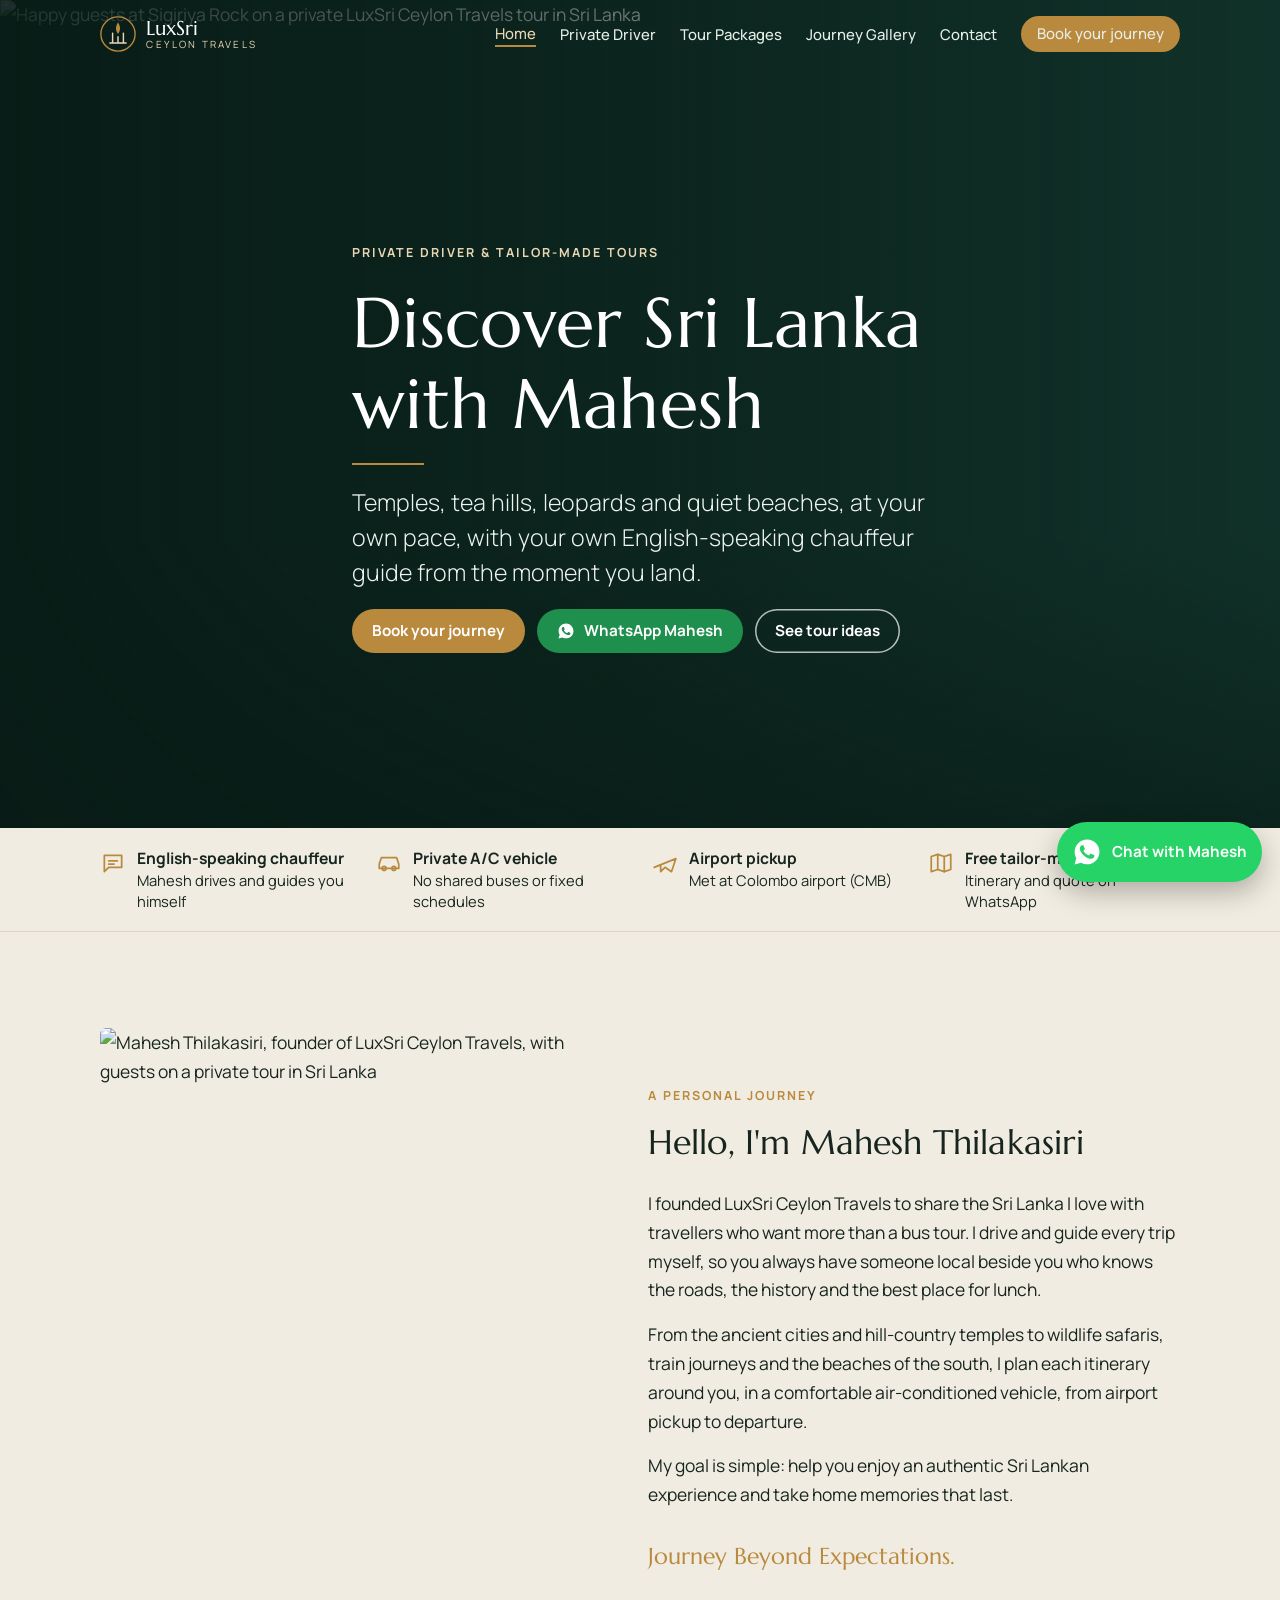
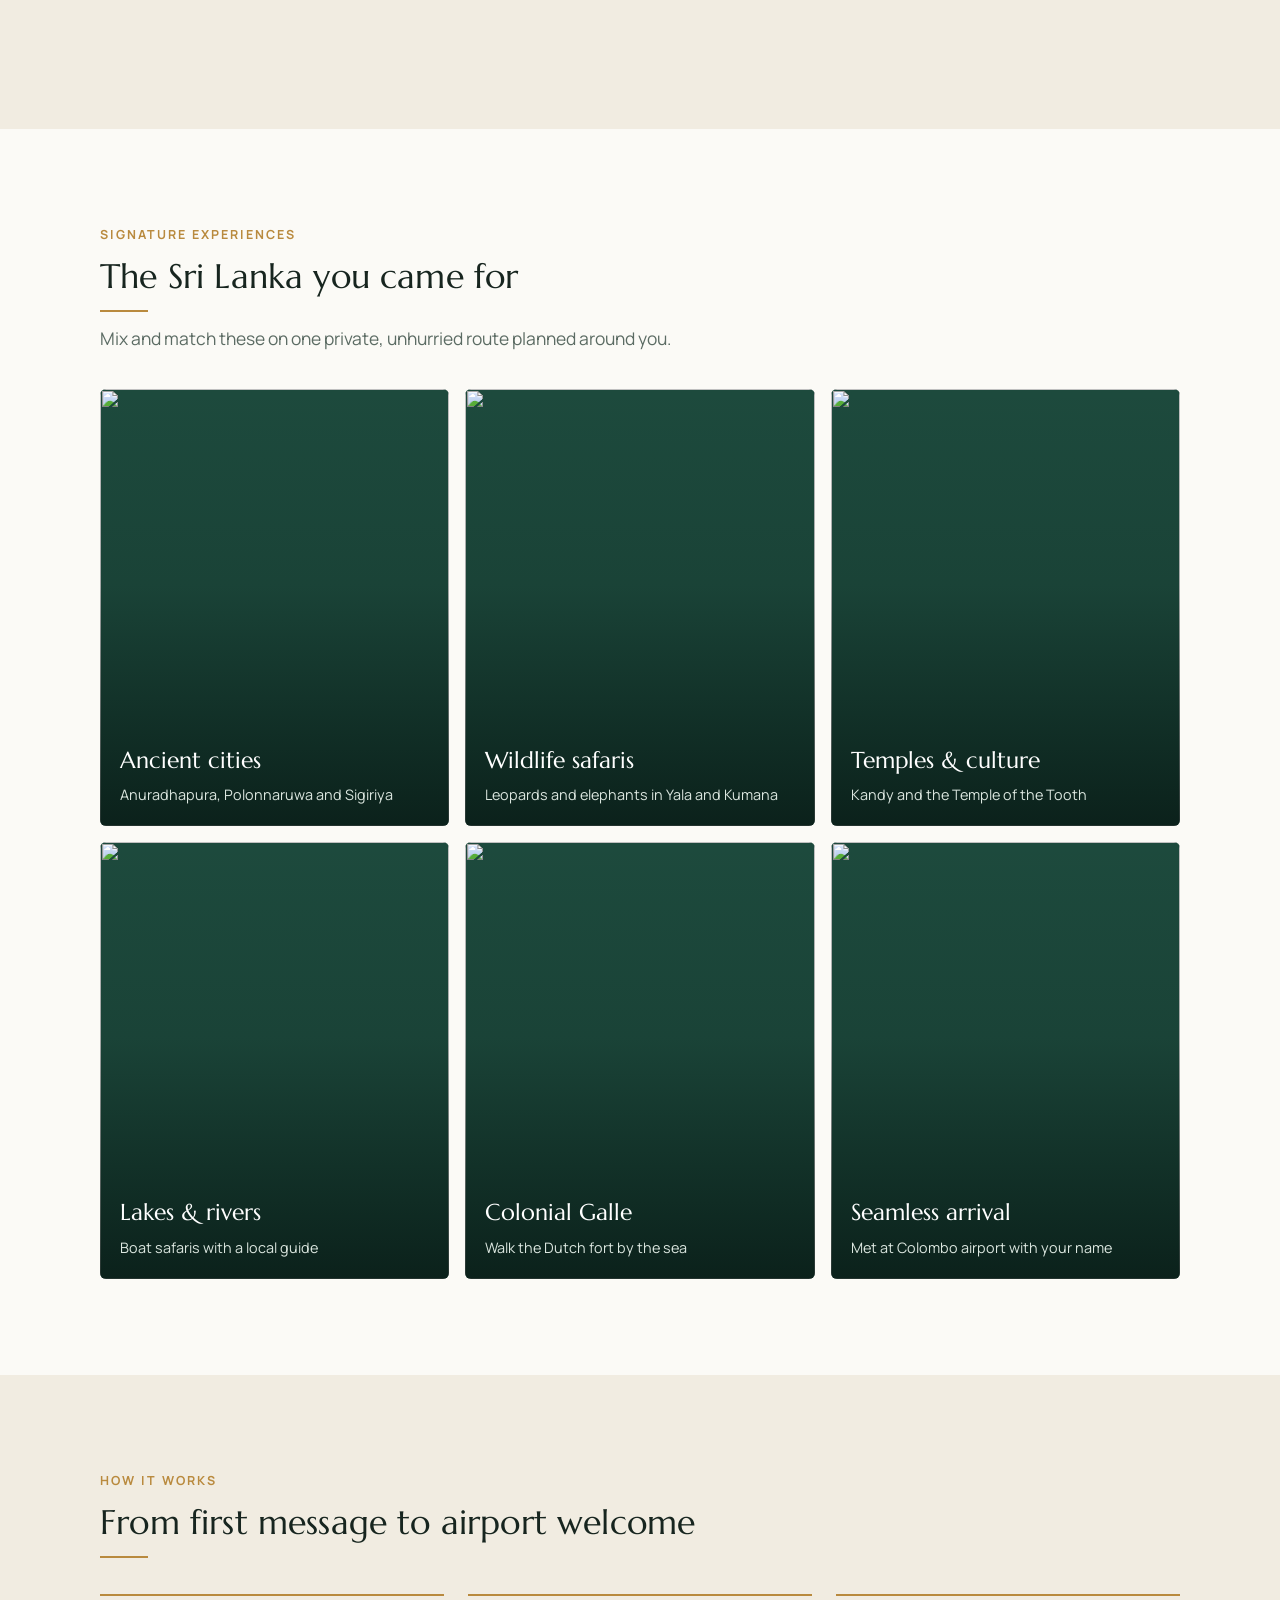
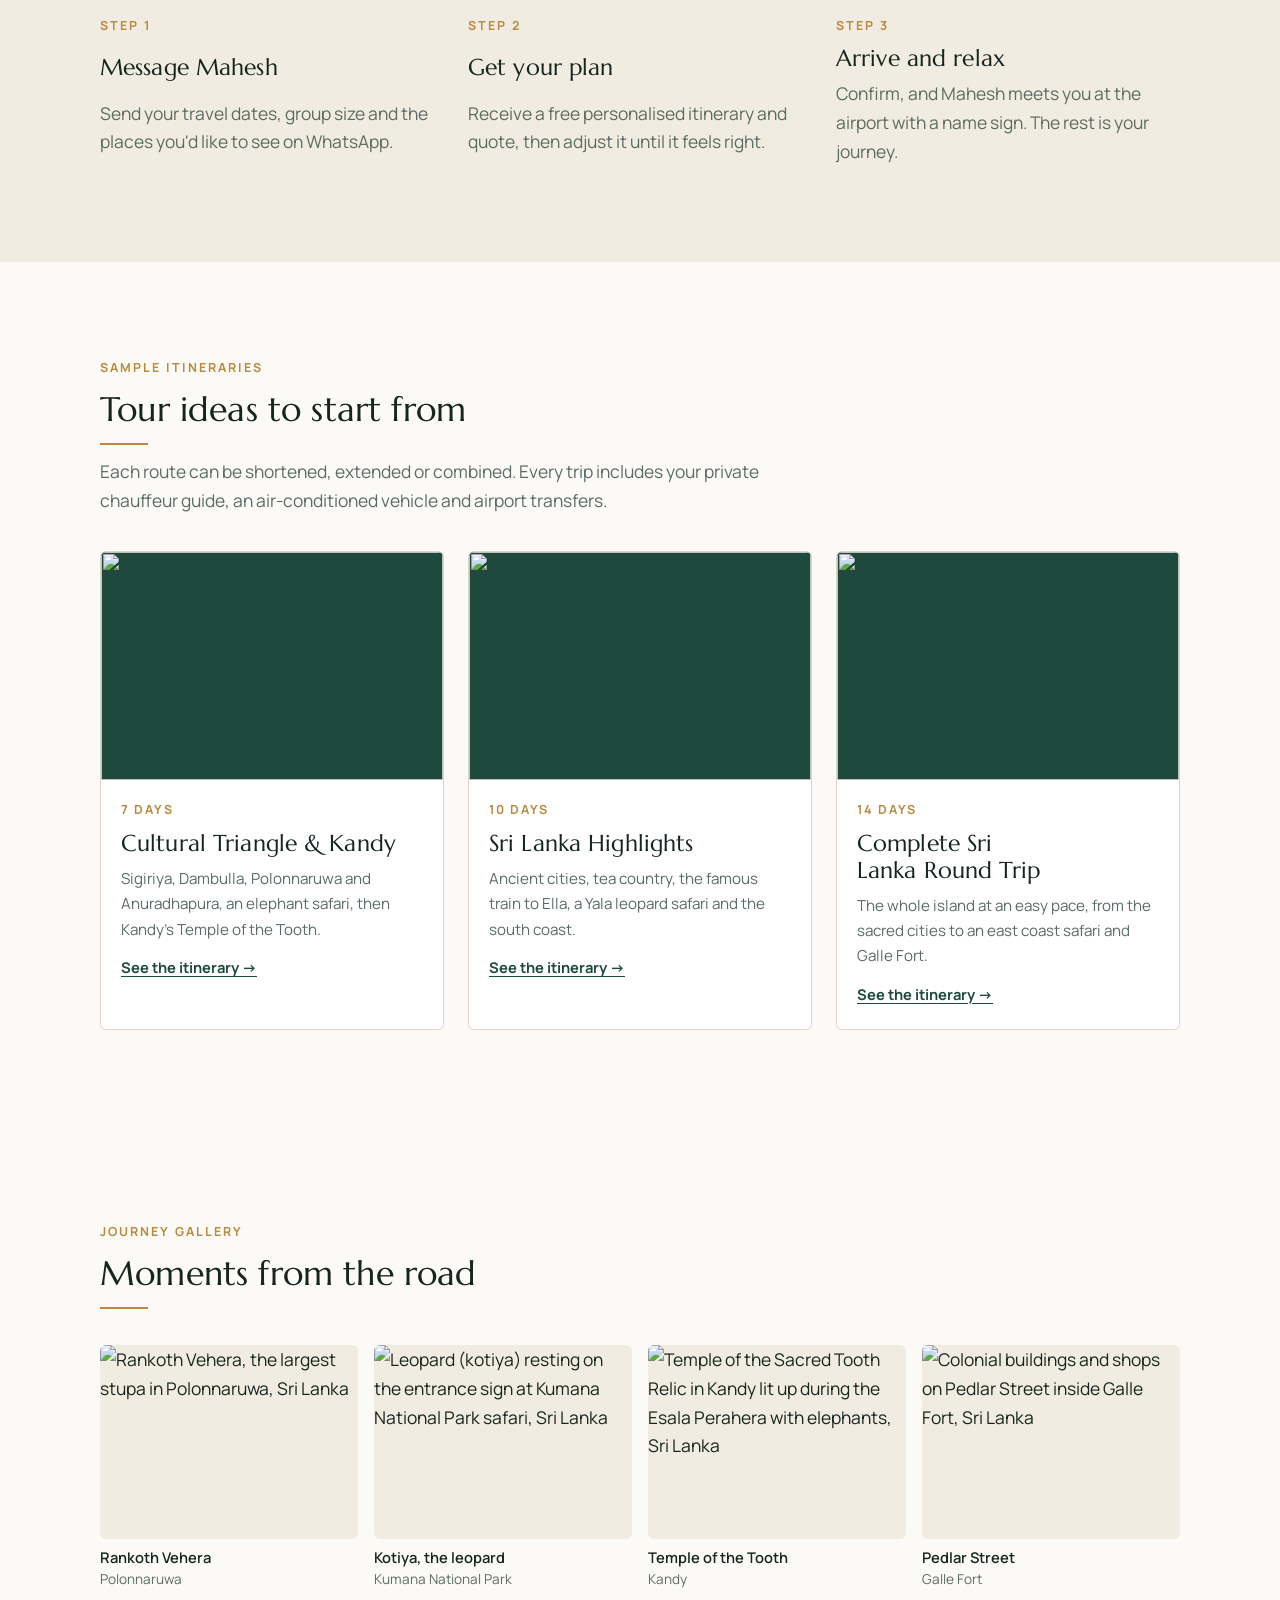
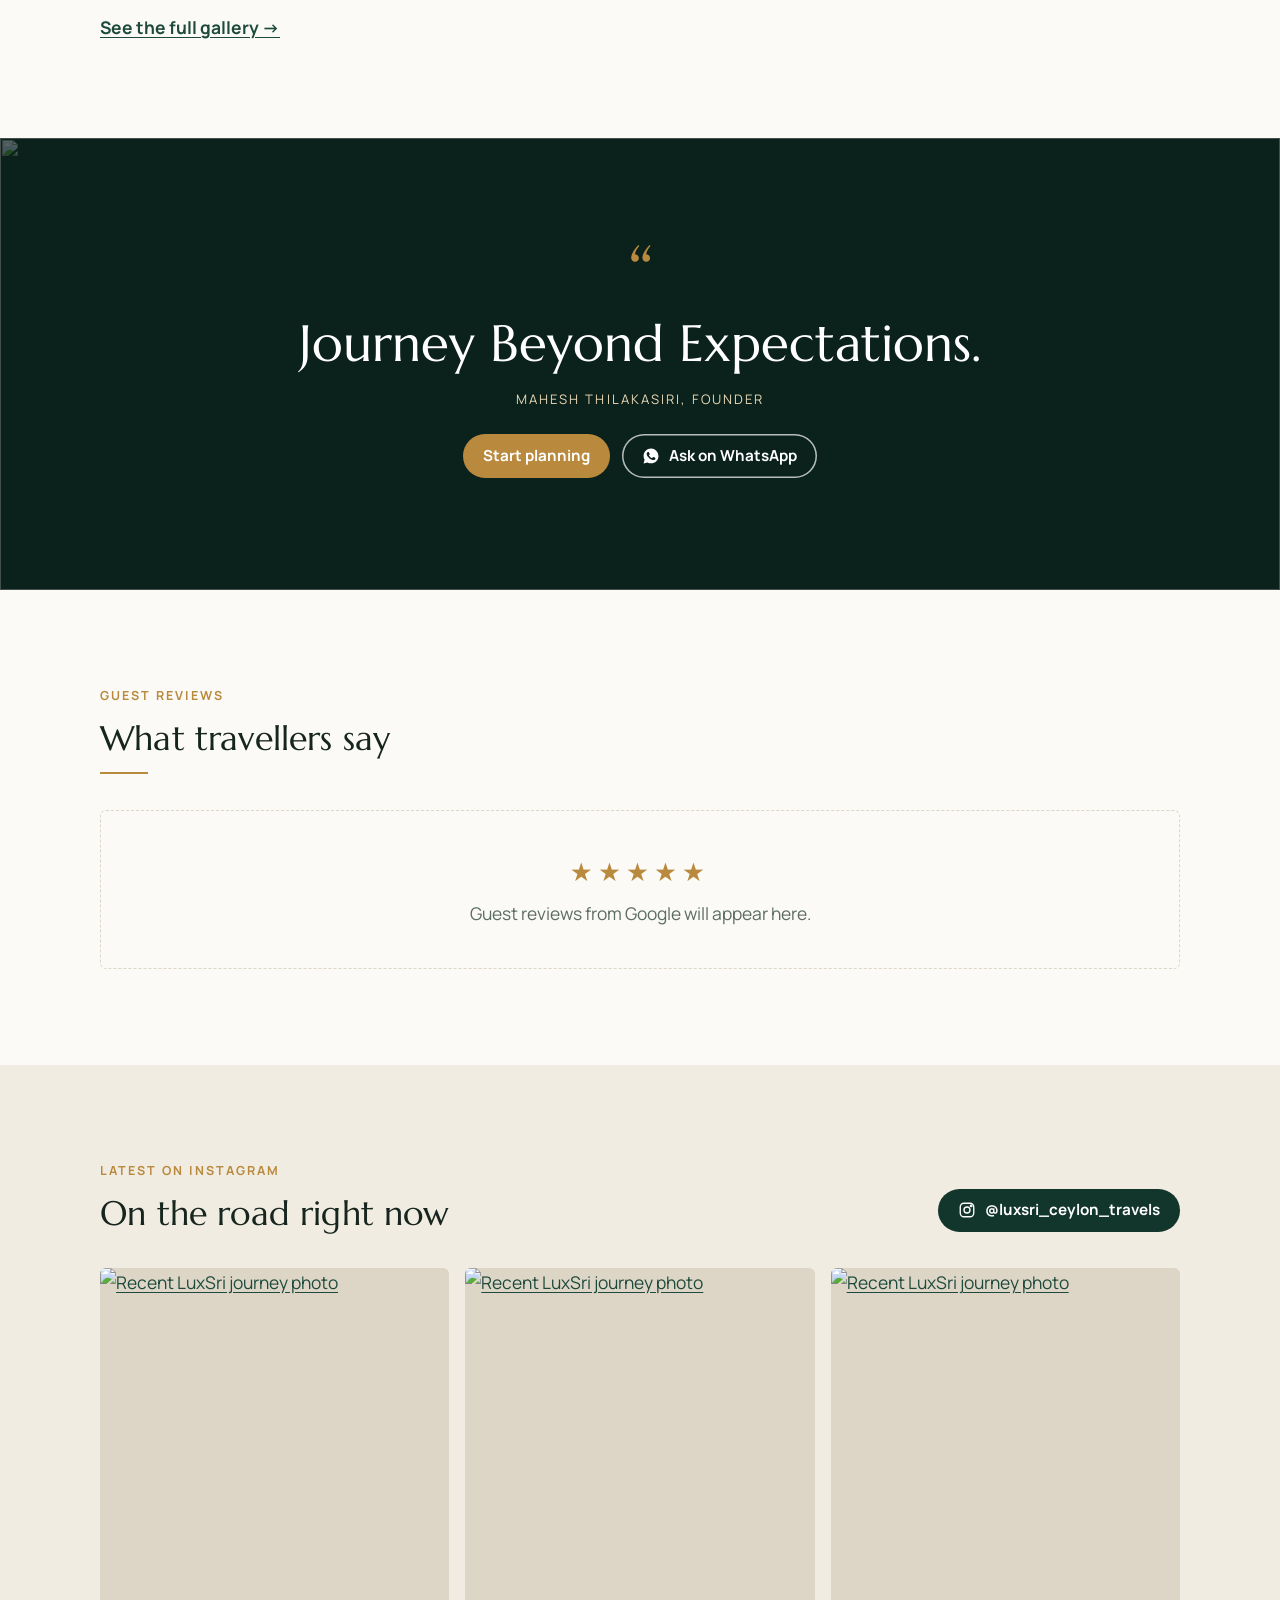
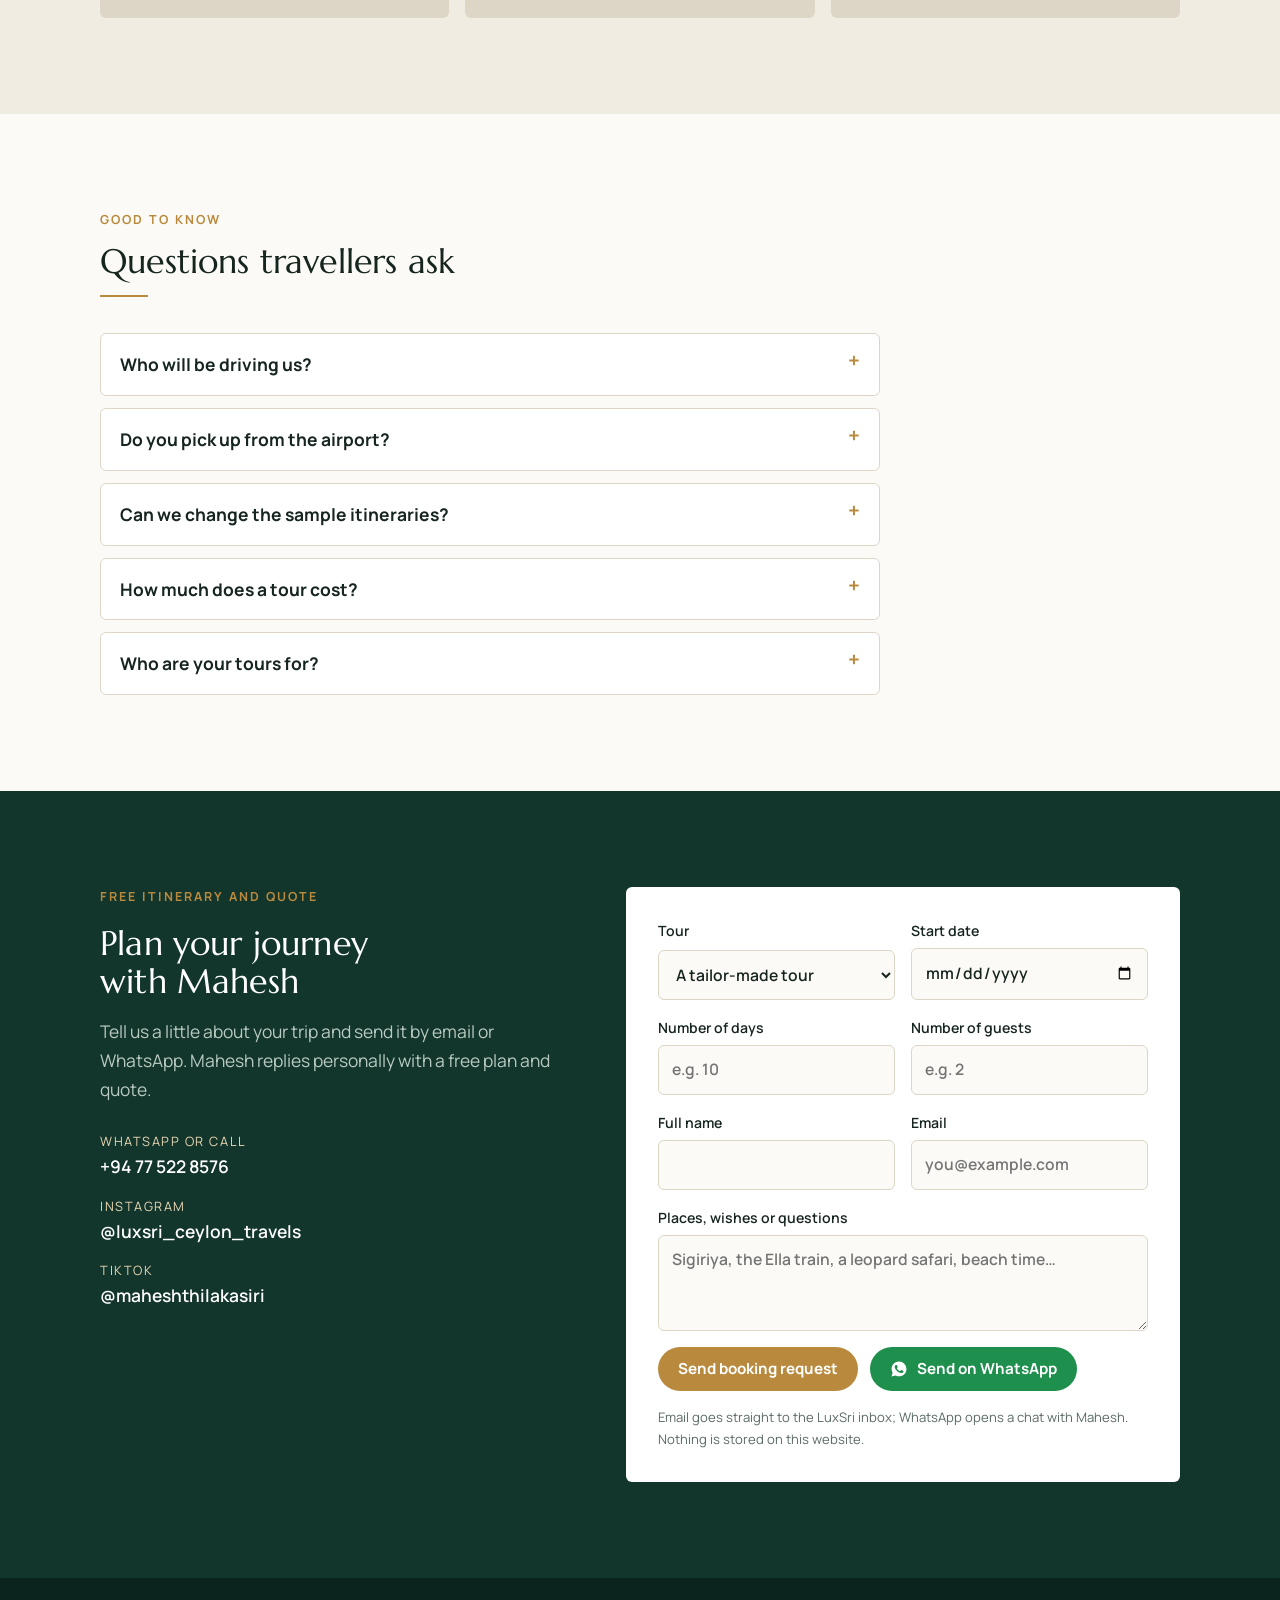
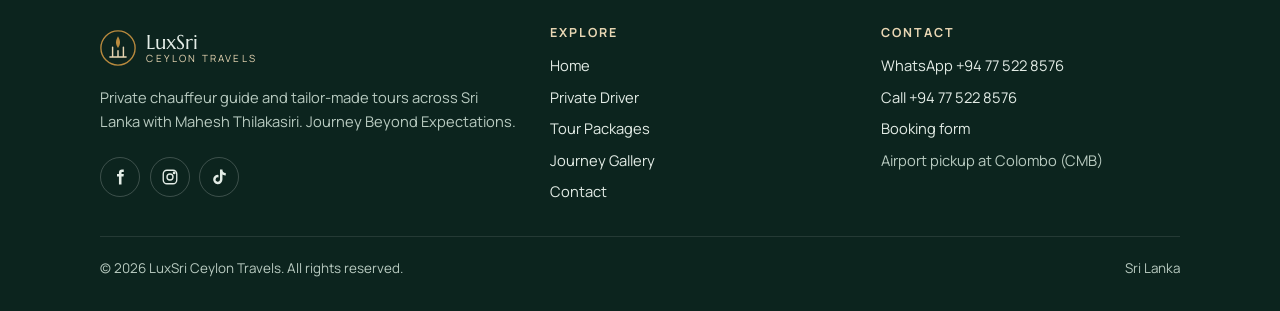
==== index.html @ 38c155e9 "Add files via upload" ====
<!doctype html>
<html lang="en">
<head>
<meta charset="utf-8">
<meta name="viewport" content="width=device-width, initial-scale=1, viewport-fit=cover">
<title>Private Driver &amp; Tailor-Made Sri Lanka Tours | LuxSri Ceylon Travels</title>
<meta name="description" content="Explore Sri Lanka with Mahesh Thilakasiri, your English-speaking private chauffeur guide. Tailor-made tours, A/C vehicle and Colombo airport pickup. Free itinerary on WhatsApp.">
<link rel="canonical" href="https://www.luxsri.lk/">
<meta name="theme-color" content="#12352c">
<meta property="og:type" content="website">
<meta property="og:site_name" content="LuxSri Ceylon Travels">
<meta property="og:title" content="Private Driver &amp; Tailor-Made Sri Lanka Tours | LuxSri Ceylon Travels">
<meta property="og:description" content="Explore Sri Lanka with Mahesh Thilakasiri, your English-speaking private chauffeur guide. Tailor-made tours, A/C vehicle and Colombo airport pickup. Free itinerary on WhatsApp.">
<meta property="og:url" content="https://www.luxsri.lk/">
<meta property="og:image" content="https://lh7-us.googleusercontent.com/sitesv-images-rt/[base64]w1280">
<meta name="twitter:card" content="summary_large_image">
<link rel="icon" href="./assets/favicon.svg" type="image/svg+xml">
<link rel="preconnect" href="https://fonts.googleapis.com">
<link rel="preconnect" href="https://fonts.gstatic.com" crossorigin>
<link rel="stylesheet" href="https://fonts.googleapis.com/css2?family=Marcellus&family=Manrope:wght@300;400;500;600;700&display=swap">
<link rel="stylesheet" href="./assets/site.css">
<script type="application/ld+json">{"@context": "https://schema.org", "@type": "TravelAgency", "@id": "https://www.luxsri.lk/#business", "name": "LuxSri Ceylon Travels", "url": "https://www.luxsri.lk/", "image": "https://lh7-us.googleusercontent.com/sitesv-images-rt/[base64]w1280", "telephone": "+94775228576", "slogan": "Journey Beyond Expectations", "description": "Private English-speaking chauffeur guide and tailor-made Sri Lanka tours with Mahesh Thilakasiri.", "areaServed": {"@type": "Country", "name": "Sri Lanka"}, "address": {"@type": "PostalAddress", "addressCountry": "LK"}, "founder": {"@type": "Person", "name": "Mahesh Thilakasiri"}, "sameAs": ["https://www.facebook.com/profile.php?id=61587585470639", "https://www.instagram.com/luxsri_ceylon_travels/", "https://www.tiktok.com/@maheshthilakasiri"]}</script>
<script type="application/ld+json">{"@context": "https://schema.org", "@type": "FAQPage", "mainEntity": [{"@type": "Question", "name": "Who will be driving us?", "acceptedAnswer": {"@type": "Answer", "text": "Mahesh Thilakasiri, the founder of LuxSri Ceylon Travels, is your English-speaking private chauffeur guide for the whole trip."}}, {"@type": "Question", "name": "Do you pick up from the airport?", "acceptedAnswer": {"@type": "Answer", "text": "Yes. Airport pickup and drop-off at Colombo Bandaranaike International Airport (CMB) is included, and private transfers can go anywhere in Sri Lanka."}}, {"@type": "Question", "name": "Can we change the sample itineraries?", "acceptedAnswer": {"@type": "Answer", "text": "Yes. Every tour is planned around you. The sample routes can be shortened, extended or combined, and plans can change along the way."}}, {"@type": "Question", "name": "How much does a tour cost?", "acceptedAnswer": {"@type": "Answer", "text": "It depends on your dates, route and group size. Send your details on WhatsApp and Mahesh will reply with a free personalised itinerary and quote."}}, {"@type": "Question", "name": "Who are your tours for?", "acceptedAnswer": {"@type": "Answer", "text": "Couples, families and small groups of friends who want to travel at their own pace in a private air-conditioned vehicle."}}]}</script>
</head>
<body>
<a class="skip" href="#main">Skip to content</a>
<header class="site-header over-hero">
  <div class="wrap">
    <a class="brand" href="./" aria-label="LuxSri Ceylon Travels home"><svg viewBox="0 0 40 40" aria-hidden="true"><circle cx="20" cy="20" r="19" fill="none" stroke="#b98a3e" stroke-width="1.5"/><path d="M20 7c-3 5-3 9 0 13 3-4 3-8 0-13z" fill="#b98a3e"/><path d="M11 30h18M14 30V19M26 30V19M20 30v-7" stroke="#e9d7b4" stroke-width="1.6" fill="none" stroke-linecap="round"/></svg><span class="brand-name">LuxSri<small>Ceylon Travels</small></span></a>
    <button class="nav-toggle" type="button" aria-expanded="false" aria-controls="nav">Menu</button>
    <nav class="nav" id="nav" aria-label="Main">
      <a href="./" aria-current="page">Home</a>
<a href="./private-driver-sri-lanka/">Private Driver</a>
<a href="./sri-lanka-tour-packages/">Tour Packages</a>
<a href="./luxsri-journey/">Journey Gallery</a>
<a href="./contact/">Contact</a>
      <a class="btn btn-gold btn-sm" href="./contact/">Book your journey</a>
    </nav>
  </div>
</header>
<main id="main">

<section class="hero hero-home">
  <img class="kenburns" src="https://lh7-us.googleusercontent.com/sitesv-images-rt/[base64]w1920" alt="Happy guests at Sigiriya Rock on a private LuxSri Ceylon Travels tour in Sri Lanka" width="1920" height="1280" fetchpriority="high">
  <div class="wrap">
    <div class="hero-copy">
      <span class="eyebrow">Private driver &amp; tailor-made tours</span>
      <h1>Discover Sri Lanka with Mahesh</h1>
      <p class="lead">Temples, tea hills, leopards and quiet beaches, at your own pace, with your own English-speaking chauffeur guide from the moment you land.</p>
      <div class="btn-row">
        <a class="btn btn-gold" href="./contact/">Book your journey</a>
        <a class="btn btn-wa" href="https://wa.me/94775228576?text=Hi%20Mahesh%2C%20I%27d%20like%20to%20plan%20a%20Sri%20Lanka%20trip." target="_blank" rel="noopener"><svg viewBox="0 0 24 24" fill="currentColor" aria-hidden="true"><path d="M12.04 2C6.58 2 2.13 6.45 2.13 11.91c0 1.75.46 3.45 1.32 4.95L2.05 22l5.25-1.38a9.9 9.9 0 0 0 4.74 1.21h.01c5.46 0 9.91-4.45 9.91-9.91A9.85 9.85 0 0 0 12.04 2zm5.8 14.08c-.24.68-1.43 1.32-1.97 1.37-.5.05-1.13.07-1.83-.11-.42-.13-.96-.31-1.65-.61-2.9-1.25-4.8-4.18-4.94-4.37-.14-.19-1.18-1.57-1.18-3s.75-2.13 1.02-2.42c.26-.29.58-.36.77-.36h.55c.18 0 .42-.07.65.5.24.58.82 2 .89 2.15.07.14.12.31.02.5-.1.19-.14.31-.29.48-.14.17-.3.37-.43.5-.14.14-.29.3-.13.59.17.29.74 1.22 1.58 1.97 1.09.97 2 1.27 2.29 1.41.29.14.46.12.62-.07.17-.19.72-.84.91-1.13.19-.29.38-.24.65-.14.26.1 1.68.79 1.97.94.29.14.48.22.55.34.07.12.07.7-.17 1.38z"/></svg>WhatsApp Mahesh</a>
        <a class="btn btn-ghost" href="./sri-lanka-tour-packages/">See tour ideas</a>
      </div>
    </div>
  </div>
</section>
<div class="facts"><div class="wrap"><ul><li><svg viewBox="0 0 24 24" fill="none" stroke="currentColor" stroke-width="1.6" stroke-linecap="round" stroke-linejoin="round" aria-hidden="true"><path d="M4 5h16v11H8l-4 4z"/><path d="M8 10h8M8 13h5"/></svg><span><strong>English-speaking chauffeur</strong>Mahesh drives and guides you himself</span></li><li><svg viewBox="0 0 24 24" fill="none" stroke="currentColor" stroke-width="1.6" stroke-linecap="round" stroke-linejoin="round" aria-hidden="true"><path d="M5 17h14M3 13l2-6h14l2 6v4H3z"/><circle cx="7.5" cy="17" r="1.8"/><circle cx="16.5" cy="17" r="1.8"/></svg><span><strong>Private A/C vehicle</strong>No shared buses or fixed schedules</span></li><li><svg viewBox="0 0 24 24" fill="none" stroke="currentColor" stroke-width="1.6" stroke-linecap="round" stroke-linejoin="round" aria-hidden="true"><path d="M2 16l20-8-4 12-6-4-4 4v-6"/></svg><span><strong>Airport pickup</strong>Met at Colombo airport (CMB)</span></li><li><svg viewBox="0 0 24 24" fill="none" stroke="currentColor" stroke-width="1.6" stroke-linecap="round" stroke-linejoin="round" aria-hidden="true"><path d="M9 4 3 6v14l6-2 6 2 6-2V4l-6 2z"/><path d="M9 4v14M15 6v14"/></svg><span><strong>Free tailor-made plan</strong>Itinerary and quote on WhatsApp</span></li></ul></div></div>
<section class="band band-sand">
  <div class="wrap split">
    <div class="photo"><img src="https://lh7-us.googleusercontent.com/sitesv-images-rt/[base64]w1280" alt="Mahesh Thilakasiri, founder of LuxSri Ceylon Travels, with guests on a private tour in Sri Lanka" loading="lazy" width="1024" height="1280"></div>
    <div class="stack-lg">
      <div class="stack">
        <span class="eyebrow">A personal journey</span>
        <h2>Hello, I'm Mahesh Thilakasiri</h2>
      </div>
      <div class="stack narrow">
        <p>I founded LuxSri Ceylon Travels to share the Sri Lanka I love with travellers who want more than a bus tour. I drive and guide every trip myself, so you always have someone local beside you who knows the roads, the history and the best place for lunch.</p>
        <p>From the ancient cities and hill-country temples to wildlife safaris, train journeys and the beaches of the south, I plan each itinerary around you, in a comfortable air-conditioned vehicle, from airport pickup to departure.</p>
        <p>My goal is simple: help you enjoy an authentic Sri Lankan experience and take home memories that last.</p>
      </div>
      <p class="signature">Journey Beyond Expectations.</p>
    </div>
  </div>
</section>

<section class="band">
  <div class="wrap">
    <div class="section-head" data-reveal><span class="eyebrow">Signature experiences</span><h2>The Sri Lanka you came for</h2><p class="muted">Mix and match these on one private, unhurried route planned around you.</p></div>
    <div class="exps"><a class="exp" href="./sri-lanka-tour-packages/" data-reveal>
<img src="https://lh7-us.googleusercontent.com/sitesv-images-rt/[base64]w900" alt="" loading="lazy" width="900" height="1200">
<span class="exp-text"><strong>Ancient cities</strong><span>Anuradhapura, Polonnaruwa and Sigiriya</span></span></a><a class="exp" href="./sri-lanka-tour-packages/" data-reveal>
<img src="https://lh7-us.googleusercontent.com/sitesv-images-rt/[base64]w900" alt="" loading="lazy" width="900" height="1200">
<span class="exp-text"><strong>Wildlife safaris</strong><span>Leopards and elephants in Yala and Kumana</span></span></a><a class="exp" href="./sri-lanka-tour-packages/" data-reveal>
<img src="https://lh7-us.googleusercontent.com/sitesv-images-rt/[base64]w900" alt="" loading="lazy" width="900" height="1200">
<span class="exp-text"><strong>Temples & culture</strong><span>Kandy and the Temple of the Tooth</span></span></a><a class="exp" href="./sri-lanka-tour-packages/" data-reveal>
<img src="https://lh7-us.googleusercontent.com/sitesv-images-rt/[base64]w900" alt="" loading="lazy" width="900" height="1200">
<span class="exp-text"><strong>Lakes & rivers</strong><span>Boat safaris with a local guide</span></span></a><a class="exp" href="./sri-lanka-tour-packages/" data-reveal>
<img src="https://lh7-us.googleusercontent.com/sitesv-images-rt/[base64]w900" alt="" loading="lazy" width="900" height="1200">
<span class="exp-text"><strong>Colonial Galle</strong><span>Walk the Dutch fort by the sea</span></span></a><a class="exp" href="./sri-lanka-tour-packages/" data-reveal>
<img src="https://lh7-us.googleusercontent.com/sitesv-images-rt/[base64]w900" alt="" loading="lazy" width="900" height="1200">
<span class="exp-text"><strong>Seamless arrival</strong><span>Met at Colombo airport with your name</span></span></a></div>
  </div>
</section>
<section class="band band-sand">
  <div class="wrap">
    <div class="section-head" data-reveal><span class="eyebrow">How it works</span><h2>From first message to airport welcome</h2></div>
    
<ol class="steps">
  <li><h3>Message Mahesh</h3><p class="muted">Send your travel dates, group size and the places you'd like to see on WhatsApp.</p></li>
  <li><h3>Get your plan</h3><p class="muted">Receive a free personalised itinerary and quote, then adjust it until it feels right.</p></li>
  <li><h3>Arrive and relax</h3><p class="muted">Confirm, and Mahesh meets you at the airport with a name sign. The rest is your journey.</p></li>
</ol>
  </div>
</section>
<section class="band">
  <div class="wrap">
    <div class="section-head" data-reveal><span class="eyebrow">Sample itineraries</span><h2>Tour ideas to start from</h2><p class="muted">Each route can be shortened, extended or combined. Every trip includes your private chauffeur guide, an air-conditioned vehicle and airport transfers.</p></div>
    <div class="tours"><article class="tour" data-reveal><div class="img"><img src="https://lh7-us.googleusercontent.com/sitesv-images-rt/[base64]w900" alt="" loading="lazy" width="900" height="600"></div>
<div class="body"><span class="days">7 days</span><h3>Cultural Triangle &amp; Kandy</h3><p>Sigiriya, Dambulla, Polonnaruwa and Anuradhapura, an elephant safari, then Kandy's Temple of the Tooth.</p>
<a class="more" href="./sri-lanka-tour-packages/#7-day-cultural-triangle-kandy">See the itinerary →</a></div></article><article class="tour" data-reveal><div class="img"><img src="https://lh7-us.googleusercontent.com/sitesv-images-rt/[base64]w900" alt="" loading="lazy" width="900" height="600"></div>
<div class="body"><span class="days">10 days</span><h3>Sri Lanka Highlights</h3><p>Ancient cities, tea country, the famous train to Ella, a Yala leopard safari and the south coast.</p>
<a class="more" href="./sri-lanka-tour-packages/#10-day-sri-lanka-highlights">See the itinerary →</a></div></article><article class="tour" data-reveal><div class="img"><img src="https://lh7-us.googleusercontent.com/sitesv-images-rt/[base64]w900" alt="" loading="lazy" width="900" height="600"></div>
<div class="body"><span class="days">14 days</span><h3>Complete Sri Lanka Round Trip</h3><p>The whole island at an easy pace, from the sacred cities to an east coast safari and Galle Fort.</p>
<a class="more" href="./sri-lanka-tour-packages/#14-day-complete-round-trip">See the itinerary →</a></div></article></div>
  </div>
</section>
<section class="band">
  <div class="wrap">
    <div class="section-head" data-reveal><span class="eyebrow">Journey gallery</span><h2>Moments from the road</h2></div>
    <div class="gallery teaser"><figure><div class="frame"><img src="https://lh7-us.googleusercontent.com/sitesv-images-rt/[base64]w900" alt="Rankoth Vehera, the largest stupa in Polonnaruwa, Sri Lanka" loading="lazy" width="900" height="675"></div><figcaption><strong>Rankoth Vehera</strong><span>Polonnaruwa</span></figcaption></figure><figure><div class="frame"><img src="https://lh7-us.googleusercontent.com/sitesv-images-rt/[base64]w900" alt="Leopard (kotiya) resting on the entrance sign at Kumana National Park safari, Sri Lanka" loading="lazy" width="900" height="675"></div><figcaption><strong>Kotiya, the leopard</strong><span>Kumana National Park</span></figcaption></figure><figure><div class="frame"><img src="https://lh7-us.googleusercontent.com/sitesv-images-rt/[base64]w900" alt="Temple of the Sacred Tooth Relic in Kandy lit up during the Esala Perahera with elephants, Sri Lanka" loading="lazy" width="900" height="675"></div><figcaption><strong>Temple of the Tooth</strong><span>Kandy</span></figcaption></figure><figure><div class="frame"><img src="https://lh7-us.googleusercontent.com/sitesv-images-rt/[base64]w900" alt="Colonial buildings and shops on Pedlar Street inside Galle Fort, Sri Lanka" loading="lazy" width="900" height="675"></div><figcaption><strong>Pedlar Street</strong><span>Galle Fort</span></figcaption></figure></div>
    <p style="margin-top:1.5rem"><a href="./luxsri-journey/"><strong>See the full gallery →</strong></a></p>
  </div>
</section>

<section class="quote-band">
  <img src="https://lh7-us.googleusercontent.com/sitesv-images-rt/[base64]w1920" alt="" loading="lazy" width="1920" height="1280">
  <div class="wrap" data-reveal>
    <p class="quote-mark" aria-hidden="true">“</p>
    <p class="quote">Journey Beyond Expectations.</p>
    <p class="quote-by">Mahesh Thilakasiri, founder</p>
    <div class="btn-row"><a class="btn btn-gold" href="./contact/">Start planning</a><a class="btn btn-ghost" href="https://wa.me/94775228576?text=Hi%20Mahesh%2C%20I%27d%20like%20to%20plan%20a%20Sri%20Lanka%20trip." target="_blank" rel="noopener"><svg viewBox="0 0 24 24" fill="currentColor" aria-hidden="true"><path d="M12.04 2C6.58 2 2.13 6.45 2.13 11.91c0 1.75.46 3.45 1.32 4.95L2.05 22l5.25-1.38a9.9 9.9 0 0 0 4.74 1.21h.01c5.46 0 9.91-4.45 9.91-9.91A9.85 9.85 0 0 0 12.04 2zm5.8 14.08c-.24.68-1.43 1.32-1.97 1.37-.5.05-1.13.07-1.83-.11-.42-.13-.96-.31-1.65-.61-2.9-1.25-4.8-4.18-4.94-4.37-.14-.19-1.18-1.57-1.18-3s.75-2.13 1.02-2.42c.26-.29.58-.36.77-.36h.55c.18 0 .42-.07.65.5.24.58.82 2 .89 2.15.07.14.12.31.02.5-.1.19-.14.31-.29.48-.14.17-.3.37-.43.5-.14.14-.29.3-.13.59.17.29.74 1.22 1.58 1.97 1.09.97 2 1.27 2.29 1.41.29.14.46.12.62-.07.17-.19.72-.84.91-1.13.19-.29.38-.24.65-.14.26.1 1.68.79 1.97.94.29.14.48.22.55.34.07.12.07.7-.17 1.38z"/></svg>Ask on WhatsApp</a></div>
  </div>
</section>

<section class="band" id="reviews">
  <div class="wrap">
    <div class="section-head" data-reveal><span class="eyebrow">Guest reviews</span><h2>What travellers say</h2></div>
    <div class="reviews"><div class="reviews-empty">
      <p class="stars" aria-hidden="true">★★★★★</p>
      <p>Guest reviews from Google will appear here.</p>
    </div></div>
    
  </div>
</section>

<section class="band band-sand" id="instagram">
  <div class="wrap">
    <div class="ig-head">
      <div class="section-head" data-reveal><span class="eyebrow">Latest on Instagram</span><h2>On the road right now</h2></div>
      <a class="btn btn-ig" href="https://www.instagram.com/luxsri_ceylon_travels/" target="_blank" rel="noopener"><svg viewBox="0 0 24 24" fill="none" stroke="currentColor" stroke-width="1.8" aria-hidden="true"><rect x="3" y="3" width="18" height="18" rx="5"/><circle cx="12" cy="12" r="4"/><circle cx="17.5" cy="6.5" r="1" fill="currentColor"/></svg>@luxsri_ceylon_travels</a>
    </div>
    <div class="ig-grid" data-feed="" data-fallback='[{&quot;src&quot;: &quot;https://lh7-us.googleusercontent.com/sitesv-images-rt/[base64]w900&quot;, &quot;href&quot;: &quot;https://www.instagram.com/luxsri_ceylon_travels/&quot;}, {&quot;src&quot;: &quot;https://lh7-us.googleusercontent.com/sitesv-images-rt/[base64]w900&quot;, &quot;href&quot;: &quot;https://www.instagram.com/luxsri_ceylon_travels/&quot;}, {&quot;src&quot;: &quot;https://lh7-us.googleusercontent.com/sitesv-images-rt/[base64]w900&quot;, &quot;href&quot;: &quot;https://www.instagram.com/luxsri_ceylon_travels/&quot;}, {&quot;src&quot;: &quot;https://lh7-us.googleusercontent.com/sitesv-images-rt/[base64]w900&quot;, &quot;href&quot;: &quot;https://www.instagram.com/luxsri_ceylon_travels/&quot;}, {&quot;src&quot;: &quot;https://lh7-us.googleusercontent.com/sitesv-images-rt/[base64]w900&quot;, &quot;href&quot;: &quot;https://www.instagram.com/luxsri_ceylon_travels/&quot;}, {&quot;src&quot;: &quot;https://lh7-us.googleusercontent.com/sitesv-images-rt/[base64]w900&quot;, &quot;href&quot;: &quot;https://www.instagram.com/luxsri_ceylon_travels/&quot;}, {&quot;src&quot;: &quot;https://lh7-us.googleusercontent.com/sitesv-images-rt/[base64]w900&quot;, &quot;href&quot;: &quot;https://www.instagram.com/luxsri_ceylon_travels/&quot;}, {&quot;src&quot;: &quot;https://lh7-us.googleusercontent.com/sitesv-images-rt/[base64]w900&quot;, &quot;href&quot;: &quot;https://www.instagram.com/luxsri_ceylon_travels/&quot;}, {&quot;src&quot;: &quot;https://lh7-us.googleusercontent.com/sitesv-images-rt/[base64]w900&quot;, &quot;href&quot;: &quot;https://www.instagram.com/luxsri_ceylon_travels/&quot;}]'><a class="ig-slot" href="https://www.instagram.com/luxsri_ceylon_travels/" target="_blank" rel="noopener"><img src="https://lh7-us.googleusercontent.com/sitesv-images-rt/[base64]w900" alt="Recent LuxSri journey photo" loading="lazy" width="900" height="900"></a><a class="ig-slot" href="https://www.instagram.com/luxsri_ceylon_travels/" target="_blank" rel="noopener"><img src="https://lh7-us.googleusercontent.com/sitesv-images-rt/[base64]w900" alt="Recent LuxSri journey photo" loading="lazy" width="900" height="900"></a><a class="ig-slot" href="https://www.instagram.com/luxsri_ceylon_travels/" target="_blank" rel="noopener"><img src="https://lh7-us.googleusercontent.com/sitesv-images-rt/[base64]w900" alt="Recent LuxSri journey photo" loading="lazy" width="900" height="900"></a></div>
  </div>
</section>

<section class="band">
  <div class="wrap">
    <div class="section-head" data-reveal><span class="eyebrow">Good to know</span><h2>Questions travellers ask</h2></div>
    <div class="faq"><details><summary>Who will be driving us?</summary><p>Mahesh Thilakasiri, the founder of LuxSri Ceylon Travels, is your English-speaking private chauffeur guide for the whole trip.</p></details><details><summary>Do you pick up from the airport?</summary><p>Yes. Airport pickup and drop-off at Colombo Bandaranaike International Airport (CMB) is included, and private transfers can go anywhere in Sri Lanka.</p></details><details><summary>Can we change the sample itineraries?</summary><p>Yes. Every tour is planned around you. The sample routes can be shortened, extended or combined, and plans can change along the way.</p></details><details><summary>How much does a tour cost?</summary><p>It depends on your dates, route and group size. Send your details on WhatsApp and Mahesh will reply with a free personalised itinerary and quote.</p></details><details><summary>Who are your tours for?</summary><p>Couples, families and small groups of friends who want to travel at their own pace in a private air-conditioned vehicle.</p></details></div>
  </div>
</section>

<section class="band band-forest" id="plan">
  <div class="wrap enquire">
    <div class="stack-lg" data-reveal>
      <div class="stack">
        <span class="eyebrow">Free itinerary and quote</span>
        <h2>Plan your journey with Mahesh</h2>
        <p class="muted">Tell us a little about your trip and send it by email or WhatsApp. Mahesh replies personally with a free plan and quote.</p>
      </div>
      <ul class="contact-list">
        <li><span>WhatsApp or call</span><a href="https://wa.me/94775228576?text=Hi%20Mahesh%2C%20I%27d%20like%20to%20plan%20a%20Sri%20Lanka%20trip." target="_blank" rel="noopener">+94 77 522 8576</a></li>
        
        <li><span>Instagram</span><a href="https://www.instagram.com/luxsri_ceylon_travels/" target="_blank" rel="noopener">@luxsri_ceylon_travels</a></li>
        <li><span>TikTok</span><a href="https://www.tiktok.com/@maheshthilakasiri" target="_blank" rel="noopener">@maheshthilakasiri</a></li>
      </ul>
    </div>
    
    <form class="form" id="enquiry" data-wa="94775228576" data-key="" data-email="" novalidate>
      
      <div class="row">
        <label for="f-trip">Tour<select id="f-trip" name="trip"><option>A tailor-made tour</option><option>7-Day Cultural Triangle &amp; Kandy</option><option>10-Day Sri Lanka Highlights</option><option>14-Day Complete Round Trip</option><option>Day trip</option><option>Airport transfer</option></select></label>
        <label for="f-arrive">Start date<input id="f-arrive" name="arrive" type="date"></label>
      </div>
      <div class="row">
        <label for="f-days">Number of days<input id="f-days" name="days" type="number" min="1" max="60" placeholder="e.g. 10"></label>
        <label for="f-group">Number of guests<input id="f-group" name="group" type="number" min="1" max="20" placeholder="e.g. 2"></label>
      </div>
      
      <div class="row">
        <label for="f-name">Full name<input id="f-name" name="name" autocomplete="name" required></label>
        <label for="f-email">Email<input id="f-email" name="email" type="email" autocomplete="email" placeholder="you@example.com"></label>
      </div>
      <label for="f-msg">Places, wishes or questions<textarea id="f-msg" name="msg" placeholder="Sigiriya, the Ella train, a leopard safari, beach time…"></textarea></label>
      
      <label class="hp" aria-hidden="true">Leave this empty<input name="botcheck" tabindex="-1" autocomplete="off"></label>
      <div class="send">
        <button class="btn btn-gold" type="submit" value="email">Send booking request</button>
        <button class="btn btn-wa" type="submit" value="whatsapp"><svg viewBox="0 0 24 24" fill="currentColor" aria-hidden="true"><path d="M12.04 2C6.58 2 2.13 6.45 2.13 11.91c0 1.75.46 3.45 1.32 4.95L2.05 22l5.25-1.38a9.9 9.9 0 0 0 4.74 1.21h.01c5.46 0 9.91-4.45 9.91-9.91A9.85 9.85 0 0 0 12.04 2zm5.8 14.08c-.24.68-1.43 1.32-1.97 1.37-.5.05-1.13.07-1.83-.11-.42-.13-.96-.31-1.65-.61-2.9-1.25-4.8-4.18-4.94-4.37-.14-.19-1.18-1.57-1.18-3s.75-2.13 1.02-2.42c.26-.29.58-.36.77-.36h.55c.18 0 .42-.07.65.5.24.58.82 2 .89 2.15.07.14.12.31.02.5-.1.19-.14.31-.29.48-.14.17-.3.37-.43.5-.14.14-.29.3-.13.59.17.29.74 1.22 1.58 1.97 1.09.97 2 1.27 2.29 1.41.29.14.46.12.62-.07.17-.19.72-.84.91-1.13.19-.29.38-.24.65-.14.26.1 1.68.79 1.97.94.29.14.48.22.55.34.07.12.07.7-.17 1.38z"/></svg>Send on WhatsApp</button>
      </div>
      <p class="form-status" role="status" aria-live="polite" hidden></p>
      <p class="note">Email goes straight to the LuxSri inbox; WhatsApp opens a chat with Mahesh. Nothing is stored on this website.</p>
    </form>
  </div>
</section>

</main>
<footer class="site-footer">
  <div class="wrap">
    <div class="foot-grid">
      <div class="stack">
        <a class="brand" href="./"><svg viewBox="0 0 40 40" aria-hidden="true"><circle cx="20" cy="20" r="19" fill="none" stroke="#b98a3e" stroke-width="1.5"/><path d="M20 7c-3 5-3 9 0 13 3-4 3-8 0-13z" fill="#b98a3e"/><path d="M11 30h18M14 30V19M26 30V19M20 30v-7" stroke="#e9d7b4" stroke-width="1.6" fill="none" stroke-linecap="round"/></svg><span class="brand-name">LuxSri<small>Ceylon Travels</small></span></a>
        <p>Private chauffeur guide and tailor-made tours across Sri Lanka with Mahesh Thilakasiri. Journey Beyond Expectations.</p>
        <div class="socials">
          <a href="https://www.facebook.com/profile.php?id=61587585470639" target="_blank" rel="noopener" aria-label="Facebook"><svg viewBox="0 0 24 24" fill="currentColor" aria-hidden="true"><path d="M14 8V6.5c0-.7.2-1.2 1.2-1.2H17V2.1A22 22 0 0 0 14.6 2C12.2 2 10.6 3.4 10.6 6.1V8H8v3.4h2.6V22H14V11.4h2.7L17.1 8z"/></svg></a>
          <a href="https://www.instagram.com/luxsri_ceylon_travels/" target="_blank" rel="noopener" aria-label="Instagram"><svg viewBox="0 0 24 24" fill="none" stroke="currentColor" stroke-width="1.8" aria-hidden="true"><rect x="3" y="3" width="18" height="18" rx="5"/><circle cx="12" cy="12" r="4"/><circle cx="17.5" cy="6.5" r="1" fill="currentColor"/></svg></a>
          <a href="https://www.tiktok.com/@maheshthilakasiri" target="_blank" rel="noopener" aria-label="TikTok"><svg viewBox="0 0 24 24" fill="currentColor" aria-hidden="true"><path d="M16.6 2h-3.3v13.4a2.9 2.9 0 1 1-2-2.8V9.2a6.2 6.2 0 1 0 5.3 6.2V8.6a7.9 7.9 0 0 0 4.4 1.4V6.7a4.5 4.5 0 0 1-4.4-4.7z"/></svg></a>
        </div>
      </div>
      <div>
        <h3>Explore</h3>
        <ul><li><a href="./">Home</a></li><li><a href="./private-driver-sri-lanka/">Private Driver</a></li><li><a href="./sri-lanka-tour-packages/">Tour Packages</a></li><li><a href="./luxsri-journey/">Journey Gallery</a></li><li><a href="./contact/">Contact</a></li></ul>
      </div>
      <div>
        <h3>Contact</h3>
        <ul>
          <li><a href="https://wa.me/94775228576?text=Hi%20Mahesh%2C%20I%27d%20like%20to%20plan%20a%20Sri%20Lanka%20trip." target="_blank" rel="noopener">WhatsApp +94 77 522 8576</a></li>
          <li><a href="tel:+94775228576">Call +94 77 522 8576</a></li>
          
          <li><a href="./contact/">Booking form</a></li>
          <li>Airport pickup at Colombo (CMB)</li>
        </ul>
      </div>
    </div>
    <div class="legal"><span>© <span data-year>2026</span> LuxSri Ceylon Travels. All rights reserved.</span><span>Sri Lanka</span></div>
  </div>
</footer>
<a class="wa-float" href="https://wa.me/94775228576?text=Hi%20Mahesh%2C%20I%27d%20like%20to%20plan%20a%20Sri%20Lanka%20trip." target="_blank" rel="noopener" aria-label="Chat with Mahesh on WhatsApp"><svg viewBox="0 0 24 24" fill="currentColor" aria-hidden="true"><path d="M12.04 2C6.58 2 2.13 6.45 2.13 11.91c0 1.75.46 3.45 1.32 4.95L2.05 22l5.25-1.38a9.9 9.9 0 0 0 4.74 1.21h.01c5.46 0 9.91-4.45 9.91-9.91A9.85 9.85 0 0 0 12.04 2zm5.8 14.08c-.24.68-1.43 1.32-1.97 1.37-.5.05-1.13.07-1.83-.11-.42-.13-.96-.31-1.65-.61-2.9-1.25-4.8-4.18-4.94-4.37-.14-.19-1.18-1.57-1.18-3s.75-2.13 1.02-2.42c.26-.29.58-.36.77-.36h.55c.18 0 .42-.07.65.5.24.58.82 2 .89 2.15.07.14.12.31.02.5-.1.19-.14.31-.29.48-.14.17-.3.37-.43.5-.14.14-.29.3-.13.59.17.29.74 1.22 1.58 1.97 1.09.97 2 1.27 2.29 1.41.29.14.46.12.62-.07.17-.19.72-.84.91-1.13.19-.29.38-.24.65-.14.26.1 1.68.79 1.97.94.29.14.48.22.55.34.07.12.07.7-.17 1.38z"/></svg><span class="wa-label">Chat with Mahesh</span></a>
<script src="./assets/site.js" defer></script>
</body>
</html>
---- assets/site.css ----
/* LuxSri Ceylon Travels
   Layout: full-bleed photo hero, then alternating ivory / deep-green bands with a narrow reading column. */
:root {
  --ink: #17251f;          /* body text */
  --forest: #12352c;       /* brand deep green (bands, header) */
  --forest-2: #1d4a3d;
  --gold: #b98a3e;         /* temple gold accent */
  --gold-soft: #e9d7b4;
  --paper: #fbfaf6;        /* page ground */
  --sand: #f1ece1;         /* alternate band */
  --muted: #5b6b63;
  --line: #ddd6c6;
  --wa: #1f8f4e;           /* WhatsApp button */
  --font-display: "Marcellus", "Cormorant Garamond", Georgia, serif;
  --font-body: "Manrope", "Segoe UI", system-ui, -apple-system, sans-serif;
  --step-0: clamp(1rem, 0.96rem + 0.2vw, 1.09rem);
  --step-1: clamp(1.2rem, 1.1rem + 0.5vw, 1.45rem);
  --step-2: clamp(1.5rem, 1.3rem + 1vw, 2.1rem);
  --step-3: clamp(2rem, 1.6rem + 2vw, 3.2rem);
  --radius: 6px;
  --wrap: 1120px;
}
*, *::before, *::after { box-sizing: border-box; }
html { scroll-behavior: smooth; }
@media (prefers-reduced-motion: reduce) { html { scroll-behavior: auto; } * { transition: none !important; animation: none !important; } }
body { margin: 0; background: var(--paper); color: var(--ink); font-family: var(--font-body); font-size: var(--step-0); line-height: 1.65; -webkit-font-smoothing: antialiased; }
img { max-width: 100%; height: auto; display: block; }
a { color: var(--forest-2); text-underline-offset: 3px; }
a:focus-visible, button:focus-visible, input:focus-visible, select:focus-visible, textarea:focus-visible { outline: 3px solid var(--gold); outline-offset: 2px; }
h1, h2, h3 { font-family: var(--font-display); font-weight: 400; line-height: 1.15; text-wrap: balance; margin: 0; letter-spacing: 0.005em; }
h1 { font-size: var(--step-3); }
h2 { font-size: var(--step-2); }
h3 { font-size: var(--step-1); }
p { margin: 0; }
.wrap { max-width: var(--wrap); margin-inline: auto; padding-left: max(20px, env(safe-area-inset-left, 0px)); padding-right: max(20px, env(safe-area-inset-right, 0px)); }
.narrow { max-width: 68ch; }
.eyebrow { font-size: 0.78rem; letter-spacing: 0.16em; text-transform: uppercase; color: var(--gold); font-weight: 700; }
.stack { display: grid; gap: 1rem; }
.stack-lg { display: grid; gap: 1.75rem; }
.skip { position: absolute; left: -999px; top: 0; background: var(--gold); color: #fff; padding: .6rem 1rem; z-index: 100; }
.skip:focus { left: 1rem; }

/* Header */
.site-header { position: sticky; top: 0; z-index: 50; background: var(--forest); color: #fff; }
.site-header .wrap { display: flex; align-items: center; justify-content: space-between; gap: 1rem; min-height: 68px; }
.brand { display: flex; align-items: center; gap: .65rem; color: #fff; text-decoration: none; }
.brand svg { width: 36px; height: 36px; flex: none; }
.brand-name { font-family: var(--font-display); font-size: 1.25rem; line-height: 1.05; }
.brand-name small { display: block; font-family: var(--font-body); font-size: .62rem; letter-spacing: .22em; text-transform: uppercase; color: var(--gold-soft); }
.nav { display: flex; align-items: center; gap: 1.5rem; }
.nav a { color: #e7efe9; text-decoration: none; font-size: .93rem; font-weight: 500; }
.nav a:hover, .nav a[aria-current="page"] { color: var(--gold-soft); }
.nav a[aria-current="page"] { box-shadow: inset 0 -2px 0 var(--gold); padding-bottom: 2px; }
.nav-toggle { display: none; background: none; border: 1px solid rgba(255,255,255,.35); color: #fff; border-radius: var(--radius); padding: .45rem .7rem; font: inherit; font-size: .9rem; cursor: pointer; }
@media (max-width: 880px) {
  .nav-toggle { display: inline-block; }
  .nav { display: none; position: absolute; left: 0; right: 0; top: 100%; background: var(--forest); flex-direction: column; align-items: stretch; gap: 0; padding: .5rem max(20px, env(safe-area-inset-left, 0px)) 1.25rem; border-top: 1px solid rgba(255,255,255,.1); }
  .nav.open { display: flex; }
  .nav a { padding: .8rem 0; border-bottom: 1px solid rgba(255,255,255,.08); }
  .nav a[aria-current="page"] { box-shadow: none; }
  .nav .btn { margin-top: .9rem; justify-content: center; }
}

/* Buttons */
.btn { display: inline-flex; align-items: center; gap: .55rem; padding: .8rem 1.25rem; border-radius: 999px; font-weight: 700; font-size: .95rem; text-decoration: none; border: 0; cursor: pointer; font-family: var(--font-body); line-height: 1.2; transition: transform .15s ease, background .15s ease; }
.btn:hover { transform: translateY(-1px); }
.btn svg { width: 18px; height: 18px; flex: none; }
.btn-wa { background: var(--wa); color: #fff; }
.btn-wa:hover { background: #187a42; }
.btn-ghost { background: transparent; color: #fff; box-shadow: inset 0 0 0 1.5px rgba(255,255,255,.7); }
.btn-ghost:hover { background: rgba(255,255,255,.1); }
.btn-gold { background: var(--gold); color: #fff; }
.btn-sm { padding: .55rem 1rem; font-size: .88rem; }
.btn-row { display: flex; flex-wrap: wrap; gap: .75rem; }

/* Hero */
.hero { position: relative; color: #fff; background: var(--forest); overflow: hidden; }
.hero img { position: absolute; inset: 0; width: 100%; height: 100%; object-fit: cover; object-position: center 35%; }
.hero::after { content: ""; position: absolute; inset: 0; background: linear-gradient(90deg, rgba(10,32,26,.88) 0%, rgba(10,32,26,.6) 45%, rgba(10,32,26,.15) 100%); }
.hero .wrap { position: relative; z-index: 1; padding-block: clamp(4.5rem, 12vw, 9rem); }
.hero-copy { max-width: 36rem; display: grid; gap: 1.25rem; }
.hero .eyebrow { color: var(--gold-soft); }
.hero p.lead { font-size: var(--step-1); line-height: 1.5; color: #eef3ef; font-weight: 300; }
.page-hero { background: var(--forest); color: #fff; }
.page-hero .wrap { padding-block: clamp(3rem, 8vw, 5rem); display: grid; gap: 1rem; }
.page-hero p { color: #dbe6df; max-width: 60ch; font-size: var(--step-1); font-weight: 300; line-height: 1.5; }
.page-hero .eyebrow { color: var(--gold-soft); }

/* Trust strip */
.facts { background: var(--sand); border-bottom: 1px solid var(--line); }
.facts ul { list-style: none; margin: 0; padding: 1.25rem 0; display: grid; grid-template-columns: repeat(4, minmax(0, 1fr)); gap: 1rem 1.5rem; }
.facts li { display: flex; gap: .7rem; align-items: flex-start; font-size: .92rem; line-height: 1.4; }
.facts li strong { display: block; font-size: .98rem; }
.facts svg { width: 26px; height: 26px; color: var(--gold); flex: none; margin-top: 2px; }
@media (max-width: 880px) { .facts ul { grid-template-columns: repeat(2, minmax(0, 1fr)); } }
@media (max-width: 460px) { .facts ul { grid-template-columns: 1fr; } }

/* Sections */
section.band { padding-block: clamp(3.5rem, 8vw, 6rem); }
.band-sand { background: var(--sand); }
.band-forest { background: var(--forest); color: #e9f0eb; }
.band-forest h2, .band-forest h3 { color: #fff; }
.band-forest .muted { color: #b9cbc1; }
.muted { color: var(--muted); }
.section-head { display: grid; gap: .75rem; margin-bottom: 2.25rem; max-width: 60ch; }

.split { display: grid; grid-template-columns: minmax(0, 1fr) minmax(0, 1.1fr); gap: clamp(2rem, 5vw, 4rem); align-items: center; }
.split > * { min-width: 0; }
.split .photo { border-radius: var(--radius); overflow: hidden; aspect-ratio: 4 / 5; max-width: 100%; }
.split .photo img { width: 100%; height: 100%; object-fit: cover; }
@media (max-width: 820px) { .split { grid-template-columns: 1fr; } .split .photo { aspect-ratio: 4 / 3; } }
.signature { font-family: var(--font-display); font-size: var(--step-1); color: var(--gold); }

/* Steps (a real sequence) */
.steps { list-style: none; padding: 0; margin: 0; display: grid; grid-template-columns: repeat(3, minmax(0, 1fr)); gap: 1.5rem; counter-reset: step; }
.steps li { counter-increment: step; display: grid; gap: .5rem; padding-top: 1.25rem; border-top: 2px solid var(--gold); }
.steps li::before { content: "Step " counter(step); font-size: .78rem; letter-spacing: .16em; text-transform: uppercase; font-weight: 700; color: var(--gold); }
@media (max-width: 760px) { .steps { grid-template-columns: 1fr; } }

/* Tour cards */
.tours { display: grid; grid-template-columns: repeat(3, minmax(0, 1fr)); gap: 1.5rem; }
.tour { background: #fff; border: 1px solid var(--line); border-radius: var(--radius); overflow: hidden; display: grid; grid-template-rows: auto 1fr; }
.tour .img { aspect-ratio: 3 / 2; overflow: hidden; background: var(--forest-2); }
.tour .img img { width: 100%; height: 100%; object-fit: cover; }
.tour .body { padding: 1.25rem 1.25rem 1.4rem; display: grid; gap: .6rem; align-content: start; }
.tour .days { font-size: .78rem; letter-spacing: .14em; text-transform: uppercase; font-weight: 700; color: var(--gold); }
.tour p { font-size: .95rem; color: var(--muted); }
.tour a.more { font-weight: 700; font-size: .92rem; margin-top: .25rem; }
@media (max-width: 900px) { .tours { grid-template-columns: 1fr; max-width: 560px; } }

/* Destinations */
.places { display: grid; grid-template-columns: repeat(3, minmax(0, 1fr)); gap: 1px; background: rgba(255,255,255,.12); border: 1px solid rgba(255,255,255,.12); border-radius: var(--radius); overflow: hidden; }
.places div { background: var(--forest); padding: 1.25rem 1.3rem; display: grid; gap: .3rem; }
.places strong { font-family: var(--font-display); font-weight: 400; font-size: 1.2rem; color: #fff; }
.places span { font-size: .9rem; color: #b9cbc1; }
@media (max-width: 760px) { .places { grid-template-columns: 1fr 1fr; } }
@media (max-width: 460px) { .places { grid-template-columns: 1fr; } }

/* Gallery */
.gallery { display: grid; grid-template-columns: repeat(3, minmax(0, 1fr)); gap: 1rem; }
.gallery figure { margin: 0; display: grid; gap: .55rem; }
.gallery .frame { aspect-ratio: 4 / 3; overflow: hidden; border-radius: var(--radius); background: var(--sand); }
.gallery img { width: 100%; height: 100%; object-fit: cover; transition: transform .4s ease; }
.gallery figure:hover img { transform: scale(1.03); }
.gallery figcaption { font-size: .92rem; line-height: 1.4; }
.gallery figcaption strong { display: block; font-weight: 600; }
.gallery figcaption span { color: var(--muted); font-size: .85rem; }
.gallery.teaser { grid-template-columns: repeat(4, minmax(0, 1fr)); }
@media (max-width: 900px) { .gallery, .gallery.teaser { grid-template-columns: repeat(2, minmax(0, 1fr)); } }
@media (max-width: 460px) { .gallery, .gallery.teaser { grid-template-columns: 1fr; } }

/* Itineraries */
.itins { display: grid; gap: 2.5rem; }
.itin { display: grid; grid-template-columns: minmax(0, 1fr) minmax(0, 1.5fr); gap: clamp(1.5rem, 4vw, 3rem); padding-bottom: 2.5rem; border-bottom: 1px solid var(--line); }
.itin:last-child { border-bottom: 0; padding-bottom: 0; }
.itin > * { min-width: 0; }
.itin .meta { display: grid; gap: .9rem; align-content: start; }
.itin .meta .img { aspect-ratio: 3 / 2; border-radius: var(--radius); overflow: hidden; background: var(--sand); }
.itin .meta .img img { width: 100%; height: 100%; object-fit: cover; }
.days-list { list-style: none; margin: 0; padding: 0; display: grid; }
.days-list li { display: grid; grid-template-columns: 5.5rem minmax(0, 1fr); gap: 1rem; padding: .8rem 0; border-bottom: 1px dashed var(--line); }
.days-list li:last-child { border-bottom: 0; }
.days-list b { font-size: .8rem; letter-spacing: .1em; text-transform: uppercase; color: var(--gold); padding-top: .15rem; font-variant-numeric: tabular-nums; }
.route { display: flex; flex-wrap: wrap; gap: .5rem; list-style: none; padding: 0; margin: 0; }
.route li { background: var(--sand); border: 1px solid var(--line); border-radius: 999px; padding: .35rem .85rem; font-size: .9rem; }
@media (max-width: 820px) { .itin { grid-template-columns: 1fr; } }

.included { list-style: none; padding: 0; margin: 0; display: grid; grid-template-columns: repeat(2, minmax(0, 1fr)); gap: .9rem 2rem; }
.included li { display: flex; gap: .7rem; align-items: flex-start; }
.included svg { width: 20px; height: 20px; color: var(--gold); flex: none; margin-top: 4px; }
@media (max-width: 700px) { .included { grid-template-columns: 1fr; } }

/* FAQ */
.faq { display: grid; gap: .75rem; max-width: 780px; }
.faq details { background: #fff; border: 1px solid var(--line); border-radius: var(--radius); padding: 0 1.2rem; }
.faq summary { cursor: pointer; padding: 1rem 0; font-weight: 700; list-style: none; display: flex; justify-content: space-between; gap: 1rem; }
.faq summary::-webkit-details-marker { display: none; }
.faq summary::after { content: "+"; color: var(--gold); font-size: 1.3rem; line-height: 1; }
.faq details[open] summary::after { content: "–"; }
.faq details p { padding-bottom: 1.1rem; color: var(--muted); }

/* Enquiry form */
.enquire { display: grid; grid-template-columns: minmax(0, 1fr) minmax(0, 1.2fr); gap: clamp(2rem, 5vw, 4rem); align-items: start; }
.enquire > * { min-width: 0; }
@media (max-width: 860px) { .enquire { grid-template-columns: 1fr; } }
.form { background: #fff; color: var(--ink); border-radius: var(--radius); padding: clamp(1.25rem, 3vw, 2rem); display: grid; gap: 1rem; }
.form .row { display: grid; grid-template-columns: 1fr 1fr; gap: 1rem; }
@media (max-width: 520px) { .form .row { grid-template-columns: 1fr; } }
.form label { display: grid; gap: .35rem; font-size: .88rem; font-weight: 600; }
.form input, .form select, .form textarea { font: inherit; font-size: .98rem; padding: .7rem .8rem; border: 1px solid var(--line); border-radius: var(--radius); background: var(--paper); color: var(--ink); width: 100%; }
.form textarea { min-height: 6rem; resize: vertical; }
.form .note { font-size: .82rem; color: var(--muted); }
.contact-list { list-style: none; padding: 0; margin: 0; display: grid; gap: .9rem; }
.contact-list a { color: #fff; font-weight: 600; text-decoration: none; }
.contact-list a:hover { color: var(--gold-soft); }
.contact-list span { display: block; font-size: .8rem; letter-spacing: .12em; text-transform: uppercase; color: var(--gold-soft); }

/* Footer */
.site-footer { background: #0c241e; color: #b9cbc1; font-size: .92rem; }
.site-footer .wrap { padding-block: 3rem 2rem; display: grid; gap: 2rem; }
.foot-grid { display: grid; grid-template-columns: 1.4fr 1fr 1fr; gap: 2rem; }
@media (max-width: 760px) { .foot-grid { grid-template-columns: 1fr; } }
.site-footer h3 { font-family: var(--font-body); font-size: .78rem; letter-spacing: .16em; text-transform: uppercase; color: var(--gold-soft); font-weight: 700; margin-bottom: .8rem; }
.site-footer ul { list-style: none; margin: 0; padding: 0; display: grid; gap: .45rem; }
.site-footer a { color: #e3ece6; text-decoration: none; }
.site-footer a:hover { color: var(--gold-soft); }
.socials { display: flex; gap: .6rem; }
.socials a { display: inline-grid; place-items: center; width: 40px; height: 40px; border-radius: 50%; border: 1px solid rgba(255,255,255,.2); }
.socials svg { width: 18px; height: 18px; }
.legal { border-top: 1px solid rgba(255,255,255,.1); padding-top: 1.25rem; display: flex; flex-wrap: wrap; justify-content: space-between; gap: .5rem; font-size: .84rem; }

/* Floating WhatsApp */
.wa-float { position: fixed; right: max(18px, env(safe-area-inset-right, 0px)); bottom: max(18px, env(safe-area-inset-bottom, 0px)); z-index: 60; height: 60px; min-width: 60px; padding: 0 15px; border-radius: 999px; background: #25d366; color: #fff; display: inline-flex; align-items: center; gap: .6rem; text-decoration: none; font-weight: 700; font-size: .95rem; box-shadow: 0 10px 28px rgba(0,0,0,.28); transition: transform .2s ease, box-shadow .2s ease; }
.wa-float:hover { transform: translateY(-3px) scale(1.03); box-shadow: 0 14px 34px rgba(0,0,0,.32); }
.wa-float svg { width: 30px; height: 30px; flex: none; }
.wa-float .wa-label { white-space: nowrap; }
.wa-float::before { content: ""; position: absolute; inset: 0; border-radius: inherit; box-shadow: 0 0 0 0 rgba(37,211,102,.55); animation: wa-pulse 2.6s ease-out infinite; pointer-events: none; }
@keyframes wa-pulse { 0% { box-shadow: 0 0 0 0 rgba(37,211,102,.55); } 70%, 100% { box-shadow: 0 0 0 16px rgba(37,211,102,0); } }
@media (max-width: 600px) { .wa-float .wa-label { display: none; } .wa-float { padding: 0; justify-content: center; } }

/* Live Instagram strip: three slots that rotate through the latest posts */
.ig-head { display: flex; flex-wrap: wrap; justify-content: space-between; align-items: end; gap: 1rem; margin-bottom: 2.25rem; }
.ig-head .section-head { margin-bottom: 0; }
.btn-ig { background: var(--forest); color: #fff; }
.btn-ig:hover { background: var(--forest-2); }
.ig-grid { display: grid; grid-template-columns: repeat(3, minmax(0, 1fr)); gap: 1rem; }
.ig-slot { display: block; aspect-ratio: 1 / 1; border-radius: var(--radius); overflow: hidden; background: var(--line); position: relative; }
.ig-slot img { width: 100%; height: 100%; object-fit: cover; transition: opacity .6s ease, transform .4s ease; }
.ig-slot:hover img { transform: scale(1.03); }
.ig-slot img.fading { opacity: 0; }
@media (max-width: 600px) { .ig-grid { gap: .5rem; } }

/* ---------- Richer layer ---------- */
/* Header floats over the home hero, turns solid once you scroll */
.site-header.over-hero { position: fixed; left: 0; right: 0; background: transparent; transition: background .3s ease, box-shadow .3s ease; }
.site-header.over-hero.scrolled, .site-header.over-hero:has(.nav.open) { background: var(--forest); box-shadow: 0 6px 24px rgba(0,0,0,.18); }
.hero-home .wrap { padding-top: calc(68px + clamp(4.5rem, 12vw, 9rem)); }
.hero-home { min-height: min(92vh, 860px); display: grid; align-items: center; }
.hero::after { background: linear-gradient(90deg, rgba(8,26,21,.9) 0%, rgba(8,26,21,.6) 48%, rgba(8,26,21,.12) 100%), linear-gradient(0deg, rgba(8,26,21,.55), transparent 35%); }
.kenburns { animation: kenburns 22s ease-out both; transform-origin: 60% 40%; }
@keyframes kenburns { from { transform: scale(1.12); } to { transform: scale(1); } }
.hero-copy > * { animation: rise .9s cubic-bezier(.2,.7,.2,1) both; }
.hero-copy > *:nth-child(2) { animation-delay: .12s; }
.hero-copy > *:nth-child(3) { animation-delay: .24s; }
.hero-copy > *:nth-child(4) { animation-delay: .36s; }
@keyframes rise { from { opacity: 0; transform: translateY(18px); } to { opacity: 1; transform: none; } }
.hero h1 { font-size: clamp(2.4rem, 1.6rem + 3.6vw, 4.4rem); }
.hero h1::after { content: ""; display: block; width: 72px; height: 2px; background: var(--gold); margin-top: 1.1rem; }

/* Scroll reveal (only once JS has marked the page, so content is visible without it) */
.js-reveal [data-reveal] { opacity: 0; transform: translateY(22px); transition: opacity .8s ease, transform .8s cubic-bezier(.2,.7,.2,1); }
.js-reveal [data-reveal].in { opacity: 1; transform: none; }

/* Gold rule under section headings */
.section-head h2::after { content: ""; display: block; width: 48px; height: 2px; background: var(--gold); margin-top: .9rem; }
.ig-head .section-head h2::after, .enquire h2::after { display: none; }

/* Experience tiles */
.exps { display: grid; grid-template-columns: repeat(3, minmax(0, 1fr)); gap: 1rem; }
.exp { position: relative; display: block; aspect-ratio: 4 / 5; border-radius: var(--radius); overflow: hidden; color: #fff; text-decoration: none; background: var(--forest-2); }
.exp img { width: 100%; height: 100%; object-fit: cover; transition: transform .7s cubic-bezier(.2,.7,.2,1); }
.exp::after { content: ""; position: absolute; inset: 0; background: linear-gradient(0deg, rgba(8,26,21,.85) 0%, rgba(8,26,21,.15) 55%, transparent 100%); }
.exp-text { position: absolute; left: 1.25rem; right: 1.25rem; bottom: 1.2rem; z-index: 1; display: grid; gap: .25rem; }
.exp-text strong { font-family: var(--font-display); font-weight: 400; font-size: 1.45rem; }
.exp-text span { font-size: .9rem; color: #dbe6df; }
.exp:hover img { transform: scale(1.06); }
.exp:hover .exp-text strong { color: var(--gold-soft); }
@media (max-width: 860px) { .exps { grid-template-columns: repeat(2, minmax(0, 1fr)); } }
@media (max-width: 480px) { .exps { grid-template-columns: 1fr; } .exp { aspect-ratio: 4 / 3; } }

/* Tour cards: lift on hover */
.tour { transition: transform .3s ease, box-shadow .3s ease; }
.tour:hover { transform: translateY(-4px); box-shadow: 0 18px 40px rgba(18,53,44,.14); }
.tour .img img { transition: transform .6s ease; }
.tour:hover .img img { transform: scale(1.05); }

/* Full-bleed quote band */
.quote-band { position: relative; color: #fff; overflow: hidden; background: var(--forest); }
.quote-band img { position: absolute; inset: 0; width: 100%; height: 100%; object-fit: cover; }
.quote-band::after { content: ""; position: absolute; inset: 0; background: rgba(8,26,21,.68); }
.quote-band .wrap { position: relative; z-index: 1; padding-block: clamp(4rem, 10vw, 7rem); text-align: center; display: grid; justify-items: center; gap: 1rem; }
.quote-mark { font-family: var(--font-display); font-size: 5rem; line-height: .6; color: var(--gold); }
.quote { font-family: var(--font-display); font-size: var(--step-3); line-height: 1.15; max-width: 22ch; }
.quote-by { font-size: .82rem; letter-spacing: .16em; text-transform: uppercase; color: var(--gold-soft); }
.quote-band .btn-row { justify-content: center; margin-top: .5rem; }

/* Reviews */
.reviews-empty { border: 1px dashed var(--line); border-radius: var(--radius); padding: 2.5rem 1.5rem; text-align: center; color: var(--muted); display: grid; gap: .4rem; }
.stars { color: var(--gold); font-size: 1.6rem; letter-spacing: .2em; }

/* Booking form extras */
.form fieldset { border: 0; padding: 0; margin: 0; display: grid; gap: 1rem; }
.form legend { font-family: var(--font-display); font-size: 1.3rem; color: var(--forest); padding: 0; margin-bottom: .25rem; }
.form em { font-style: normal; font-weight: 400; color: var(--muted); }
.form .send { display: flex; flex-wrap: wrap; gap: .75rem; }
.form .hp { position: absolute; left: -9999px; width: 1px; height: 1px; overflow: hidden; }
.form { position: relative; }
.form-status { padding: .8rem 1rem; border-radius: var(--radius); font-weight: 600; font-size: .92rem; }
.form-status.ok { background: #e3f3e8; color: #155b33; }
.form-status.err { background: #fbe9e6; color: #8a2a1a; }
.form input:invalid:focus, .form .bad { border-color: #b4462f; }

/* Contact page */
.contact-grid { display: grid; grid-template-columns: minmax(0, 1.5fr) minmax(0, 1fr); gap: clamp(1.5rem, 4vw, 3rem); align-items: start; }
.contact-grid > * { min-width: 0; }
.form-wrap .form { border: 1px solid var(--line); box-shadow: 0 20px 50px rgba(18,53,44,.08); }
.contact-cards { display: grid; gap: 1rem; }
.card { background: #fff; border: 1px solid var(--line); border-radius: var(--radius); padding: 1.4rem; display: grid; gap: .7rem; justify-items: start; }
.copy-row { display: flex; flex-wrap: wrap; align-items: center; gap: .75rem; }
.copy { font: inherit; font-size: .8rem; font-weight: 700; padding: .3rem .75rem; border-radius: 999px; border: 1px solid var(--line); background: var(--sand); color: var(--forest); cursor: pointer; }
.socials-dark a { color: var(--forest); border-color: var(--line); }
@media (max-width: 860px) { .contact-grid { grid-template-columns: 1fr; } }
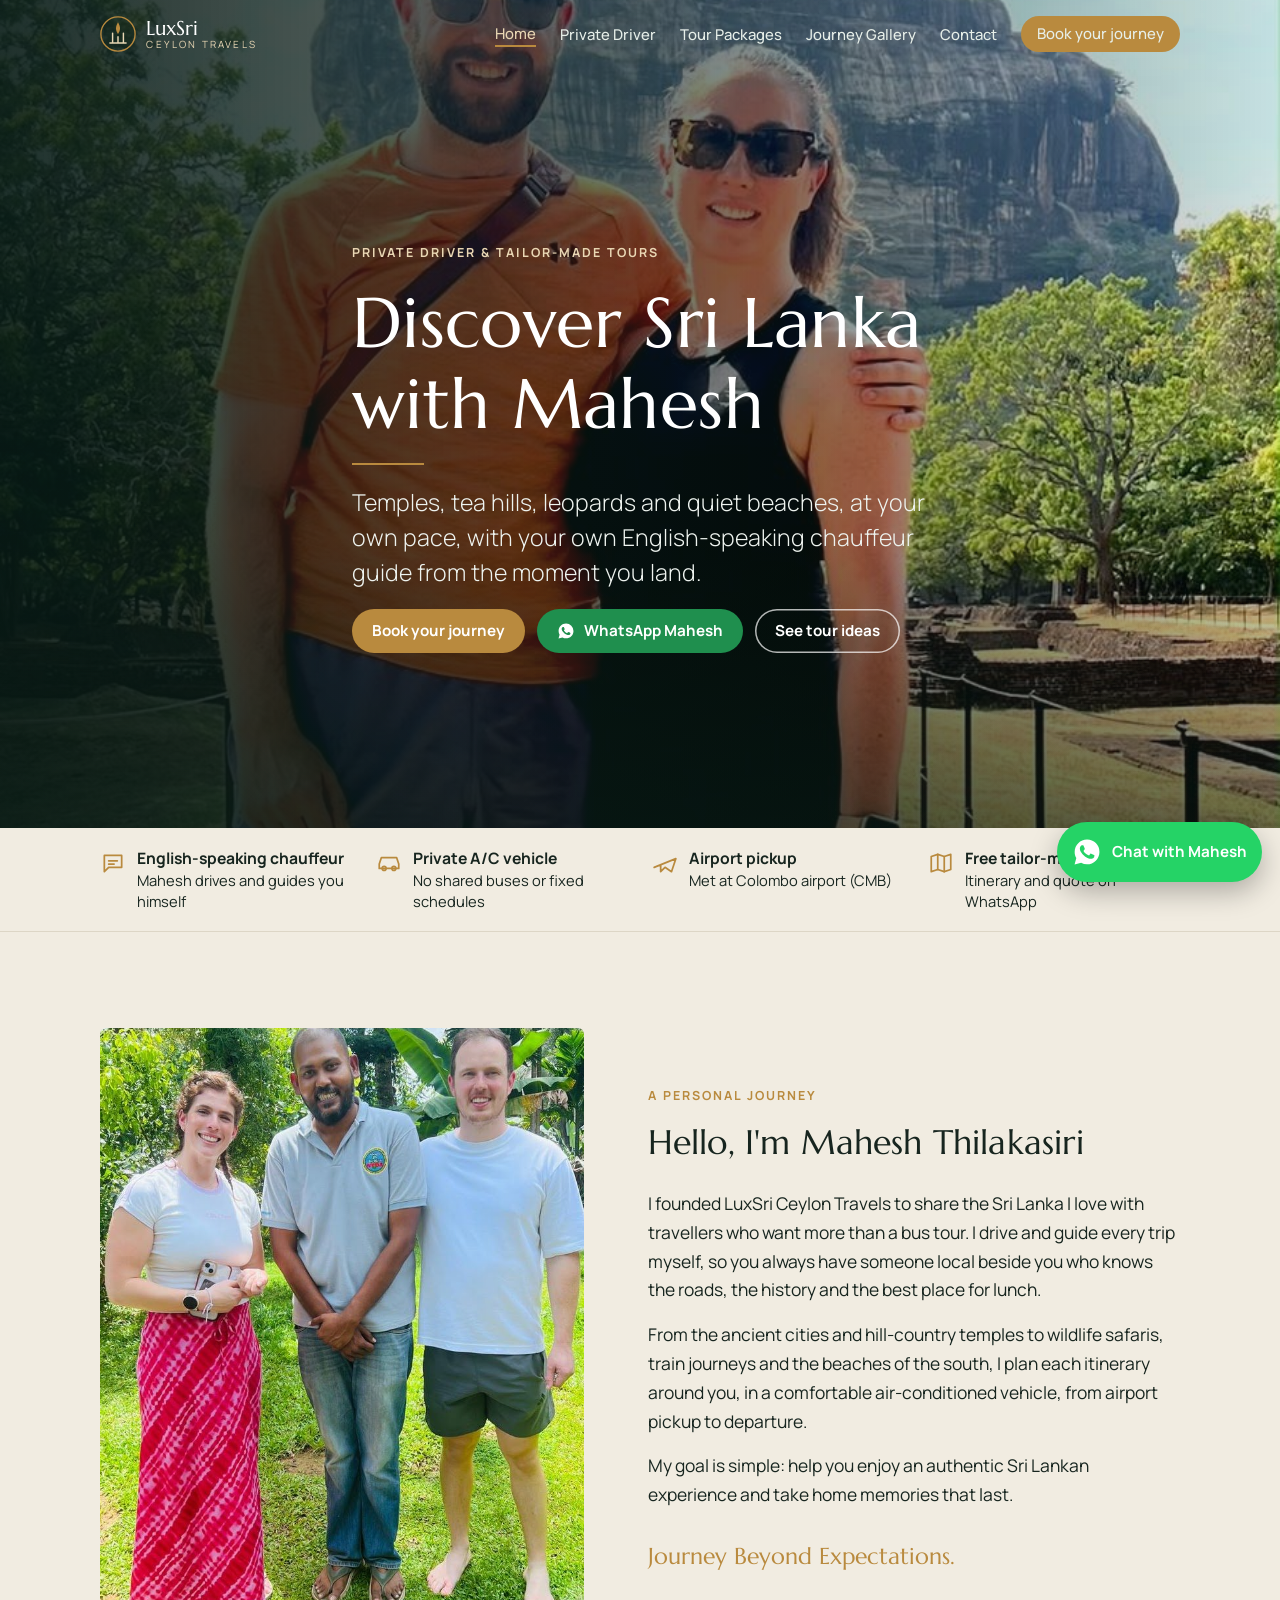
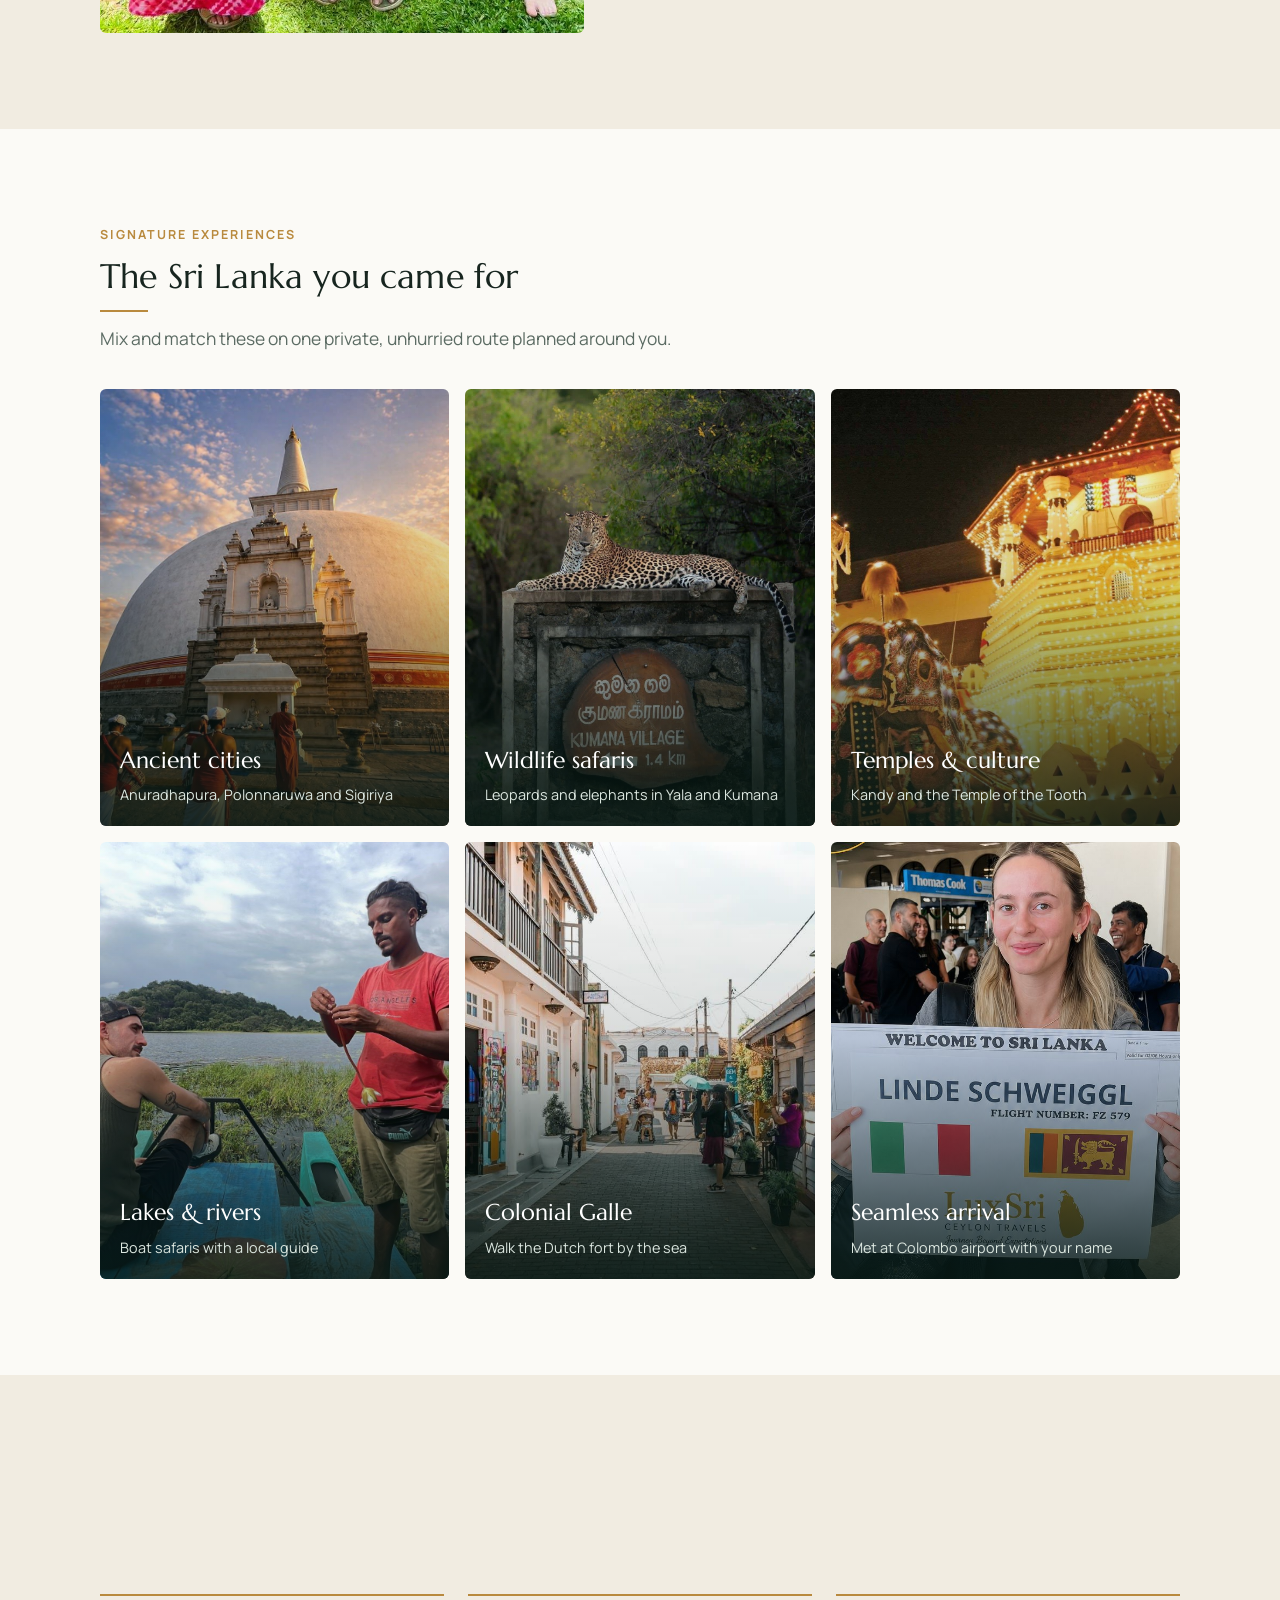
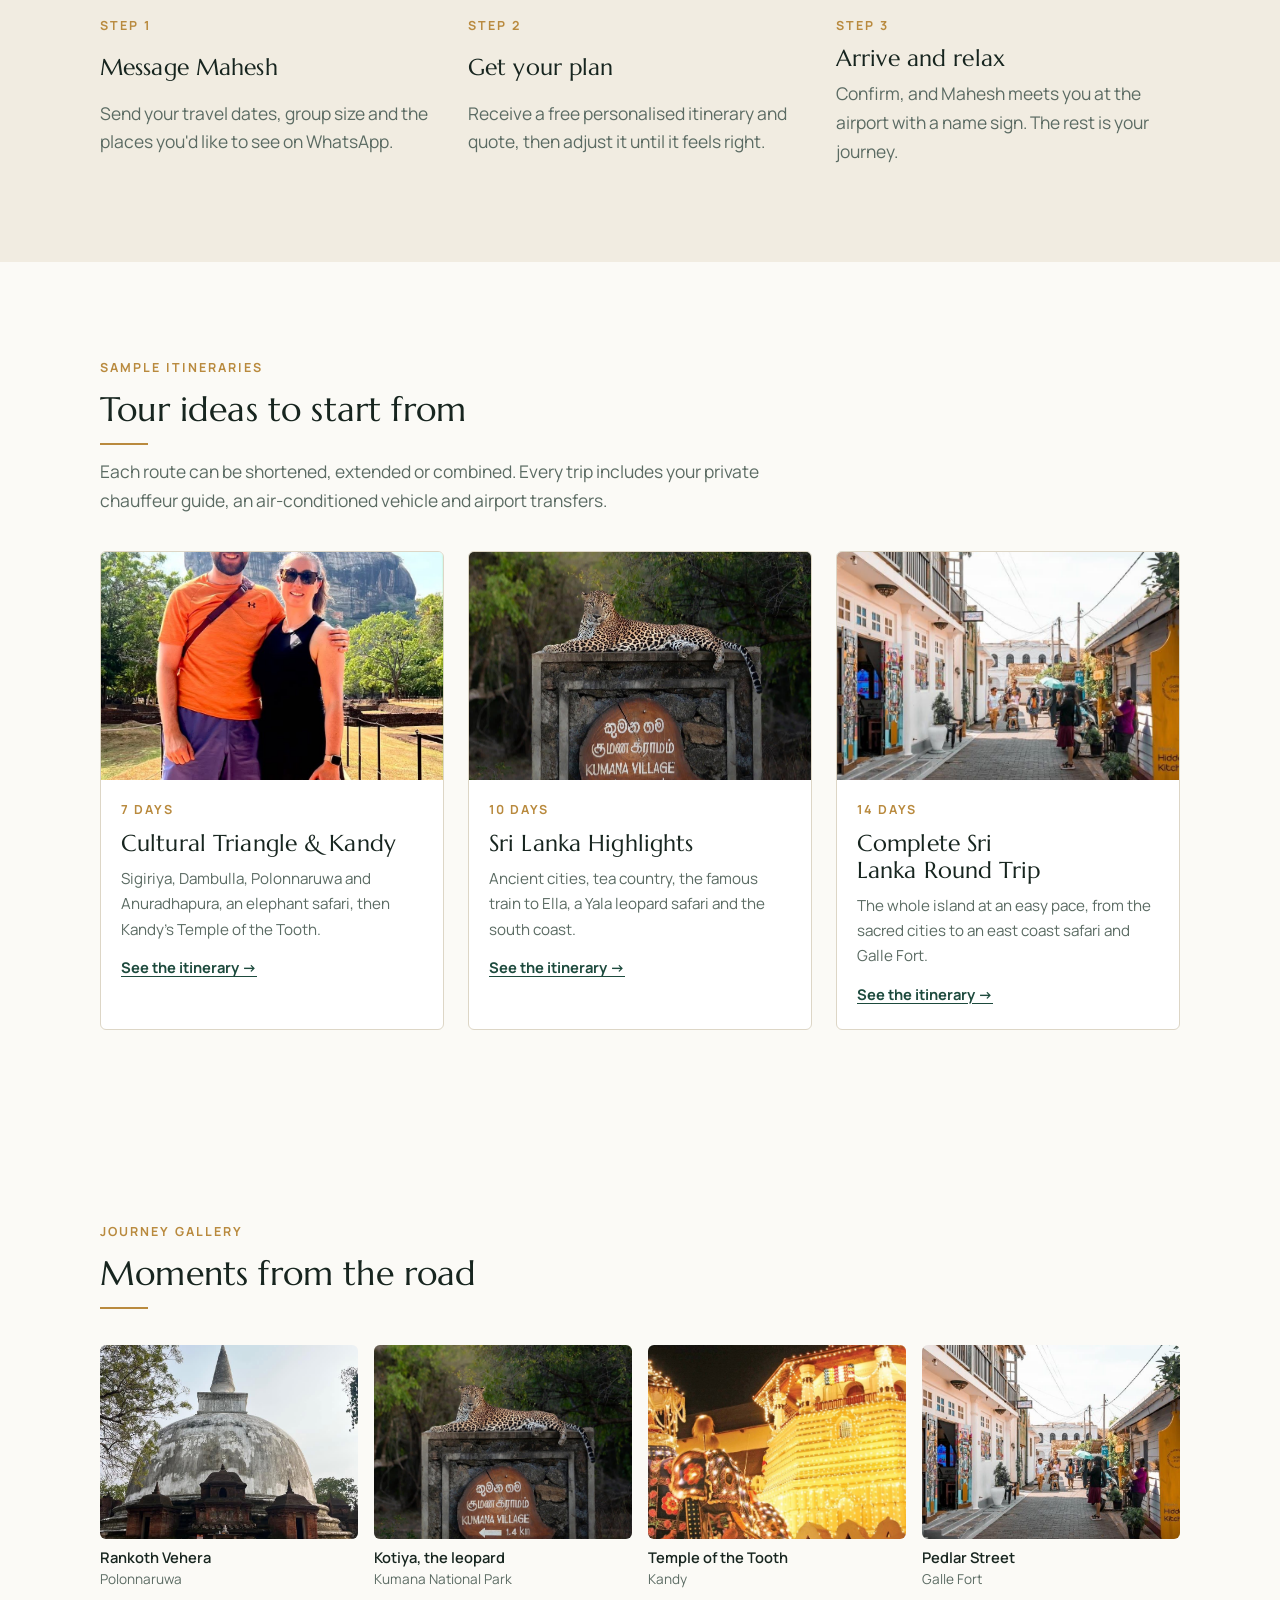
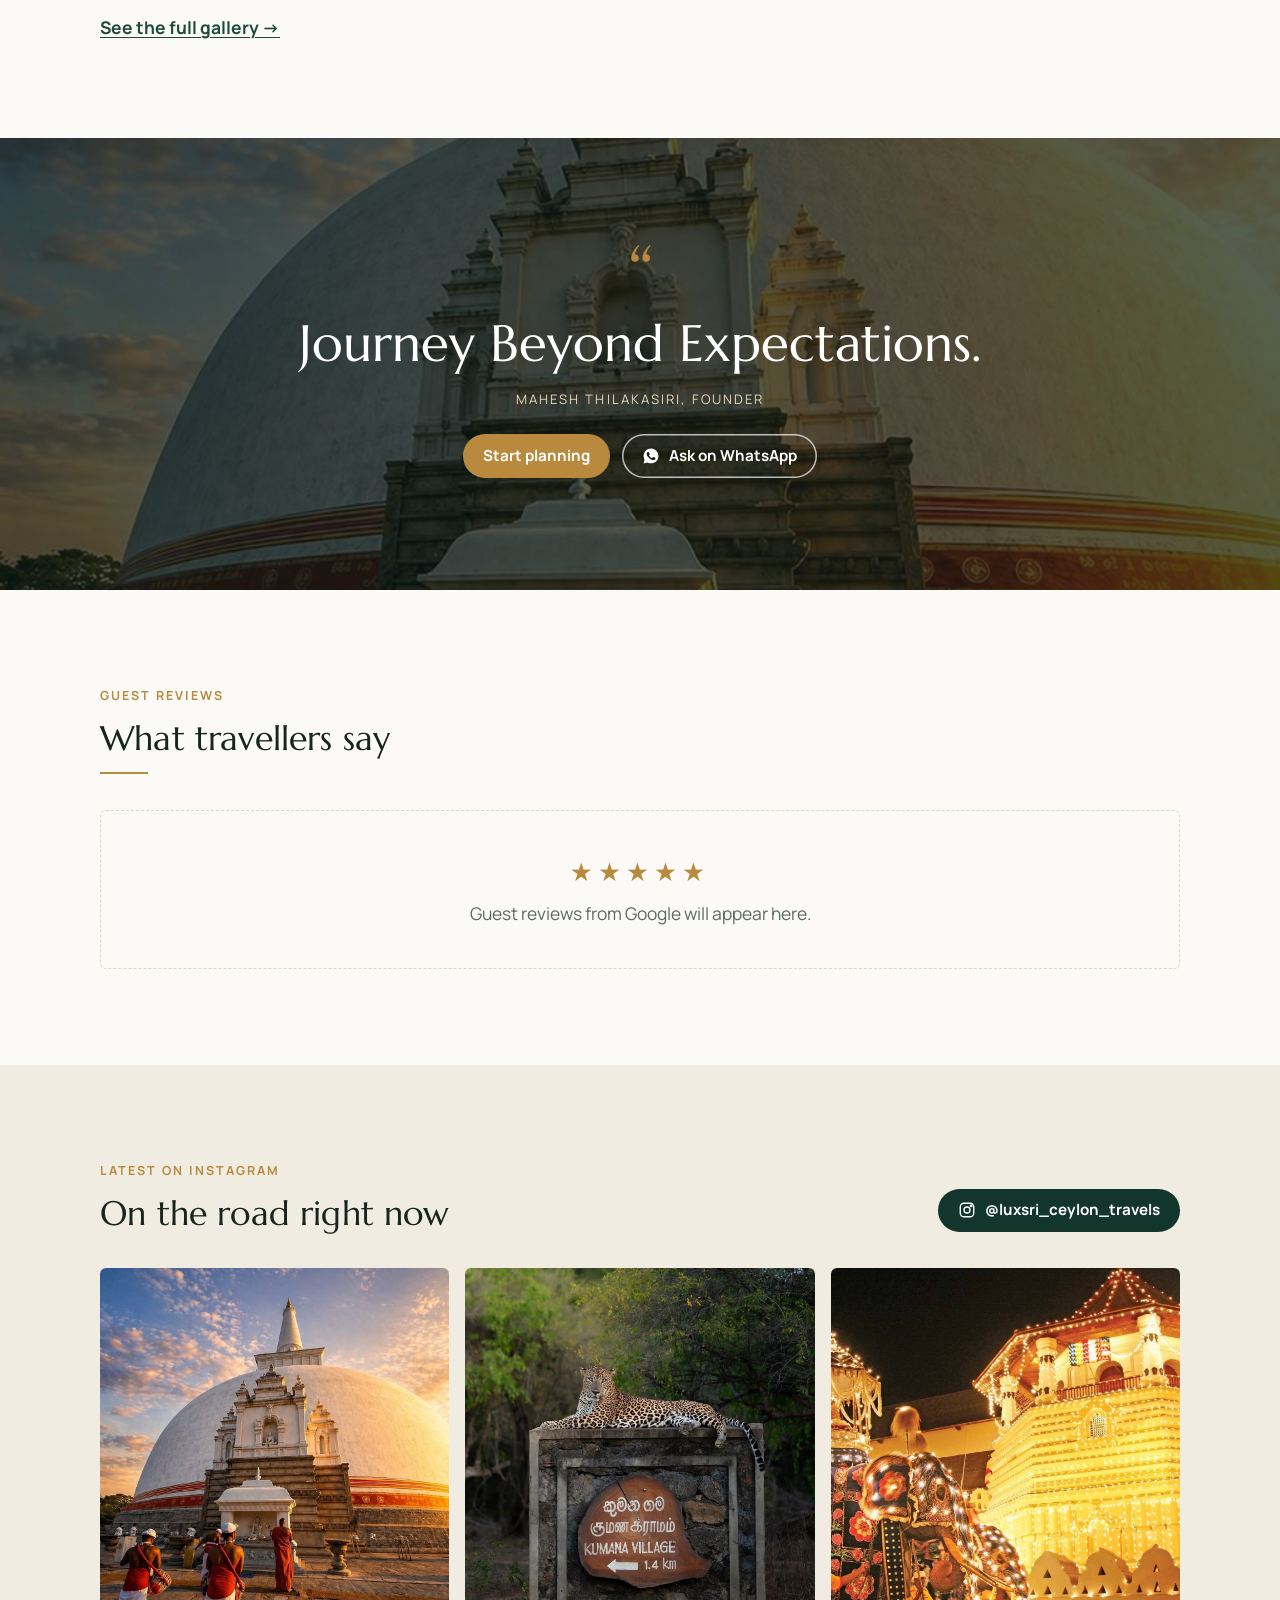
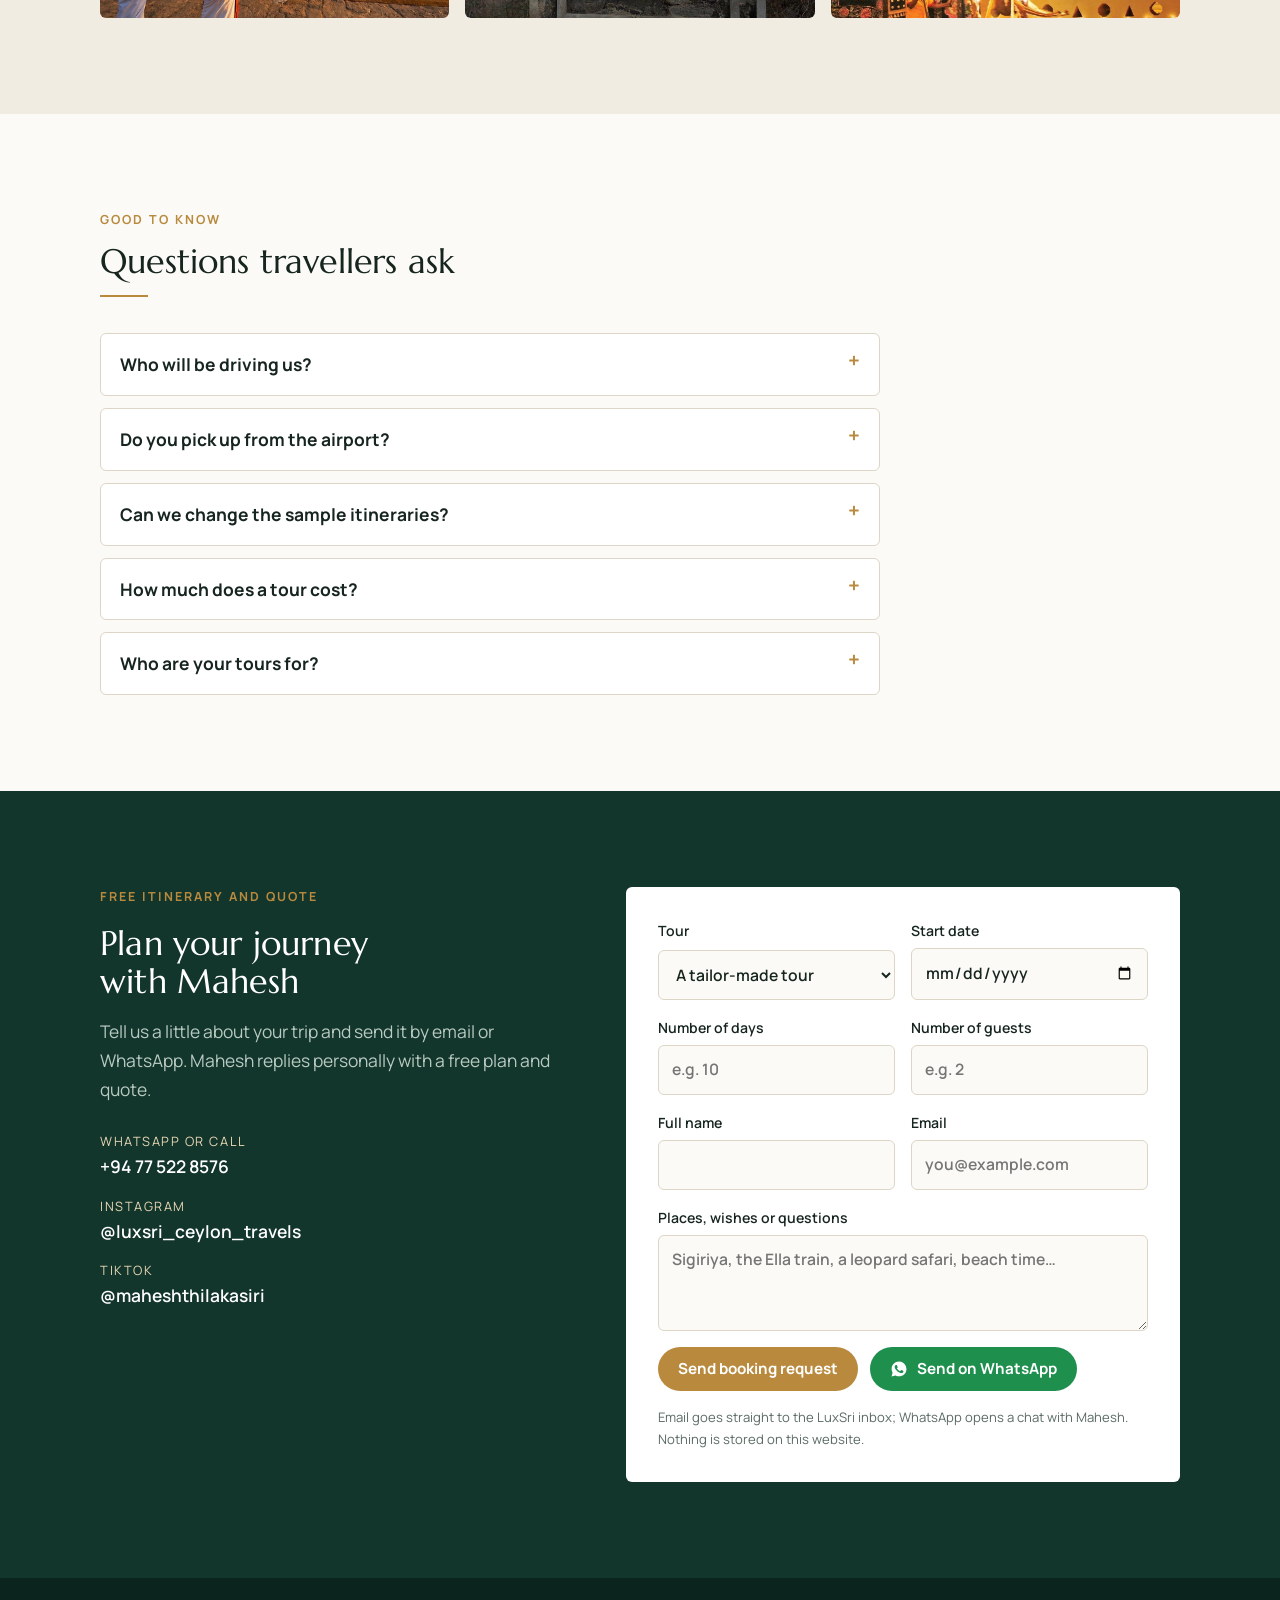
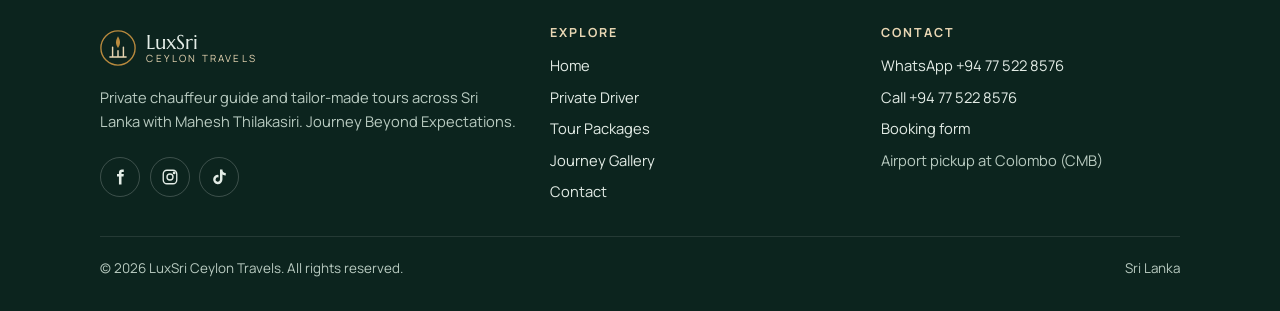
==== commit 51afaedf: "Host photos in the repo instead of Google Sites" ====
--- a/index.html
+++ b/index.html
@@ -12,14 +12,14 @@
 <meta property="og:title" content="Private Driver &amp; Tailor-Made Sri Lanka Tours | LuxSri Ceylon Travels">
 <meta property="og:description" content="Explore Sri Lanka with Mahesh Thilakasiri, your English-speaking private chauffeur guide. Tailor-made tours, A/C vehicle and Colombo airport pickup. Free itinerary on WhatsApp.">
 <meta property="og:url" content="https://www.luxsri.lk/">
-<meta property="og:image" content="https://lh7-us.googleusercontent.com/sitesv-images-rt/[base64]w1280">
+<meta property="og:image" content="https://www.luxsri.lk/assets/img/sigiriya-guests.jpg">
 <meta name="twitter:card" content="summary_large_image">
 <link rel="icon" href="./assets/favicon.svg" type="image/svg+xml">
 <link rel="preconnect" href="https://fonts.googleapis.com">
 <link rel="preconnect" href="https://fonts.gstatic.com" crossorigin>
 <link rel="stylesheet" href="https://fonts.googleapis.com/css2?family=Marcellus&family=Manrope:wght@300;400;500;600;700&display=swap">
 <link rel="stylesheet" href="./assets/site.css">
-<script type="application/ld+json">{"@context": "https://schema.org", "@type": "TravelAgency", "@id": "https://www.luxsri.lk/#business", "name": "LuxSri Ceylon Travels", "url": "https://www.luxsri.lk/", "image": "https://lh7-us.googleusercontent.com/sitesv-images-rt/[base64]w1280", "telephone": "+94775228576", "slogan": "Journey Beyond Expectations", "description": "Private English-speaking chauffeur guide and tailor-made Sri Lanka tours with Mahesh Thilakasiri.", "areaServed": {"@type": "Country", "name": "Sri Lanka"}, "address": {"@type": "PostalAddress", "addressCountry": "LK"}, "founder": {"@type": "Person", "name": "Mahesh Thilakasiri"}, "sameAs": ["https://www.facebook.com/profile.php?id=61587585470639", "https://www.instagram.com/luxsri_ceylon_travels/", "https://www.tiktok.com/@maheshthilakasiri"]}</script>
+<script type="application/ld+json">{"@context": "https://schema.org", "@type": "TravelAgency", "@id": "https://www.luxsri.lk/#business", "name": "LuxSri Ceylon Travels", "url": "https://www.luxsri.lk/", "image": "https://www.luxsri.lk/assets/img/sigiriya-guests.jpg", "telephone": "+94775228576", "slogan": "Journey Beyond Expectations", "description": "Private English-speaking chauffeur guide and tailor-made Sri Lanka tours with Mahesh Thilakasiri.", "areaServed": {"@type": "Country", "name": "Sri Lanka"}, "address": {"@type": "PostalAddress", "addressCountry": "LK"}, "founder": {"@type": "Person", "name": "Mahesh Thilakasiri"}, "sameAs": ["https://www.facebook.com/profile.php?id=61587585470639", "https://www.instagram.com/luxsri_ceylon_travels/", "https://www.tiktok.com/@maheshthilakasiri"]}</script>
 <script type="application/ld+json">{"@context": "https://schema.org", "@type": "FAQPage", "mainEntity": [{"@type": "Question", "name": "Who will be driving us?", "acceptedAnswer": {"@type": "Answer", "text": "Mahesh Thilakasiri, the founder of LuxSri Ceylon Travels, is your English-speaking private chauffeur guide for the whole trip."}}, {"@type": "Question", "name": "Do you pick up from the airport?", "acceptedAnswer": {"@type": "Answer", "text": "Yes. Airport pickup and drop-off at Colombo Bandaranaike International Airport (CMB) is included, and private transfers can go anywhere in Sri Lanka."}}, {"@type": "Question", "name": "Can we change the sample itineraries?", "acceptedAnswer": {"@type": "Answer", "text": "Yes. Every tour is planned around you. The sample routes can be shortened, extended or combined, and plans can change along the way."}}, {"@type": "Question", "name": "How much does a tour cost?", "acceptedAnswer": {"@type": "Answer", "text": "It depends on your dates, route and group size. Send your details on WhatsApp and Mahesh will reply with a free personalised itinerary and quote."}}, {"@type": "Question", "name": "Who are your tours for?", "acceptedAnswer": {"@type": "Answer", "text": "Couples, families and small groups of friends who want to travel at their own pace in a private air-conditioned vehicle."}}]}</script>
 </head>
 <body>
@@ -41,7 +41,7 @@
 <main id="main">
 
 <section class="hero hero-home">
-  <img class="kenburns" src="https://lh7-us.googleusercontent.com/sitesv-images-rt/[base64]w1920" alt="Happy guests at Sigiriya Rock on a private LuxSri Ceylon Travels tour in Sri Lanka" width="1920" height="1280" fetchpriority="high">
+  <img class="kenburns" src="./assets/img/sigiriya-guests.jpg" alt="Happy guests at Sigiriya Rock on a private LuxSri Ceylon Travels tour in Sri Lanka" width="1920" height="1280" fetchpriority="high">
   <div class="wrap">
     <div class="hero-copy">
       <span class="eyebrow">Private driver &amp; tailor-made tours</span>
@@ -58,7 +58,7 @@
 <div class="facts"><div class="wrap"><ul><li><svg viewBox="0 0 24 24" fill="none" stroke="currentColor" stroke-width="1.6" stroke-linecap="round" stroke-linejoin="round" aria-hidden="true"><path d="M4 5h16v11H8l-4 4z"/><path d="M8 10h8M8 13h5"/></svg><span><strong>English-speaking chauffeur</strong>Mahesh drives and guides you himself</span></li><li><svg viewBox="0 0 24 24" fill="none" stroke="currentColor" stroke-width="1.6" stroke-linecap="round" stroke-linejoin="round" aria-hidden="true"><path d="M5 17h14M3 13l2-6h14l2 6v4H3z"/><circle cx="7.5" cy="17" r="1.8"/><circle cx="16.5" cy="17" r="1.8"/></svg><span><strong>Private A/C vehicle</strong>No shared buses or fixed schedules</span></li><li><svg viewBox="0 0 24 24" fill="none" stroke="currentColor" stroke-width="1.6" stroke-linecap="round" stroke-linejoin="round" aria-hidden="true"><path d="M2 16l20-8-4 12-6-4-4 4v-6"/></svg><span><strong>Airport pickup</strong>Met at Colombo airport (CMB)</span></li><li><svg viewBox="0 0 24 24" fill="none" stroke="currentColor" stroke-width="1.6" stroke-linecap="round" stroke-linejoin="round" aria-hidden="true"><path d="M9 4 3 6v14l6-2 6 2 6-2V4l-6 2z"/><path d="M9 4v14M15 6v14"/></svg><span><strong>Free tailor-made plan</strong>Itinerary and quote on WhatsApp</span></li></ul></div></div>
 <section class="band band-sand">
   <div class="wrap split">
-    <div class="photo"><img src="https://lh7-us.googleusercontent.com/sitesv-images-rt/[base64]w1280" alt="Mahesh Thilakasiri, founder of LuxSri Ceylon Travels, with guests on a private tour in Sri Lanka" loading="lazy" width="1024" height="1280"></div>
+    <div class="photo"><img src="./assets/img/mahesh-with-guests.jpg" alt="Mahesh Thilakasiri, founder of LuxSri Ceylon Travels, with guests on a private tour in Sri Lanka" loading="lazy" width="1024" height="1280"></div>
     <div class="stack-lg">
       <div class="stack">
         <span class="eyebrow">A personal journey</span>
@@ -78,17 +78,17 @@
   <div class="wrap">
     <div class="section-head" data-reveal><span class="eyebrow">Signature experiences</span><h2>The Sri Lanka you came for</h2><p class="muted">Mix and match these on one private, unhurried route planned around you.</p></div>
     <div class="exps"><a class="exp" href="./sri-lanka-tour-packages/" data-reveal>
-<img src="https://lh7-us.googleusercontent.com/sitesv-images-rt/[base64]w900" alt="" loading="lazy" width="900" height="1200">
+<img src="./assets/img/ruwanweli-maha-seya.jpg" alt="" loading="lazy" width="900" height="1200">
 <span class="exp-text"><strong>Ancient cities</strong><span>Anuradhapura, Polonnaruwa and Sigiriya</span></span></a><a class="exp" href="./sri-lanka-tour-packages/" data-reveal>
-<img src="https://lh7-us.googleusercontent.com/sitesv-images-rt/[base64]w900" alt="" loading="lazy" width="900" height="1200">
+<img src="./assets/img/kumana-leopard.jpg" alt="" loading="lazy" width="900" height="1200">
 <span class="exp-text"><strong>Wildlife safaris</strong><span>Leopards and elephants in Yala and Kumana</span></span></a><a class="exp" href="./sri-lanka-tour-packages/" data-reveal>
-<img src="https://lh7-us.googleusercontent.com/sitesv-images-rt/[base64]w900" alt="" loading="lazy" width="900" height="1200">
+<img src="./assets/img/tooth-relic-temple.jpg" alt="" loading="lazy" width="900" height="1200">
 <span class="exp-text"><strong>Temples & culture</strong><span>Kandy and the Temple of the Tooth</span></span></a><a class="exp" href="./sri-lanka-tour-packages/" data-reveal>
-<img src="https://lh7-us.googleusercontent.com/sitesv-images-rt/[base64]w900" alt="" loading="lazy" width="900" height="1200">
+<img src="./assets/img/lake-boat-safari.jpg" alt="" loading="lazy" width="900" height="1200">
 <span class="exp-text"><strong>Lakes & rivers</strong><span>Boat safaris with a local guide</span></span></a><a class="exp" href="./sri-lanka-tour-packages/" data-reveal>
-<img src="https://lh7-us.googleusercontent.com/sitesv-images-rt/[base64]w900" alt="" loading="lazy" width="900" height="1200">
+<img src="./assets/img/pedlar-street.jpg" alt="" loading="lazy" width="900" height="1200">
 <span class="exp-text"><strong>Colonial Galle</strong><span>Walk the Dutch fort by the sea</span></span></a><a class="exp" href="./sri-lanka-tour-packages/" data-reveal>
-<img src="https://lh7-us.googleusercontent.com/sitesv-images-rt/[base64]w900" alt="" loading="lazy" width="900" height="1200">
+<img src="./assets/img/airport-welcome.jpg" alt="" loading="lazy" width="900" height="1200">
 <span class="exp-text"><strong>Seamless arrival</strong><span>Met at Colombo airport with your name</span></span></a></div>
   </div>
 </section>
@@ -106,11 +106,11 @@
 <section class="band">
   <div class="wrap">
     <div class="section-head" data-reveal><span class="eyebrow">Sample itineraries</span><h2>Tour ideas to start from</h2><p class="muted">Each route can be shortened, extended or combined. Every trip includes your private chauffeur guide, an air-conditioned vehicle and airport transfers.</p></div>
-    <div class="tours"><article class="tour" data-reveal><div class="img"><img src="https://lh7-us.googleusercontent.com/sitesv-images-rt/[base64]w900" alt="" loading="lazy" width="900" height="600"></div>
+    <div class="tours"><article class="tour" data-reveal><div class="img"><img src="./assets/img/sigiriya-guests.jpg" alt="" loading="lazy" width="900" height="600"></div>
 <div class="body"><span class="days">7 days</span><h3>Cultural Triangle &amp; Kandy</h3><p>Sigiriya, Dambulla, Polonnaruwa and Anuradhapura, an elephant safari, then Kandy's Temple of the Tooth.</p>
-<a class="more" href="./sri-lanka-tour-packages/#7-day-cultural-triangle-kandy">See the itinerary →</a></div></article><article class="tour" data-reveal><div class="img"><img src="https://lh7-us.googleusercontent.com/sitesv-images-rt/[base64]w900" alt="" loading="lazy" width="900" height="600"></div>
+<a class="more" href="./sri-lanka-tour-packages/#7-day-cultural-triangle-kandy">See the itinerary →</a></div></article><article class="tour" data-reveal><div class="img"><img src="./assets/img/kumana-leopard.jpg" alt="" loading="lazy" width="900" height="600"></div>
 <div class="body"><span class="days">10 days</span><h3>Sri Lanka Highlights</h3><p>Ancient cities, tea country, the famous train to Ella, a Yala leopard safari and the south coast.</p>
-<a class="more" href="./sri-lanka-tour-packages/#10-day-sri-lanka-highlights">See the itinerary →</a></div></article><article class="tour" data-reveal><div class="img"><img src="https://lh7-us.googleusercontent.com/sitesv-images-rt/[base64]w900" alt="" loading="lazy" width="900" height="600"></div>
+<a class="more" href="./sri-lanka-tour-packages/#10-day-sri-lanka-highlights">See the itinerary →</a></div></article><article class="tour" data-reveal><div class="img"><img src="./assets/img/pedlar-street.jpg" alt="" loading="lazy" width="900" height="600"></div>
 <div class="body"><span class="days">14 days</span><h3>Complete Sri Lanka Round Trip</h3><p>The whole island at an easy pace, from the sacred cities to an east coast safari and Galle Fort.</p>
 <a class="more" href="./sri-lanka-tour-packages/#14-day-complete-round-trip">See the itinerary →</a></div></article></div>
   </div>
@@ -118,13 +118,13 @@
 <section class="band">
   <div class="wrap">
     <div class="section-head" data-reveal><span class="eyebrow">Journey gallery</span><h2>Moments from the road</h2></div>
-    <div class="gallery teaser"><figure><div class="frame"><img src="https://lh7-us.googleusercontent.com/sitesv-images-rt/[base64]w900" alt="Rankoth Vehera, the largest stupa in Polonnaruwa, Sri Lanka" loading="lazy" width="900" height="675"></div><figcaption><strong>Rankoth Vehera</strong><span>Polonnaruwa</span></figcaption></figure><figure><div class="frame"><img src="https://lh7-us.googleusercontent.com/sitesv-images-rt/[base64]w900" alt="Leopard (kotiya) resting on the entrance sign at Kumana National Park safari, Sri Lanka" loading="lazy" width="900" height="675"></div><figcaption><strong>Kotiya, the leopard</strong><span>Kumana National Park</span></figcaption></figure><figure><div class="frame"><img src="https://lh7-us.googleusercontent.com/sitesv-images-rt/[base64]w900" alt="Temple of the Sacred Tooth Relic in Kandy lit up during the Esala Perahera with elephants, Sri Lanka" loading="lazy" width="900" height="675"></div><figcaption><strong>Temple of the Tooth</strong><span>Kandy</span></figcaption></figure><figure><div class="frame"><img src="https://lh7-us.googleusercontent.com/sitesv-images-rt/[base64]w900" alt="Colonial buildings and shops on Pedlar Street inside Galle Fort, Sri Lanka" loading="lazy" width="900" height="675"></div><figcaption><strong>Pedlar Street</strong><span>Galle Fort</span></figcaption></figure></div>
+    <div class="gallery teaser"><figure><div class="frame"><img src="./assets/img/rankoth-vehera.jpg" alt="Rankoth Vehera, the largest stupa in Polonnaruwa, Sri Lanka" loading="lazy" width="900" height="675"></div><figcaption><strong>Rankoth Vehera</strong><span>Polonnaruwa</span></figcaption></figure><figure><div class="frame"><img src="./assets/img/kumana-leopard.jpg" alt="Leopard (kotiya) resting on the entrance sign at Kumana National Park safari, Sri Lanka" loading="lazy" width="900" height="675"></div><figcaption><strong>Kotiya, the leopard</strong><span>Kumana National Park</span></figcaption></figure><figure><div class="frame"><img src="./assets/img/tooth-relic-temple.jpg" alt="Temple of the Sacred Tooth Relic in Kandy lit up during the Esala Perahera with elephants, Sri Lanka" loading="lazy" width="900" height="675"></div><figcaption><strong>Temple of the Tooth</strong><span>Kandy</span></figcaption></figure><figure><div class="frame"><img src="./assets/img/pedlar-street.jpg" alt="Colonial buildings and shops on Pedlar Street inside Galle Fort, Sri Lanka" loading="lazy" width="900" height="675"></div><figcaption><strong>Pedlar Street</strong><span>Galle Fort</span></figcaption></figure></div>
     <p style="margin-top:1.5rem"><a href="./luxsri-journey/"><strong>See the full gallery →</strong></a></p>
   </div>
 </section>
 
 <section class="quote-band">
-  <img src="https://lh7-us.googleusercontent.com/sitesv-images-rt/[base64]w1920" alt="" loading="lazy" width="1920" height="1280">
+  <img src="./assets/img/ruwanweli-maha-seya.jpg" alt="" loading="lazy" width="1920" height="1280">
   <div class="wrap" data-reveal>
     <p class="quote-mark" aria-hidden="true">“</p>
     <p class="quote">Journey Beyond Expectations.</p>
@@ -150,7 +150,7 @@
       <div class="section-head" data-reveal><span class="eyebrow">Latest on Instagram</span><h2>On the road right now</h2></div>
       <a class="btn btn-ig" href="https://www.instagram.com/luxsri_ceylon_travels/" target="_blank" rel="noopener"><svg viewBox="0 0 24 24" fill="none" stroke="currentColor" stroke-width="1.8" aria-hidden="true"><rect x="3" y="3" width="18" height="18" rx="5"/><circle cx="12" cy="12" r="4"/><circle cx="17.5" cy="6.5" r="1" fill="currentColor"/></svg>@luxsri_ceylon_travels</a>
     </div>
-    <div class="ig-grid" data-feed="" data-fallback='[{&quot;src&quot;: &quot;https://lh7-us.googleusercontent.com/sitesv-images-rt/[base64]w900&quot;, &quot;href&quot;: &quot;https://www.instagram.com/luxsri_ceylon_travels/&quot;}, {&quot;src&quot;: &quot;https://lh7-us.googleusercontent.com/sitesv-images-rt/[base64]w900&quot;, &quot;href&quot;: &quot;https://www.instagram.com/luxsri_ceylon_travels/&quot;}, {&quot;src&quot;: &quot;https://lh7-us.googleusercontent.com/sitesv-images-rt/[base64]w900&quot;, &quot;href&quot;: &quot;https://www.instagram.com/luxsri_ceylon_travels/&quot;}, {&quot;src&quot;: &quot;https://lh7-us.googleusercontent.com/sitesv-images-rt/[base64]w900&quot;, &quot;href&quot;: &quot;https://www.instagram.com/luxsri_ceylon_travels/&quot;}, {&quot;src&quot;: &quot;https://lh7-us.googleusercontent.com/sitesv-images-rt/[base64]w900&quot;, &quot;href&quot;: &quot;https://www.instagram.com/luxsri_ceylon_travels/&quot;}, {&quot;src&quot;: &quot;https://lh7-us.googleusercontent.com/sitesv-images-rt/[base64]w900&quot;, &quot;href&quot;: &quot;https://www.instagram.com/luxsri_ceylon_travels/&quot;}, {&quot;src&quot;: &quot;https://lh7-us.googleusercontent.com/sitesv-images-rt/[base64]w900&quot;, &quot;href&quot;: &quot;https://www.instagram.com/luxsri_ceylon_travels/&quot;}, {&quot;src&quot;: &quot;https://lh7-us.googleusercontent.com/sitesv-images-rt/[base64]w900&quot;, &quot;href&quot;: &quot;https://www.instagram.com/luxsri_ceylon_travels/&quot;}, {&quot;src&quot;: &quot;https://lh7-us.googleusercontent.com/sitesv-images-rt/[base64]w900&quot;, &quot;href&quot;: &quot;https://www.instagram.com/luxsri_ceylon_travels/&quot;}]'><a class="ig-slot" href="https://www.instagram.com/luxsri_ceylon_travels/" target="_blank" rel="noopener"><img src="https://lh7-us.googleusercontent.com/sitesv-images-rt/[base64]w900" alt="Recent LuxSri journey photo" loading="lazy" width="900" height="900"></a><a class="ig-slot" href="https://www.instagram.com/luxsri_ceylon_travels/" target="_blank" rel="noopener"><img src="https://lh7-us.googleusercontent.com/sitesv-images-rt/[base64]w900" alt="Recent LuxSri journey photo" loading="lazy" width="900" height="900"></a><a class="ig-slot" href="https://www.instagram.com/luxsri_ceylon_travels/" target="_blank" rel="noopener"><img src="https://lh7-us.googleusercontent.com/sitesv-images-rt/[base64]w900" alt="Recent LuxSri journey photo" loading="lazy" width="900" height="900"></a></div>
+    <div class="ig-grid" data-feed="" data-fallback='[{&quot;src&quot;: &quot;./assets/img/ruwanweli-maha-seya.jpg&quot;, &quot;href&quot;: &quot;https://www.instagram.com/luxsri_ceylon_travels/&quot;}, {&quot;src&quot;: &quot;./assets/img/kumana-leopard.jpg&quot;, &quot;href&quot;: &quot;https://www.instagram.com/luxsri_ceylon_travels/&quot;}, {&quot;src&quot;: &quot;./assets/img/tooth-relic-temple.jpg&quot;, &quot;href&quot;: &quot;https://www.instagram.com/luxsri_ceylon_travels/&quot;}, {&quot;src&quot;: &quot;./assets/img/lake-boat-safari.jpg&quot;, &quot;href&quot;: &quot;https://www.instagram.com/luxsri_ceylon_travels/&quot;}, {&quot;src&quot;: &quot;./assets/img/pedlar-street.jpg&quot;, &quot;href&quot;: &quot;https://www.instagram.com/luxsri_ceylon_travels/&quot;}, {&quot;src&quot;: &quot;./assets/img/airport-welcome.jpg&quot;, &quot;href&quot;: &quot;https://www.instagram.com/luxsri_ceylon_travels/&quot;}, {&quot;src&quot;: &quot;./assets/img/isurumuni-viharaya.jpg&quot;, &quot;href&quot;: &quot;https://www.instagram.com/luxsri_ceylon_travels/&quot;}, {&quot;src&quot;: &quot;./assets/img/sigiriya-guests.jpg&quot;, &quot;href&quot;: &quot;https://www.instagram.com/luxsri_ceylon_travels/&quot;}, {&quot;src&quot;: &quot;./assets/img/rampart-street.jpg&quot;, &quot;href&quot;: &quot;https://www.instagram.com/luxsri_ceylon_travels/&quot;}]'><a class="ig-slot" href="https://www.instagram.com/luxsri_ceylon_travels/" target="_blank" rel="noopener"><img src="./assets/img/ruwanweli-maha-seya.jpg" alt="Recent LuxSri journey photo" loading="lazy" width="900" height="900"></a><a class="ig-slot" href="https://www.instagram.com/luxsri_ceylon_travels/" target="_blank" rel="noopener"><img src="./assets/img/kumana-leopard.jpg" alt="Recent LuxSri journey photo" loading="lazy" width="900" height="900"></a><a class="ig-slot" href="https://www.instagram.com/luxsri_ceylon_travels/" target="_blank" rel="noopener"><img src="./assets/img/tooth-relic-temple.jpg" alt="Recent LuxSri journey photo" loading="lazy" width="900" height="900"></a></div>
   </div>
 </section>
 
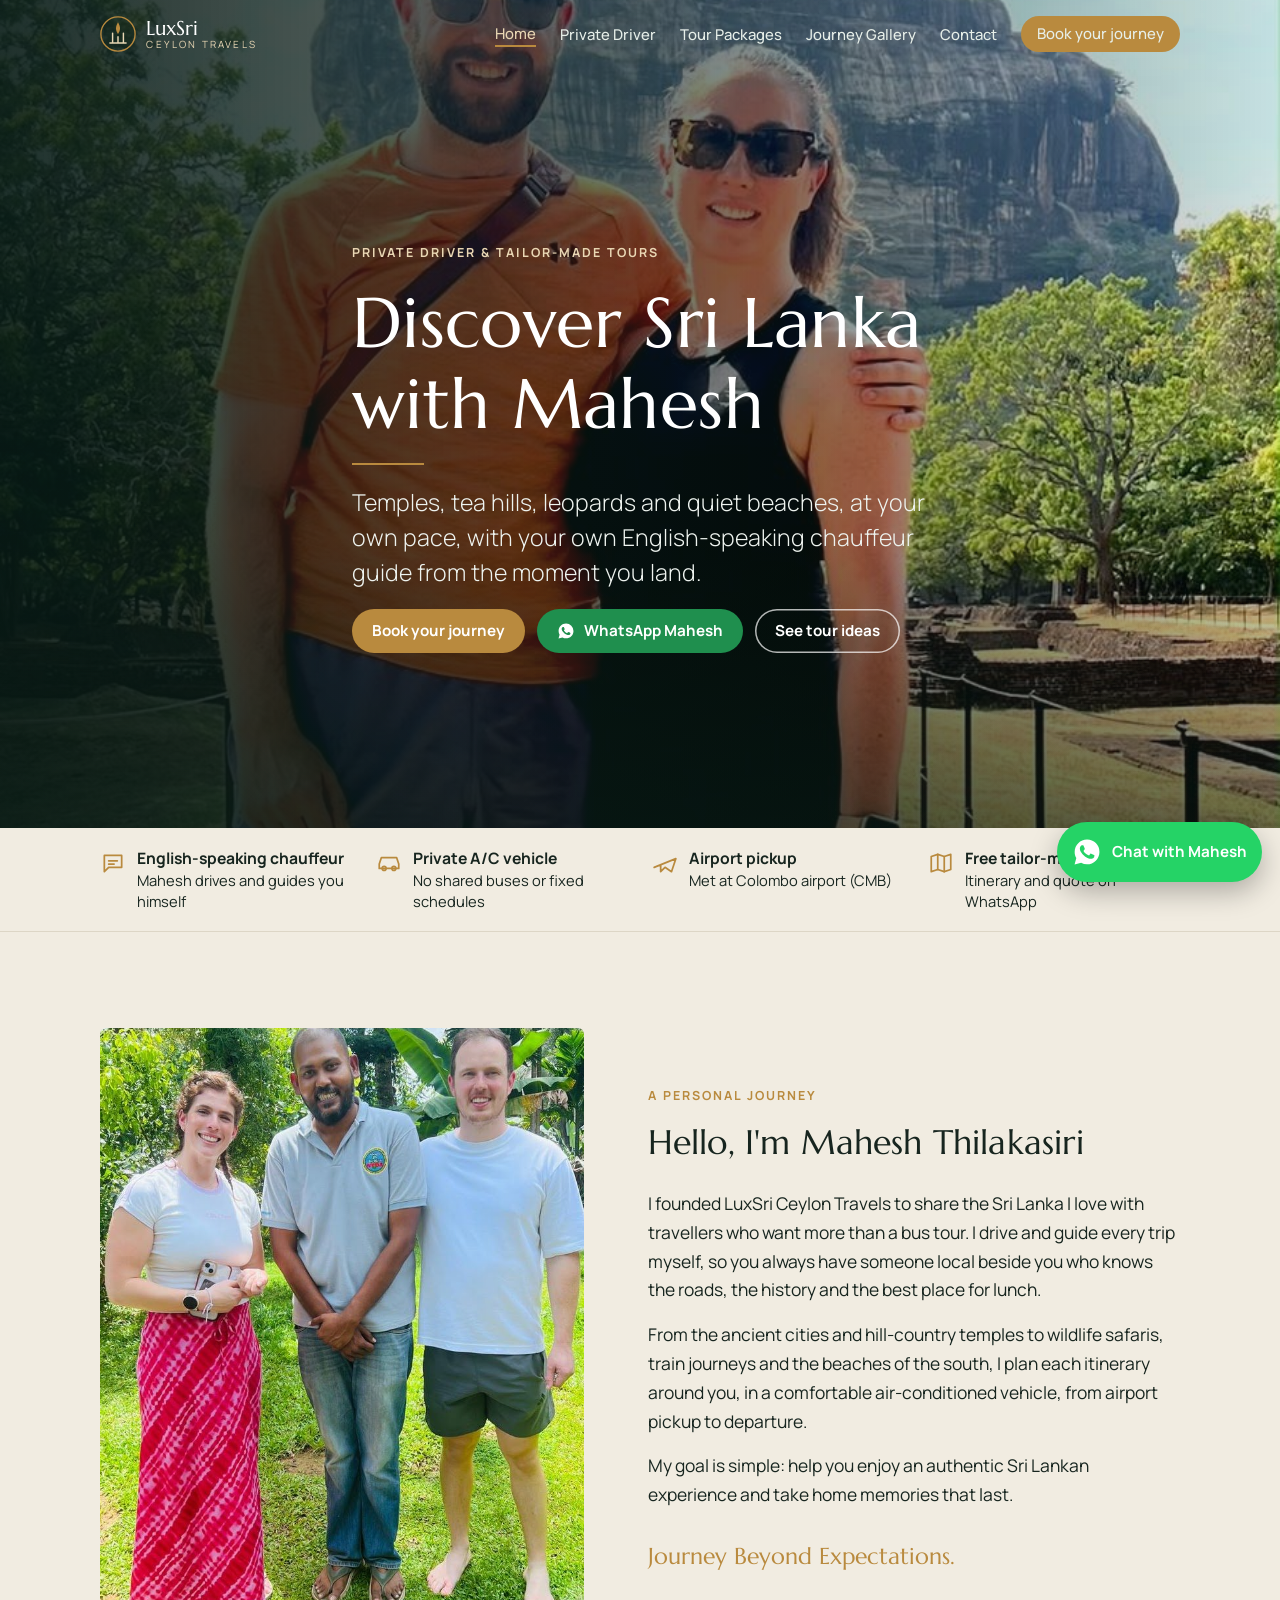
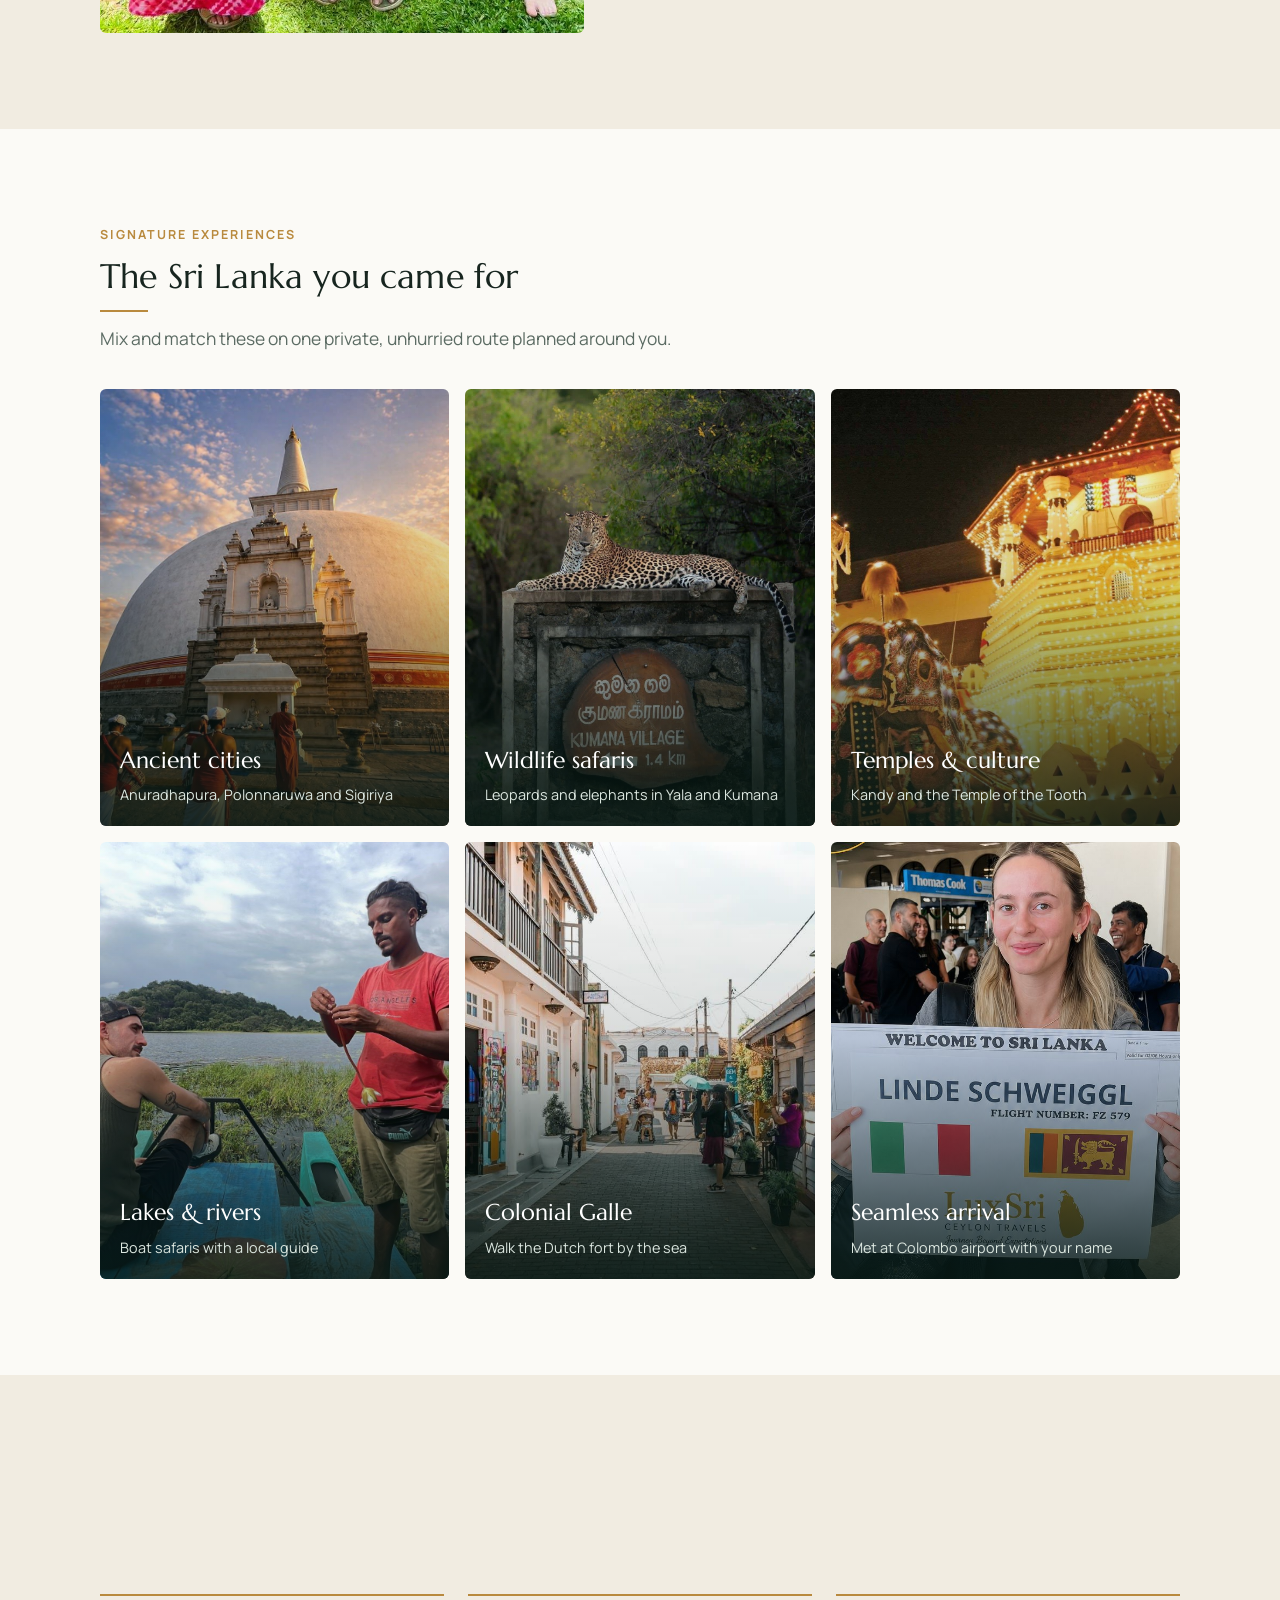
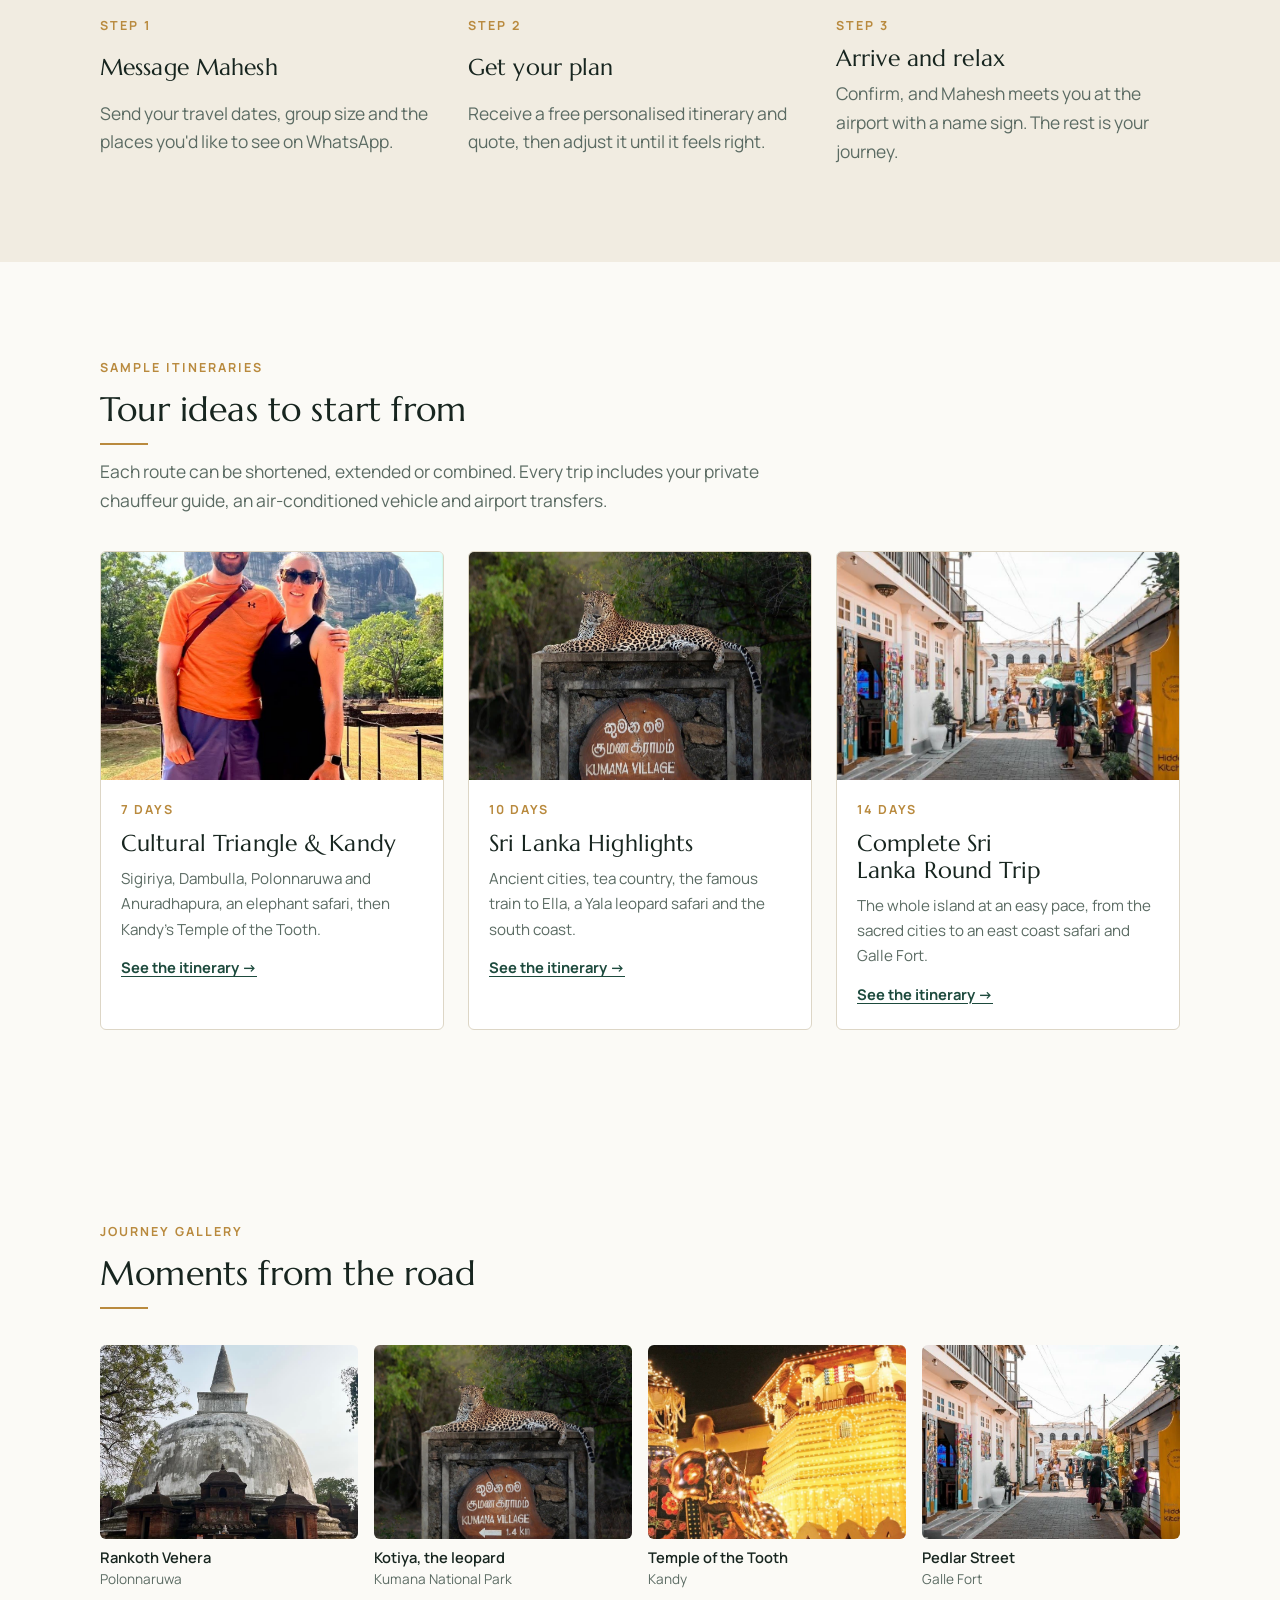
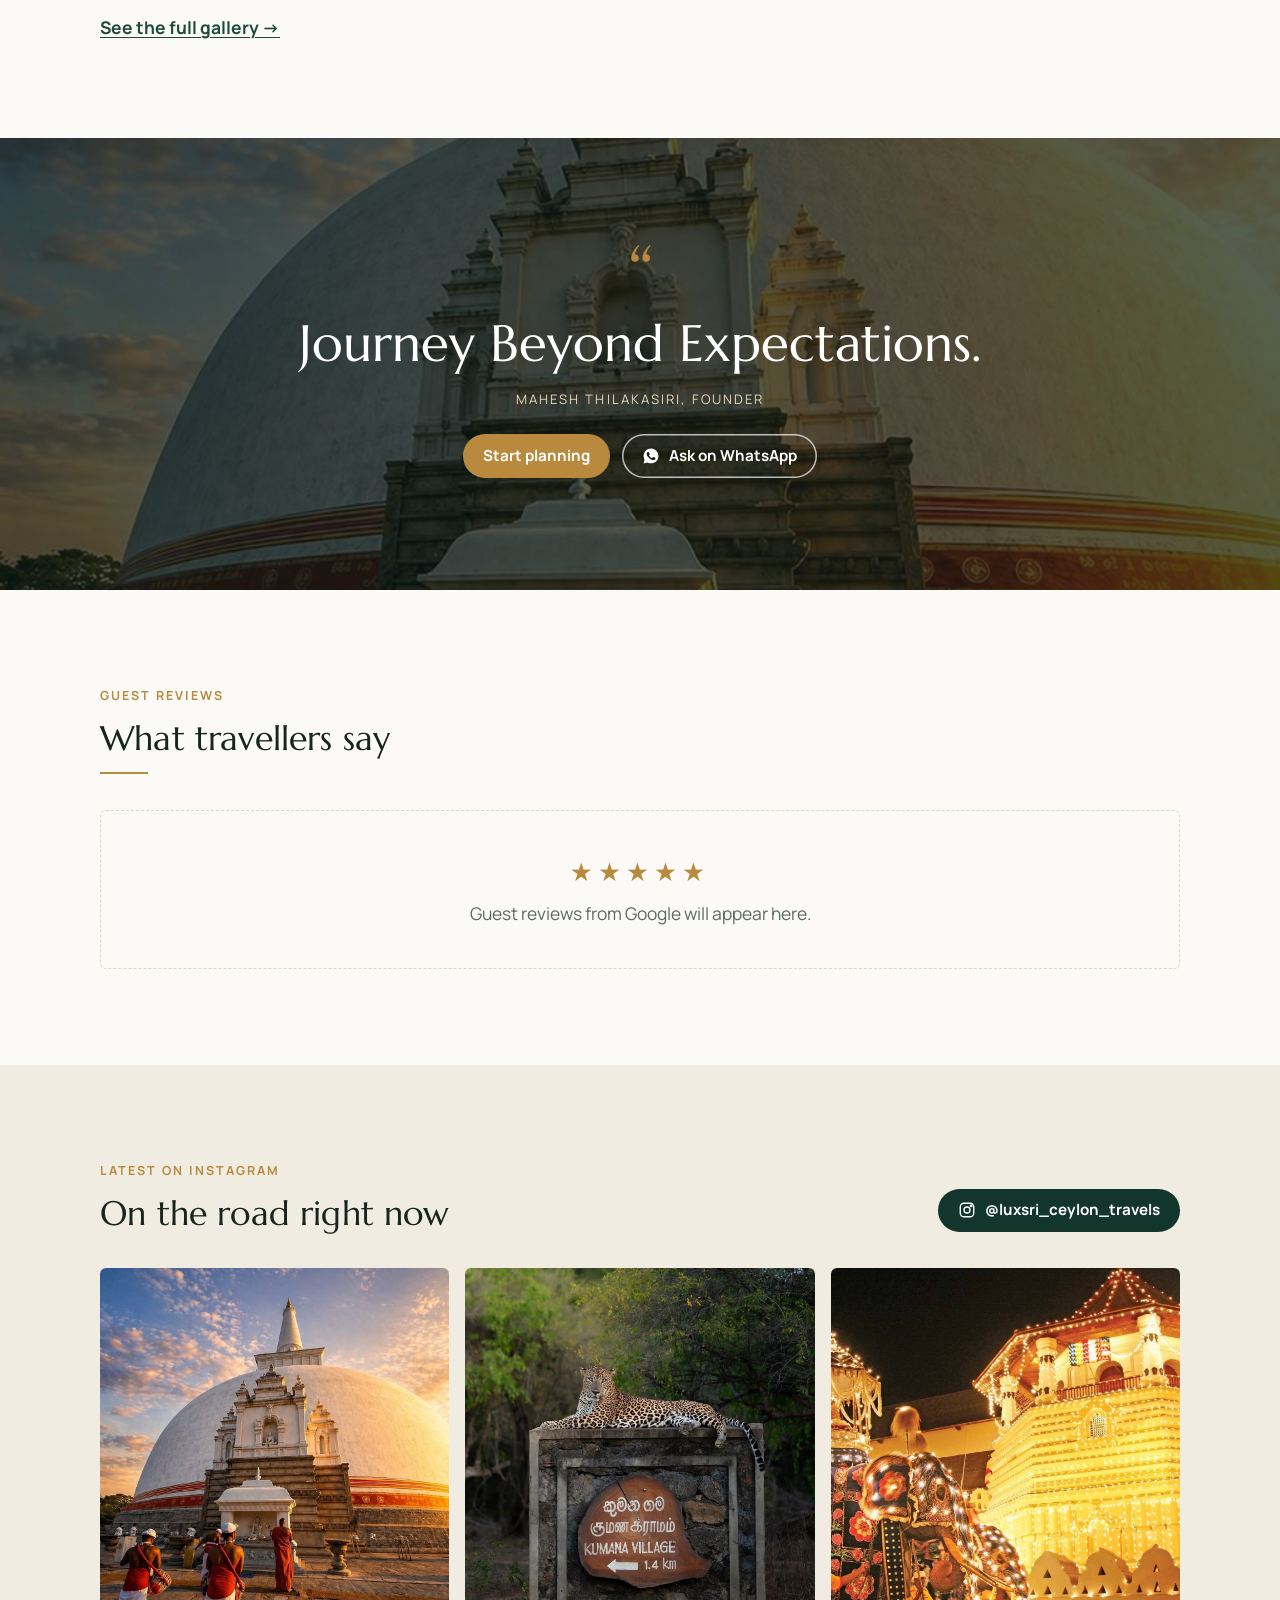
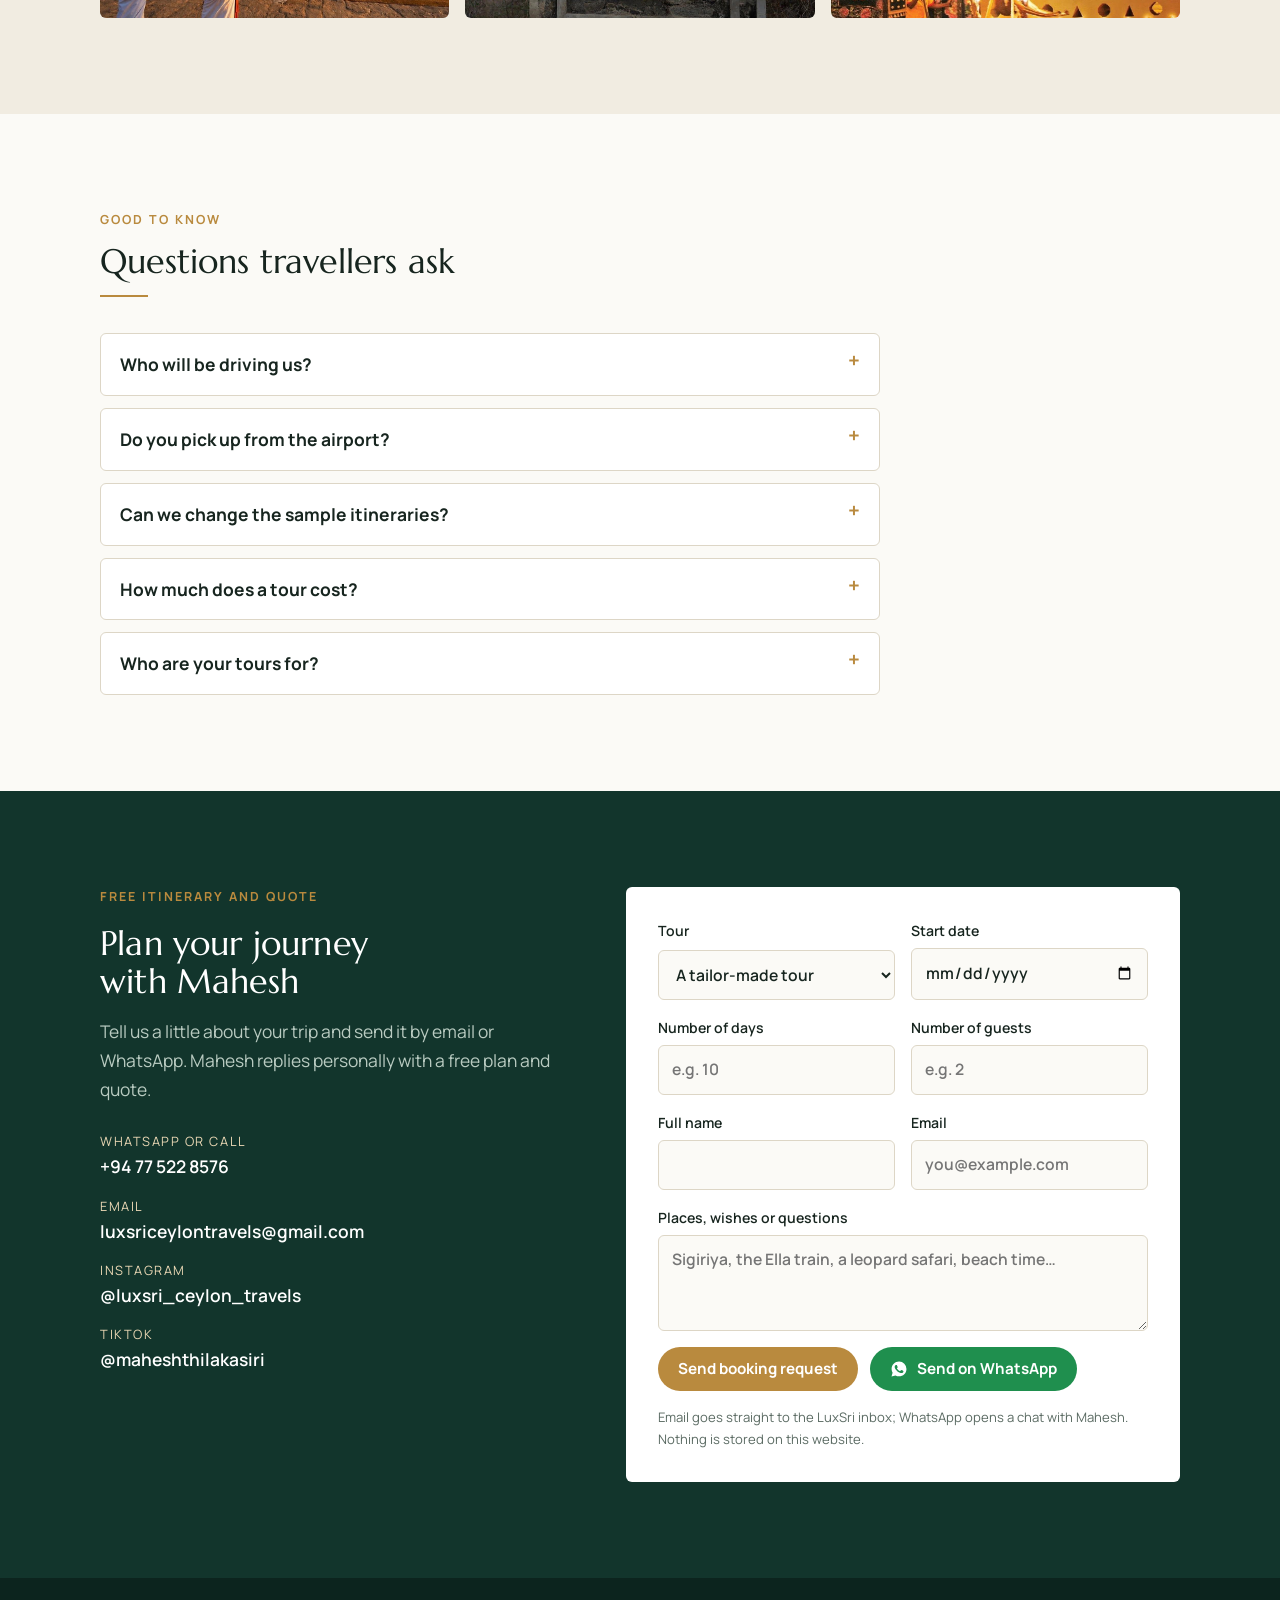
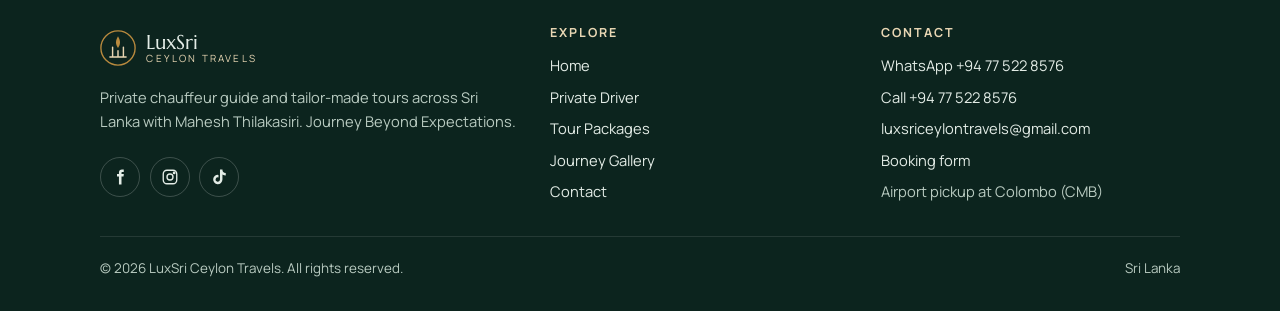
==== commit e87c9432: "Show booking email on the site" ====
--- a/index.html
+++ b/index.html
@@ -19,7 +19,7 @@
 <link rel="preconnect" href="https://fonts.gstatic.com" crossorigin>
 <link rel="stylesheet" href="https://fonts.googleapis.com/css2?family=Marcellus&family=Manrope:wght@300;400;500;600;700&display=swap">
 <link rel="stylesheet" href="./assets/site.css">
-<script type="application/ld+json">{"@context": "https://schema.org", "@type": "TravelAgency", "@id": "https://www.luxsri.lk/#business", "name": "LuxSri Ceylon Travels", "url": "https://www.luxsri.lk/", "image": "https://www.luxsri.lk/assets/img/sigiriya-guests.jpg", "telephone": "+94775228576", "slogan": "Journey Beyond Expectations", "description": "Private English-speaking chauffeur guide and tailor-made Sri Lanka tours with Mahesh Thilakasiri.", "areaServed": {"@type": "Country", "name": "Sri Lanka"}, "address": {"@type": "PostalAddress", "addressCountry": "LK"}, "founder": {"@type": "Person", "name": "Mahesh Thilakasiri"}, "sameAs": ["https://www.facebook.com/profile.php?id=61587585470639", "https://www.instagram.com/luxsri_ceylon_travels/", "https://www.tiktok.com/@maheshthilakasiri"]}</script>
+<script type="application/ld+json">{"@context": "https://schema.org", "@type": "TravelAgency", "@id": "https://www.luxsri.lk/#business", "name": "LuxSri Ceylon Travels", "url": "https://www.luxsri.lk/", "image": "https://www.luxsri.lk/assets/img/sigiriya-guests.jpg", "telephone": "+94775228576", "email": "luxsriceylontravels@gmail.com", "slogan": "Journey Beyond Expectations", "description": "Private English-speaking chauffeur guide and tailor-made Sri Lanka tours with Mahesh Thilakasiri.", "areaServed": {"@type": "Country", "name": "Sri Lanka"}, "address": {"@type": "PostalAddress", "addressCountry": "LK"}, "founder": {"@type": "Person", "name": "Mahesh Thilakasiri"}, "sameAs": ["https://www.facebook.com/profile.php?id=61587585470639", "https://www.instagram.com/luxsri_ceylon_travels/", "https://www.tiktok.com/@maheshthilakasiri"]}</script>
 <script type="application/ld+json">{"@context": "https://schema.org", "@type": "FAQPage", "mainEntity": [{"@type": "Question", "name": "Who will be driving us?", "acceptedAnswer": {"@type": "Answer", "text": "Mahesh Thilakasiri, the founder of LuxSri Ceylon Travels, is your English-speaking private chauffeur guide for the whole trip."}}, {"@type": "Question", "name": "Do you pick up from the airport?", "acceptedAnswer": {"@type": "Answer", "text": "Yes. Airport pickup and drop-off at Colombo Bandaranaike International Airport (CMB) is included, and private transfers can go anywhere in Sri Lanka."}}, {"@type": "Question", "name": "Can we change the sample itineraries?", "acceptedAnswer": {"@type": "Answer", "text": "Yes. Every tour is planned around you. The sample routes can be shortened, extended or combined, and plans can change along the way."}}, {"@type": "Question", "name": "How much does a tour cost?", "acceptedAnswer": {"@type": "Answer", "text": "It depends on your dates, route and group size. Send your details on WhatsApp and Mahesh will reply with a free personalised itinerary and quote."}}, {"@type": "Question", "name": "Who are your tours for?", "acceptedAnswer": {"@type": "Answer", "text": "Couples, families and small groups of friends who want to travel at their own pace in a private air-conditioned vehicle."}}]}</script>
 </head>
 <body>
@@ -170,14 +170,14 @@
         <p class="muted">Tell us a little about your trip and send it by email or WhatsApp. Mahesh replies personally with a free plan and quote.</p>
       </div>
       <ul class="contact-list">
-        <li><span>WhatsApp or call</span><a href="https://wa.me/94775228576?text=Hi%20Mahesh%2C%20I%27d%20like%20to%20plan%20a%20Sri%20Lanka%20trip." target="_blank" rel="noopener">+94 77 522 8576</a></li>
+        <li><span>WhatsApp or call</span><a href="https://wa.me/94775228576?text=Hi%20Mahesh%2C%20I%27d%20like%20to%20plan%20a%20Sri%20Lanka%20trip." target="_blank" rel="noopener">+94 77 522 8576</a></li><li><span>Email</span><a href="mailto:luxsriceylontravels@gmail.com">luxsriceylontravels@gmail.com</a></li>
         
         <li><span>Instagram</span><a href="https://www.instagram.com/luxsri_ceylon_travels/" target="_blank" rel="noopener">@luxsri_ceylon_travels</a></li>
         <li><span>TikTok</span><a href="https://www.tiktok.com/@maheshthilakasiri" target="_blank" rel="noopener">@maheshthilakasiri</a></li>
       </ul>
     </div>
     
-    <form class="form" id="enquiry" data-wa="94775228576" data-key="" data-email="" novalidate>
+    <form class="form" id="enquiry" data-wa="94775228576" data-key="24b297ab-ec9e-496e-abef-1b3d50e5570d" data-email="luxsriceylontravels@gmail.com" novalidate>
       
       <div class="row">
         <label for="f-trip">Tour<select id="f-trip" name="trip"><option>A tailor-made tour</option><option>7-Day Cultural Triangle &amp; Kandy</option><option>10-Day Sri Lanka Highlights</option><option>14-Day Complete Round Trip</option><option>Day trip</option><option>Airport transfer</option></select></label>
@@ -227,6 +227,7 @@
         <ul>
           <li><a href="https://wa.me/94775228576?text=Hi%20Mahesh%2C%20I%27d%20like%20to%20plan%20a%20Sri%20Lanka%20trip." target="_blank" rel="noopener">WhatsApp +94 77 522 8576</a></li>
           <li><a href="tel:+94775228576">Call +94 77 522 8576</a></li>
+          <li><a href="mailto:luxsriceylontravels@gmail.com">luxsriceylontravels@gmail.com</a></li>
           
           <li><a href="./contact/">Booking form</a></li>
           <li>Airport pickup at Colombo (CMB)</li>
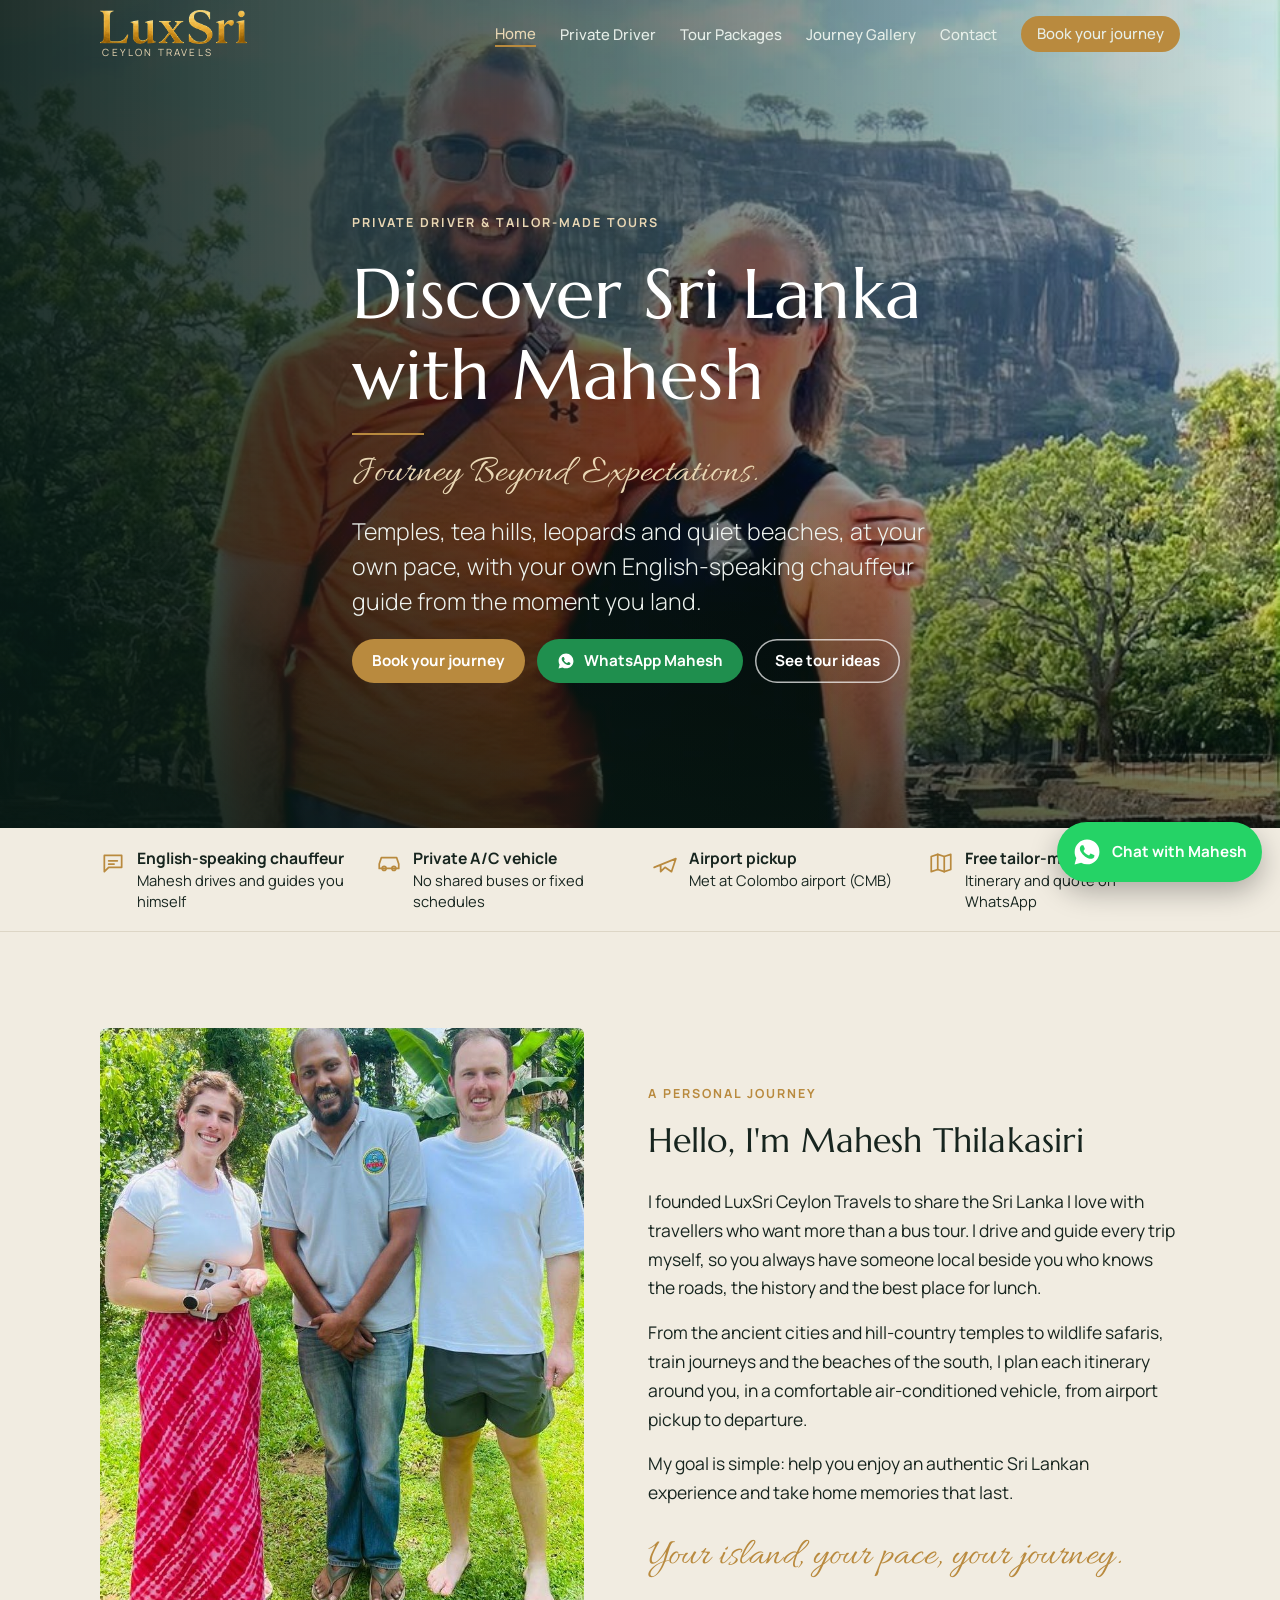
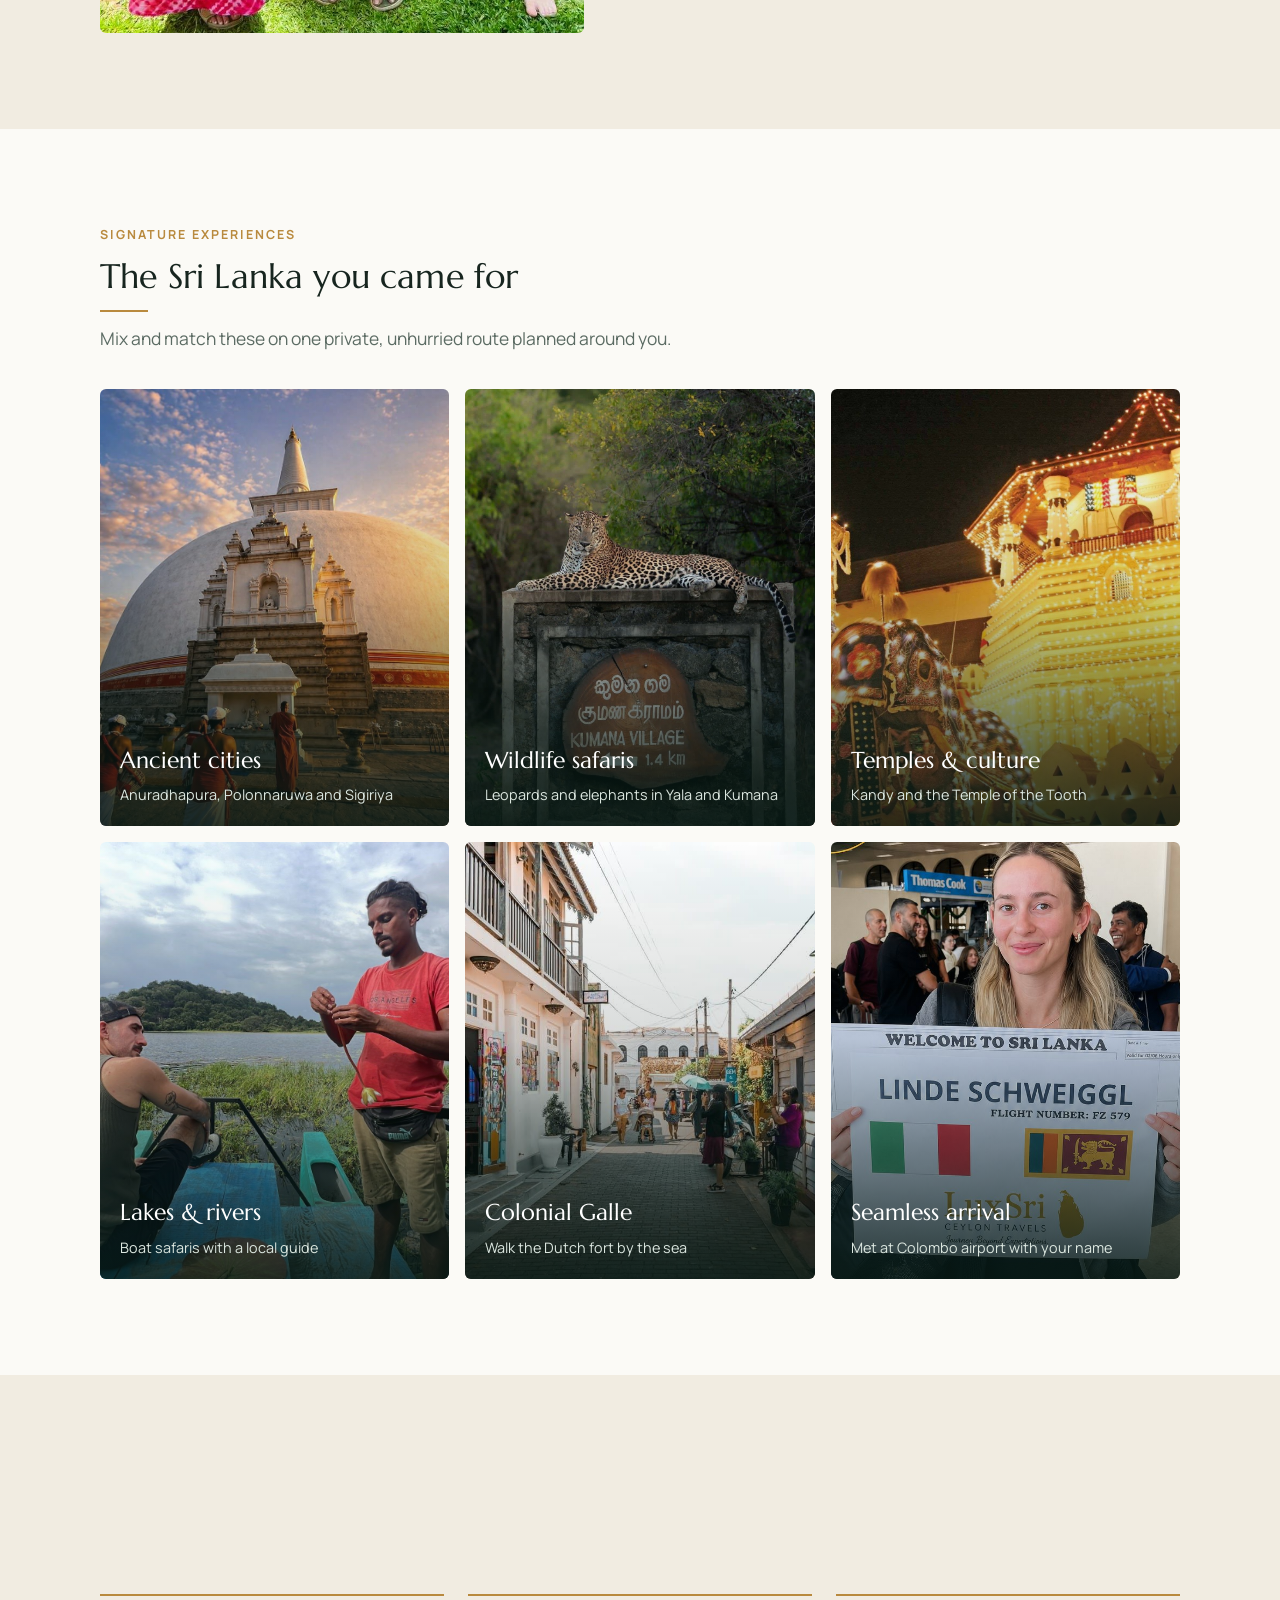
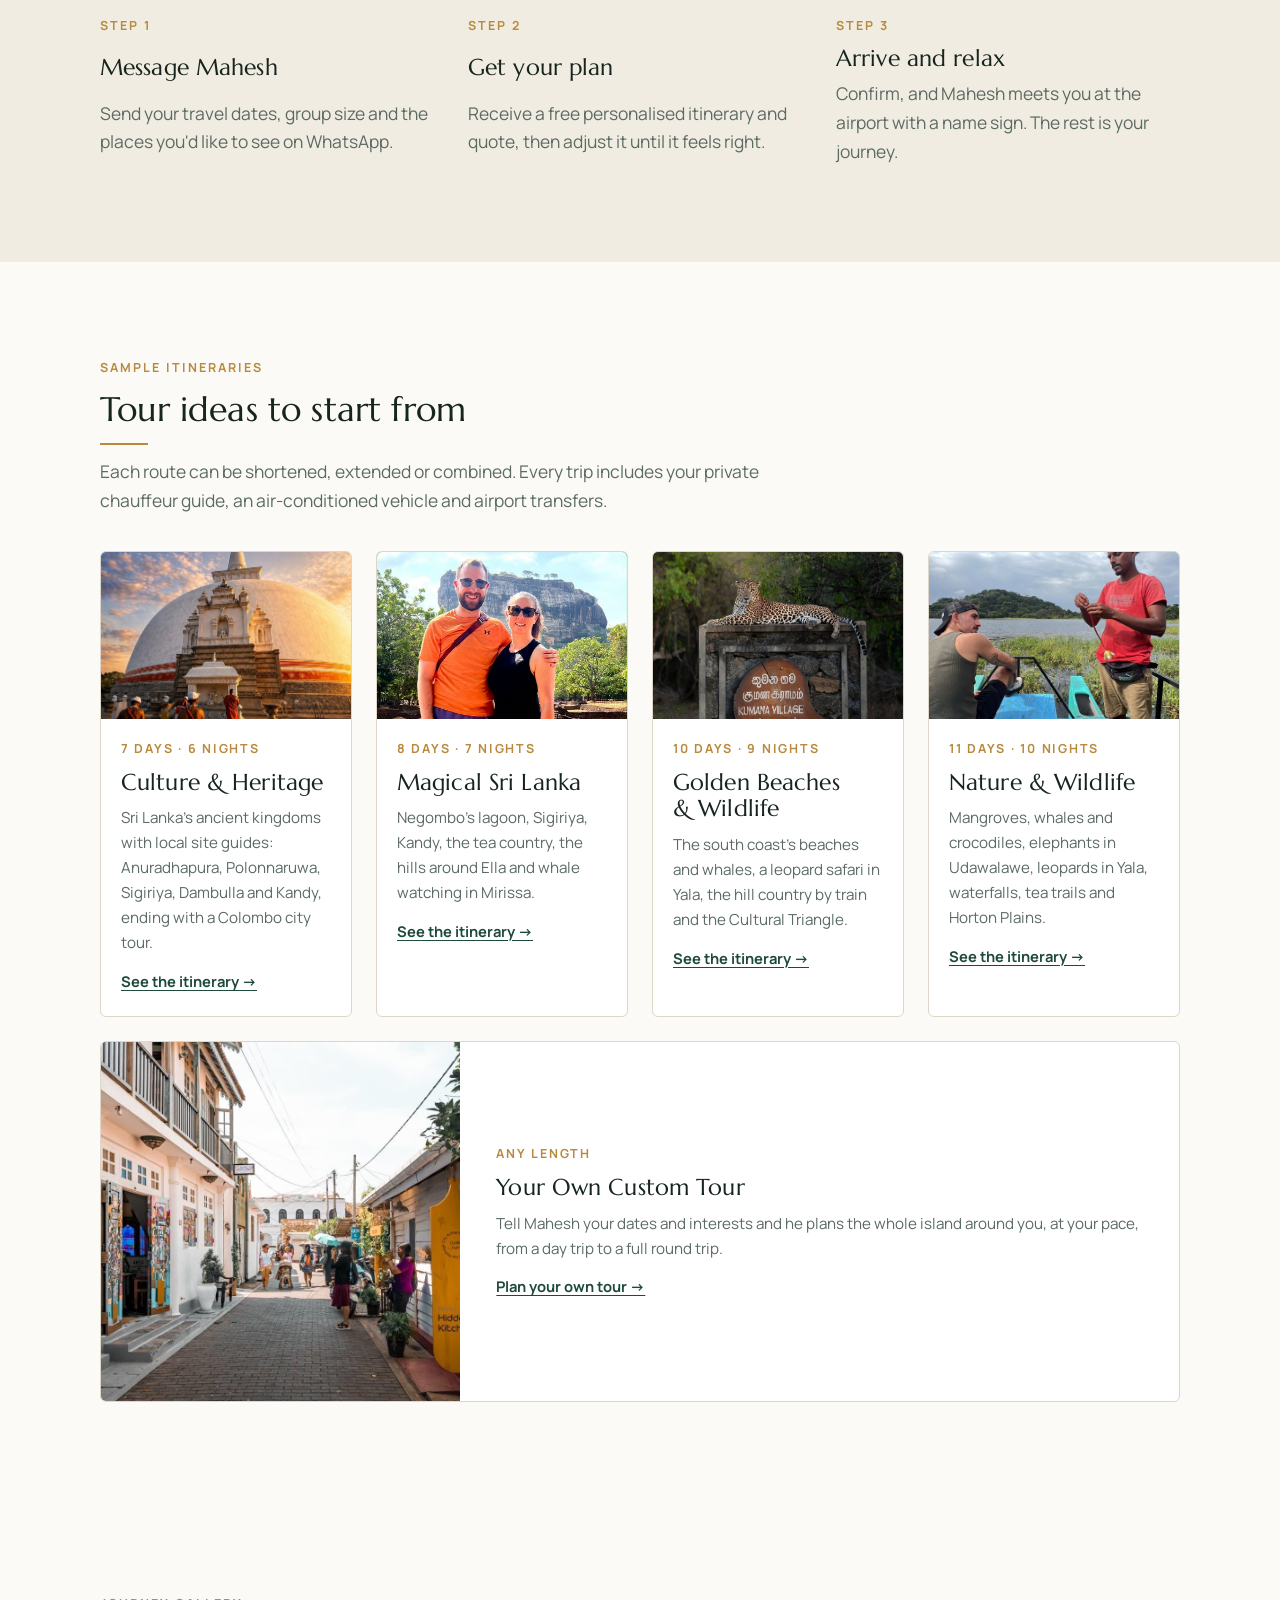
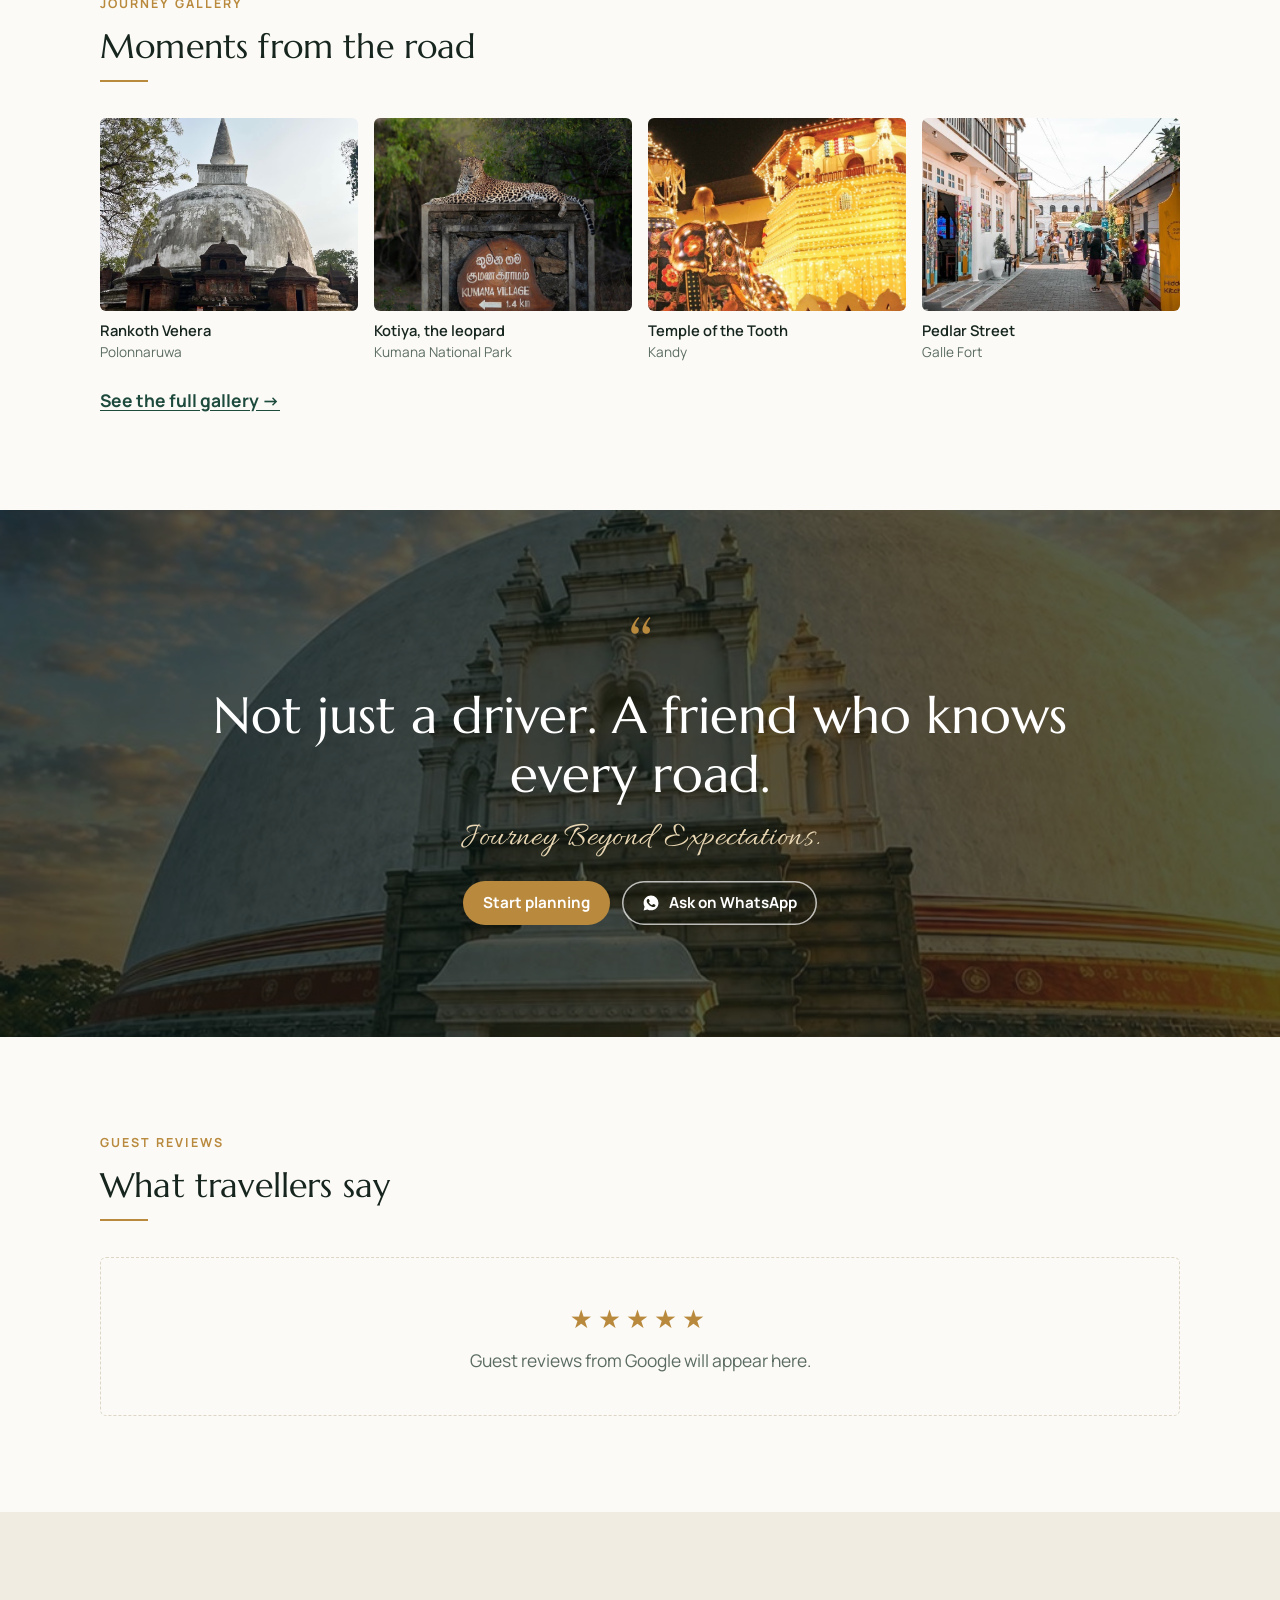
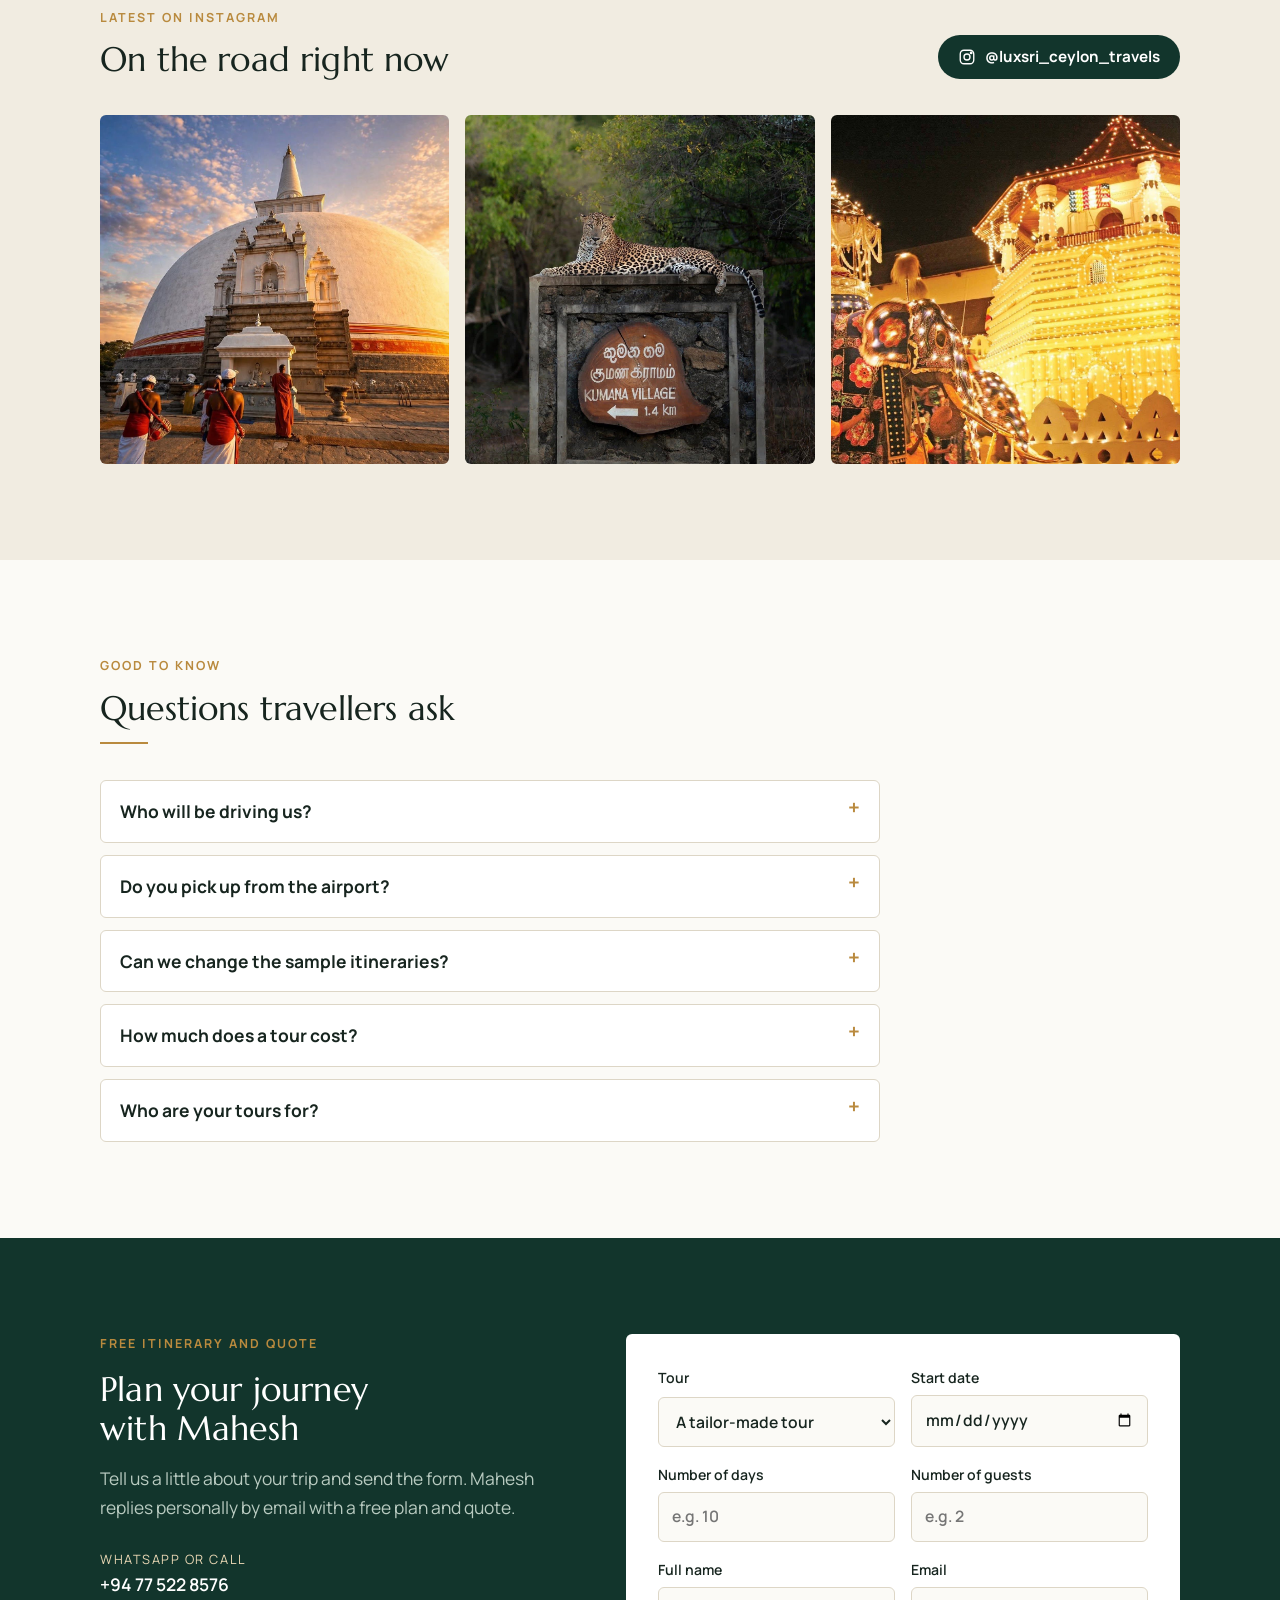
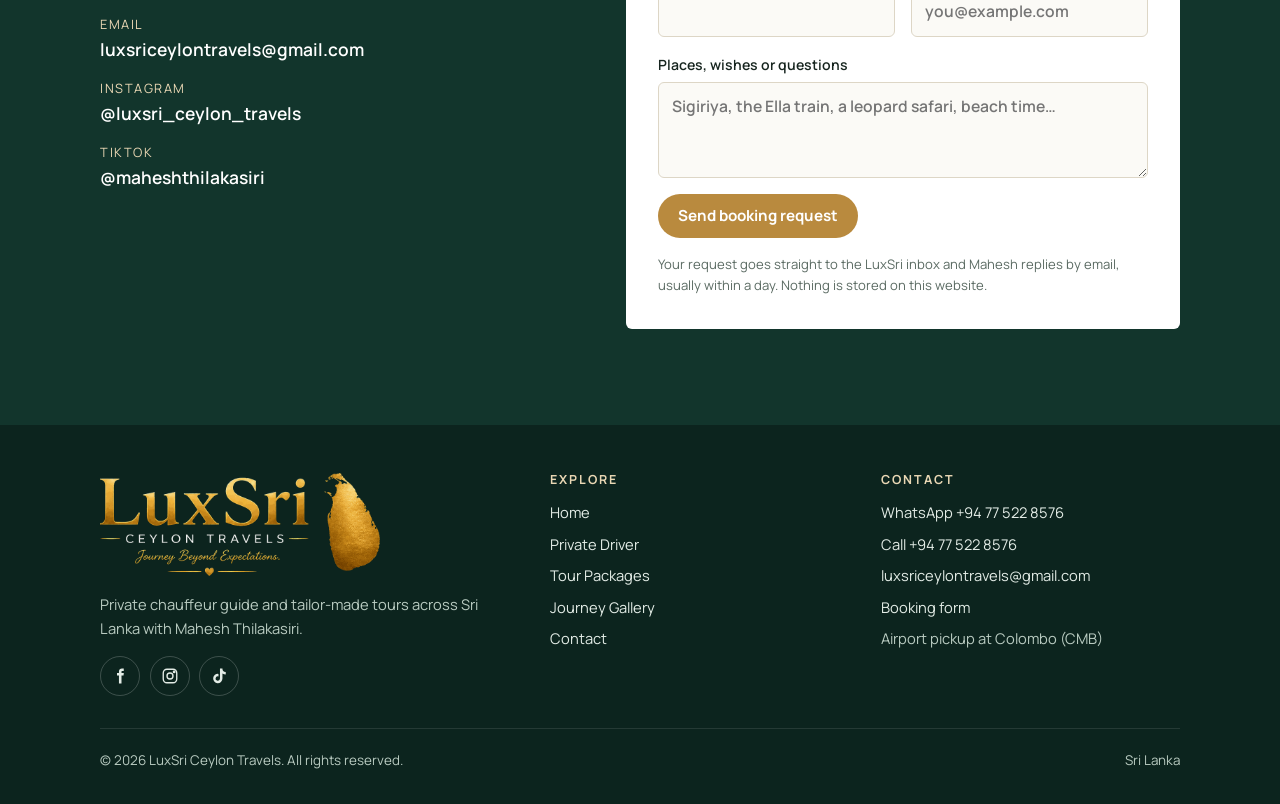
==== commit 9e202f02: "Add files via upload" ====
--- a/index.html
+++ b/index.html
@@ -12,12 +12,13 @@
 <meta property="og:title" content="Private Driver &amp; Tailor-Made Sri Lanka Tours | LuxSri Ceylon Travels">
 <meta property="og:description" content="Explore Sri Lanka with Mahesh Thilakasiri, your English-speaking private chauffeur guide. Tailor-made tours, A/C vehicle and Colombo airport pickup. Free itinerary on WhatsApp.">
 <meta property="og:url" content="https://www.luxsri.lk/">
-<meta property="og:image" content="https://www.luxsri.lk/assets/img/sigiriya-guests.jpg">
+<meta property="og:image" content="https://www.luxsri.lk/assets/img/og-logo.jpg">
 <meta name="twitter:card" content="summary_large_image">
-<link rel="icon" href="./assets/favicon.svg" type="image/svg+xml">
+<link rel="icon" href="./assets/img/favicon.png" type="image/png">
+<link rel="apple-touch-icon" href="./assets/img/apple-touch-icon.png">
 <link rel="preconnect" href="https://fonts.googleapis.com">
 <link rel="preconnect" href="https://fonts.gstatic.com" crossorigin>
-<link rel="stylesheet" href="https://fonts.googleapis.com/css2?family=Marcellus&family=Manrope:wght@300;400;500;600;700&display=swap">
+<link rel="stylesheet" href="https://fonts.googleapis.com/css2?family=Allura&family=Marcellus&family=Manrope:wght@300;400;500;600;700&display=swap">
 <link rel="stylesheet" href="./assets/site.css">
 <script type="application/ld+json">{"@context": "https://schema.org", "@type": "TravelAgency", "@id": "https://www.luxsri.lk/#business", "name": "LuxSri Ceylon Travels", "url": "https://www.luxsri.lk/", "image": "https://www.luxsri.lk/assets/img/sigiriya-guests.jpg", "telephone": "+94775228576", "email": "luxsriceylontravels@gmail.com", "slogan": "Journey Beyond Expectations", "description": "Private English-speaking chauffeur guide and tailor-made Sri Lanka tours with Mahesh Thilakasiri.", "areaServed": {"@type": "Country", "name": "Sri Lanka"}, "address": {"@type": "PostalAddress", "addressCountry": "LK"}, "founder": {"@type": "Person", "name": "Mahesh Thilakasiri"}, "sameAs": ["https://www.facebook.com/profile.php?id=61587585470639", "https://www.instagram.com/luxsri_ceylon_travels/", "https://www.tiktok.com/@maheshthilakasiri"]}</script>
 <script type="application/ld+json">{"@context": "https://schema.org", "@type": "FAQPage", "mainEntity": [{"@type": "Question", "name": "Who will be driving us?", "acceptedAnswer": {"@type": "Answer", "text": "Mahesh Thilakasiri, the founder of LuxSri Ceylon Travels, is your English-speaking private chauffeur guide for the whole trip."}}, {"@type": "Question", "name": "Do you pick up from the airport?", "acceptedAnswer": {"@type": "Answer", "text": "Yes. Airport pickup and drop-off at Colombo Bandaranaike International Airport (CMB) is included, and private transfers can go anywhere in Sri Lanka."}}, {"@type": "Question", "name": "Can we change the sample itineraries?", "acceptedAnswer": {"@type": "Answer", "text": "Yes. Every tour is planned around you. The sample routes can be shortened, extended or combined, and plans can change along the way."}}, {"@type": "Question", "name": "How much does a tour cost?", "acceptedAnswer": {"@type": "Answer", "text": "It depends on your dates, route and group size. Send your details on WhatsApp and Mahesh will reply with a free personalised itinerary and quote."}}, {"@type": "Question", "name": "Who are your tours for?", "acceptedAnswer": {"@type": "Answer", "text": "Couples, families and small groups of friends who want to travel at their own pace in a private air-conditioned vehicle."}}]}</script>
@@ -26,7 +27,7 @@
 <a class="skip" href="#main">Skip to content</a>
 <header class="site-header over-hero">
   <div class="wrap">
-    <a class="brand" href="./" aria-label="LuxSri Ceylon Travels home"><svg viewBox="0 0 40 40" aria-hidden="true"><circle cx="20" cy="20" r="19" fill="none" stroke="#b98a3e" stroke-width="1.5"/><path d="M20 7c-3 5-3 9 0 13 3-4 3-8 0-13z" fill="#b98a3e"/><path d="M11 30h18M14 30V19M26 30V19M20 30v-7" stroke="#e9d7b4" stroke-width="1.6" fill="none" stroke-linecap="round"/></svg><span class="brand-name">LuxSri<small>Ceylon Travels</small></span></a>
+    <a class="brand" href="./" aria-label="LuxSri Ceylon Travels home"><span class="brand-name"><img class="brand-logo" src="./assets/img/logo-wordmark.png" alt="LuxSri" width="146" height="34"><small>Ceylon Travels</small></span></a>
     <button class="nav-toggle" type="button" aria-expanded="false" aria-controls="nav">Menu</button>
     <nav class="nav" id="nav" aria-label="Main">
       <a href="./" aria-current="page">Home</a>
@@ -46,6 +47,7 @@
     <div class="hero-copy">
       <span class="eyebrow">Private driver &amp; tailor-made tours</span>
       <h1>Discover Sri Lanka with Mahesh</h1>
+      <p class="tagline">Journey Beyond Expectations.</p>
       <p class="lead">Temples, tea hills, leopards and quiet beaches, at your own pace, with your own English-speaking chauffeur guide from the moment you land.</p>
       <div class="btn-row">
         <a class="btn btn-gold" href="./contact/">Book your journey</a>
@@ -69,7 +71,7 @@
         <p>From the ancient cities and hill-country temples to wildlife safaris, train journeys and the beaches of the south, I plan each itinerary around you, in a comfortable air-conditioned vehicle, from airport pickup to departure.</p>
         <p>My goal is simple: help you enjoy an authentic Sri Lankan experience and take home memories that last.</p>
       </div>
-      <p class="signature">Journey Beyond Expectations.</p>
+      <p class="tagline tagline-dark">Your island, your pace, your journey.</p>
     </div>
   </div>
 </section>
@@ -106,13 +108,17 @@
 <section class="band">
   <div class="wrap">
     <div class="section-head" data-reveal><span class="eyebrow">Sample itineraries</span><h2>Tour ideas to start from</h2><p class="muted">Each route can be shortened, extended or combined. Every trip includes your private chauffeur guide, an air-conditioned vehicle and airport transfers.</p></div>
-    <div class="tours"><article class="tour" data-reveal><div class="img"><img src="./assets/img/sigiriya-guests.jpg" alt="" loading="lazy" width="900" height="600"></div>
-<div class="body"><span class="days">7 days</span><h3>Cultural Triangle &amp; Kandy</h3><p>Sigiriya, Dambulla, Polonnaruwa and Anuradhapura, an elephant safari, then Kandy's Temple of the Tooth.</p>
-<a class="more" href="./sri-lanka-tour-packages/#7-day-cultural-triangle-kandy">See the itinerary →</a></div></article><article class="tour" data-reveal><div class="img"><img src="./assets/img/kumana-leopard.jpg" alt="" loading="lazy" width="900" height="600"></div>
-<div class="body"><span class="days">10 days</span><h3>Sri Lanka Highlights</h3><p>Ancient cities, tea country, the famous train to Ella, a Yala leopard safari and the south coast.</p>
-<a class="more" href="./sri-lanka-tour-packages/#10-day-sri-lanka-highlights">See the itinerary →</a></div></article><article class="tour" data-reveal><div class="img"><img src="./assets/img/pedlar-street.jpg" alt="" loading="lazy" width="900" height="600"></div>
-<div class="body"><span class="days">14 days</span><h3>Complete Sri Lanka Round Trip</h3><p>The whole island at an easy pace, from the sacred cities to an east coast safari and Galle Fort.</p>
-<a class="more" href="./sri-lanka-tour-packages/#14-day-complete-round-trip">See the itinerary →</a></div></article></div>
+    <div class="tours"><article class="tour" data-reveal><div class="img"><img src="./assets/img/ruwanweli-maha-seya.jpg" alt="" loading="lazy" width="900" height="600"></div>
+<div class="body"><span class="days">7 days · 6 nights</span><h3>Culture &amp; Heritage</h3><p>Sri Lanka's ancient kingdoms with local site guides: Anuradhapura, Polonnaruwa, Sigiriya, Dambulla and Kandy, ending with a Colombo city tour.</p>
+<a class="more" href="./sri-lanka-tour-packages/#7-day-culture-and-heritage">See the itinerary →</a></div></article><article class="tour" data-reveal><div class="img"><img src="./assets/img/sigiriya-guests.jpg" alt="" loading="lazy" width="900" height="600"></div>
+<div class="body"><span class="days">8 days · 7 nights</span><h3>Magical Sri Lanka</h3><p>Negombo's lagoon, Sigiriya, Kandy, the tea country, the hills around Ella and whale watching in Mirissa.</p>
+<a class="more" href="./sri-lanka-tour-packages/#8-day-magical-sri-lanka">See the itinerary →</a></div></article><article class="tour" data-reveal><div class="img"><img src="./assets/img/kumana-leopard.jpg" alt="" loading="lazy" width="900" height="600"></div>
+<div class="body"><span class="days">10 days · 9 nights</span><h3>Golden Beaches &amp; Wildlife</h3><p>The south coast's beaches and whales, a leopard safari in Yala, the hill country by train and the Cultural Triangle.</p>
+<a class="more" href="./sri-lanka-tour-packages/#10-day-golden-beaches-and-wildlife">See the itinerary →</a></div></article><article class="tour" data-reveal><div class="img"><img src="./assets/img/lake-boat-safari.jpg" alt="" loading="lazy" width="900" height="600"></div>
+<div class="body"><span class="days">11 days · 10 nights</span><h3>Nature &amp; Wildlife</h3><p>Mangroves, whales and crocodiles, elephants in Udawalawe, leopards in Yala, waterfalls, tea trails and Horton Plains.</p>
+<a class="more" href="./sri-lanka-tour-packages/#11-day-nature-and-wildlife">See the itinerary →</a></div></article><article class="tour tour-custom" data-reveal><div class="img"><img src="./assets/img/pedlar-street.jpg" alt="" loading="lazy" width="900" height="600"></div>
+<div class="body"><span class="days">Any length</span><h3>Your Own Custom Tour</h3><p>Tell Mahesh your dates and interests and he plans the whole island around you, at your pace, from a day trip to a full round trip.</p>
+<a class="more" href="./sri-lanka-tour-packages/#custom-tour">Plan your own tour →</a></div></article></div>
   </div>
 </section>
 <section class="band">
@@ -127,8 +133,8 @@
   <img src="./assets/img/ruwanweli-maha-seya.jpg" alt="" loading="lazy" width="1920" height="1280">
   <div class="wrap" data-reveal>
     <p class="quote-mark" aria-hidden="true">“</p>
-    <p class="quote">Journey Beyond Expectations.</p>
-    <p class="quote-by">Mahesh Thilakasiri, founder</p>
+    <p class="quote">Not just a driver. A friend who knows every road.</p>
+    <p class="quote-by tagline">Journey Beyond Expectations.</p>
     <div class="btn-row"><a class="btn btn-gold" href="./contact/">Start planning</a><a class="btn btn-ghost" href="https://wa.me/94775228576?text=Hi%20Mahesh%2C%20I%27d%20like%20to%20plan%20a%20Sri%20Lanka%20trip." target="_blank" rel="noopener"><svg viewBox="0 0 24 24" fill="currentColor" aria-hidden="true"><path d="M12.04 2C6.58 2 2.13 6.45 2.13 11.91c0 1.75.46 3.45 1.32 4.95L2.05 22l5.25-1.38a9.9 9.9 0 0 0 4.74 1.21h.01c5.46 0 9.91-4.45 9.91-9.91A9.85 9.85 0 0 0 12.04 2zm5.8 14.08c-.24.68-1.43 1.32-1.97 1.37-.5.05-1.13.07-1.83-.11-.42-.13-.96-.31-1.65-.61-2.9-1.25-4.8-4.18-4.94-4.37-.14-.19-1.18-1.57-1.18-3s.75-2.13 1.02-2.42c.26-.29.58-.36.77-.36h.55c.18 0 .42-.07.65.5.24.58.82 2 .89 2.15.07.14.12.31.02.5-.1.19-.14.31-.29.48-.14.17-.3.37-.43.5-.14.14-.29.3-.13.59.17.29.74 1.22 1.58 1.97 1.09.97 2 1.27 2.29 1.41.29.14.46.12.62-.07.17-.19.72-.84.91-1.13.19-.29.38-.24.65-.14.26.1 1.68.79 1.97.94.29.14.48.22.55.34.07.12.07.7-.17 1.38z"/></svg>Ask on WhatsApp</a></div>
   </div>
 </section>
@@ -150,7 +156,7 @@
       <div class="section-head" data-reveal><span class="eyebrow">Latest on Instagram</span><h2>On the road right now</h2></div>
       <a class="btn btn-ig" href="https://www.instagram.com/luxsri_ceylon_travels/" target="_blank" rel="noopener"><svg viewBox="0 0 24 24" fill="none" stroke="currentColor" stroke-width="1.8" aria-hidden="true"><rect x="3" y="3" width="18" height="18" rx="5"/><circle cx="12" cy="12" r="4"/><circle cx="17.5" cy="6.5" r="1" fill="currentColor"/></svg>@luxsri_ceylon_travels</a>
     </div>
-    <div class="ig-grid" data-feed="" data-fallback='[{&quot;src&quot;: &quot;./assets/img/ruwanweli-maha-seya.jpg&quot;, &quot;href&quot;: &quot;https://www.instagram.com/luxsri_ceylon_travels/&quot;}, {&quot;src&quot;: &quot;./assets/img/kumana-leopard.jpg&quot;, &quot;href&quot;: &quot;https://www.instagram.com/luxsri_ceylon_travels/&quot;}, {&quot;src&quot;: &quot;./assets/img/tooth-relic-temple.jpg&quot;, &quot;href&quot;: &quot;https://www.instagram.com/luxsri_ceylon_travels/&quot;}, {&quot;src&quot;: &quot;./assets/img/lake-boat-safari.jpg&quot;, &quot;href&quot;: &quot;https://www.instagram.com/luxsri_ceylon_travels/&quot;}, {&quot;src&quot;: &quot;./assets/img/pedlar-street.jpg&quot;, &quot;href&quot;: &quot;https://www.instagram.com/luxsri_ceylon_travels/&quot;}, {&quot;src&quot;: &quot;./assets/img/airport-welcome.jpg&quot;, &quot;href&quot;: &quot;https://www.instagram.com/luxsri_ceylon_travels/&quot;}, {&quot;src&quot;: &quot;./assets/img/isurumuni-viharaya.jpg&quot;, &quot;href&quot;: &quot;https://www.instagram.com/luxsri_ceylon_travels/&quot;}, {&quot;src&quot;: &quot;./assets/img/sigiriya-guests.jpg&quot;, &quot;href&quot;: &quot;https://www.instagram.com/luxsri_ceylon_travels/&quot;}, {&quot;src&quot;: &quot;./assets/img/rampart-street.jpg&quot;, &quot;href&quot;: &quot;https://www.instagram.com/luxsri_ceylon_travels/&quot;}]'><a class="ig-slot" href="https://www.instagram.com/luxsri_ceylon_travels/" target="_blank" rel="noopener"><img src="./assets/img/ruwanweli-maha-seya.jpg" alt="Recent LuxSri journey photo" loading="lazy" width="900" height="900"></a><a class="ig-slot" href="https://www.instagram.com/luxsri_ceylon_travels/" target="_blank" rel="noopener"><img src="./assets/img/kumana-leopard.jpg" alt="Recent LuxSri journey photo" loading="lazy" width="900" height="900"></a><a class="ig-slot" href="https://www.instagram.com/luxsri_ceylon_travels/" target="_blank" rel="noopener"><img src="./assets/img/tooth-relic-temple.jpg" alt="Recent LuxSri journey photo" loading="lazy" width="900" height="900"></a></div>
+    <div class="ig-grid" data-feed="" data-fallback='[{&quot;src&quot;: &quot;/assets/img/ruwanweli-maha-seya.jpg&quot;, &quot;href&quot;: &quot;https://www.instagram.com/luxsri_ceylon_travels/&quot;}, {&quot;src&quot;: &quot;/assets/img/kumana-leopard.jpg&quot;, &quot;href&quot;: &quot;https://www.instagram.com/luxsri_ceylon_travels/&quot;}, {&quot;src&quot;: &quot;/assets/img/tooth-relic-temple.jpg&quot;, &quot;href&quot;: &quot;https://www.instagram.com/luxsri_ceylon_travels/&quot;}, {&quot;src&quot;: &quot;/assets/img/lake-boat-safari.jpg&quot;, &quot;href&quot;: &quot;https://www.instagram.com/luxsri_ceylon_travels/&quot;}, {&quot;src&quot;: &quot;/assets/img/pedlar-street.jpg&quot;, &quot;href&quot;: &quot;https://www.instagram.com/luxsri_ceylon_travels/&quot;}, {&quot;src&quot;: &quot;/assets/img/airport-welcome.jpg&quot;, &quot;href&quot;: &quot;https://www.instagram.com/luxsri_ceylon_travels/&quot;}, {&quot;src&quot;: &quot;/assets/img/isurumuni-viharaya.jpg&quot;, &quot;href&quot;: &quot;https://www.instagram.com/luxsri_ceylon_travels/&quot;}, {&quot;src&quot;: &quot;/assets/img/sigiriya-guests.jpg&quot;, &quot;href&quot;: &quot;https://www.instagram.com/luxsri_ceylon_travels/&quot;}, {&quot;src&quot;: &quot;/assets/img/rampart-street.jpg&quot;, &quot;href&quot;: &quot;https://www.instagram.com/luxsri_ceylon_travels/&quot;}]'><a class="ig-slot" href="https://www.instagram.com/luxsri_ceylon_travels/" target="_blank" rel="noopener"><img src="./assets/img/ruwanweli-maha-seya.jpg" alt="Recent LuxSri journey photo" loading="lazy" width="900" height="900"></a><a class="ig-slot" href="https://www.instagram.com/luxsri_ceylon_travels/" target="_blank" rel="noopener"><img src="./assets/img/kumana-leopard.jpg" alt="Recent LuxSri journey photo" loading="lazy" width="900" height="900"></a><a class="ig-slot" href="https://www.instagram.com/luxsri_ceylon_travels/" target="_blank" rel="noopener"><img src="./assets/img/tooth-relic-temple.jpg" alt="Recent LuxSri journey photo" loading="lazy" width="900" height="900"></a></div>
   </div>
 </section>
 
@@ -167,11 +173,11 @@
       <div class="stack">
         <span class="eyebrow">Free itinerary and quote</span>
         <h2>Plan your journey with Mahesh</h2>
-        <p class="muted">Tell us a little about your trip and send it by email or WhatsApp. Mahesh replies personally with a free plan and quote.</p>
+        <p class="muted">Tell us a little about your trip and send the form. Mahesh replies personally by email with a free plan and quote.</p>
       </div>
       <ul class="contact-list">
-        <li><span>WhatsApp or call</span><a href="https://wa.me/94775228576?text=Hi%20Mahesh%2C%20I%27d%20like%20to%20plan%20a%20Sri%20Lanka%20trip." target="_blank" rel="noopener">+94 77 522 8576</a></li><li><span>Email</span><a href="mailto:luxsriceylontravels@gmail.com">luxsriceylontravels@gmail.com</a></li>
-        
+        <li><span>WhatsApp or call</span><a href="https://wa.me/94775228576?text=Hi%20Mahesh%2C%20I%27d%20like%20to%20plan%20a%20Sri%20Lanka%20trip." target="_blank" rel="noopener">+94 77 522 8576</a></li>
+        <li><span>Email</span><a href="mailto:luxsriceylontravels@gmail.com">luxsriceylontravels@gmail.com</a></li>
         <li><span>Instagram</span><a href="https://www.instagram.com/luxsri_ceylon_travels/" target="_blank" rel="noopener">@luxsri_ceylon_travels</a></li>
         <li><span>TikTok</span><a href="https://www.tiktok.com/@maheshthilakasiri" target="_blank" rel="noopener">@maheshthilakasiri</a></li>
       </ul>
@@ -180,7 +186,7 @@
     <form class="form" id="enquiry" data-wa="94775228576" data-key="24b297ab-ec9e-496e-abef-1b3d50e5570d" data-email="luxsriceylontravels@gmail.com" novalidate>
       
       <div class="row">
-        <label for="f-trip">Tour<select id="f-trip" name="trip"><option>A tailor-made tour</option><option>7-Day Cultural Triangle &amp; Kandy</option><option>10-Day Sri Lanka Highlights</option><option>14-Day Complete Round Trip</option><option>Day trip</option><option>Airport transfer</option></select></label>
+        <label for="f-trip">Tour<select id="f-trip" name="trip"><option>A tailor-made tour</option><option>7-Day Culture &amp; Heritage</option><option>8-Day Magical Sri Lanka</option><option>10-Day Golden Beaches &amp; Wildlife</option><option>11-Day Nature &amp; Wildlife</option><option>Day trip</option><option>Airport transfer</option></select></label>
         <label for="f-arrive">Start date<input id="f-arrive" name="arrive" type="date"></label>
       </div>
       <div class="row">
@@ -197,10 +203,9 @@
       <label class="hp" aria-hidden="true">Leave this empty<input name="botcheck" tabindex="-1" autocomplete="off"></label>
       <div class="send">
         <button class="btn btn-gold" type="submit" value="email">Send booking request</button>
-        <button class="btn btn-wa" type="submit" value="whatsapp"><svg viewBox="0 0 24 24" fill="currentColor" aria-hidden="true"><path d="M12.04 2C6.58 2 2.13 6.45 2.13 11.91c0 1.75.46 3.45 1.32 4.95L2.05 22l5.25-1.38a9.9 9.9 0 0 0 4.74 1.21h.01c5.46 0 9.91-4.45 9.91-9.91A9.85 9.85 0 0 0 12.04 2zm5.8 14.08c-.24.68-1.43 1.32-1.97 1.37-.5.05-1.13.07-1.83-.11-.42-.13-.96-.31-1.65-.61-2.9-1.25-4.8-4.18-4.94-4.37-.14-.19-1.18-1.57-1.18-3s.75-2.13 1.02-2.42c.26-.29.58-.36.77-.36h.55c.18 0 .42-.07.65.5.24.58.82 2 .89 2.15.07.14.12.31.02.5-.1.19-.14.31-.29.48-.14.17-.3.37-.43.5-.14.14-.29.3-.13.59.17.29.74 1.22 1.58 1.97 1.09.97 2 1.27 2.29 1.41.29.14.46.12.62-.07.17-.19.72-.84.91-1.13.19-.29.38-.24.65-.14.26.1 1.68.79 1.97.94.29.14.48.22.55.34.07.12.07.7-.17 1.38z"/></svg>Send on WhatsApp</button>
       </div>
       <p class="form-status" role="status" aria-live="polite" hidden></p>
-      <p class="note">Email goes straight to the LuxSri inbox; WhatsApp opens a chat with Mahesh. Nothing is stored on this website.</p>
+      <p class="note">Your request goes straight to the LuxSri inbox and Mahesh replies by email, usually within a day. Nothing is stored on this website.</p>
     </form>
   </div>
 </section>
@@ -210,8 +215,8 @@
   <div class="wrap">
     <div class="foot-grid">
       <div class="stack">
-        <a class="brand" href="./"><svg viewBox="0 0 40 40" aria-hidden="true"><circle cx="20" cy="20" r="19" fill="none" stroke="#b98a3e" stroke-width="1.5"/><path d="M20 7c-3 5-3 9 0 13 3-4 3-8 0-13z" fill="#b98a3e"/><path d="M11 30h18M14 30V19M26 30V19M20 30v-7" stroke="#e9d7b4" stroke-width="1.6" fill="none" stroke-linecap="round"/></svg><span class="brand-name">LuxSri<small>Ceylon Travels</small></span></a>
-        <p>Private chauffeur guide and tailor-made tours across Sri Lanka with Mahesh Thilakasiri. Journey Beyond Expectations.</p>
+        <a class="foot-logo" href="./" aria-label="LuxSri Ceylon Travels home"><img src="./assets/img/logo-full.png" alt="LuxSri Ceylon Travels. Journey Beyond Expectations." width="280" height="103" loading="lazy"></a>
+        <p>Private chauffeur guide and tailor-made tours across Sri Lanka with Mahesh Thilakasiri.</p>
         <div class="socials">
           <a href="https://www.facebook.com/profile.php?id=61587585470639" target="_blank" rel="noopener" aria-label="Facebook"><svg viewBox="0 0 24 24" fill="currentColor" aria-hidden="true"><path d="M14 8V6.5c0-.7.2-1.2 1.2-1.2H17V2.1A22 22 0 0 0 14.6 2C12.2 2 10.6 3.4 10.6 6.1V8H8v3.4h2.6V22H14V11.4h2.7L17.1 8z"/></svg></a>
           <a href="https://www.instagram.com/luxsri_ceylon_travels/" target="_blank" rel="noopener" aria-label="Instagram"><svg viewBox="0 0 24 24" fill="none" stroke="currentColor" stroke-width="1.8" aria-hidden="true"><rect x="3" y="3" width="18" height="18" rx="5"/><circle cx="12" cy="12" r="4"/><circle cx="17.5" cy="6.5" r="1" fill="currentColor"/></svg></a>
@@ -228,7 +233,6 @@
           <li><a href="https://wa.me/94775228576?text=Hi%20Mahesh%2C%20I%27d%20like%20to%20plan%20a%20Sri%20Lanka%20trip." target="_blank" rel="noopener">WhatsApp +94 77 522 8576</a></li>
           <li><a href="tel:+94775228576">Call +94 77 522 8576</a></li>
           <li><a href="mailto:luxsriceylontravels@gmail.com">luxsriceylontravels@gmail.com</a></li>
-          
           <li><a href="./contact/">Booking form</a></li>
           <li>Airport pickup at Colombo (CMB)</li>
         </ul>
--- a/assets/site.css
+++ b/assets/site.css
@@ -310,3 +310,32 @@
 .copy { font: inherit; font-size: .8rem; font-weight: 700; padding: .3rem .75rem; border-radius: 999px; border: 1px solid var(--line); background: var(--sand); color: var(--forest); cursor: pointer; }
 .socials-dark a { color: var(--forest); border-color: var(--line); }
 @media (max-width: 860px) { .contact-grid { grid-template-columns: 1fr; } }
+
+/* Logo and tagline (from the LuxSri brand mark) */
+.brand-name { display: grid; gap: .2rem; justify-items: start; }
+.brand-logo { display: block; height: 34px; width: auto; }
+.brand-name small { padding-left: .15rem; }
+.foot-logo { display: inline-block; }
+.foot-logo img { display: block; width: 280px; max-width: 100%; height: auto; }
+.tagline { font-family: "Allura", "Snell Roundhand", cursive; font-size: clamp(1.7rem, 1.3rem + 1.4vw, 2.4rem); line-height: 1.1; color: var(--gold-soft); margin: 0; letter-spacing: .01em; }
+.tagline-dark { color: var(--gold); }
+.hero .tagline, .page-hero .tagline { margin-top: -.2rem; font-size: clamp(1.7rem, 1.3rem + 1.4vw, 2.4rem); color: var(--gold-soft); max-width: none; }
+.quote-by.tagline { font-size: clamp(1.6rem, 1.2rem + 1.2vw, 2.1rem); }
+
+/* Day-by-day itineraries */
+.days-list .leg { display: block; font-family: var(--font-display); font-weight: 400; font-size: 1.12rem; color: var(--forest); margin-bottom: .35rem; }
+.stops { margin: 0; padding: 0; list-style: none; display: grid; gap: .25rem; }
+.days-list .stops li { display: block; border: 0; position: relative; padding: 0 0 0 1.05rem; color: var(--muted); font-size: .95rem; }
+.days-list .stops li::before { content: ""; position: absolute; left: 0; top: .62em; width: 6px; height: 6px; border-radius: 50%; background: var(--gold); }
+.tours { grid-template-columns: repeat(auto-fit, minmax(240px, 1fr)); }
+@media (min-width: 821px) { .itin .meta { position: sticky; top: 96px; align-self: start; } }
+@media (max-width: 560px) { .days-list > li { grid-template-columns: 1fr; gap: .35rem; } }
+.quote-by.tagline { text-transform: none; letter-spacing: .01em; color: var(--gold-soft); }
+@media (min-width: 900px) {
+  .tour-custom { grid-column: 1 / -1; grid-template-columns: minmax(0, 1fr) minmax(0, 2fr); grid-template-rows: none; }
+  .tour-custom .img { aspect-ratio: auto; min-height: 220px; }
+  .tour-custom .body { align-content: center; padding: 2rem 2.25rem; }
+}
+/* Sigiriya couple photo: faces sit at the very top, so never crop from the top */
+img[src*="sigiriya-guests"] { object-position: 44% 0 !important; }
+.kenburns[src*="sigiriya-guests"] { transform-origin: 44% 0; }
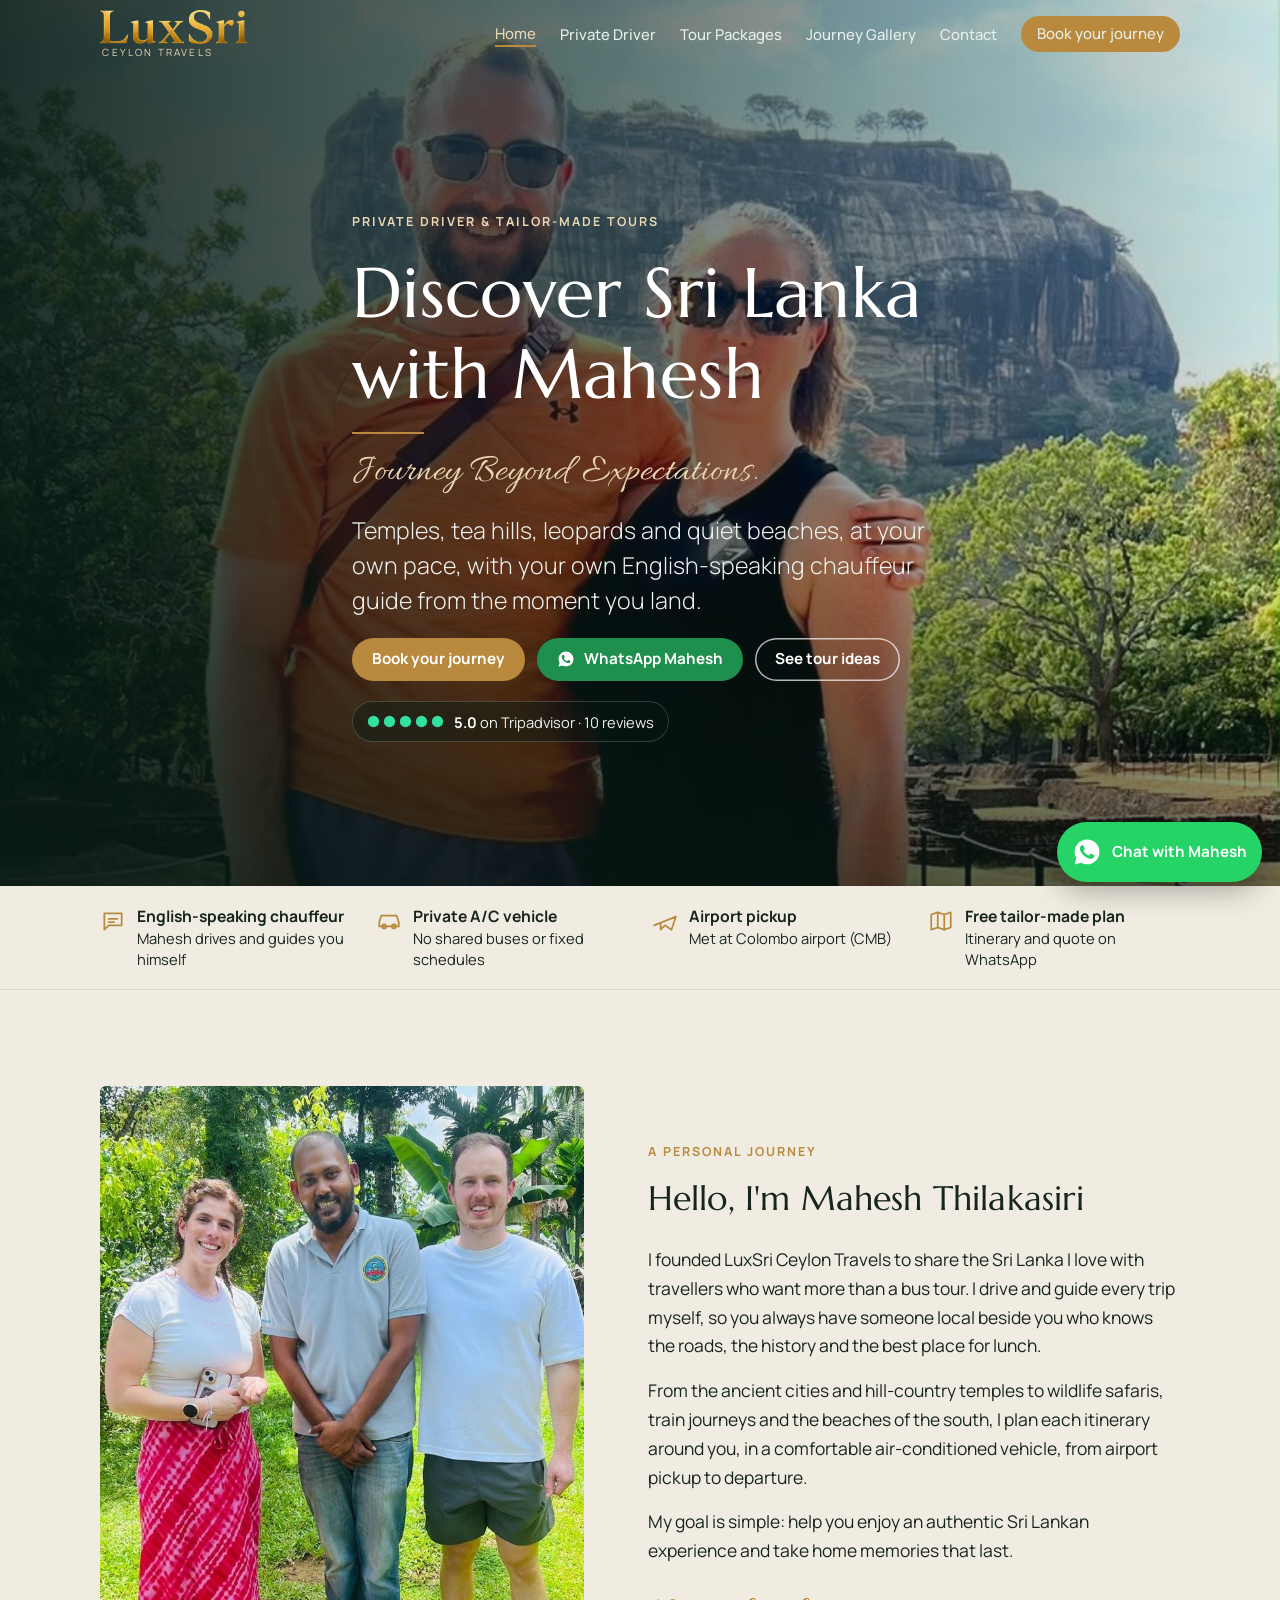
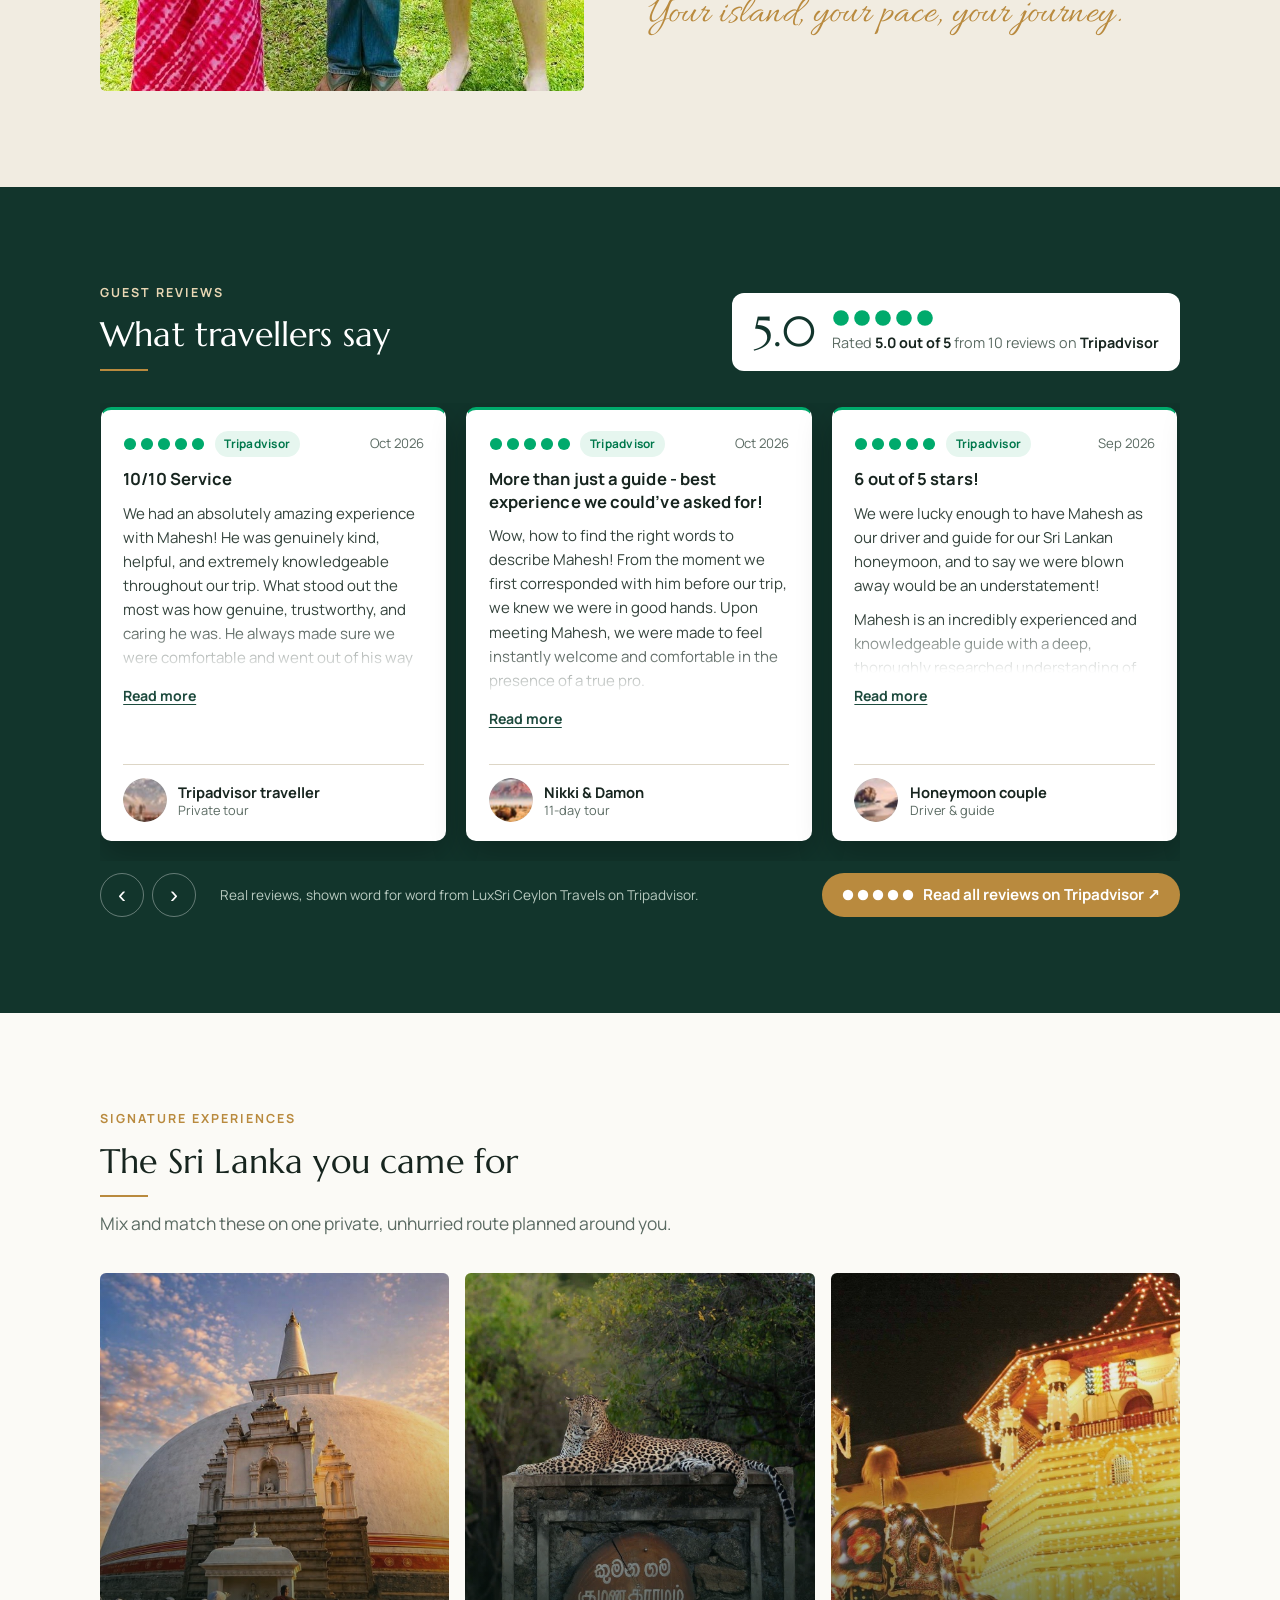
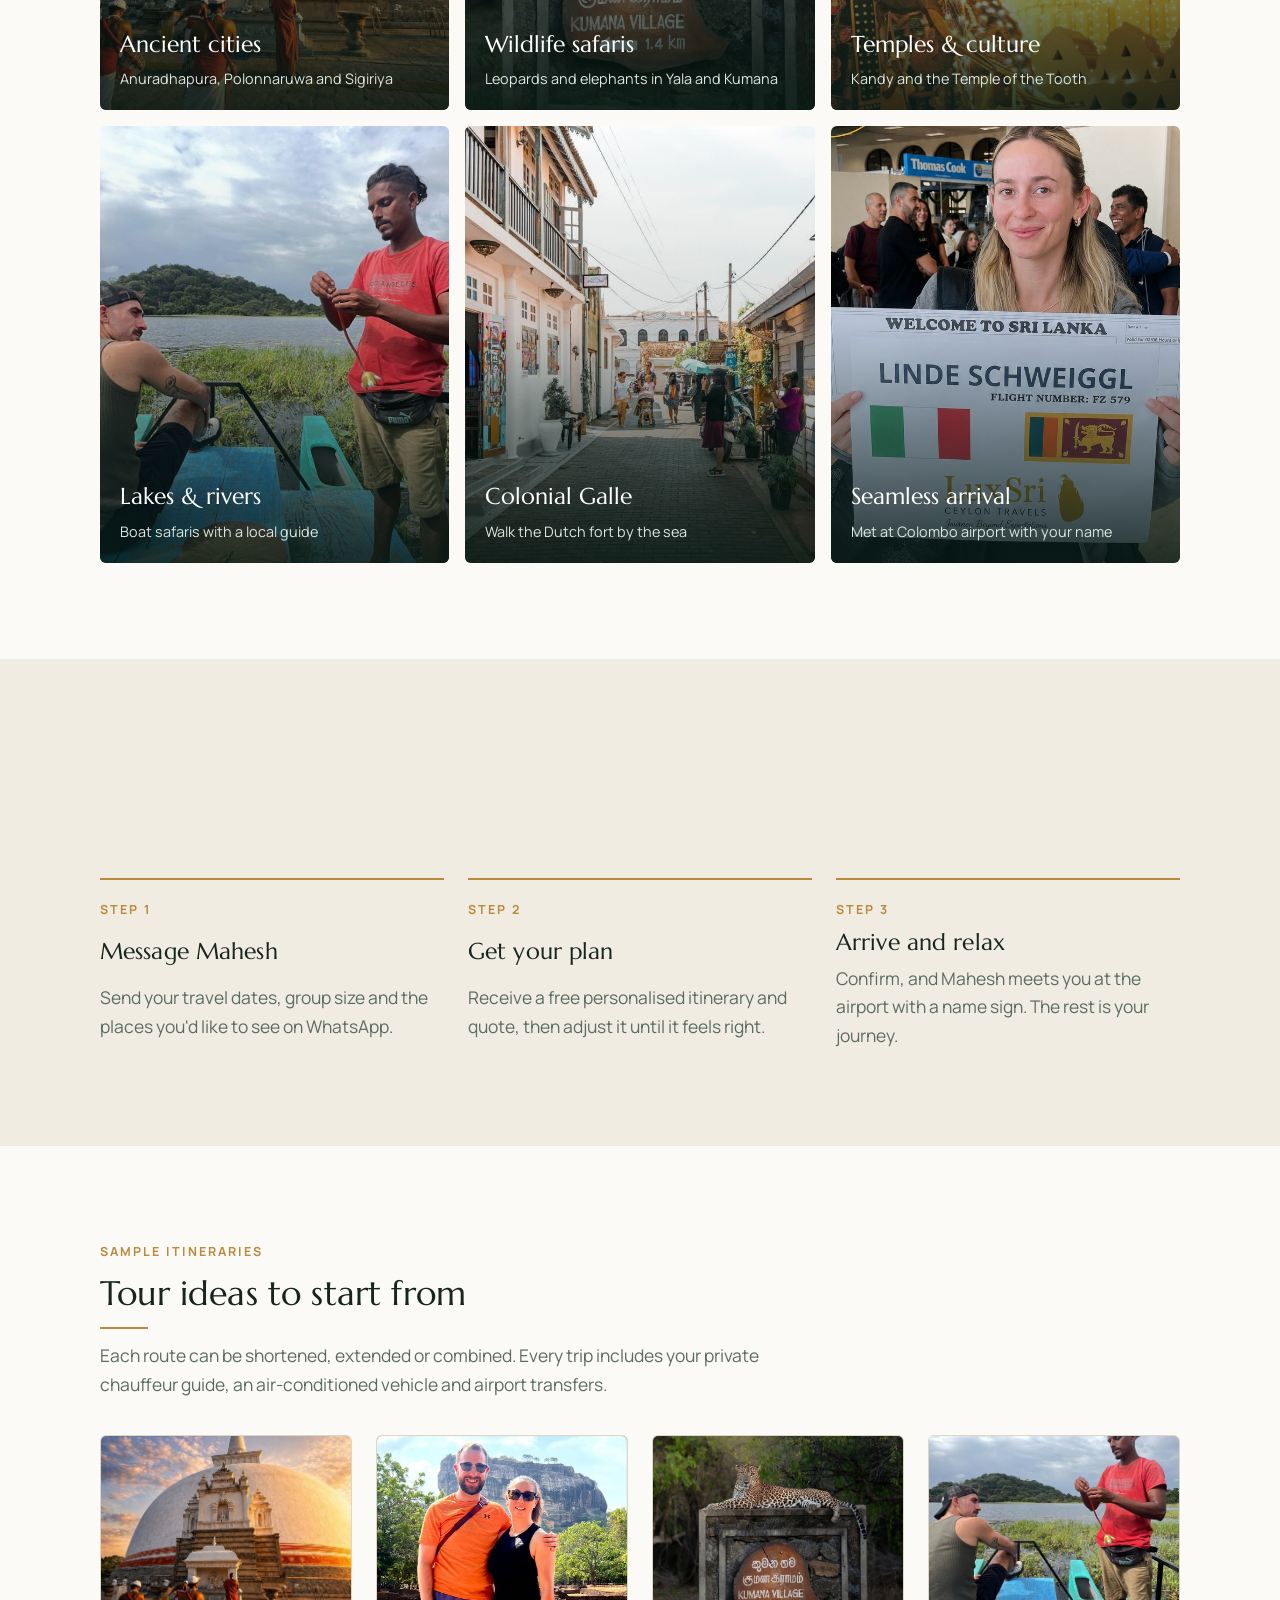
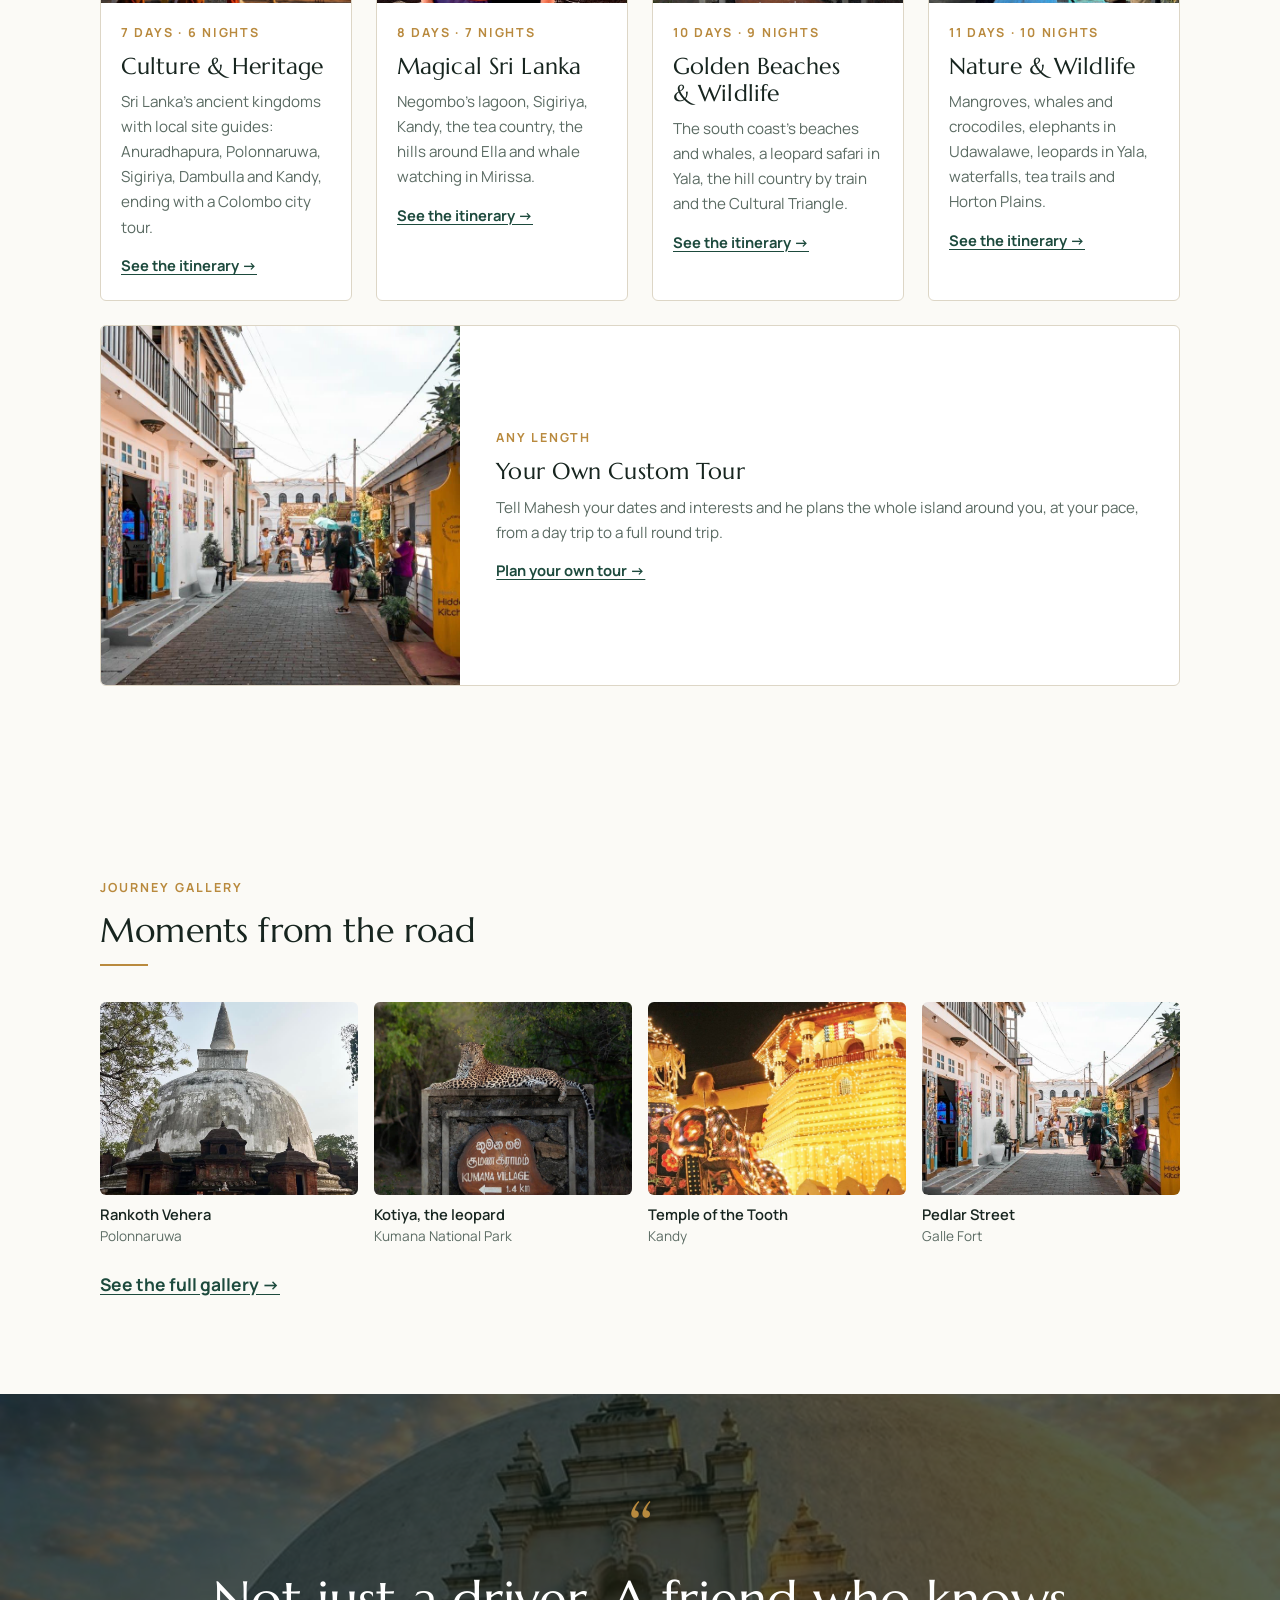
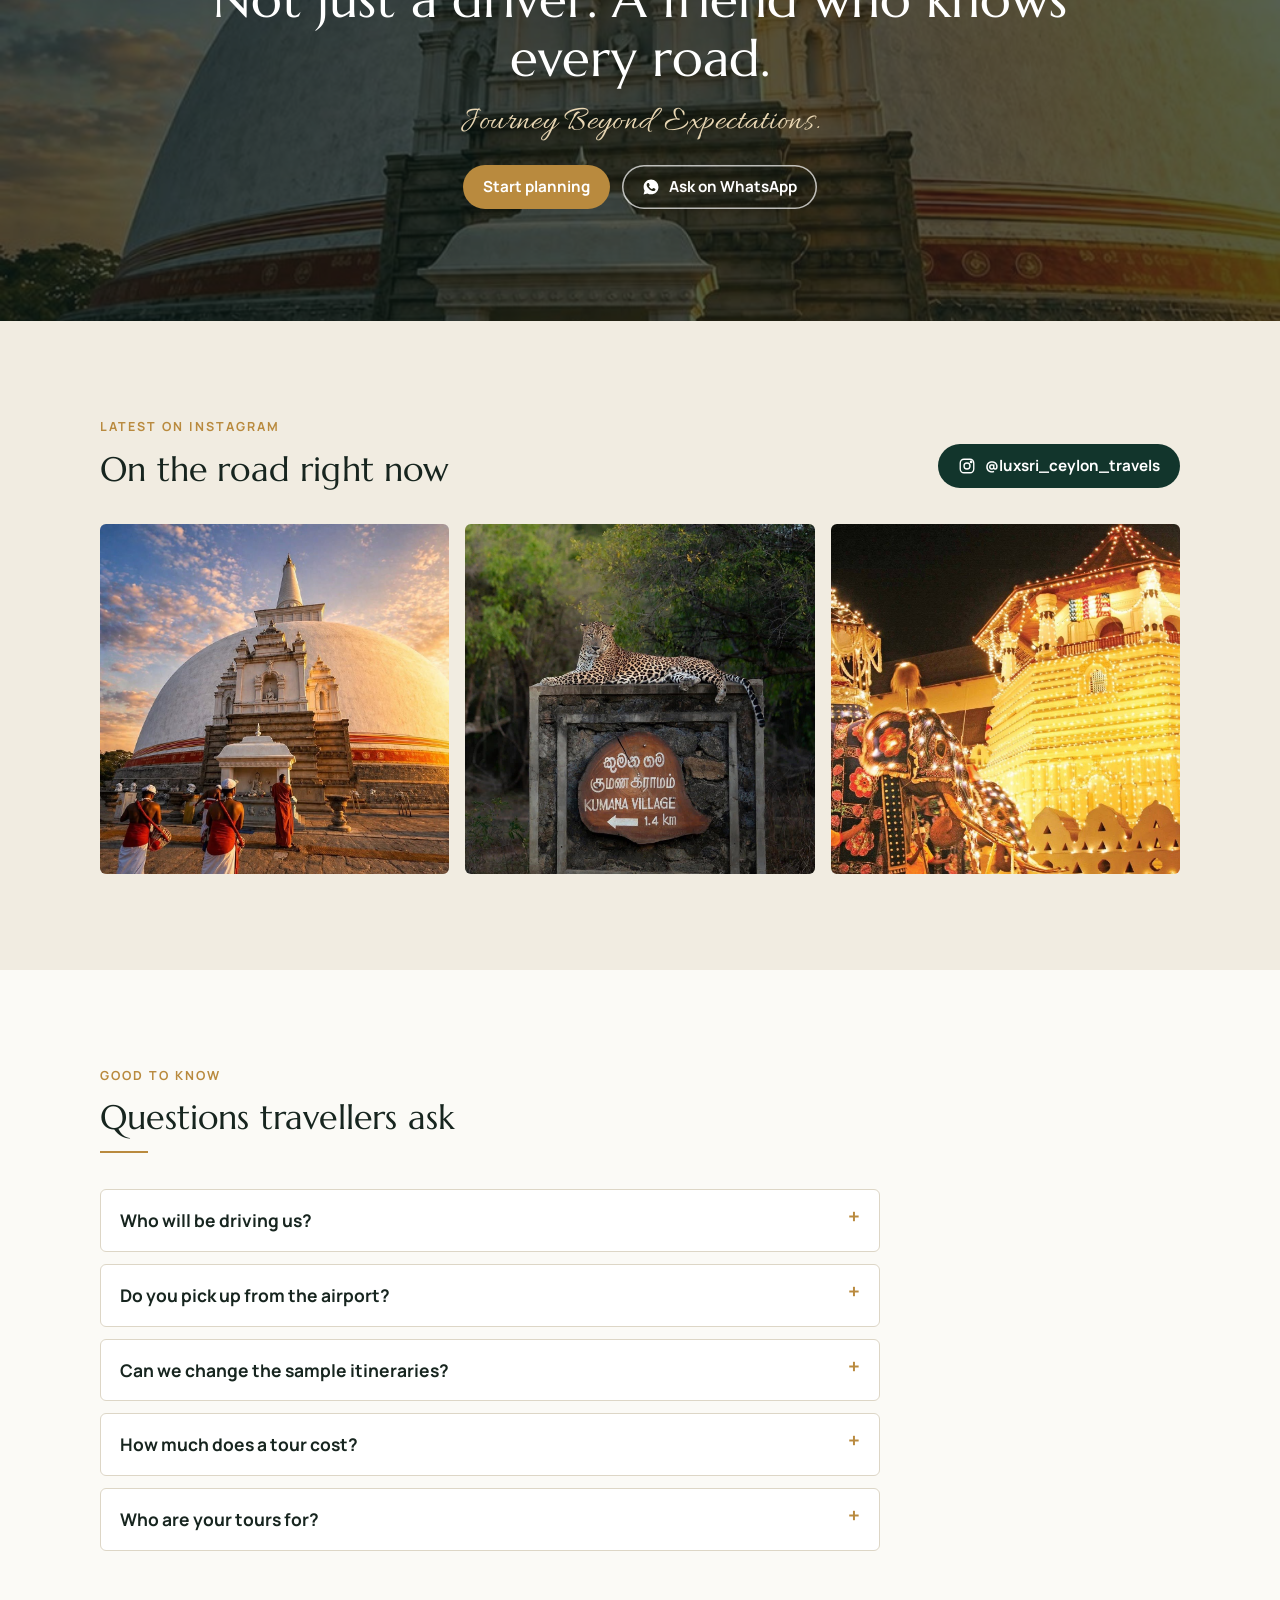
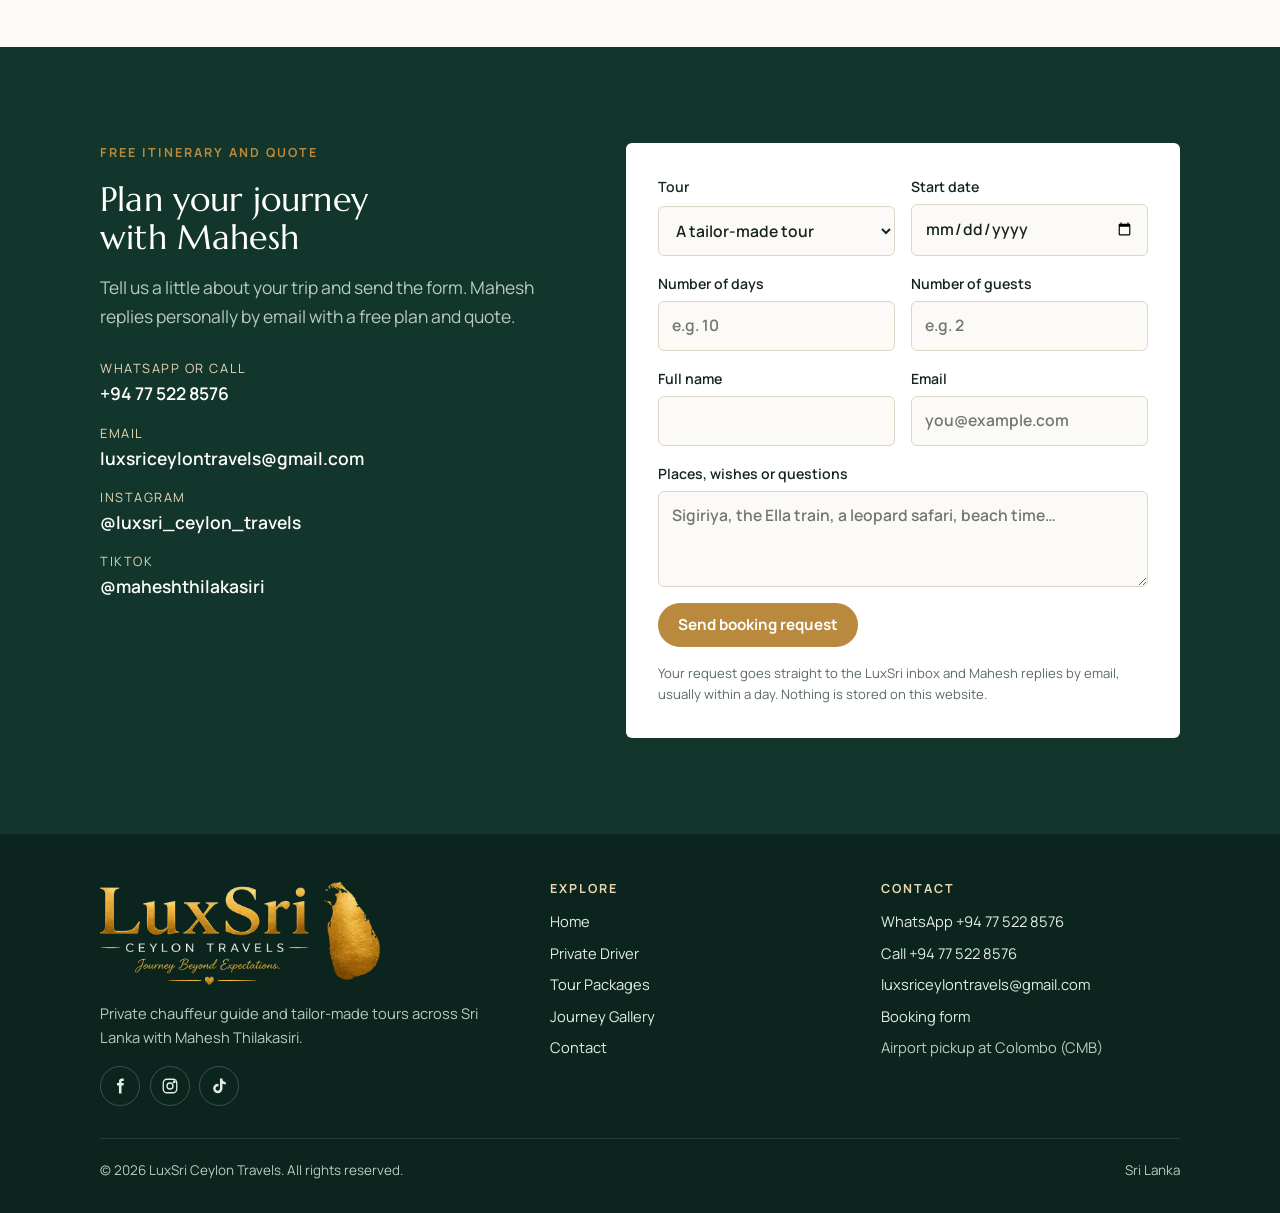
==== commit 3685df2f: "Add Tripadvisor guest reviews section and hero rating badge" ====
--- a/index.html
+++ b/index.html
@@ -54,6 +54,7 @@
         <a class="btn btn-wa" href="https://wa.me/94775228576?text=Hi%20Mahesh%2C%20I%27d%20like%20to%20plan%20a%20Sri%20Lanka%20trip." target="_blank" rel="noopener"><svg viewBox="0 0 24 24" fill="currentColor" aria-hidden="true"><path d="M12.04 2C6.58 2 2.13 6.45 2.13 11.91c0 1.75.46 3.45 1.32 4.95L2.05 22l5.25-1.38a9.9 9.9 0 0 0 4.74 1.21h.01c5.46 0 9.91-4.45 9.91-9.91A9.85 9.85 0 0 0 12.04 2zm5.8 14.08c-.24.68-1.43 1.32-1.97 1.37-.5.05-1.13.07-1.83-.11-.42-.13-.96-.31-1.65-.61-2.9-1.25-4.8-4.18-4.94-4.37-.14-.19-1.18-1.57-1.18-3s.75-2.13 1.02-2.42c.26-.29.58-.36.77-.36h.55c.18 0 .42-.07.65.5.24.58.82 2 .89 2.15.07.14.12.31.02.5-.1.19-.14.31-.29.48-.14.17-.3.37-.43.5-.14.14-.29.3-.13.59.17.29.74 1.22 1.58 1.97 1.09.97 2 1.27 2.29 1.41.29.14.46.12.62-.07.17-.19.72-.84.91-1.13.19-.29.38-.24.65-.14.26.1 1.68.79 1.97.94.29.14.48.22.55.34.07.12.07.7-.17 1.38z"/></svg>WhatsApp Mahesh</a>
         <a class="btn btn-ghost" href="./sri-lanka-tour-packages/">See tour ideas</a>
       </div>
+      <a class="hero-rating" href="#reviews"><span class="rv-bubbles" role="img" aria-label="5 of 5 bubbles"><svg viewBox="0 0 12 12" aria-hidden="true"><circle cx="6" cy="6" r="5.2"/></svg><svg viewBox="0 0 12 12" aria-hidden="true"><circle cx="6" cy="6" r="5.2"/></svg><svg viewBox="0 0 12 12" aria-hidden="true"><circle cx="6" cy="6" r="5.2"/></svg><svg viewBox="0 0 12 12" aria-hidden="true"><circle cx="6" cy="6" r="5.2"/></svg><svg viewBox="0 0 12 12" aria-hidden="true"><circle cx="6" cy="6" r="5.2"/></svg></span><span><b>5.0</b> on Tripadvisor · 10 reviews</span></a>
     </div>
   </div>
 </section>
@@ -72,6 +73,124 @@
         <p>My goal is simple: help you enjoy an authentic Sri Lankan experience and take home memories that last.</p>
       </div>
       <p class="tagline tagline-dark">Your island, your pace, your journey.</p>
+    </div>
+  </div>
+</section>
+<section class="band band-forest rv-band" id="reviews">
+  <div class="wrap">
+    <div class="rv-head">
+      <div class="section-head" data-reveal=""><span class="eyebrow">Guest reviews</span><h2>What travellers say</h2></div>
+      <div class="rv-summary">
+        <div class="rv-score">5.0</div>
+        <div class="rv-sum-text"><span class="rv-bubbles rv-bubbles-lg" role="img" aria-label="5 of 5 bubbles"><svg viewBox="0 0 12 12" aria-hidden="true"><circle cx="6" cy="6" r="5.2"/></svg><svg viewBox="0 0 12 12" aria-hidden="true"><circle cx="6" cy="6" r="5.2"/></svg><svg viewBox="0 0 12 12" aria-hidden="true"><circle cx="6" cy="6" r="5.2"/></svg><svg viewBox="0 0 12 12" aria-hidden="true"><circle cx="6" cy="6" r="5.2"/></svg><svg viewBox="0 0 12 12" aria-hidden="true"><circle cx="6" cy="6" r="5.2"/></svg></span><span>Rated <b>5.0 out of 5</b> from 10 reviews on <b>Tripadvisor</b></span></div>
+      </div>
+    </div>
+    <div class="rv-track" tabindex="0" aria-label="Guest reviews from Tripadvisor">
+<article class="rv">
+  <div class="rv-top"><span class="rv-bubbles" role="img" aria-label="5 of 5 bubbles"><svg viewBox="0 0 12 12" aria-hidden="true"><circle cx="6" cy="6" r="5.2"/></svg><svg viewBox="0 0 12 12" aria-hidden="true"><circle cx="6" cy="6" r="5.2"/></svg><svg viewBox="0 0 12 12" aria-hidden="true"><circle cx="6" cy="6" r="5.2"/></svg><svg viewBox="0 0 12 12" aria-hidden="true"><circle cx="6" cy="6" r="5.2"/></svg><svg viewBox="0 0 12 12" aria-hidden="true"><circle cx="6" cy="6" r="5.2"/></svg></span><a class="rv-src" href="https://www.tripadvisor.com/Attraction_Review-g1500185-d34255106-Reviews-LuxSri_Ceylon_Travels-Katunayake_Negombo_Western_Province.html" target="_blank" rel="noopener" title="Read this review on Tripadvisor">Tripadvisor</a><time datetime="2026-10-04">Oct 2026</time></div>
+  <h3>10/10 Service</h3>
+  <div class="rv-body is-clamped"><p>We had an absolutely amazing experience with Mahesh! He was genuinely kind, helpful, and extremely knowledgeable throughout our trip. What stood out the most was how genuine, trustworthy, and caring he was. He always made sure we were comfortable and went out of his way to make our experience special.</p><p>Mahesh was not just a great guide but also a wonderful person to have with us throughout the trip. We truly enjoyed his company and would highly recommend him to anyone visiting Sri Lanka. Thank you, Mahesh, for making our trip so memorable! ⭐⭐⭐⭐⭐</p></div>
+  <button class="rv-more" type="button" aria-expanded="false">Read more</button>
+  <footer class="rv-by">
+    <img src="[data-uri]" alt="" width="44" height="44">
+    <span class="rv-who"><strong>Tripadvisor traveller</strong><small>Private tour</small></span>
+  </footer>
+</article>
+<article class="rv">
+  <div class="rv-top"><span class="rv-bubbles" role="img" aria-label="5 of 5 bubbles"><svg viewBox="0 0 12 12" aria-hidden="true"><circle cx="6" cy="6" r="5.2"/></svg><svg viewBox="0 0 12 12" aria-hidden="true"><circle cx="6" cy="6" r="5.2"/></svg><svg viewBox="0 0 12 12" aria-hidden="true"><circle cx="6" cy="6" r="5.2"/></svg><svg viewBox="0 0 12 12" aria-hidden="true"><circle cx="6" cy="6" r="5.2"/></svg><svg viewBox="0 0 12 12" aria-hidden="true"><circle cx="6" cy="6" r="5.2"/></svg></span><a class="rv-src" href="https://www.tripadvisor.com/Attraction_Review-g1500185-d34255106-Reviews-LuxSri_Ceylon_Travels-Katunayake_Negombo_Western_Province.html" target="_blank" rel="noopener" title="Read this review on Tripadvisor">Tripadvisor</a><time datetime="2026-10-03">Oct 2026</time></div>
+  <h3>More than just a guide - best experience we could’ve asked for!</h3>
+  <div class="rv-body is-clamped"><p>Wow, how to find the right words to describe Mahesh! From the moment we first corresponded with him before our trip, we knew we were in good hands. Upon meeting Mahesh, we were made to feel instantly welcome and comfortable in the presence of a true pro.</p><p>Mahesh’s passion and extensive knowledge of all things Sri Lanka makes him more than just a driver/guide, he is as good a spokesman for his country as you could possibly want. He planned out a wonderful itinerary for us across our 11 days and tailored it to our interests, energy levels, and the weather on particular days.</p><p>Mahesh also went above and beyond in providing us with experiences well beyond what most tourists would get in Sri Lanka which made the trip feel all the more authentic and special. There were several once-in-a-lifetime moments we shared that were all thanks to Mahesh’s meticulous planning and desire to give us the best possible holiday.</p><p>But above all else, Mahesh is just a great person. It didn’t take long before the relationship went from guide to friend, and he is an absolute joy to be around - a super friendly and funny guy who loves life. We were even lucky enough to meet some of Mahesh’s family, who were also beautiful people.</p><p>In Mahesh, we have made a lifelong friend, and our trip would not have been anywhere near as memorable without him steering the ship. We would highly recommend him to anyone travelling to Sri Lanka, and will miss him dearly!!</p><p>Love Nikki and Damon :)</p></div>
+  <button class="rv-more" type="button" aria-expanded="false">Read more</button>
+  <footer class="rv-by">
+    <img src="[data-uri]" alt="" width="44" height="44">
+    <span class="rv-who"><strong>Nikki &amp; Damon</strong><small>11-day tour</small></span>
+  </footer>
+</article>
+<article class="rv">
+  <div class="rv-top"><span class="rv-bubbles" role="img" aria-label="5 of 5 bubbles"><svg viewBox="0 0 12 12" aria-hidden="true"><circle cx="6" cy="6" r="5.2"/></svg><svg viewBox="0 0 12 12" aria-hidden="true"><circle cx="6" cy="6" r="5.2"/></svg><svg viewBox="0 0 12 12" aria-hidden="true"><circle cx="6" cy="6" r="5.2"/></svg><svg viewBox="0 0 12 12" aria-hidden="true"><circle cx="6" cy="6" r="5.2"/></svg><svg viewBox="0 0 12 12" aria-hidden="true"><circle cx="6" cy="6" r="5.2"/></svg></span><a class="rv-src" href="https://www.tripadvisor.com/Attraction_Review-g1500185-d34255106-Reviews-LuxSri_Ceylon_Travels-Katunayake_Negombo_Western_Province.html" target="_blank" rel="noopener" title="Read this review on Tripadvisor">Tripadvisor</a><time datetime="2026-09-14">Sep 2026</time></div>
+  <h3>6 out of 5 stars!</h3>
+  <div class="rv-body is-clamped"><p>We were lucky enough to have Mahesh as our driver and guide for our Sri Lankan honeymoon, and to say we were blown away would be an understatement!</p><p>Mahesh is an incredibly experienced and knowledgeable guide with a deep, thoroughly researched understanding of Sri Lanka&#x27;s history, culture, and sights. While we already had an itinerary planned, whenever we had extra time, Mahesh was quick to suggest fantastic local activities and hidden gems to keep things fun and interesting.</p><p>Beyond his expertise, he is exceptionally warm, easy to talk to, and an absolute pleasure to be around which made a world of difference on such a special trip. We couldn&#x27;t thank him enough for making our honeymoon an absolute delight. If you are traveling to Sri Lanka, we cannot recommend booking Mahesh highly enough!</p></div>
+  <button class="rv-more" type="button" aria-expanded="false">Read more</button>
+  <footer class="rv-by">
+    <img src="[data-uri]" alt="" width="44" height="44">
+    <span class="rv-who"><strong>Honeymoon couple</strong><small>Driver &amp; guide</small></span>
+  </footer>
+</article>
+<article class="rv">
+  <div class="rv-top"><span class="rv-bubbles" role="img" aria-label="5 of 5 bubbles"><svg viewBox="0 0 12 12" aria-hidden="true"><circle cx="6" cy="6" r="5.2"/></svg><svg viewBox="0 0 12 12" aria-hidden="true"><circle cx="6" cy="6" r="5.2"/></svg><svg viewBox="0 0 12 12" aria-hidden="true"><circle cx="6" cy="6" r="5.2"/></svg><svg viewBox="0 0 12 12" aria-hidden="true"><circle cx="6" cy="6" r="5.2"/></svg><svg viewBox="0 0 12 12" aria-hidden="true"><circle cx="6" cy="6" r="5.2"/></svg></span><a class="rv-src" href="https://www.tripadvisor.com/Attraction_Review-g1500185-d34255106-Reviews-LuxSri_Ceylon_Travels-Katunayake_Negombo_Western_Province.html" target="_blank" rel="noopener" title="Read this review on Tripadvisor">Tripadvisor</a><time datetime="2026-09-13">Sep 2026</time></div>
+  <h3>An Authentic Srilankan experience</h3>
+  <div class="rv-body is-clamped"><p>We got to experience every side of Sri Lanka - from its beautiful nature, wildlife and culture to the food, beaches, surfing, street markets and nightlife.</p><p>What really made our 7-day trip special was having Mahesh with us throughout the journey. He was more than just our guide - he was warm, patient, thoughtful and always made sure we were comfortable and having the best experience possible. He understood the kind of trip we wanted and helped us experience Sri Lanka in a way that felt authentic and personal.</p><p>A big thank you to Mahesh for making Sri Lanka so memorable for us. It was our first trip together as friends, so it was a special milestone. Couldn’t recommend him and his company enough!</p></div>
+  <button class="rv-more" type="button" aria-expanded="false">Read more</button>
+  <footer class="rv-by">
+    <img src="[data-uri]" alt="" width="44" height="44">
+    <span class="rv-who"><strong>Group of friends</strong><small>7-day tour</small></span>
+  </footer>
+</article>
+<article class="rv">
+  <div class="rv-top"><span class="rv-bubbles" role="img" aria-label="5 of 5 bubbles"><svg viewBox="0 0 12 12" aria-hidden="true"><circle cx="6" cy="6" r="5.2"/></svg><svg viewBox="0 0 12 12" aria-hidden="true"><circle cx="6" cy="6" r="5.2"/></svg><svg viewBox="0 0 12 12" aria-hidden="true"><circle cx="6" cy="6" r="5.2"/></svg><svg viewBox="0 0 12 12" aria-hidden="true"><circle cx="6" cy="6" r="5.2"/></svg><svg viewBox="0 0 12 12" aria-hidden="true"><circle cx="6" cy="6" r="5.2"/></svg></span><a class="rv-src" href="https://www.tripadvisor.com/Attraction_Review-g1500185-d34255106-Reviews-LuxSri_Ceylon_Travels-Katunayake_Negombo_Western_Province.html" target="_blank" rel="noopener" title="Read this review on Tripadvisor">Tripadvisor</a><time datetime="2026-09-04">Sep 2026</time></div>
+  <h3>An Exceptional Local Guide Who Seamlessly Navigated Every Schedule Change</h3>
+  <div class="rv-body is-clamped"><p>An absolute game-changer for our trip to Sri Lanka. When unexpected rain or timing changes threw our original itinerary off course, Mahesh effortlessly pivoted with a backup plan that kept us right on track. He is far more than just a guide—he felt like a trusted friend traveling alongside us, boasting incredible communication and a deep, local mastery of every route and attraction. His insider knowledge of timings and logistics turned a great vacation into an unforgettable experience. Highly recommend!</p></div>
+  <button class="rv-more" type="button" aria-expanded="false">Read more</button>
+  <footer class="rv-by">
+    <img src="[data-uri]" alt="" width="44" height="44">
+    <span class="rv-who"><strong>Tripadvisor traveller</strong><small>Private tour</small></span>
+  </footer>
+</article>
+<article class="rv">
+  <div class="rv-top"><span class="rv-bubbles" role="img" aria-label="5 of 5 bubbles"><svg viewBox="0 0 12 12" aria-hidden="true"><circle cx="6" cy="6" r="5.2"/></svg><svg viewBox="0 0 12 12" aria-hidden="true"><circle cx="6" cy="6" r="5.2"/></svg><svg viewBox="0 0 12 12" aria-hidden="true"><circle cx="6" cy="6" r="5.2"/></svg><svg viewBox="0 0 12 12" aria-hidden="true"><circle cx="6" cy="6" r="5.2"/></svg><svg viewBox="0 0 12 12" aria-hidden="true"><circle cx="6" cy="6" r="5.2"/></svg></span><a class="rv-src" href="https://www.tripadvisor.com/Attraction_Review-g1500185-d34255106-Reviews-LuxSri_Ceylon_Travels-Katunayake_Negombo_Western_Province.html" target="_blank" rel="noopener" title="Read this review on Tripadvisor">Tripadvisor</a><time datetime="2026-06-14">Jun 2026</time></div>
+  <h3>Let’s start this review with one word… WOW! 🤩</h3>
+  <div class="rv-body is-clamped"><p>After having a disappointing experience in Negombo, I was honestly a little hesitant to put my trust in another guide. However, from the moment I met Mahesh, those worries disappeared. He was absolutely brilliant.</p><p>I travelled with Mahesh from Negombo to Anuradhapura, and what could have been a long journey felt effortless. Along the way, we stopped at a local stall to enjoy a fresh coconut drink, which was such a great little experience. Mahesh’s excellent English, friendly personality, and genuine passion for Sri Lanka made the journey feel quick and enjoyable.</p><p>Today, Mahesh took me around the incredible sights of Anuradhapura, and his knowledge truly stood out. His passion for the history, culture, and heritage of the area was clear in every story he shared. He has a special talent for bringing the past to life and making every location feel meaningful.</p><p>We also explored another local monument, where I got to try a traditional orange drink and simply enjoy the beautiful surroundings. These small, authentic moments are exactly what make travelling in Sri Lanka so memorable.</p><p>If you are lucky enough to have Mahesh as your guide, you are in for an amazing experience. Trust is such an important part of travelling, and I can genuinely say that Mahesh puts your experience first. He doesn’t just show you Sri Lanka, he helps you truly experience it.</p><p>I would highly recommend him to anyone visiting Sri Lanka. 🇱🇰</p></div>
+  <button class="rv-more" type="button" aria-expanded="false">Read more</button>
+  <footer class="rv-by">
+    <img src="[data-uri]" alt="" width="44" height="44">
+    <span class="rv-who"><strong>Solo traveller</strong><small>Negombo to Anuradhapura</small></span>
+  </footer>
+</article>
+<article class="rv">
+  <div class="rv-top"><span class="rv-bubbles" role="img" aria-label="5 of 5 bubbles"><svg viewBox="0 0 12 12" aria-hidden="true"><circle cx="6" cy="6" r="5.2"/></svg><svg viewBox="0 0 12 12" aria-hidden="true"><circle cx="6" cy="6" r="5.2"/></svg><svg viewBox="0 0 12 12" aria-hidden="true"><circle cx="6" cy="6" r="5.2"/></svg><svg viewBox="0 0 12 12" aria-hidden="true"><circle cx="6" cy="6" r="5.2"/></svg><svg viewBox="0 0 12 12" aria-hidden="true"><circle cx="6" cy="6" r="5.2"/></svg></span><a class="rv-src" href="https://www.tripadvisor.com/Attraction_Review-g1500185-d34255106-Reviews-LuxSri_Ceylon_Travels-Katunayake_Negombo_Western_Province.html" target="_blank" rel="noopener" title="Read this review on Tripadvisor">Tripadvisor</a><time datetime="2026-05-26">May 2026</time></div>
+  <h3>Luxsiri - a wonderful experience</h3>
+  <div class="rv-body is-clamped"><p>Mahesh of luxsiri travels is a great tour curator and his personalised ,detailed and friendly approach made our trip to Sri Lanka a very nice and memorable one.</p><p>He is very punctual and has a deep knowledge about Sri Lankas rich history and Heritage. He is everything rolled into one and is an ideal one stop shop for those visiting Sri Lanka.</p><p>My best wishes to Mahesh and lux siri for a very successful journey ahead .</p></div>
+  <button class="rv-more" type="button" aria-expanded="false">Read more</button>
+  <footer class="rv-by">
+    <img src="[data-uri]" alt="" width="44" height="44">
+    <span class="rv-who"><strong>Tripadvisor traveller</strong><small>Heritage tour</small></span>
+  </footer>
+</article>
+<article class="rv">
+  <div class="rv-top"><span class="rv-bubbles" role="img" aria-label="5 of 5 bubbles"><svg viewBox="0 0 12 12" aria-hidden="true"><circle cx="6" cy="6" r="5.2"/></svg><svg viewBox="0 0 12 12" aria-hidden="true"><circle cx="6" cy="6" r="5.2"/></svg><svg viewBox="0 0 12 12" aria-hidden="true"><circle cx="6" cy="6" r="5.2"/></svg><svg viewBox="0 0 12 12" aria-hidden="true"><circle cx="6" cy="6" r="5.2"/></svg><svg viewBox="0 0 12 12" aria-hidden="true"><circle cx="6" cy="6" r="5.2"/></svg></span><a class="rv-src" href="https://www.tripadvisor.com/Attraction_Review-g1500185-d34255106-Reviews-LuxSri_Ceylon_Travels-Katunayake_Negombo_Western_Province.html" target="_blank" rel="noopener" title="Read this review on Tripadvisor">Tripadvisor</a><time datetime="2026-05-02">May 2026</time></div>
+  <h3>A welcoming tour of Sri Lanka that came from the heart</h3>
+  <div class="rv-body is-clamped"><p>Mahesh made us feel like guests in his home while taking us around the SW of Sri Lanka on a 10 day tour. We experienced an honest and insightful insight into Sri Lankan history and daily life.</p><p>A lot of other tourists referred to their guide as “a guide” when we chatted to them and we never felt like Mahesh was a guide, we felt like he was a new friend taking us to his favourite places. He tailored a set tour to how we felt that day and if the weather changed or we felt more tired some days compared to others, he would amend the agenda for us.</p><p>The country itself was incredible with an amazing sense of community and purpose. Cannot wait to go back.</p></div>
+  <button class="rv-more" type="button" aria-expanded="false">Read more</button>
+  <footer class="rv-by">
+    <img src="[data-uri]" alt="" width="44" height="44">
+    <span class="rv-who"><strong>Tripadvisor traveller</strong><small>10-day tour</small></span>
+  </footer>
+</article>
+<article class="rv">
+  <div class="rv-top"><span class="rv-bubbles" role="img" aria-label="5 of 5 bubbles"><svg viewBox="0 0 12 12" aria-hidden="true"><circle cx="6" cy="6" r="5.2"/></svg><svg viewBox="0 0 12 12" aria-hidden="true"><circle cx="6" cy="6" r="5.2"/></svg><svg viewBox="0 0 12 12" aria-hidden="true"><circle cx="6" cy="6" r="5.2"/></svg><svg viewBox="0 0 12 12" aria-hidden="true"><circle cx="6" cy="6" r="5.2"/></svg><svg viewBox="0 0 12 12" aria-hidden="true"><circle cx="6" cy="6" r="5.2"/></svg></span><a class="rv-src" href="https://www.tripadvisor.com/Attraction_Review-g1500185-d34255106-Reviews-LuxSri_Ceylon_Travels-Katunayake_Negombo_Western_Province.html" target="_blank" rel="noopener" title="Read this review on Tripadvisor">Tripadvisor</a><time datetime="2026-03-21">Mar 2026</time></div>
+  <h3>The best experience you could want.</h3>
+  <div class="rv-body is-clamped"><p>Can’t recommend Mahesh enough.</p><p>My wife and I had the pleasure of Mahesh guiding us round Sri Lanka for 10-days. He is a super nice guy, very knowledgeable and open about his country and culture plus every location we went to. He also has the inside track with guides and sorted us out with little perks along the way. Nothing was too much trouble; whether anticipating needs and pre-emptively suggesting changes to our itinerary to better suite our style of travel; taking us on additional side-trips or meeting up to help us with street food selections and making sure we got the best cinnamon and vanilla off the market. If you go with Mahesh, you’re in good hands.</p></div>
+  <button class="rv-more" type="button" aria-expanded="false">Read more</button>
+  <footer class="rv-by">
+    <img src="[data-uri]" alt="" width="44" height="44">
+    <span class="rv-who"><strong>Couple</strong><small>10-day tour</small></span>
+  </footer>
+</article>
+<article class="rv">
+  <div class="rv-top"><span class="rv-bubbles" role="img" aria-label="5 of 5 bubbles"><svg viewBox="0 0 12 12" aria-hidden="true"><circle cx="6" cy="6" r="5.2"/></svg><svg viewBox="0 0 12 12" aria-hidden="true"><circle cx="6" cy="6" r="5.2"/></svg><svg viewBox="0 0 12 12" aria-hidden="true"><circle cx="6" cy="6" r="5.2"/></svg><svg viewBox="0 0 12 12" aria-hidden="true"><circle cx="6" cy="6" r="5.2"/></svg><svg viewBox="0 0 12 12" aria-hidden="true"><circle cx="6" cy="6" r="5.2"/></svg></span><a class="rv-src" href="https://www.tripadvisor.com/Attraction_Review-g1500185-d34255106-Reviews-LuxSri_Ceylon_Travels-Katunayake_Negombo_Western_Province.html" target="_blank" rel="noopener" title="Read this review on Tripadvisor">Tripadvisor</a><time datetime="2026-03-16">Mar 2026</time></div>
+  <h3>Knowledgeable and committed.</h3>
+  <div class="rv-body"><p>Mahesh has been an unbelievable host for his country.</p><p>He has done everything for me while keeping my &quot;solo&quot; feeling too. Doing what I want, when I want.</p><p>His culture is impressive and commitment to share is unique.</p></div>
+  
+  <footer class="rv-by">
+    <img src="[data-uri]" alt="" width="44" height="44">
+    <span class="rv-who"><strong>Solo traveller</strong><small>Private tour</small></span>
+  </footer>
+</article>
+    </div>
+    <div class="rv-foot">
+      <div class="rv-nav"><button type="button" class="rv-prev" aria-label="Previous reviews">‹</button><button type="button" class="rv-next" aria-label="Next reviews">›</button></div>
+      <p class="rv-note">Real reviews, shown word for word from LuxSri Ceylon Travels on Tripadvisor.</p>
+      <a class="btn btn-ta" href="https://www.tripadvisor.com/Attraction_Review-g1500185-d34255106-Reviews-LuxSri_Ceylon_Travels-Katunayake_Negombo_Western_Province.html" target="_blank" rel="noopener"><span class="rv-bubbles rv-bubbles-w" role="img" aria-label="5 of 5 bubbles"><svg viewBox="0 0 12 12" aria-hidden="true"><circle cx="6" cy="6" r="5.2"/></svg><svg viewBox="0 0 12 12" aria-hidden="true"><circle cx="6" cy="6" r="5.2"/></svg><svg viewBox="0 0 12 12" aria-hidden="true"><circle cx="6" cy="6" r="5.2"/></svg><svg viewBox="0 0 12 12" aria-hidden="true"><circle cx="6" cy="6" r="5.2"/></svg><svg viewBox="0 0 12 12" aria-hidden="true"><circle cx="6" cy="6" r="5.2"/></svg></span>Read all reviews on Tripadvisor ↗</a>
     </div>
   </div>
 </section>
@@ -139,16 +258,6 @@
   </div>
 </section>
 
-<section class="band" id="reviews">
-  <div class="wrap">
-    <div class="section-head" data-reveal><span class="eyebrow">Guest reviews</span><h2>What travellers say</h2></div>
-    <div class="reviews"><div class="reviews-empty">
-      <p class="stars" aria-hidden="true">★★★★★</p>
-      <p>Guest reviews from Google will appear here.</p>
-    </div></div>
-    
-  </div>
-</section>
 
 <section class="band band-sand" id="instagram">
   <div class="wrap">
--- a/assets/site.css
+++ b/assets/site.css
@@ -339,3 +339,91 @@
 /* Sigiriya couple photo: faces sit at the very top, so never crop from the top */
 img[src*="sigiriya-guests"] { object-position: 44% 0 !important; }
 .kenburns[src*="sigiriya-guests"] { transform-origin: 44% 0; }
+
+/* Tour packages: each tour is its own block, alternating shades */
+.tour-jump { display: flex; flex-wrap: wrap; align-items: center; gap: .5rem; margin-bottom: 2rem; }
+.tour-jump span { font-size: .78rem; letter-spacing: .14em; text-transform: uppercase; font-weight: 700; color: var(--muted); margin-right: .4rem; }
+.tour-jump a { text-decoration: none; background: #fff; border: 1px solid var(--line); border-radius: 999px; padding: .4rem .9rem; font-size: .9rem; color: var(--forest); }
+.tour-jump a b { color: var(--gold); font-weight: 700; margin-right: .2rem; }
+.tour-jump a:hover { border-color: var(--gold); }
+.itins { gap: 1.75rem; }
+.itin { scroll-margin-top: 88px; background: #fff; border: 1px solid var(--line); border-top: 4px solid var(--gold); border-radius: 10px; padding: clamp(1.25rem, 3vw, 2.25rem); box-shadow: 0 10px 30px rgba(18,53,44,.06); }
+.itin:last-child { border-bottom: 1px solid var(--line); padding-bottom: clamp(1.25rem, 3vw, 2.25rem); }
+.itin:nth-child(even) { background: #e9f0ec; border-color: #cfdcd4; border-top-color: var(--forest-2); }
+.itin:nth-child(even) .days-list li { border-bottom-color: #c9d8cf; }
+.itin:nth-child(even) .route li { background: #fff; }
+.itin-top { margin: 1.25rem 0 0; text-align: right; font-size: .88rem; }
+.itin-top a { color: var(--muted); }
+
+/* Mahesh with guests: faces sit near the top, so never crop from the top */
+.split .photo img { object-position: 50% 0; }
+img[src*="mahesh-with-guests"] { object-position: 50% 8% !important; }
+@media (max-width: 820px) { .split .photo { aspect-ratio: 4 / 4.2; } }
+
+
+/* Guest reviews (Tripadvisor) */
+.rv-band { scroll-margin-top: 70px; }
+.rv-band .rv, .rv-band .rv h3 { color: var(--ink); }
+.rv-band .rv-head .eyebrow { color: var(--gold-soft); }
+.rv-band .rv-note { color: #b9cbc1; }
+.rv-band .btn-ta { background: var(--gold); }
+.rv-band .btn-ta:hover { background: #a67a33; }
+.rv-band .rv-summary { border-color: transparent; }
+.rv-band .rv-nav button { border-color: rgba(255,255,255,.35); background: transparent; color: #fff; }
+.rv-band .rv-track { scrollbar-color: rgba(255,255,255,.35) transparent; }
+.rv-band .rv { border-color: transparent; border-top-color: var(--ta); box-shadow: 0 14px 34px rgba(0,0,0,.25); }
+.rv-band .rv-head h2::after { background: var(--gold); }
+/* Hero rating badge */
+.hero-rating { display: inline-flex; align-items: center; gap: .6rem; color: #eef3ef; text-decoration: none; font-size: .92rem; background: rgba(8,26,21,.45); border: 1px solid rgba(255,255,255,.18); border-radius: 999px; padding: .45rem .9rem; justify-self: start; backdrop-filter: blur(4px); }
+.hero-rating b { color: #fff; }
+.hero-rating:hover { border-color: var(--gold-soft); }
+.hero-rating .rv-bubbles svg { width: 13px; height: 13px; }
+.hero-rating .rv-bubbles { color: #34e0a1; }
+/* Contact page review card */
+.card-review { border-top: 3px solid var(--ta); }
+.card-review blockquote { margin: 0; font-family: var(--font-display); font-size: 1.25rem; line-height: 1.35; color: var(--forest); }
+.card-review .rv-top { width: 100%; }
+.card-review .rv-link { font-size: .88rem; font-weight: 700; }
+:root { --ta: #00aa6c; }
+.rv-head { display: flex; flex-wrap: wrap; justify-content: space-between; align-items: end; gap: 1.25rem 2rem; margin-bottom: 2rem; }
+.rv-head .section-head { margin-bottom: 0; }
+.rv-summary { display: flex; align-items: center; gap: 1rem; background: #fff; border: 1px solid var(--line); border-radius: 12px; padding: .9rem 1.25rem; }
+.rv-score { font-family: var(--font-display); font-size: 2.6rem; line-height: 1; color: var(--forest); }
+.rv-sum-text { display: grid; gap: .3rem; font-size: .9rem; color: var(--muted); }
+.rv-sum-text b { color: var(--ink); font-weight: 700; }
+.rv-bubbles { display: inline-flex; gap: 3px; color: var(--ta); }
+.rv-bubbles svg { width: 14px; height: 14px; fill: currentColor; }
+.rv-bubbles-lg svg { width: 18px; height: 18px; }
+.rv-bubbles-w { color: #fff; } .rv-bubbles-w svg { width: 12px; height: 12px; }
+.rv-track { display: grid; grid-auto-flow: column; grid-auto-columns: calc((100% - 2.5rem) / 3); gap: 1.25rem; overflow-x: auto; scroll-snap-type: x mandatory; scroll-padding: 0; padding: .25rem .1rem 1.25rem; scrollbar-width: thin; align-items: stretch; }
+.rv-track:focus-visible { outline: 3px solid var(--gold); outline-offset: 4px; }
+.rv { scroll-snap-align: start; background: #fff; border: 1px solid var(--line); border-top: 3px solid var(--ta); border-radius: 10px; padding: 1.35rem 1.35rem 1.1rem; display: flex; flex-direction: column; gap: .7rem; box-shadow: 0 10px 30px rgba(18,53,44,.06); }
+.rv-top { display: flex; align-items: center; gap: .6rem; }
+.rv-top time { margin-left: auto; }
+.rv-top time { font-size: .82rem; color: var(--muted); }
+.rv h3 { font-family: var(--font-body); font-weight: 700; font-size: 1.04rem; line-height: 1.35; }
+.rv-body { display: grid; gap: .6rem; font-size: .94rem; line-height: 1.6; color: #34433c; }
+.rv-body.is-clamped { max-height: 11.4em; overflow: hidden; -webkit-mask-image: linear-gradient(180deg, #000 70%, transparent); mask-image: linear-gradient(180deg, #000 70%, transparent); }
+.rv-more { align-self: flex-start; background: none; border: 0; padding: 0; font: inherit; font-size: .88rem; font-weight: 700; color: var(--forest-2); cursor: pointer; text-decoration: underline; text-underline-offset: 3px; }
+.rv-by { margin-top: auto; display: flex; align-items: center; gap: .7rem; padding-top: .85rem; border-top: 1px solid var(--line); }
+.rv-by img { width: 44px; height: 44px; border-radius: 50%; object-fit: cover; flex: none; }
+.rv-who { display: grid; line-height: 1.25; min-width: 0; }
+.rv-who strong { font-size: .92rem; }
+.rv-who small { font-size: .8rem; color: var(--muted); }
+.rv-src { flex: none; font-size: .74rem; font-weight: 700; letter-spacing: .02em; color: #00784c; background: #e6f6ef; border-radius: 999px; padding: .2rem .6rem; text-decoration: none; white-space: nowrap; }
+.rv-src:hover { background: #d3efe2; }
+.rv-foot { display: flex; flex-wrap: wrap; align-items: center; gap: 1rem 1.5rem; margin-top: .75rem; }
+.rv-nav { display: flex; gap: .5rem; }
+.rv-nav button { width: 44px; height: 44px; border-radius: 50%; border: 1px solid var(--line); background: #fff; color: var(--forest); font-size: 1.5rem; line-height: 1; cursor: pointer; }
+.rv-nav button:hover { border-color: var(--gold); }
+.rv-note { font-size: .85rem; color: var(--muted); flex: 1 1 16rem; }
+.btn-ta { background: var(--forest); color: #fff; }
+.btn-ta:hover { background: var(--forest-2); }
+@media (max-width: 900px) { .rv-track { grid-auto-columns: calc((100% - 1.25rem) / 2); } }
+@media (max-width: 600px) {
+  .rv-track { grid-auto-columns: 86%; gap: .9rem; }
+  .rv-nav { display: none; }
+  .rv-summary { width: 100%; }
+  .rv-foot .btn-ta { width: 100%; justify-content: center; }
+  .rv-foot .btn-ta .rv-bubbles { display: none; }
+}
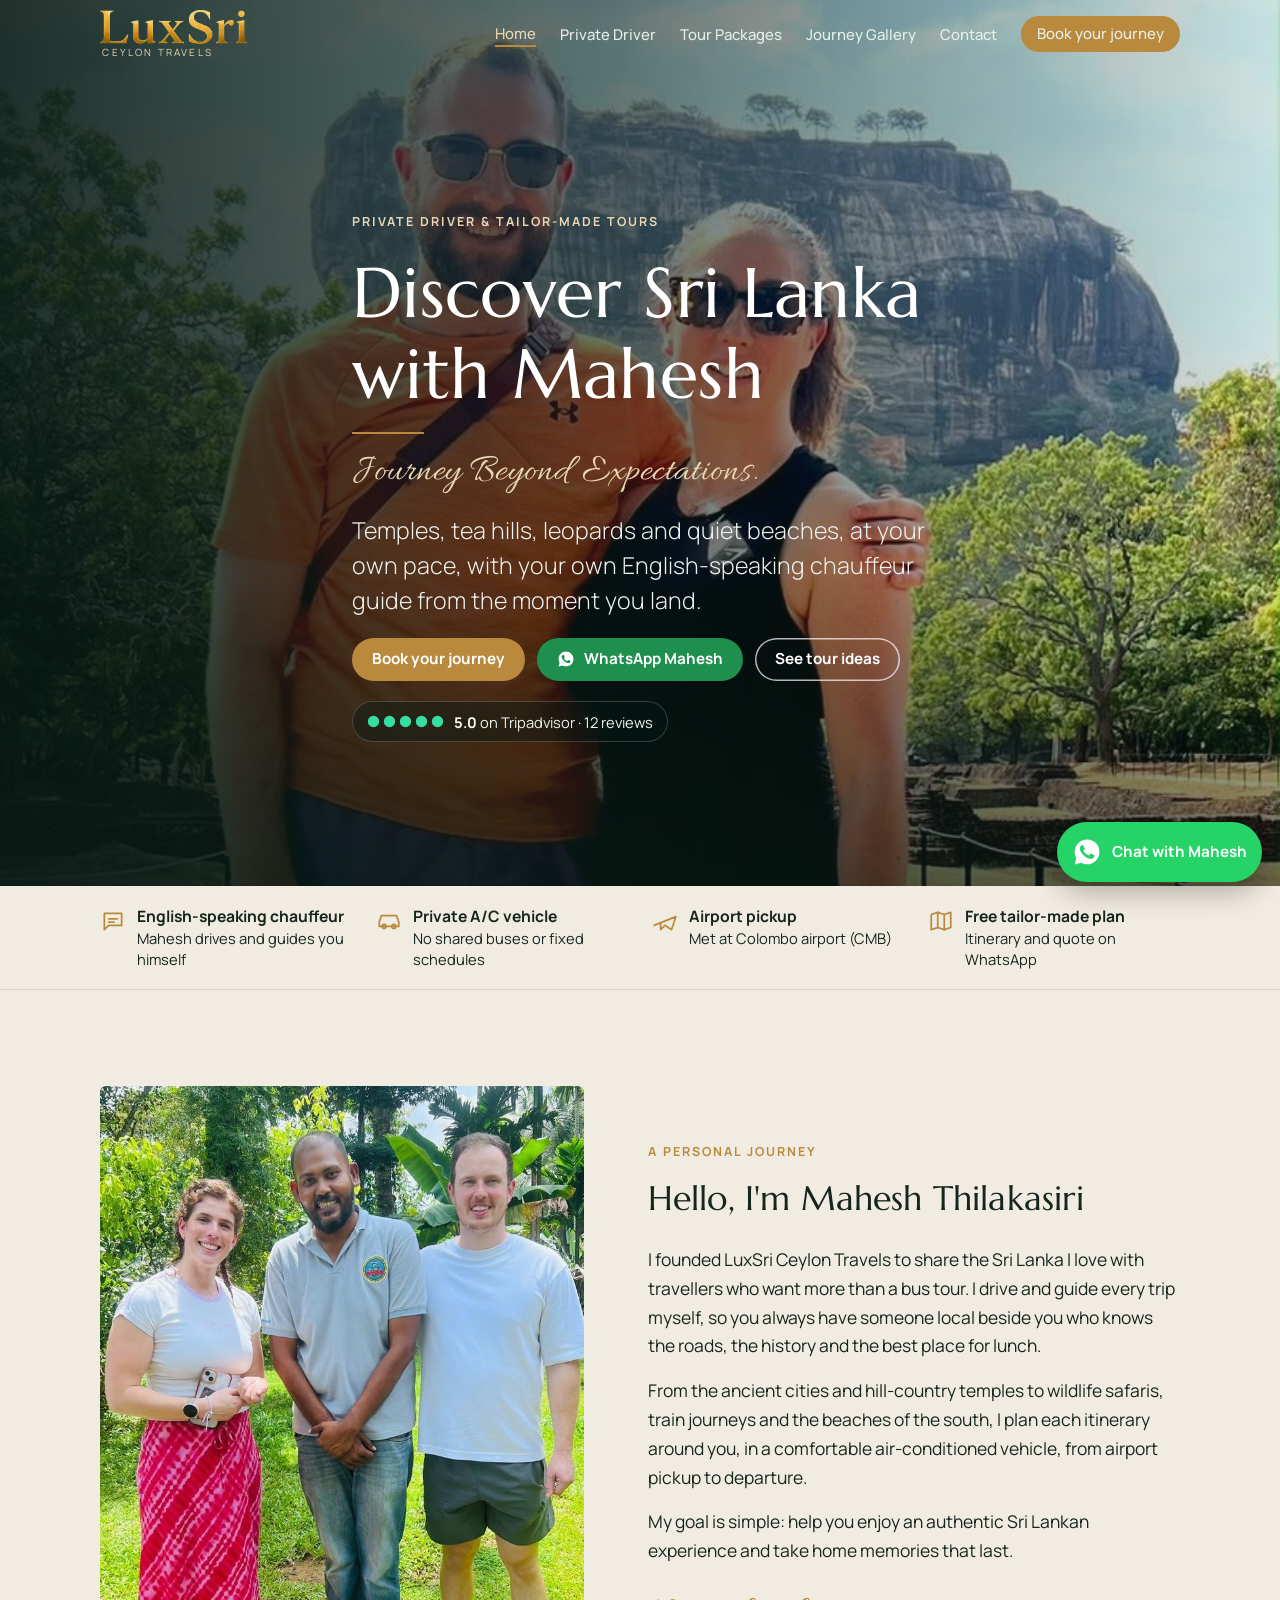
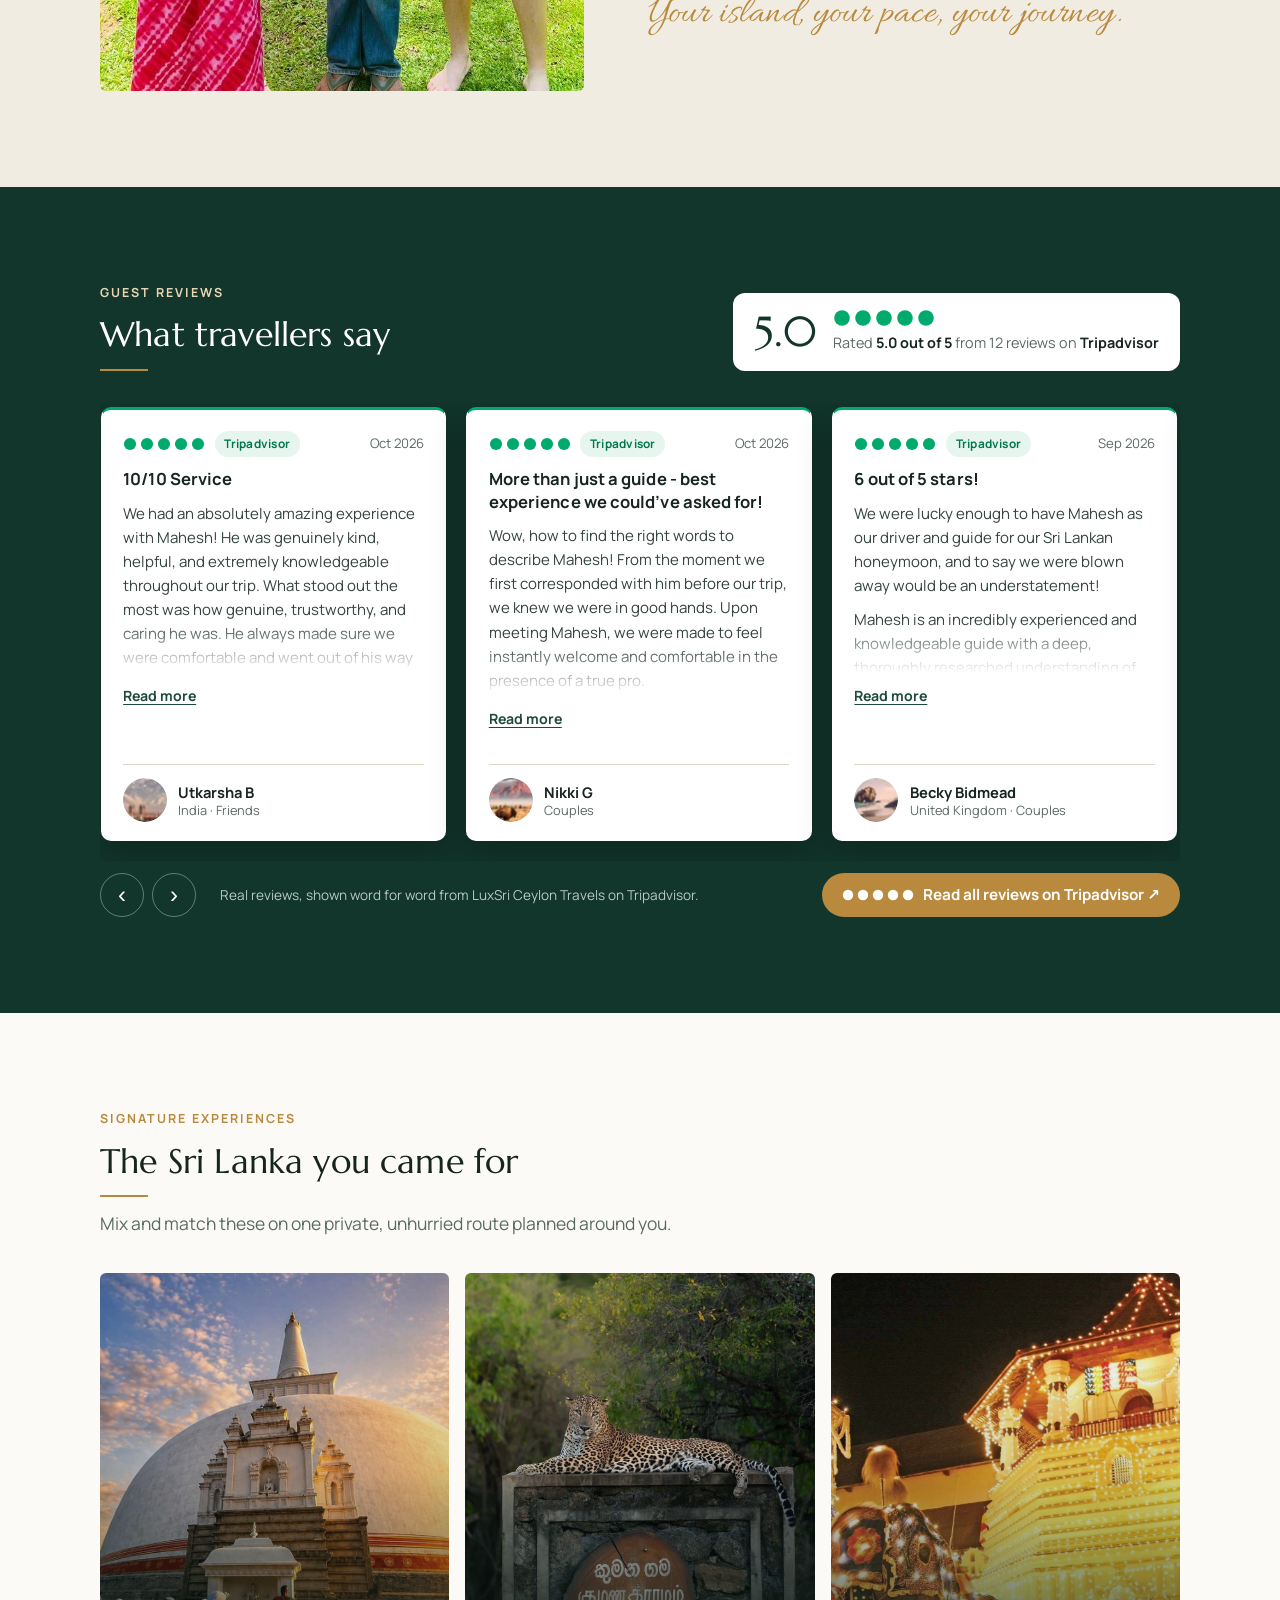
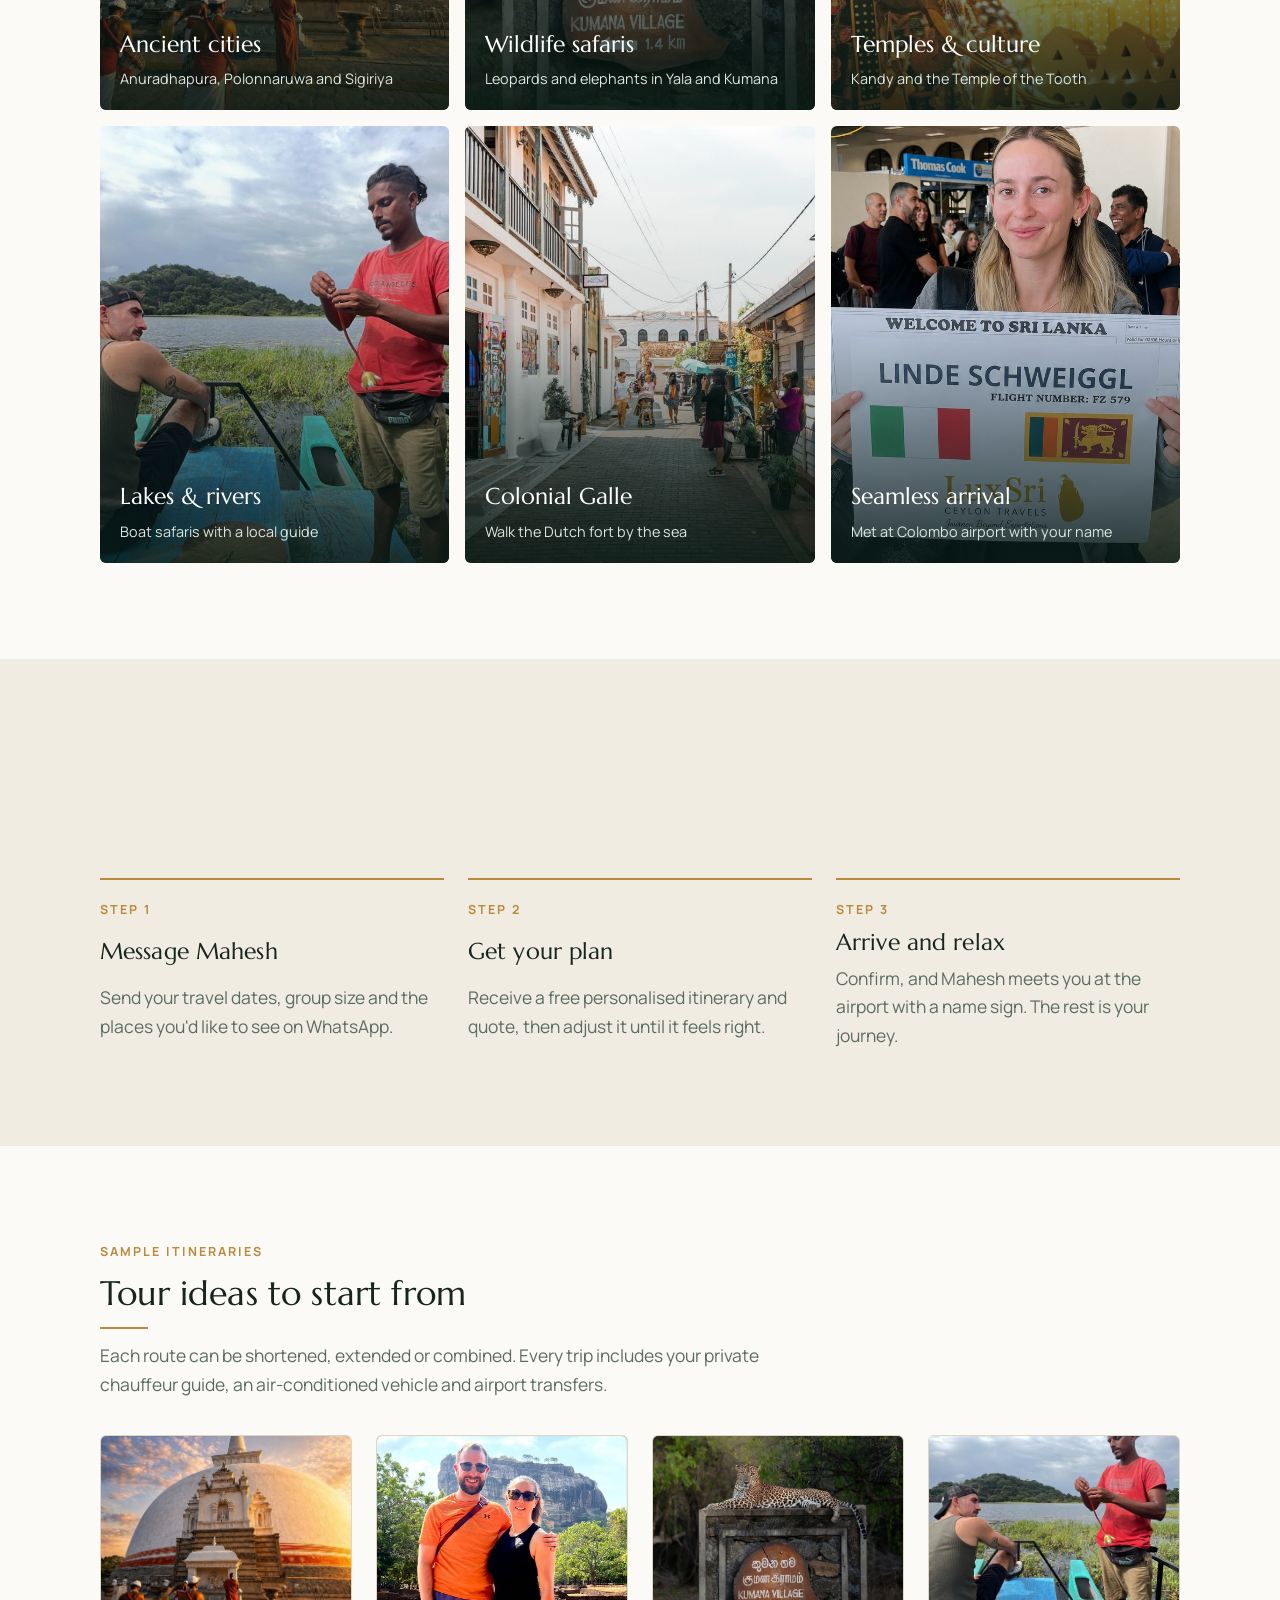
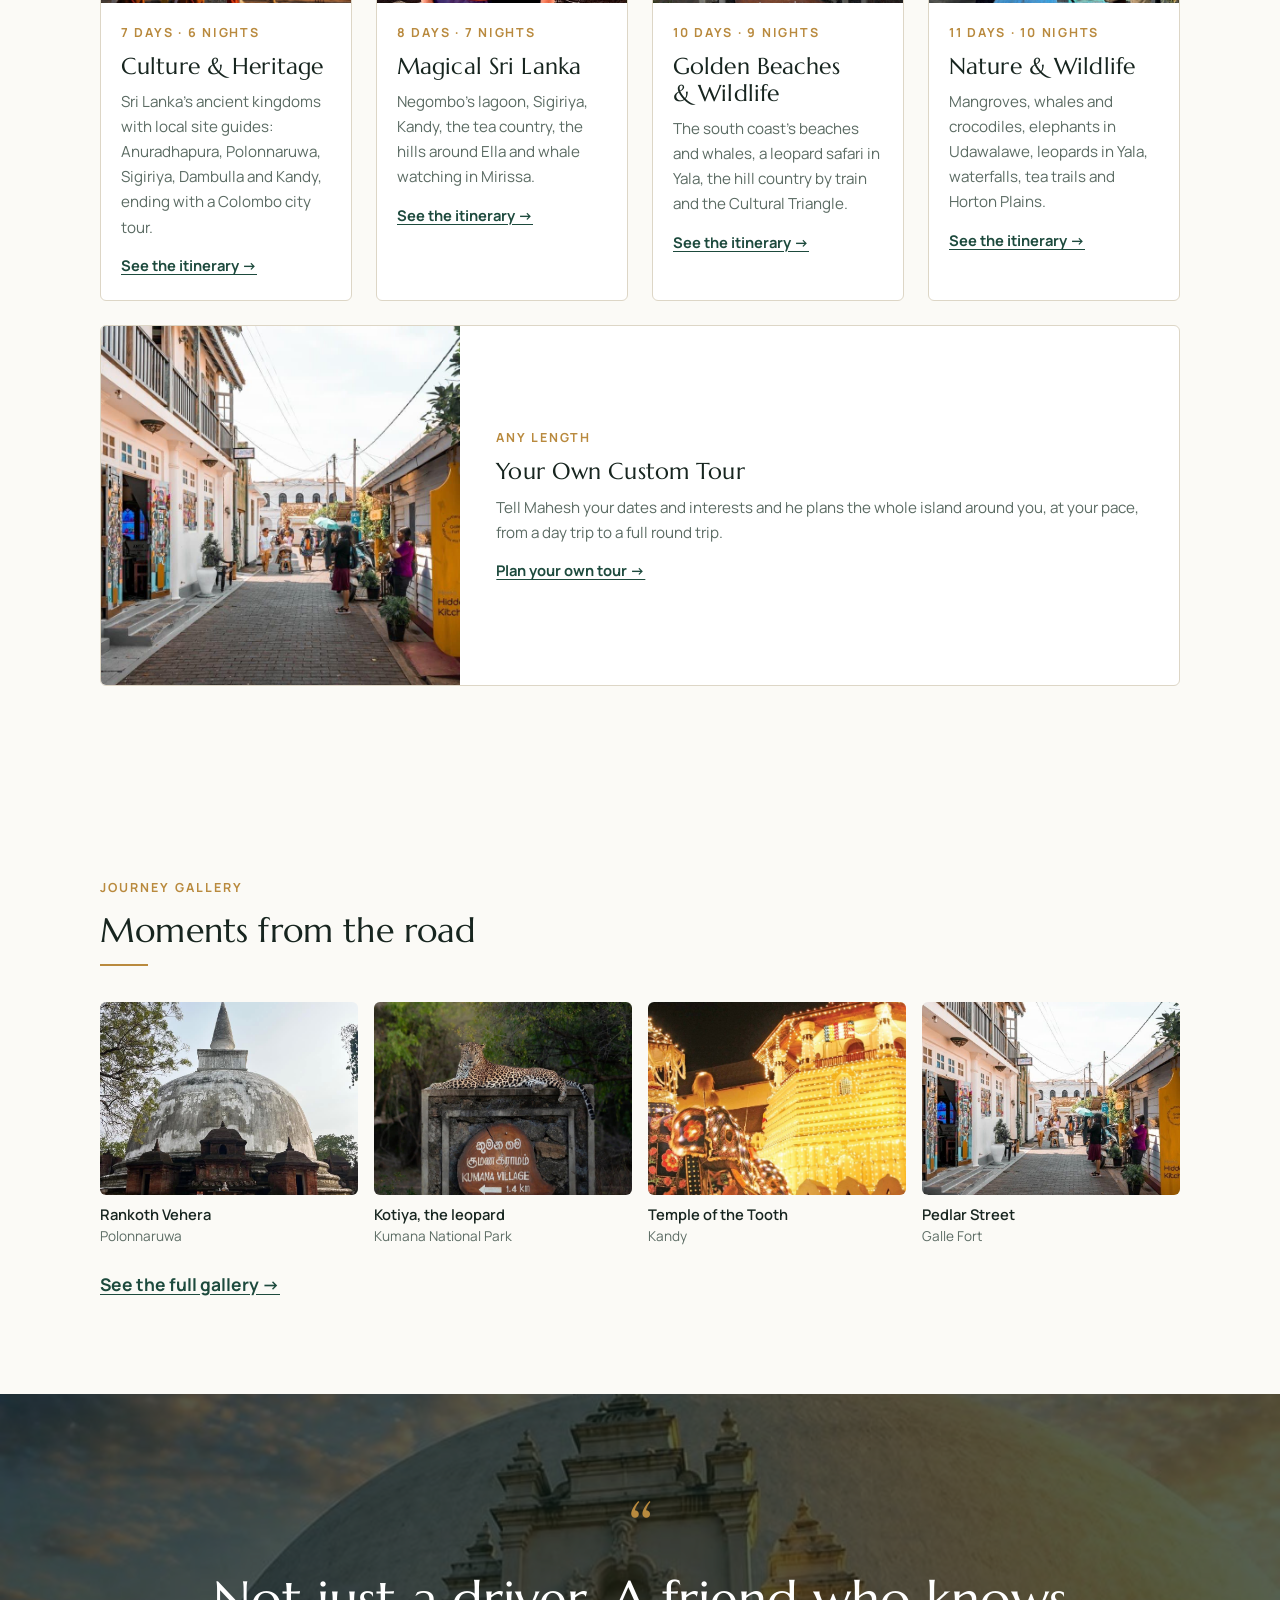
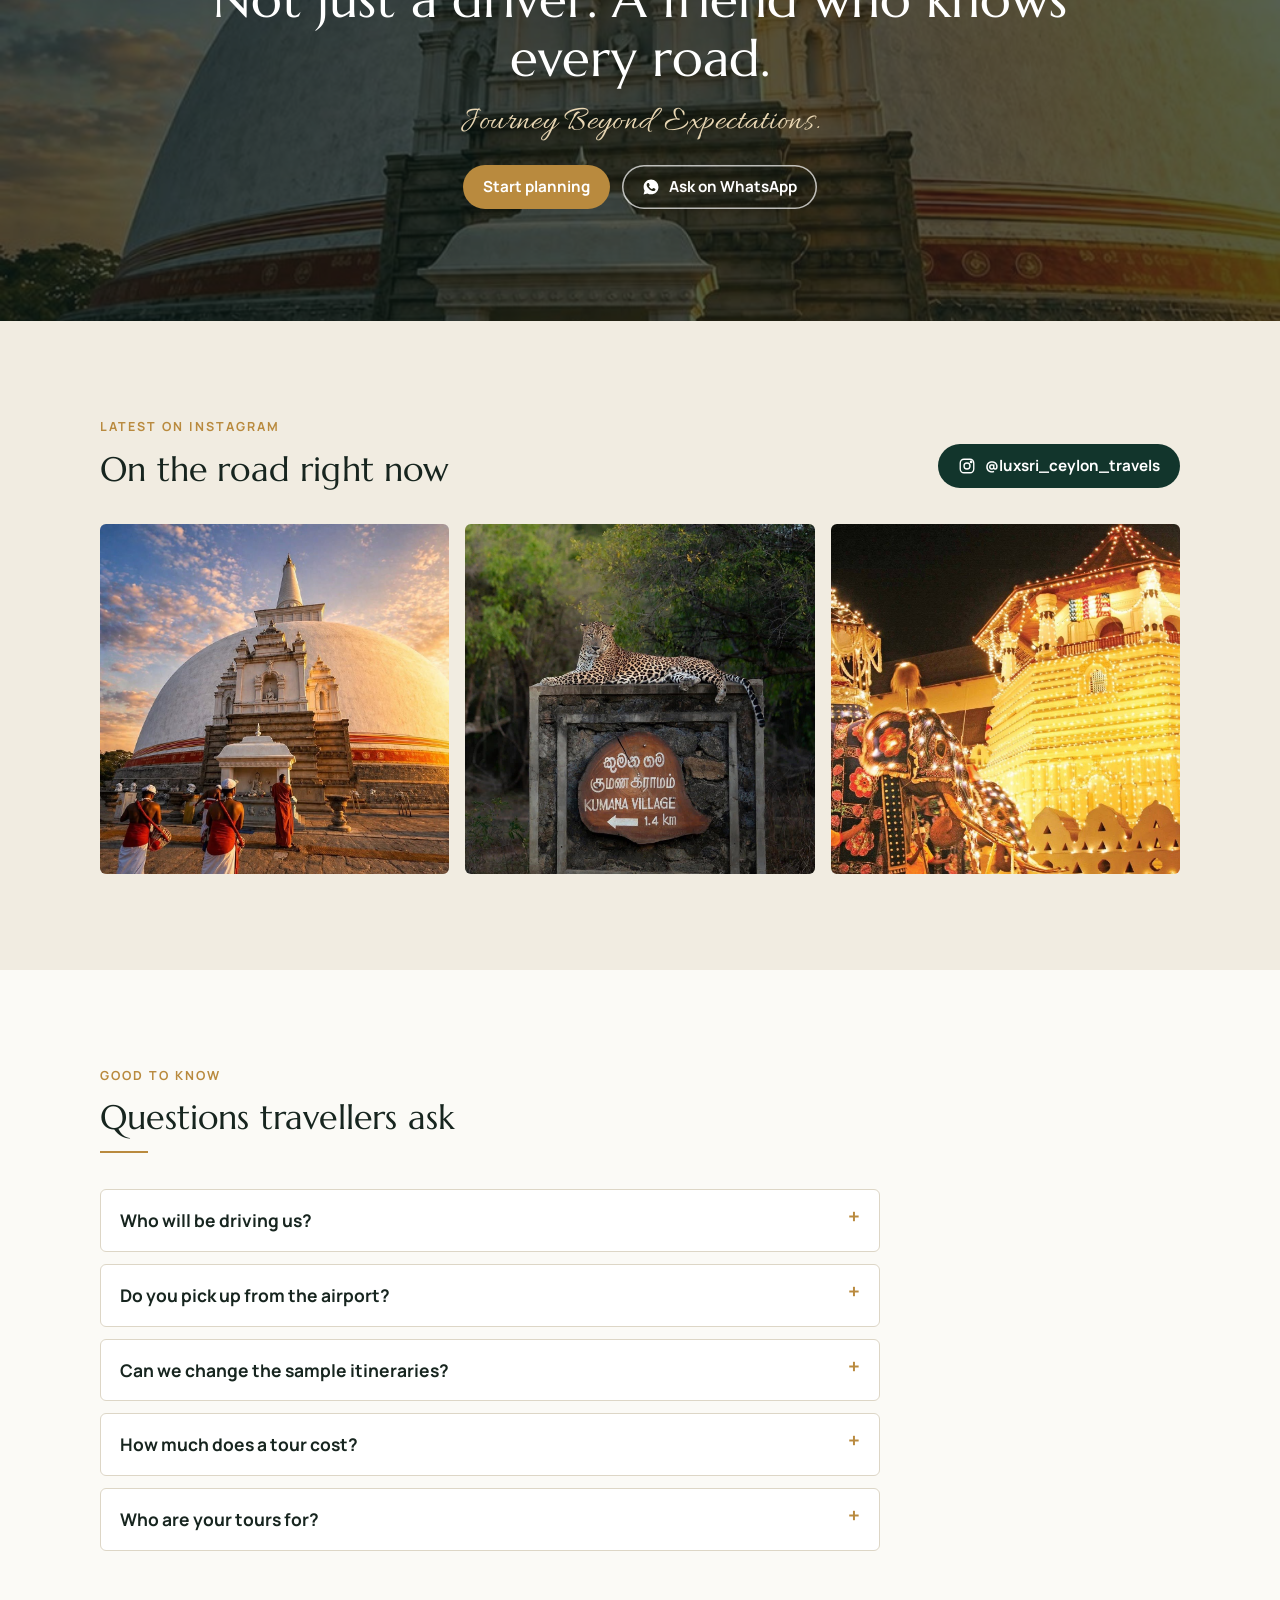
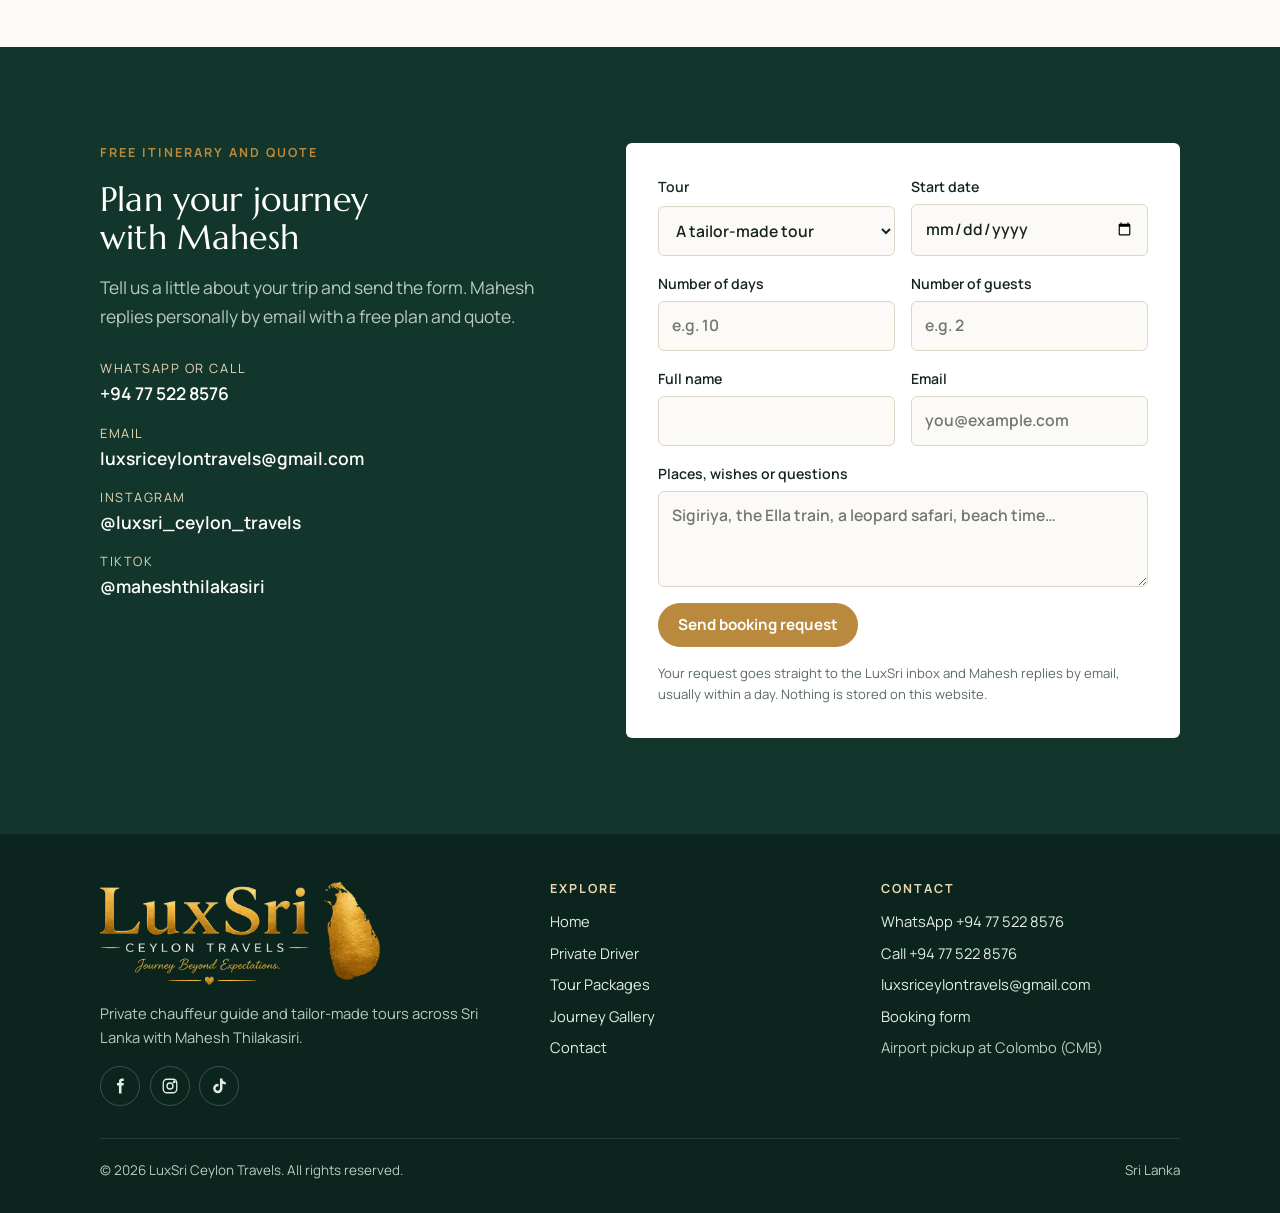
==== commit 0c4d83b8: "Show reviewers' real Tripadvisor names" ====
--- a/index.html
+++ b/index.html
@@ -54,7 +54,7 @@
         <a class="btn btn-wa" href="https://wa.me/94775228576?text=Hi%20Mahesh%2C%20I%27d%20like%20to%20plan%20a%20Sri%20Lanka%20trip." target="_blank" rel="noopener"><svg viewBox="0 0 24 24" fill="currentColor" aria-hidden="true"><path d="M12.04 2C6.58 2 2.13 6.45 2.13 11.91c0 1.75.46 3.45 1.32 4.95L2.05 22l5.25-1.38a9.9 9.9 0 0 0 4.74 1.21h.01c5.46 0 9.91-4.45 9.91-9.91A9.85 9.85 0 0 0 12.04 2zm5.8 14.08c-.24.68-1.43 1.32-1.97 1.37-.5.05-1.13.07-1.83-.11-.42-.13-.96-.31-1.65-.61-2.9-1.25-4.8-4.18-4.94-4.37-.14-.19-1.18-1.57-1.18-3s.75-2.13 1.02-2.42c.26-.29.58-.36.77-.36h.55c.18 0 .42-.07.65.5.24.58.82 2 .89 2.15.07.14.12.31.02.5-.1.19-.14.31-.29.48-.14.17-.3.37-.43.5-.14.14-.29.3-.13.59.17.29.74 1.22 1.58 1.97 1.09.97 2 1.27 2.29 1.41.29.14.46.12.62-.07.17-.19.72-.84.91-1.13.19-.29.38-.24.65-.14.26.1 1.68.79 1.97.94.29.14.48.22.55.34.07.12.07.7-.17 1.38z"/></svg>WhatsApp Mahesh</a>
         <a class="btn btn-ghost" href="./sri-lanka-tour-packages/">See tour ideas</a>
       </div>
-      <a class="hero-rating" href="#reviews"><span class="rv-bubbles" role="img" aria-label="5 of 5 bubbles"><svg viewBox="0 0 12 12" aria-hidden="true"><circle cx="6" cy="6" r="5.2"/></svg><svg viewBox="0 0 12 12" aria-hidden="true"><circle cx="6" cy="6" r="5.2"/></svg><svg viewBox="0 0 12 12" aria-hidden="true"><circle cx="6" cy="6" r="5.2"/></svg><svg viewBox="0 0 12 12" aria-hidden="true"><circle cx="6" cy="6" r="5.2"/></svg><svg viewBox="0 0 12 12" aria-hidden="true"><circle cx="6" cy="6" r="5.2"/></svg></span><span><b>5.0</b> on Tripadvisor · 10 reviews</span></a>
+      <a class="hero-rating" href="#reviews"><span class="rv-bubbles" role="img" aria-label="5 of 5 bubbles"><svg viewBox="0 0 12 12" aria-hidden="true"><circle cx="6" cy="6" r="5.2"/></svg><svg viewBox="0 0 12 12" aria-hidden="true"><circle cx="6" cy="6" r="5.2"/></svg><svg viewBox="0 0 12 12" aria-hidden="true"><circle cx="6" cy="6" r="5.2"/></svg><svg viewBox="0 0 12 12" aria-hidden="true"><circle cx="6" cy="6" r="5.2"/></svg><svg viewBox="0 0 12 12" aria-hidden="true"><circle cx="6" cy="6" r="5.2"/></svg></span><span><b>5.0</b> on Tripadvisor · 12 reviews</span></a>
     </div>
   </div>
 </section>
@@ -82,7 +82,7 @@
       <div class="section-head" data-reveal=""><span class="eyebrow">Guest reviews</span><h2>What travellers say</h2></div>
       <div class="rv-summary">
         <div class="rv-score">5.0</div>
-        <div class="rv-sum-text"><span class="rv-bubbles rv-bubbles-lg" role="img" aria-label="5 of 5 bubbles"><svg viewBox="0 0 12 12" aria-hidden="true"><circle cx="6" cy="6" r="5.2"/></svg><svg viewBox="0 0 12 12" aria-hidden="true"><circle cx="6" cy="6" r="5.2"/></svg><svg viewBox="0 0 12 12" aria-hidden="true"><circle cx="6" cy="6" r="5.2"/></svg><svg viewBox="0 0 12 12" aria-hidden="true"><circle cx="6" cy="6" r="5.2"/></svg><svg viewBox="0 0 12 12" aria-hidden="true"><circle cx="6" cy="6" r="5.2"/></svg></span><span>Rated <b>5.0 out of 5</b> from 10 reviews on <b>Tripadvisor</b></span></div>
+        <div class="rv-sum-text"><span class="rv-bubbles rv-bubbles-lg" role="img" aria-label="5 of 5 bubbles"><svg viewBox="0 0 12 12" aria-hidden="true"><circle cx="6" cy="6" r="5.2"/></svg><svg viewBox="0 0 12 12" aria-hidden="true"><circle cx="6" cy="6" r="5.2"/></svg><svg viewBox="0 0 12 12" aria-hidden="true"><circle cx="6" cy="6" r="5.2"/></svg><svg viewBox="0 0 12 12" aria-hidden="true"><circle cx="6" cy="6" r="5.2"/></svg><svg viewBox="0 0 12 12" aria-hidden="true"><circle cx="6" cy="6" r="5.2"/></svg></span><span>Rated <b>5.0 out of 5</b> from 12 reviews on <b>Tripadvisor</b></span></div>
       </div>
     </div>
     <div class="rv-track" tabindex="0" aria-label="Guest reviews from Tripadvisor">
@@ -93,7 +93,7 @@
   <button class="rv-more" type="button" aria-expanded="false">Read more</button>
   <footer class="rv-by">
     <img src="[data-uri]" alt="" width="44" height="44">
-    <span class="rv-who"><strong>Tripadvisor traveller</strong><small>Private tour</small></span>
+    <span class="rv-who"><strong>Utkarsha B</strong><small>India · Friends</small></span>
   </footer>
 </article>
 <article class="rv">
@@ -103,7 +103,7 @@
   <button class="rv-more" type="button" aria-expanded="false">Read more</button>
   <footer class="rv-by">
     <img src="[data-uri]" alt="" width="44" height="44">
-    <span class="rv-who"><strong>Nikki &amp; Damon</strong><small>11-day tour</small></span>
+    <span class="rv-who"><strong>Nikki G</strong><small>Couples</small></span>
   </footer>
 </article>
 <article class="rv">
@@ -113,7 +113,7 @@
   <button class="rv-more" type="button" aria-expanded="false">Read more</button>
   <footer class="rv-by">
     <img src="[data-uri]" alt="" width="44" height="44">
-    <span class="rv-who"><strong>Honeymoon couple</strong><small>Driver &amp; guide</small></span>
+    <span class="rv-who"><strong>Becky Bidmead</strong><small>United Kingdom · Couples</small></span>
   </footer>
 </article>
 <article class="rv">
@@ -123,7 +123,7 @@
   <button class="rv-more" type="button" aria-expanded="false">Read more</button>
   <footer class="rv-by">
     <img src="[data-uri]" alt="" width="44" height="44">
-    <span class="rv-who"><strong>Group of friends</strong><small>7-day tour</small></span>
+    <span class="rv-who"><strong>Passport366866</strong><small>Chennai, India · Friends</small></span>
   </footer>
 </article>
 <article class="rv">
@@ -133,7 +133,7 @@
   <button class="rv-more" type="button" aria-expanded="false">Read more</button>
   <footer class="rv-by">
     <img src="[data-uri]" alt="" width="44" height="44">
-    <span class="rv-who"><strong>Tripadvisor traveller</strong><small>Private tour</small></span>
+    <span class="rv-who"><strong>Tushar B</strong><small>Tripadvisor member</small></span>
   </footer>
 </article>
 <article class="rv">
@@ -143,7 +143,7 @@
   <button class="rv-more" type="button" aria-expanded="false">Read more</button>
   <footer class="rv-by">
     <img src="[data-uri]" alt="" width="44" height="44">
-    <span class="rv-who"><strong>Solo traveller</strong><small>Negombo to Anuradhapura</small></span>
+    <span class="rv-who"><strong>Dream37906246329</strong><small>Solo traveller</small></span>
   </footer>
 </article>
 <article class="rv">
@@ -153,7 +153,7 @@
   <button class="rv-more" type="button" aria-expanded="false">Read more</button>
   <footer class="rv-by">
     <img src="[data-uri]" alt="" width="44" height="44">
-    <span class="rv-who"><strong>Tripadvisor traveller</strong><small>Heritage tour</small></span>
+    <span class="rv-who"><strong>Sarang T</strong><small>Tripadvisor member</small></span>
   </footer>
 </article>
 <article class="rv">
@@ -163,7 +163,7 @@
   <button class="rv-more" type="button" aria-expanded="false">Read more</button>
   <footer class="rv-by">
     <img src="[data-uri]" alt="" width="44" height="44">
-    <span class="rv-who"><strong>Tripadvisor traveller</strong><small>10-day tour</small></span>
+    <span class="rv-who"><strong>Rowena P</strong><small>London, United Kingdom · Couples</small></span>
   </footer>
 </article>
 <article class="rv">
@@ -173,7 +173,7 @@
   <button class="rv-more" type="button" aria-expanded="false">Read more</button>
   <footer class="rv-by">
     <img src="[data-uri]" alt="" width="44" height="44">
-    <span class="rv-who"><strong>Couple</strong><small>10-day tour</small></span>
+    <span class="rv-who"><strong>Chris W</strong><small>Couples</small></span>
   </footer>
 </article>
 <article class="rv">
@@ -183,7 +183,7 @@
   
   <footer class="rv-by">
     <img src="[data-uri]" alt="" width="44" height="44">
-    <span class="rv-who"><strong>Solo traveller</strong><small>Private tour</small></span>
+    <span class="rv-who"><strong>Benoit D</strong><small>Solo traveller</small></span>
   </footer>
 </article>
     </div>
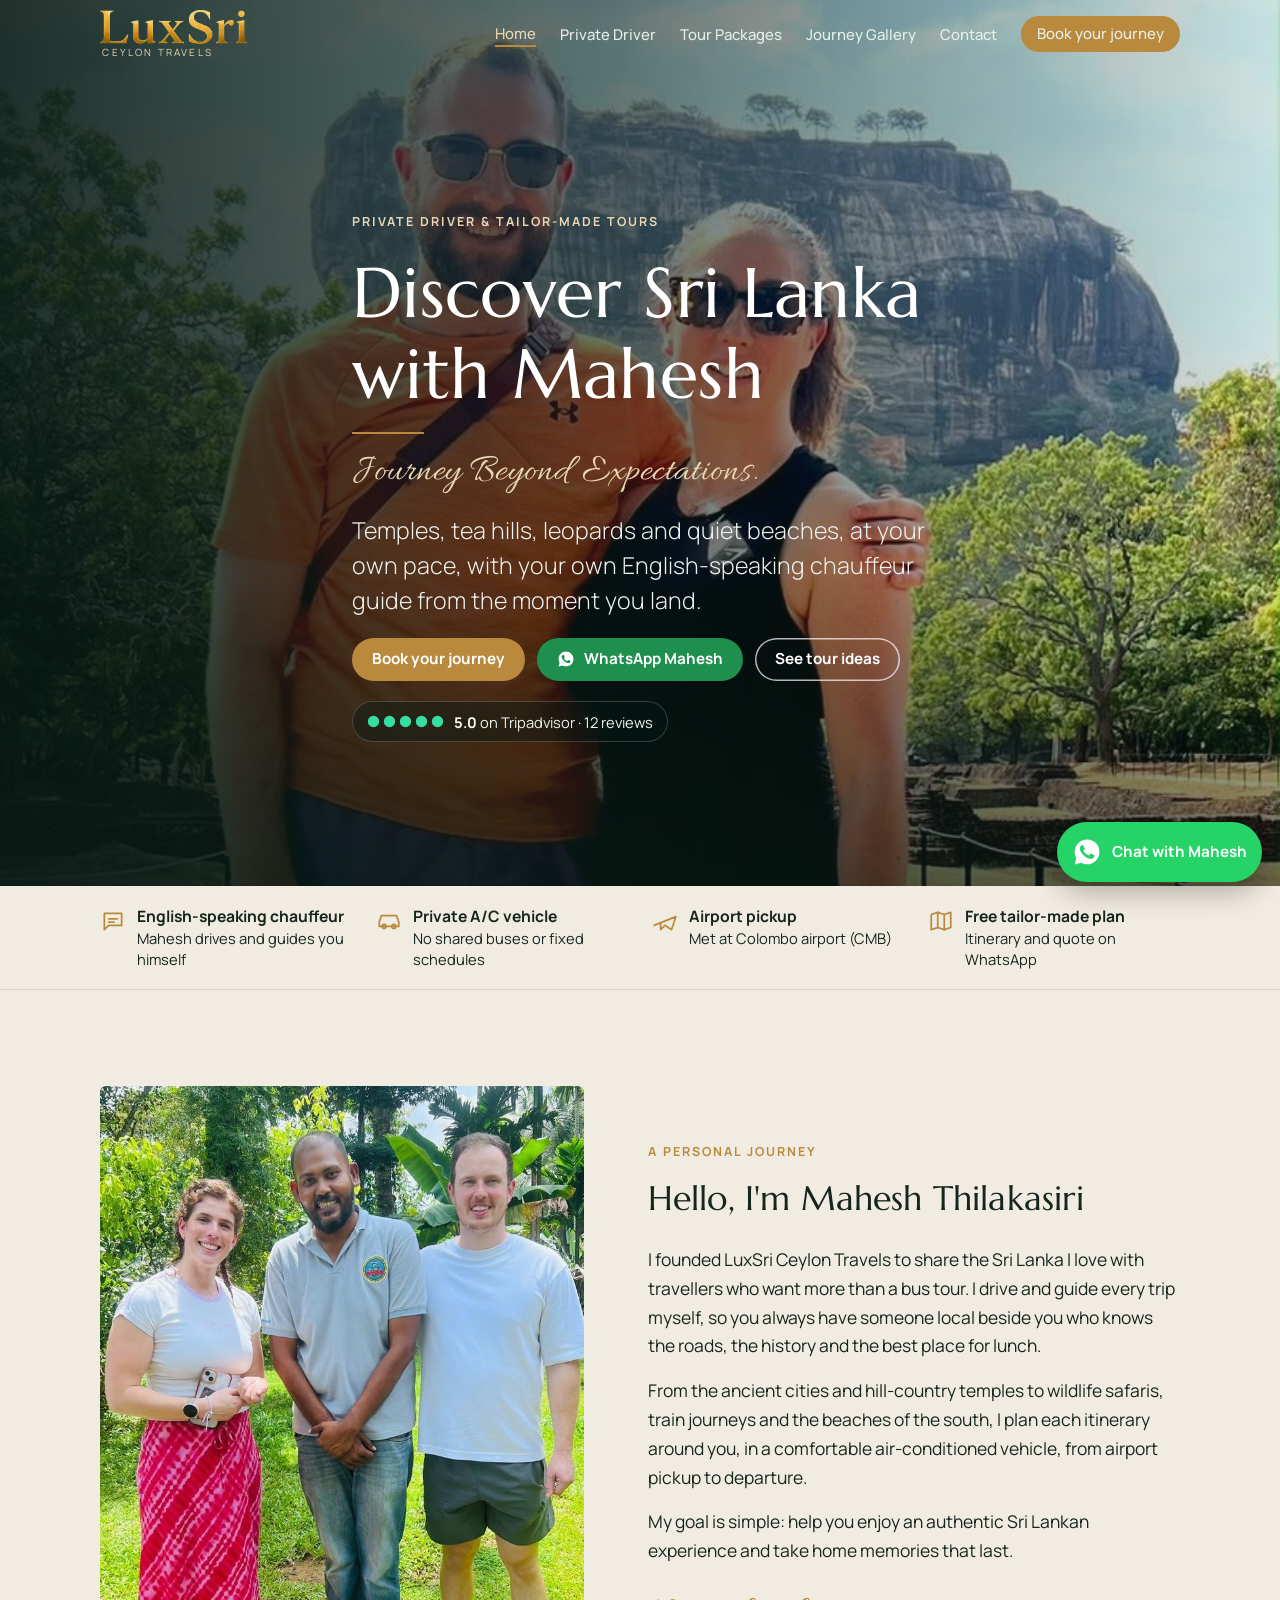
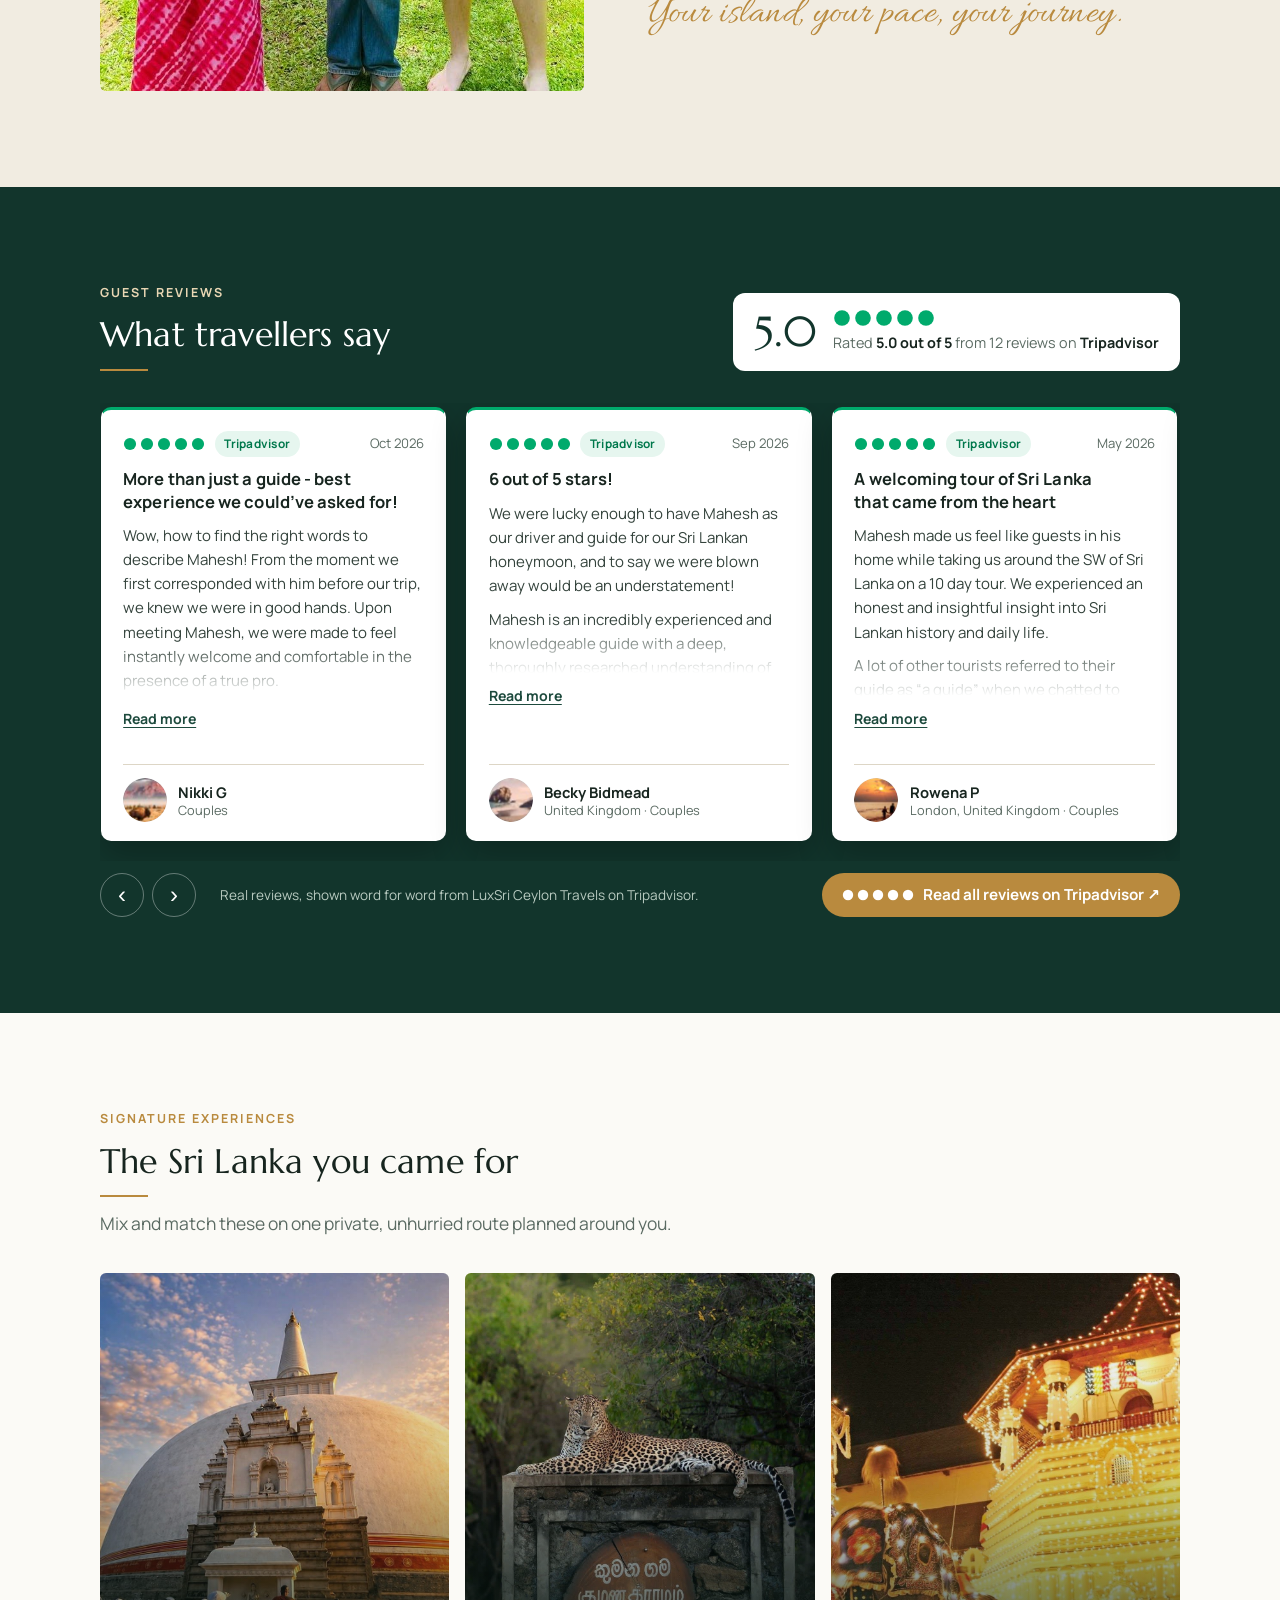
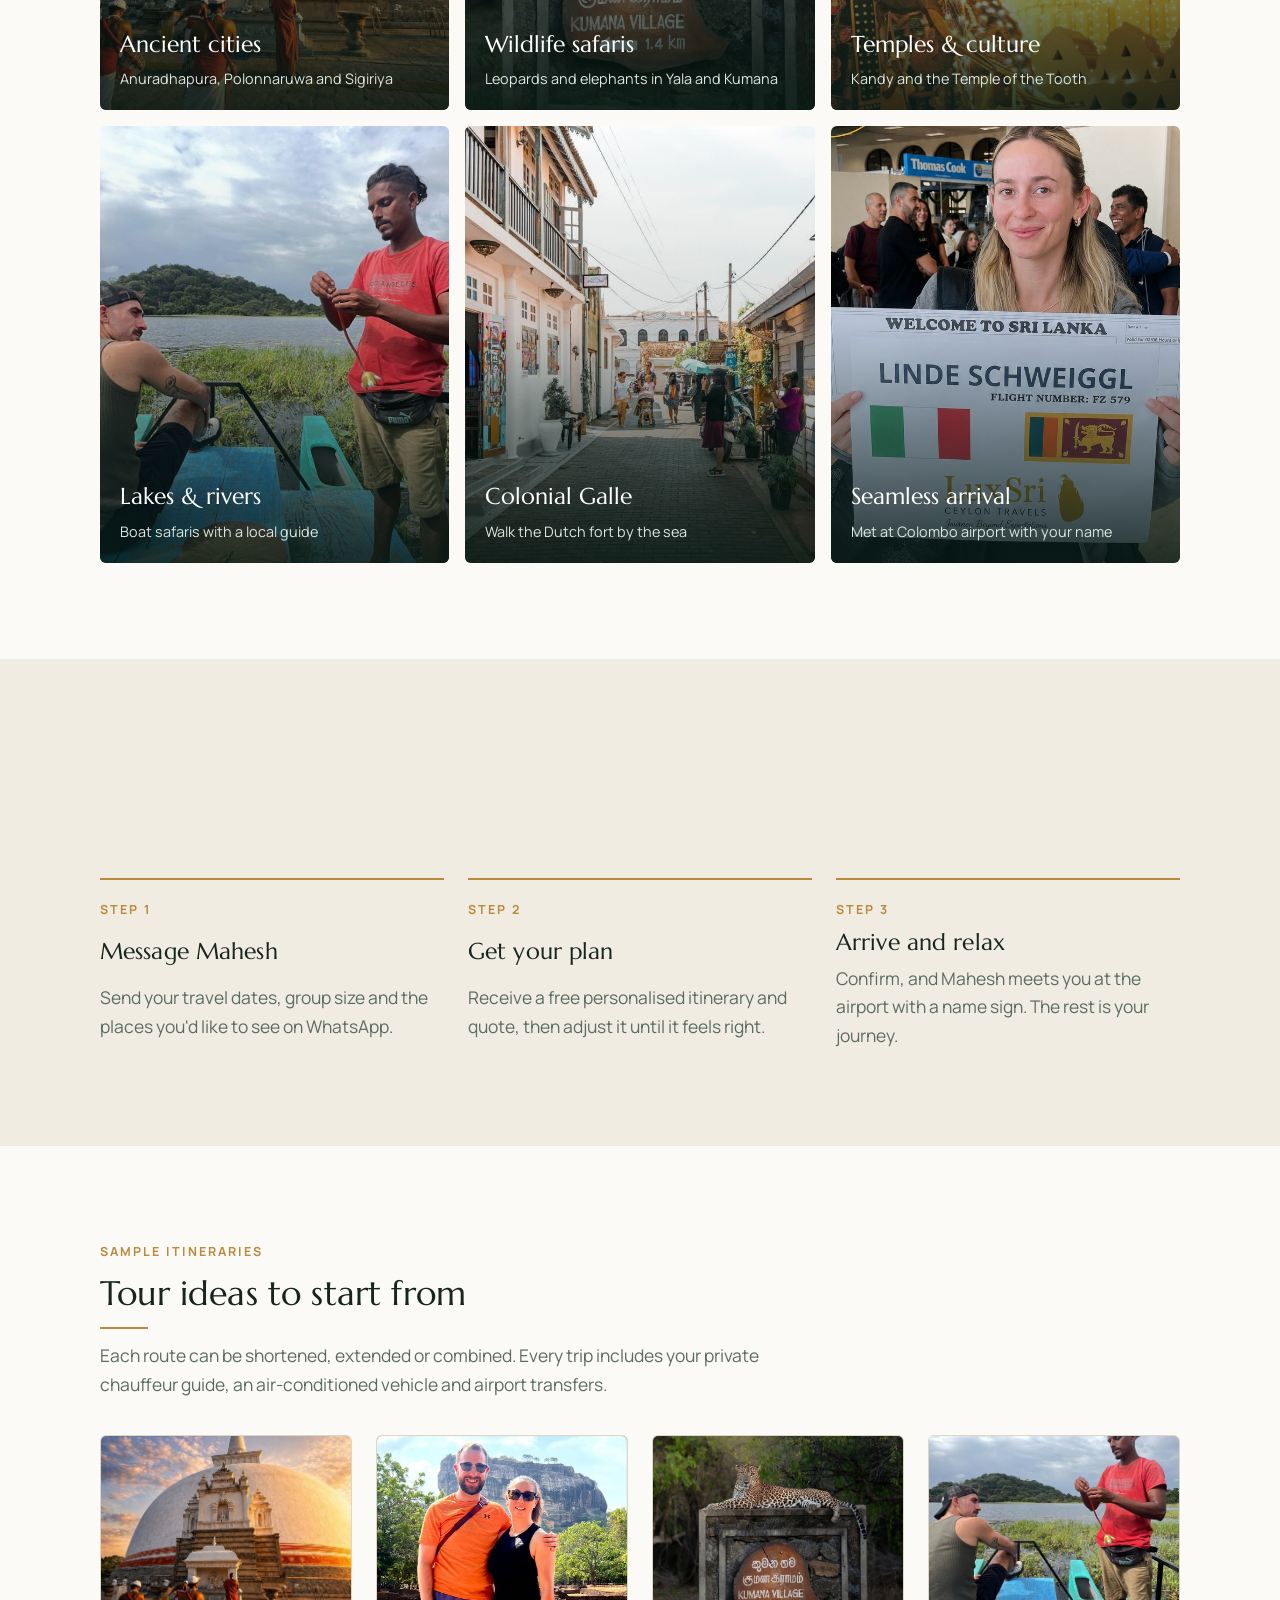
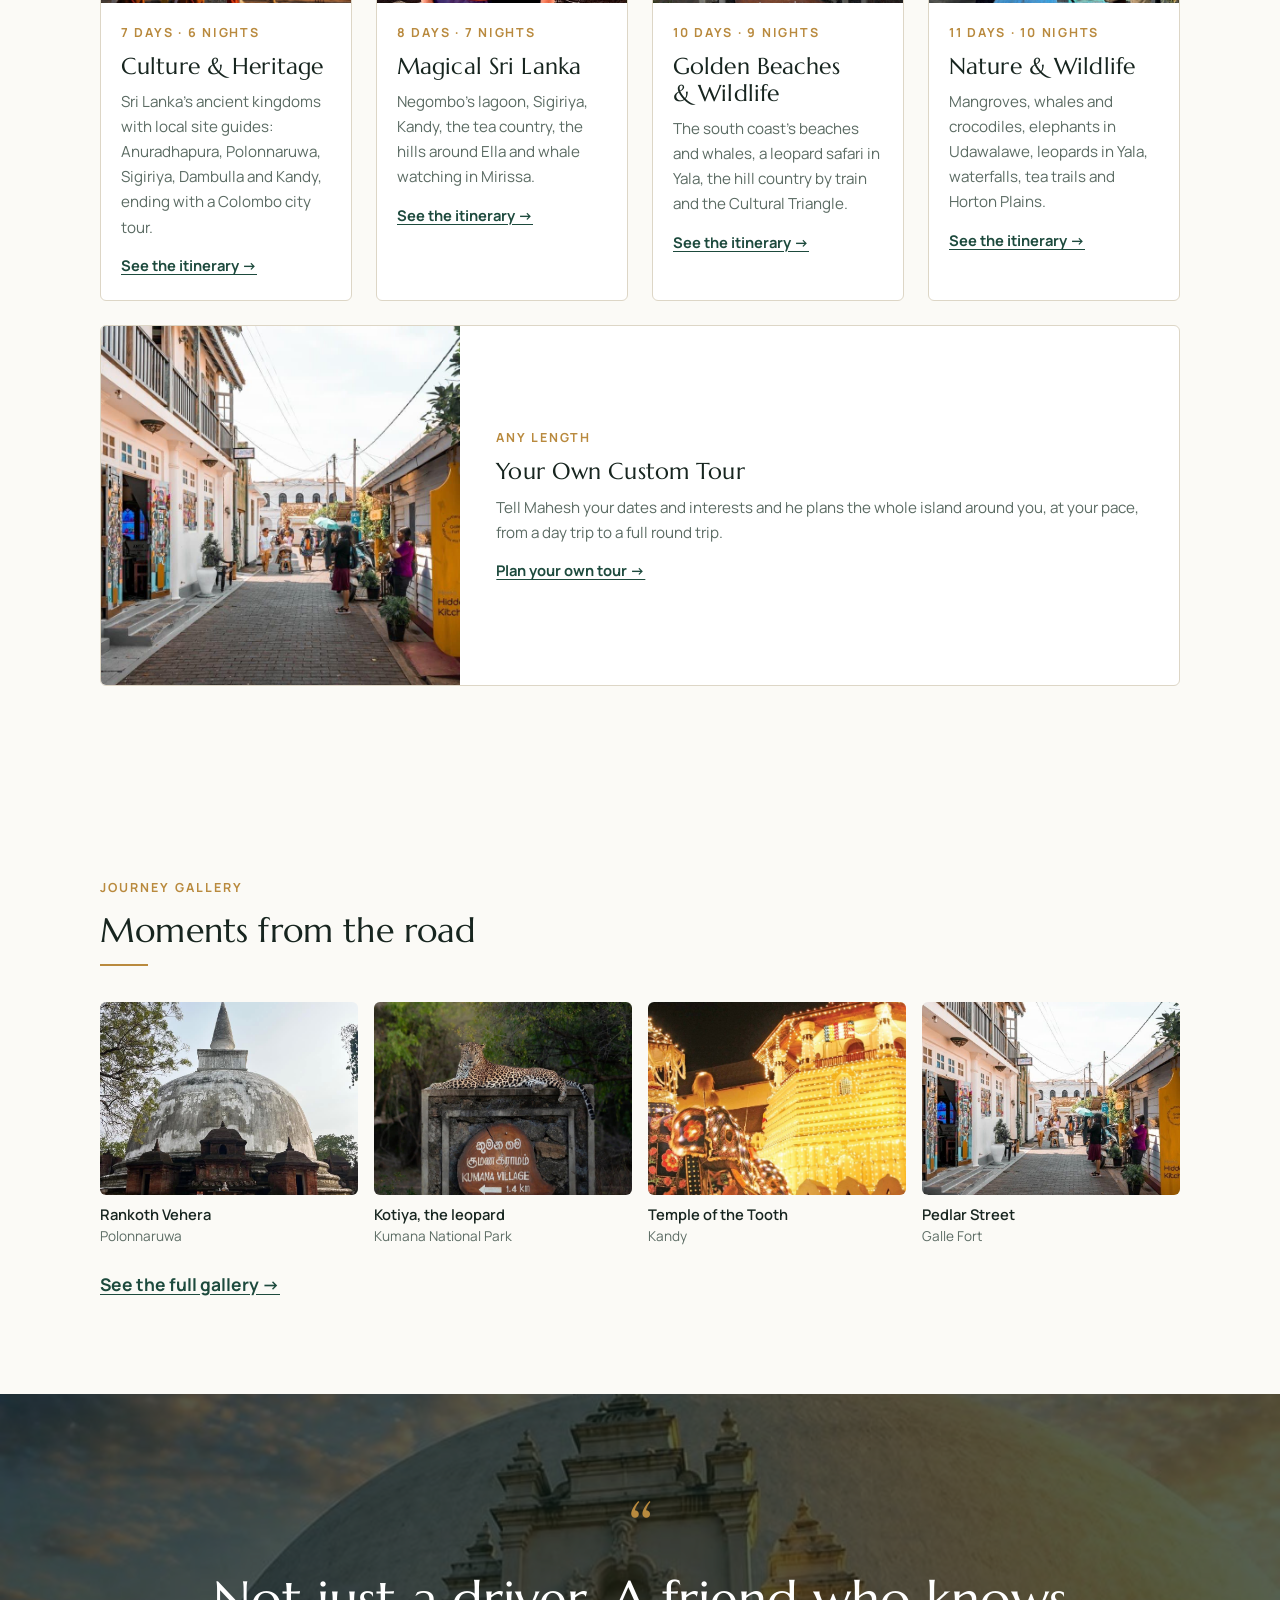
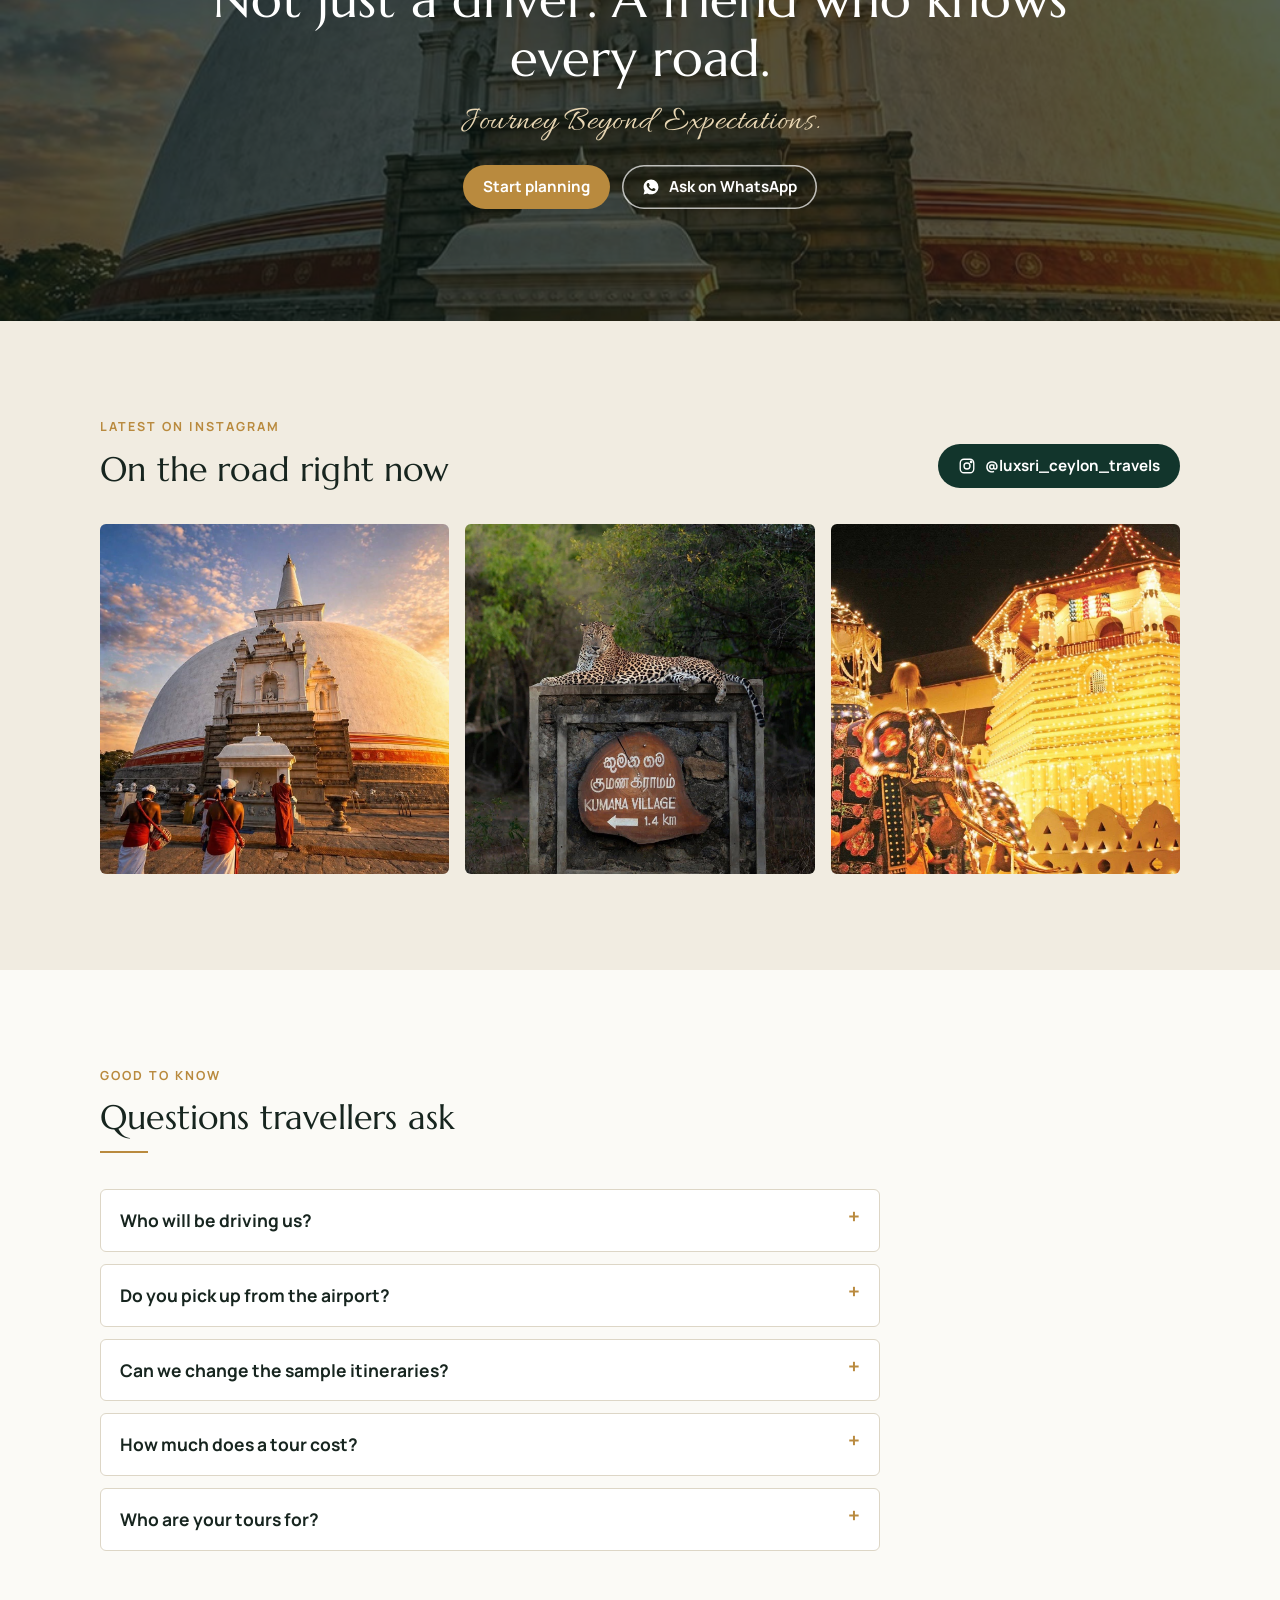
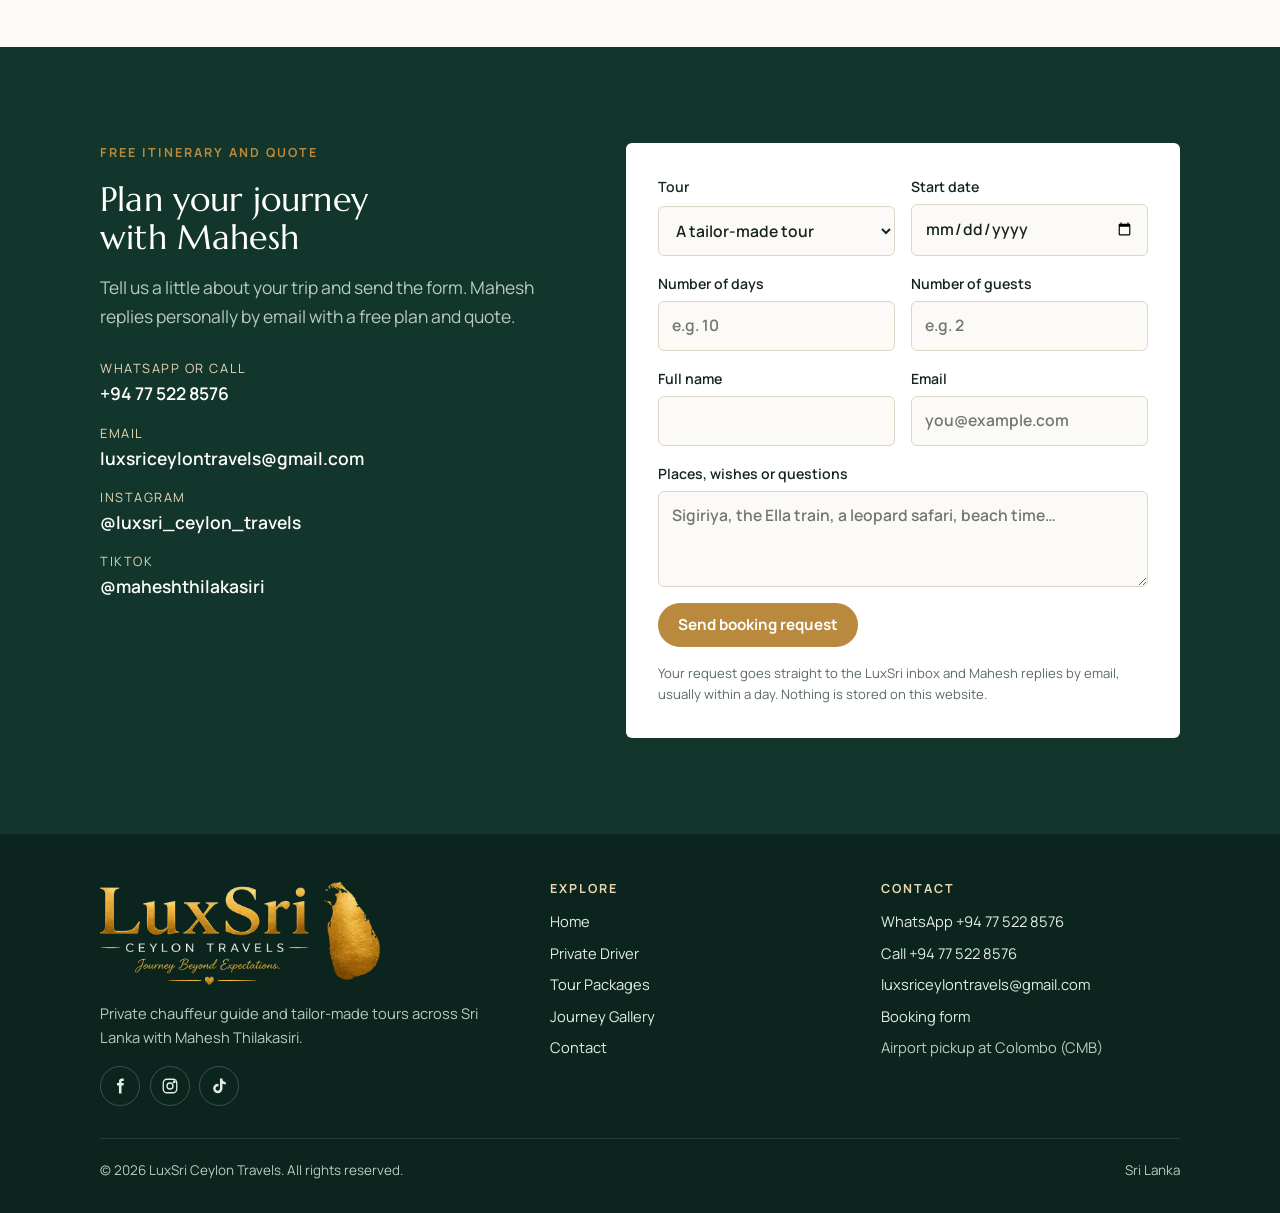
==== commit aec8ce22: "Show the 6 strongest reviews on the home page" ====
--- a/index.html
+++ b/index.html
@@ -87,6 +87,56 @@
     </div>
     <div class="rv-track" tabindex="0" aria-label="Guest reviews from Tripadvisor">
 <article class="rv">
+  <div class="rv-top"><span class="rv-bubbles" role="img" aria-label="5 of 5 bubbles"><svg viewBox="0 0 12 12" aria-hidden="true"><circle cx="6" cy="6" r="5.2"/></svg><svg viewBox="0 0 12 12" aria-hidden="true"><circle cx="6" cy="6" r="5.2"/></svg><svg viewBox="0 0 12 12" aria-hidden="true"><circle cx="6" cy="6" r="5.2"/></svg><svg viewBox="0 0 12 12" aria-hidden="true"><circle cx="6" cy="6" r="5.2"/></svg><svg viewBox="0 0 12 12" aria-hidden="true"><circle cx="6" cy="6" r="5.2"/></svg></span><a class="rv-src" href="https://www.tripadvisor.com/Attraction_Review-g1500185-d34255106-Reviews-LuxSri_Ceylon_Travels-Katunayake_Negombo_Western_Province.html" target="_blank" rel="noopener" title="Read this review on Tripadvisor">Tripadvisor</a><time datetime="2026-10-03">Oct 2026</time></div>
+  <h3>More than just a guide - best experience we could’ve asked for!</h3>
+  <div class="rv-body is-clamped"><p>Wow, how to find the right words to describe Mahesh! From the moment we first corresponded with him before our trip, we knew we were in good hands. Upon meeting Mahesh, we were made to feel instantly welcome and comfortable in the presence of a true pro.</p><p>Mahesh’s passion and extensive knowledge of all things Sri Lanka makes him more than just a driver/guide, he is as good a spokesman for his country as you could possibly want. He planned out a wonderful itinerary for us across our 11 days and tailored it to our interests, energy levels, and the weather on particular days.</p><p>Mahesh also went above and beyond in providing us with experiences well beyond what most tourists would get in Sri Lanka which made the trip feel all the more authentic and special. There were several once-in-a-lifetime moments we shared that were all thanks to Mahesh’s meticulous planning and desire to give us the best possible holiday.</p><p>But above all else, Mahesh is just a great person. It didn’t take long before the relationship went from guide to friend, and he is an absolute joy to be around - a super friendly and funny guy who loves life. We were even lucky enough to meet some of Mahesh’s family, who were also beautiful people.</p><p>In Mahesh, we have made a lifelong friend, and our trip would not have been anywhere near as memorable without him steering the ship. We would highly recommend him to anyone travelling to Sri Lanka, and will miss him dearly!!</p><p>Love Nikki and Damon :)</p></div>
+  <button class="rv-more" type="button" aria-expanded="false">Read more</button>
+  <footer class="rv-by">
+    <img src="[data-uri]" alt="" width="44" height="44">
+    <span class="rv-who"><strong>Nikki G</strong><small>Couples</small></span>
+  </footer>
+</article>
+<article class="rv">
+  <div class="rv-top"><span class="rv-bubbles" role="img" aria-label="5 of 5 bubbles"><svg viewBox="0 0 12 12" aria-hidden="true"><circle cx="6" cy="6" r="5.2"/></svg><svg viewBox="0 0 12 12" aria-hidden="true"><circle cx="6" cy="6" r="5.2"/></svg><svg viewBox="0 0 12 12" aria-hidden="true"><circle cx="6" cy="6" r="5.2"/></svg><svg viewBox="0 0 12 12" aria-hidden="true"><circle cx="6" cy="6" r="5.2"/></svg><svg viewBox="0 0 12 12" aria-hidden="true"><circle cx="6" cy="6" r="5.2"/></svg></span><a class="rv-src" href="https://www.tripadvisor.com/Attraction_Review-g1500185-d34255106-Reviews-LuxSri_Ceylon_Travels-Katunayake_Negombo_Western_Province.html" target="_blank" rel="noopener" title="Read this review on Tripadvisor">Tripadvisor</a><time datetime="2026-09-14">Sep 2026</time></div>
+  <h3>6 out of 5 stars!</h3>
+  <div class="rv-body is-clamped"><p>We were lucky enough to have Mahesh as our driver and guide for our Sri Lankan honeymoon, and to say we were blown away would be an understatement!</p><p>Mahesh is an incredibly experienced and knowledgeable guide with a deep, thoroughly researched understanding of Sri Lanka&#x27;s history, culture, and sights. While we already had an itinerary planned, whenever we had extra time, Mahesh was quick to suggest fantastic local activities and hidden gems to keep things fun and interesting.</p><p>Beyond his expertise, he is exceptionally warm, easy to talk to, and an absolute pleasure to be around which made a world of difference on such a special trip. We couldn&#x27;t thank him enough for making our honeymoon an absolute delight. If you are traveling to Sri Lanka, we cannot recommend booking Mahesh highly enough!</p></div>
+  <button class="rv-more" type="button" aria-expanded="false">Read more</button>
+  <footer class="rv-by">
+    <img src="[data-uri]" alt="" width="44" height="44">
+    <span class="rv-who"><strong>Becky Bidmead</strong><small>United Kingdom · Couples</small></span>
+  </footer>
+</article>
+<article class="rv">
+  <div class="rv-top"><span class="rv-bubbles" role="img" aria-label="5 of 5 bubbles"><svg viewBox="0 0 12 12" aria-hidden="true"><circle cx="6" cy="6" r="5.2"/></svg><svg viewBox="0 0 12 12" aria-hidden="true"><circle cx="6" cy="6" r="5.2"/></svg><svg viewBox="0 0 12 12" aria-hidden="true"><circle cx="6" cy="6" r="5.2"/></svg><svg viewBox="0 0 12 12" aria-hidden="true"><circle cx="6" cy="6" r="5.2"/></svg><svg viewBox="0 0 12 12" aria-hidden="true"><circle cx="6" cy="6" r="5.2"/></svg></span><a class="rv-src" href="https://www.tripadvisor.com/Attraction_Review-g1500185-d34255106-Reviews-LuxSri_Ceylon_Travels-Katunayake_Negombo_Western_Province.html" target="_blank" rel="noopener" title="Read this review on Tripadvisor">Tripadvisor</a><time datetime="2026-05-02">May 2026</time></div>
+  <h3>A welcoming tour of Sri Lanka that came from the heart</h3>
+  <div class="rv-body is-clamped"><p>Mahesh made us feel like guests in his home while taking us around the SW of Sri Lanka on a 10 day tour. We experienced an honest and insightful insight into Sri Lankan history and daily life.</p><p>A lot of other tourists referred to their guide as “a guide” when we chatted to them and we never felt like Mahesh was a guide, we felt like he was a new friend taking us to his favourite places. He tailored a set tour to how we felt that day and if the weather changed or we felt more tired some days compared to others, he would amend the agenda for us.</p><p>The country itself was incredible with an amazing sense of community and purpose. Cannot wait to go back.</p></div>
+  <button class="rv-more" type="button" aria-expanded="false">Read more</button>
+  <footer class="rv-by">
+    <img src="[data-uri]" alt="" width="44" height="44">
+    <span class="rv-who"><strong>Rowena P</strong><small>London, United Kingdom · Couples</small></span>
+  </footer>
+</article>
+<article class="rv">
+  <div class="rv-top"><span class="rv-bubbles" role="img" aria-label="5 of 5 bubbles"><svg viewBox="0 0 12 12" aria-hidden="true"><circle cx="6" cy="6" r="5.2"/></svg><svg viewBox="0 0 12 12" aria-hidden="true"><circle cx="6" cy="6" r="5.2"/></svg><svg viewBox="0 0 12 12" aria-hidden="true"><circle cx="6" cy="6" r="5.2"/></svg><svg viewBox="0 0 12 12" aria-hidden="true"><circle cx="6" cy="6" r="5.2"/></svg><svg viewBox="0 0 12 12" aria-hidden="true"><circle cx="6" cy="6" r="5.2"/></svg></span><a class="rv-src" href="https://www.tripadvisor.com/Attraction_Review-g1500185-d34255106-Reviews-LuxSri_Ceylon_Travels-Katunayake_Negombo_Western_Province.html" target="_blank" rel="noopener" title="Read this review on Tripadvisor">Tripadvisor</a><time datetime="2026-03-21">Mar 2026</time></div>
+  <h3>The best experience you could want.</h3>
+  <div class="rv-body is-clamped"><p>Can’t recommend Mahesh enough.</p><p>My wife and I had the pleasure of Mahesh guiding us round Sri Lanka for 10-days. He is a super nice guy, very knowledgeable and open about his country and culture plus every location we went to. He also has the inside track with guides and sorted us out with little perks along the way. Nothing was too much trouble; whether anticipating needs and pre-emptively suggesting changes to our itinerary to better suite our style of travel; taking us on additional side-trips or meeting up to help us with street food selections and making sure we got the best cinnamon and vanilla off the market. If you go with Mahesh, you’re in good hands.</p></div>
+  <button class="rv-more" type="button" aria-expanded="false">Read more</button>
+  <footer class="rv-by">
+    <img src="[data-uri]" alt="" width="44" height="44">
+    <span class="rv-who"><strong>Chris W</strong><small>Couples</small></span>
+  </footer>
+</article>
+<article class="rv">
+  <div class="rv-top"><span class="rv-bubbles" role="img" aria-label="5 of 5 bubbles"><svg viewBox="0 0 12 12" aria-hidden="true"><circle cx="6" cy="6" r="5.2"/></svg><svg viewBox="0 0 12 12" aria-hidden="true"><circle cx="6" cy="6" r="5.2"/></svg><svg viewBox="0 0 12 12" aria-hidden="true"><circle cx="6" cy="6" r="5.2"/></svg><svg viewBox="0 0 12 12" aria-hidden="true"><circle cx="6" cy="6" r="5.2"/></svg><svg viewBox="0 0 12 12" aria-hidden="true"><circle cx="6" cy="6" r="5.2"/></svg></span><a class="rv-src" href="https://www.tripadvisor.com/Attraction_Review-g1500185-d34255106-Reviews-LuxSri_Ceylon_Travels-Katunayake_Negombo_Western_Province.html" target="_blank" rel="noopener" title="Read this review on Tripadvisor">Tripadvisor</a><time datetime="2026-09-04">Sep 2026</time></div>
+  <h3>An Exceptional Local Guide Who Seamlessly Navigated Every Schedule Change</h3>
+  <div class="rv-body is-clamped"><p>An absolute game-changer for our trip to Sri Lanka. When unexpected rain or timing changes threw our original itinerary off course, Mahesh effortlessly pivoted with a backup plan that kept us right on track. He is far more than just a guide—he felt like a trusted friend traveling alongside us, boasting incredible communication and a deep, local mastery of every route and attraction. His insider knowledge of timings and logistics turned a great vacation into an unforgettable experience. Highly recommend!</p></div>
+  <button class="rv-more" type="button" aria-expanded="false">Read more</button>
+  <footer class="rv-by">
+    <img src="[data-uri]" alt="" width="44" height="44">
+    <span class="rv-who"><strong>Tushar B</strong><small>Tripadvisor member</small></span>
+  </footer>
+</article>
+<article class="rv">
   <div class="rv-top"><span class="rv-bubbles" role="img" aria-label="5 of 5 bubbles"><svg viewBox="0 0 12 12" aria-hidden="true"><circle cx="6" cy="6" r="5.2"/></svg><svg viewBox="0 0 12 12" aria-hidden="true"><circle cx="6" cy="6" r="5.2"/></svg><svg viewBox="0 0 12 12" aria-hidden="true"><circle cx="6" cy="6" r="5.2"/></svg><svg viewBox="0 0 12 12" aria-hidden="true"><circle cx="6" cy="6" r="5.2"/></svg><svg viewBox="0 0 12 12" aria-hidden="true"><circle cx="6" cy="6" r="5.2"/></svg></span><a class="rv-src" href="https://www.tripadvisor.com/Attraction_Review-g1500185-d34255106-Reviews-LuxSri_Ceylon_Travels-Katunayake_Negombo_Western_Province.html" target="_blank" rel="noopener" title="Read this review on Tripadvisor">Tripadvisor</a><time datetime="2026-10-04">Oct 2026</time></div>
   <h3>10/10 Service</h3>
   <div class="rv-body is-clamped"><p>We had an absolutely amazing experience with Mahesh! He was genuinely kind, helpful, and extremely knowledgeable throughout our trip. What stood out the most was how genuine, trustworthy, and caring he was. He always made sure we were comfortable and went out of his way to make our experience special.</p><p>Mahesh was not just a great guide but also a wonderful person to have with us throughout the trip. We truly enjoyed his company and would highly recommend him to anyone visiting Sri Lanka. Thank you, Mahesh, for making our trip so memorable! ⭐⭐⭐⭐⭐</p></div>
@@ -94,96 +144,6 @@
   <footer class="rv-by">
     <img src="[data-uri]" alt="" width="44" height="44">
     <span class="rv-who"><strong>Utkarsha B</strong><small>India · Friends</small></span>
-  </footer>
-</article>
-<article class="rv">
-  <div class="rv-top"><span class="rv-bubbles" role="img" aria-label="5 of 5 bubbles"><svg viewBox="0 0 12 12" aria-hidden="true"><circle cx="6" cy="6" r="5.2"/></svg><svg viewBox="0 0 12 12" aria-hidden="true"><circle cx="6" cy="6" r="5.2"/></svg><svg viewBox="0 0 12 12" aria-hidden="true"><circle cx="6" cy="6" r="5.2"/></svg><svg viewBox="0 0 12 12" aria-hidden="true"><circle cx="6" cy="6" r="5.2"/></svg><svg viewBox="0 0 12 12" aria-hidden="true"><circle cx="6" cy="6" r="5.2"/></svg></span><a class="rv-src" href="https://www.tripadvisor.com/Attraction_Review-g1500185-d34255106-Reviews-LuxSri_Ceylon_Travels-Katunayake_Negombo_Western_Province.html" target="_blank" rel="noopener" title="Read this review on Tripadvisor">Tripadvisor</a><time datetime="2026-10-03">Oct 2026</time></div>
-  <h3>More than just a guide - best experience we could’ve asked for!</h3>
-  <div class="rv-body is-clamped"><p>Wow, how to find the right words to describe Mahesh! From the moment we first corresponded with him before our trip, we knew we were in good hands. Upon meeting Mahesh, we were made to feel instantly welcome and comfortable in the presence of a true pro.</p><p>Mahesh’s passion and extensive knowledge of all things Sri Lanka makes him more than just a driver/guide, he is as good a spokesman for his country as you could possibly want. He planned out a wonderful itinerary for us across our 11 days and tailored it to our interests, energy levels, and the weather on particular days.</p><p>Mahesh also went above and beyond in providing us with experiences well beyond what most tourists would get in Sri Lanka which made the trip feel all the more authentic and special. There were several once-in-a-lifetime moments we shared that were all thanks to Mahesh’s meticulous planning and desire to give us the best possible holiday.</p><p>But above all else, Mahesh is just a great person. It didn’t take long before the relationship went from guide to friend, and he is an absolute joy to be around - a super friendly and funny guy who loves life. We were even lucky enough to meet some of Mahesh’s family, who were also beautiful people.</p><p>In Mahesh, we have made a lifelong friend, and our trip would not have been anywhere near as memorable without him steering the ship. We would highly recommend him to anyone travelling to Sri Lanka, and will miss him dearly!!</p><p>Love Nikki and Damon :)</p></div>
-  <button class="rv-more" type="button" aria-expanded="false">Read more</button>
-  <footer class="rv-by">
-    <img src="[data-uri]" alt="" width="44" height="44">
-    <span class="rv-who"><strong>Nikki G</strong><small>Couples</small></span>
-  </footer>
-</article>
-<article class="rv">
-  <div class="rv-top"><span class="rv-bubbles" role="img" aria-label="5 of 5 bubbles"><svg viewBox="0 0 12 12" aria-hidden="true"><circle cx="6" cy="6" r="5.2"/></svg><svg viewBox="0 0 12 12" aria-hidden="true"><circle cx="6" cy="6" r="5.2"/></svg><svg viewBox="0 0 12 12" aria-hidden="true"><circle cx="6" cy="6" r="5.2"/></svg><svg viewBox="0 0 12 12" aria-hidden="true"><circle cx="6" cy="6" r="5.2"/></svg><svg viewBox="0 0 12 12" aria-hidden="true"><circle cx="6" cy="6" r="5.2"/></svg></span><a class="rv-src" href="https://www.tripadvisor.com/Attraction_Review-g1500185-d34255106-Reviews-LuxSri_Ceylon_Travels-Katunayake_Negombo_Western_Province.html" target="_blank" rel="noopener" title="Read this review on Tripadvisor">Tripadvisor</a><time datetime="2026-09-14">Sep 2026</time></div>
-  <h3>6 out of 5 stars!</h3>
-  <div class="rv-body is-clamped"><p>We were lucky enough to have Mahesh as our driver and guide for our Sri Lankan honeymoon, and to say we were blown away would be an understatement!</p><p>Mahesh is an incredibly experienced and knowledgeable guide with a deep, thoroughly researched understanding of Sri Lanka&#x27;s history, culture, and sights. While we already had an itinerary planned, whenever we had extra time, Mahesh was quick to suggest fantastic local activities and hidden gems to keep things fun and interesting.</p><p>Beyond his expertise, he is exceptionally warm, easy to talk to, and an absolute pleasure to be around which made a world of difference on such a special trip. We couldn&#x27;t thank him enough for making our honeymoon an absolute delight. If you are traveling to Sri Lanka, we cannot recommend booking Mahesh highly enough!</p></div>
-  <button class="rv-more" type="button" aria-expanded="false">Read more</button>
-  <footer class="rv-by">
-    <img src="[data-uri]" alt="" width="44" height="44">
-    <span class="rv-who"><strong>Becky Bidmead</strong><small>United Kingdom · Couples</small></span>
-  </footer>
-</article>
-<article class="rv">
-  <div class="rv-top"><span class="rv-bubbles" role="img" aria-label="5 of 5 bubbles"><svg viewBox="0 0 12 12" aria-hidden="true"><circle cx="6" cy="6" r="5.2"/></svg><svg viewBox="0 0 12 12" aria-hidden="true"><circle cx="6" cy="6" r="5.2"/></svg><svg viewBox="0 0 12 12" aria-hidden="true"><circle cx="6" cy="6" r="5.2"/></svg><svg viewBox="0 0 12 12" aria-hidden="true"><circle cx="6" cy="6" r="5.2"/></svg><svg viewBox="0 0 12 12" aria-hidden="true"><circle cx="6" cy="6" r="5.2"/></svg></span><a class="rv-src" href="https://www.tripadvisor.com/Attraction_Review-g1500185-d34255106-Reviews-LuxSri_Ceylon_Travels-Katunayake_Negombo_Western_Province.html" target="_blank" rel="noopener" title="Read this review on Tripadvisor">Tripadvisor</a><time datetime="2026-09-13">Sep 2026</time></div>
-  <h3>An Authentic Srilankan experience</h3>
-  <div class="rv-body is-clamped"><p>We got to experience every side of Sri Lanka - from its beautiful nature, wildlife and culture to the food, beaches, surfing, street markets and nightlife.</p><p>What really made our 7-day trip special was having Mahesh with us throughout the journey. He was more than just our guide - he was warm, patient, thoughtful and always made sure we were comfortable and having the best experience possible. He understood the kind of trip we wanted and helped us experience Sri Lanka in a way that felt authentic and personal.</p><p>A big thank you to Mahesh for making Sri Lanka so memorable for us. It was our first trip together as friends, so it was a special milestone. Couldn’t recommend him and his company enough!</p></div>
-  <button class="rv-more" type="button" aria-expanded="false">Read more</button>
-  <footer class="rv-by">
-    <img src="[data-uri]" alt="" width="44" height="44">
-    <span class="rv-who"><strong>Passport366866</strong><small>Chennai, India · Friends</small></span>
-  </footer>
-</article>
-<article class="rv">
-  <div class="rv-top"><span class="rv-bubbles" role="img" aria-label="5 of 5 bubbles"><svg viewBox="0 0 12 12" aria-hidden="true"><circle cx="6" cy="6" r="5.2"/></svg><svg viewBox="0 0 12 12" aria-hidden="true"><circle cx="6" cy="6" r="5.2"/></svg><svg viewBox="0 0 12 12" aria-hidden="true"><circle cx="6" cy="6" r="5.2"/></svg><svg viewBox="0 0 12 12" aria-hidden="true"><circle cx="6" cy="6" r="5.2"/></svg><svg viewBox="0 0 12 12" aria-hidden="true"><circle cx="6" cy="6" r="5.2"/></svg></span><a class="rv-src" href="https://www.tripadvisor.com/Attraction_Review-g1500185-d34255106-Reviews-LuxSri_Ceylon_Travels-Katunayake_Negombo_Western_Province.html" target="_blank" rel="noopener" title="Read this review on Tripadvisor">Tripadvisor</a><time datetime="2026-09-04">Sep 2026</time></div>
-  <h3>An Exceptional Local Guide Who Seamlessly Navigated Every Schedule Change</h3>
-  <div class="rv-body is-clamped"><p>An absolute game-changer for our trip to Sri Lanka. When unexpected rain or timing changes threw our original itinerary off course, Mahesh effortlessly pivoted with a backup plan that kept us right on track. He is far more than just a guide—he felt like a trusted friend traveling alongside us, boasting incredible communication and a deep, local mastery of every route and attraction. His insider knowledge of timings and logistics turned a great vacation into an unforgettable experience. Highly recommend!</p></div>
-  <button class="rv-more" type="button" aria-expanded="false">Read more</button>
-  <footer class="rv-by">
-    <img src="[data-uri]" alt="" width="44" height="44">
-    <span class="rv-who"><strong>Tushar B</strong><small>Tripadvisor member</small></span>
-  </footer>
-</article>
-<article class="rv">
-  <div class="rv-top"><span class="rv-bubbles" role="img" aria-label="5 of 5 bubbles"><svg viewBox="0 0 12 12" aria-hidden="true"><circle cx="6" cy="6" r="5.2"/></svg><svg viewBox="0 0 12 12" aria-hidden="true"><circle cx="6" cy="6" r="5.2"/></svg><svg viewBox="0 0 12 12" aria-hidden="true"><circle cx="6" cy="6" r="5.2"/></svg><svg viewBox="0 0 12 12" aria-hidden="true"><circle cx="6" cy="6" r="5.2"/></svg><svg viewBox="0 0 12 12" aria-hidden="true"><circle cx="6" cy="6" r="5.2"/></svg></span><a class="rv-src" href="https://www.tripadvisor.com/Attraction_Review-g1500185-d34255106-Reviews-LuxSri_Ceylon_Travels-Katunayake_Negombo_Western_Province.html" target="_blank" rel="noopener" title="Read this review on Tripadvisor">Tripadvisor</a><time datetime="2026-06-14">Jun 2026</time></div>
-  <h3>Let’s start this review with one word… WOW! 🤩</h3>
-  <div class="rv-body is-clamped"><p>After having a disappointing experience in Negombo, I was honestly a little hesitant to put my trust in another guide. However, from the moment I met Mahesh, those worries disappeared. He was absolutely brilliant.</p><p>I travelled with Mahesh from Negombo to Anuradhapura, and what could have been a long journey felt effortless. Along the way, we stopped at a local stall to enjoy a fresh coconut drink, which was such a great little experience. Mahesh’s excellent English, friendly personality, and genuine passion for Sri Lanka made the journey feel quick and enjoyable.</p><p>Today, Mahesh took me around the incredible sights of Anuradhapura, and his knowledge truly stood out. His passion for the history, culture, and heritage of the area was clear in every story he shared. He has a special talent for bringing the past to life and making every location feel meaningful.</p><p>We also explored another local monument, where I got to try a traditional orange drink and simply enjoy the beautiful surroundings. These small, authentic moments are exactly what make travelling in Sri Lanka so memorable.</p><p>If you are lucky enough to have Mahesh as your guide, you are in for an amazing experience. Trust is such an important part of travelling, and I can genuinely say that Mahesh puts your experience first. He doesn’t just show you Sri Lanka, he helps you truly experience it.</p><p>I would highly recommend him to anyone visiting Sri Lanka. 🇱🇰</p></div>
-  <button class="rv-more" type="button" aria-expanded="false">Read more</button>
-  <footer class="rv-by">
-    <img src="[data-uri]" alt="" width="44" height="44">
-    <span class="rv-who"><strong>Dream37906246329</strong><small>Solo traveller</small></span>
-  </footer>
-</article>
-<article class="rv">
-  <div class="rv-top"><span class="rv-bubbles" role="img" aria-label="5 of 5 bubbles"><svg viewBox="0 0 12 12" aria-hidden="true"><circle cx="6" cy="6" r="5.2"/></svg><svg viewBox="0 0 12 12" aria-hidden="true"><circle cx="6" cy="6" r="5.2"/></svg><svg viewBox="0 0 12 12" aria-hidden="true"><circle cx="6" cy="6" r="5.2"/></svg><svg viewBox="0 0 12 12" aria-hidden="true"><circle cx="6" cy="6" r="5.2"/></svg><svg viewBox="0 0 12 12" aria-hidden="true"><circle cx="6" cy="6" r="5.2"/></svg></span><a class="rv-src" href="https://www.tripadvisor.com/Attraction_Review-g1500185-d34255106-Reviews-LuxSri_Ceylon_Travels-Katunayake_Negombo_Western_Province.html" target="_blank" rel="noopener" title="Read this review on Tripadvisor">Tripadvisor</a><time datetime="2026-05-26">May 2026</time></div>
-  <h3>Luxsiri - a wonderful experience</h3>
-  <div class="rv-body is-clamped"><p>Mahesh of luxsiri travels is a great tour curator and his personalised ,detailed and friendly approach made our trip to Sri Lanka a very nice and memorable one.</p><p>He is very punctual and has a deep knowledge about Sri Lankas rich history and Heritage. He is everything rolled into one and is an ideal one stop shop for those visiting Sri Lanka.</p><p>My best wishes to Mahesh and lux siri for a very successful journey ahead .</p></div>
-  <button class="rv-more" type="button" aria-expanded="false">Read more</button>
-  <footer class="rv-by">
-    <img src="[data-uri]" alt="" width="44" height="44">
-    <span class="rv-who"><strong>Sarang T</strong><small>Tripadvisor member</small></span>
-  </footer>
-</article>
-<article class="rv">
-  <div class="rv-top"><span class="rv-bubbles" role="img" aria-label="5 of 5 bubbles"><svg viewBox="0 0 12 12" aria-hidden="true"><circle cx="6" cy="6" r="5.2"/></svg><svg viewBox="0 0 12 12" aria-hidden="true"><circle cx="6" cy="6" r="5.2"/></svg><svg viewBox="0 0 12 12" aria-hidden="true"><circle cx="6" cy="6" r="5.2"/></svg><svg viewBox="0 0 12 12" aria-hidden="true"><circle cx="6" cy="6" r="5.2"/></svg><svg viewBox="0 0 12 12" aria-hidden="true"><circle cx="6" cy="6" r="5.2"/></svg></span><a class="rv-src" href="https://www.tripadvisor.com/Attraction_Review-g1500185-d34255106-Reviews-LuxSri_Ceylon_Travels-Katunayake_Negombo_Western_Province.html" target="_blank" rel="noopener" title="Read this review on Tripadvisor">Tripadvisor</a><time datetime="2026-05-02">May 2026</time></div>
-  <h3>A welcoming tour of Sri Lanka that came from the heart</h3>
-  <div class="rv-body is-clamped"><p>Mahesh made us feel like guests in his home while taking us around the SW of Sri Lanka on a 10 day tour. We experienced an honest and insightful insight into Sri Lankan history and daily life.</p><p>A lot of other tourists referred to their guide as “a guide” when we chatted to them and we never felt like Mahesh was a guide, we felt like he was a new friend taking us to his favourite places. He tailored a set tour to how we felt that day and if the weather changed or we felt more tired some days compared to others, he would amend the agenda for us.</p><p>The country itself was incredible with an amazing sense of community and purpose. Cannot wait to go back.</p></div>
-  <button class="rv-more" type="button" aria-expanded="false">Read more</button>
-  <footer class="rv-by">
-    <img src="[data-uri]" alt="" width="44" height="44">
-    <span class="rv-who"><strong>Rowena P</strong><small>London, United Kingdom · Couples</small></span>
-  </footer>
-</article>
-<article class="rv">
-  <div class="rv-top"><span class="rv-bubbles" role="img" aria-label="5 of 5 bubbles"><svg viewBox="0 0 12 12" aria-hidden="true"><circle cx="6" cy="6" r="5.2"/></svg><svg viewBox="0 0 12 12" aria-hidden="true"><circle cx="6" cy="6" r="5.2"/></svg><svg viewBox="0 0 12 12" aria-hidden="true"><circle cx="6" cy="6" r="5.2"/></svg><svg viewBox="0 0 12 12" aria-hidden="true"><circle cx="6" cy="6" r="5.2"/></svg><svg viewBox="0 0 12 12" aria-hidden="true"><circle cx="6" cy="6" r="5.2"/></svg></span><a class="rv-src" href="https://www.tripadvisor.com/Attraction_Review-g1500185-d34255106-Reviews-LuxSri_Ceylon_Travels-Katunayake_Negombo_Western_Province.html" target="_blank" rel="noopener" title="Read this review on Tripadvisor">Tripadvisor</a><time datetime="2026-03-21">Mar 2026</time></div>
-  <h3>The best experience you could want.</h3>
-  <div class="rv-body is-clamped"><p>Can’t recommend Mahesh enough.</p><p>My wife and I had the pleasure of Mahesh guiding us round Sri Lanka for 10-days. He is a super nice guy, very knowledgeable and open about his country and culture plus every location we went to. He also has the inside track with guides and sorted us out with little perks along the way. Nothing was too much trouble; whether anticipating needs and pre-emptively suggesting changes to our itinerary to better suite our style of travel; taking us on additional side-trips or meeting up to help us with street food selections and making sure we got the best cinnamon and vanilla off the market. If you go with Mahesh, you’re in good hands.</p></div>
-  <button class="rv-more" type="button" aria-expanded="false">Read more</button>
-  <footer class="rv-by">
-    <img src="[data-uri]" alt="" width="44" height="44">
-    <span class="rv-who"><strong>Chris W</strong><small>Couples</small></span>
-  </footer>
-</article>
-<article class="rv">
-  <div class="rv-top"><span class="rv-bubbles" role="img" aria-label="5 of 5 bubbles"><svg viewBox="0 0 12 12" aria-hidden="true"><circle cx="6" cy="6" r="5.2"/></svg><svg viewBox="0 0 12 12" aria-hidden="true"><circle cx="6" cy="6" r="5.2"/></svg><svg viewBox="0 0 12 12" aria-hidden="true"><circle cx="6" cy="6" r="5.2"/></svg><svg viewBox="0 0 12 12" aria-hidden="true"><circle cx="6" cy="6" r="5.2"/></svg><svg viewBox="0 0 12 12" aria-hidden="true"><circle cx="6" cy="6" r="5.2"/></svg></span><a class="rv-src" href="https://www.tripadvisor.com/Attraction_Review-g1500185-d34255106-Reviews-LuxSri_Ceylon_Travels-Katunayake_Negombo_Western_Province.html" target="_blank" rel="noopener" title="Read this review on Tripadvisor">Tripadvisor</a><time datetime="2026-03-16">Mar 2026</time></div>
-  <h3>Knowledgeable and committed.</h3>
-  <div class="rv-body"><p>Mahesh has been an unbelievable host for his country.</p><p>He has done everything for me while keeping my &quot;solo&quot; feeling too. Doing what I want, when I want.</p><p>His culture is impressive and commitment to share is unique.</p></div>
-  
-  <footer class="rv-by">
-    <img src="[data-uri]" alt="" width="44" height="44">
-    <span class="rv-who"><strong>Benoit D</strong><small>Solo traveller</small></span>
   </footer>
 </article>
     </div>
